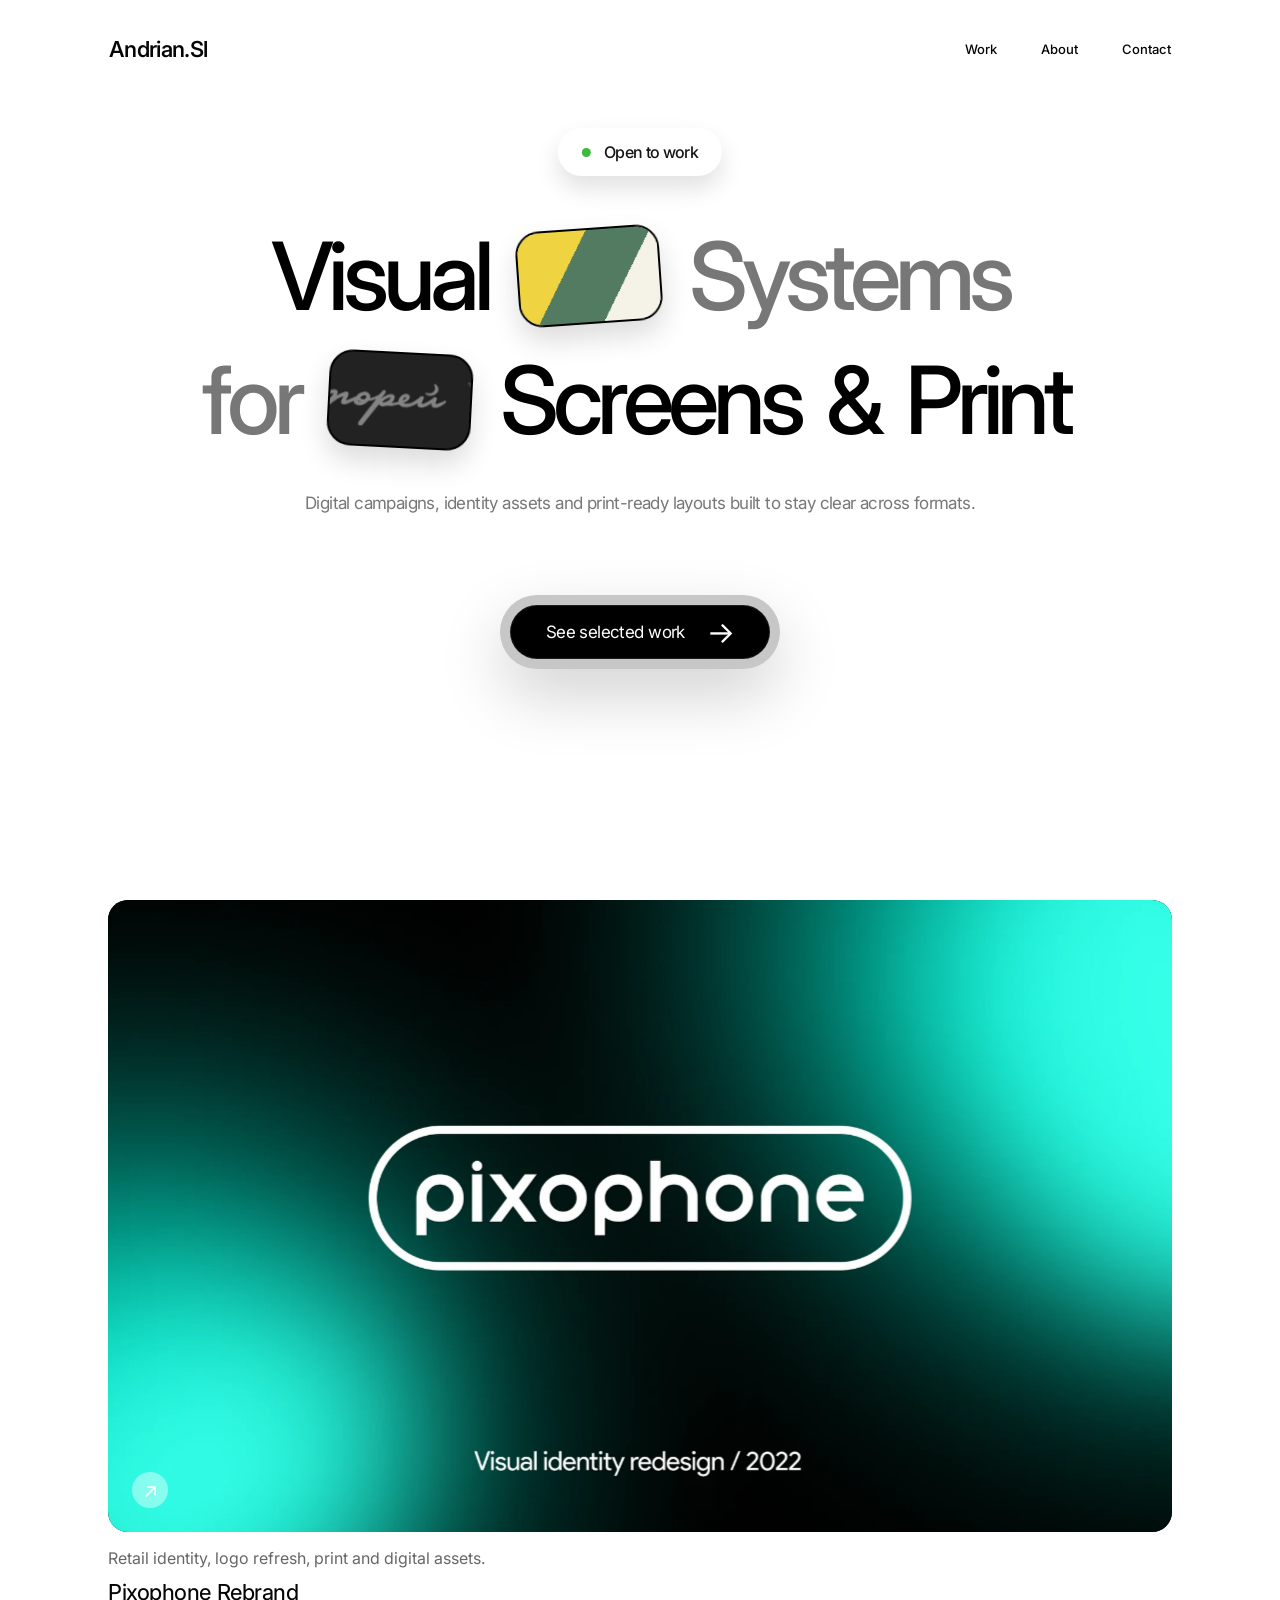
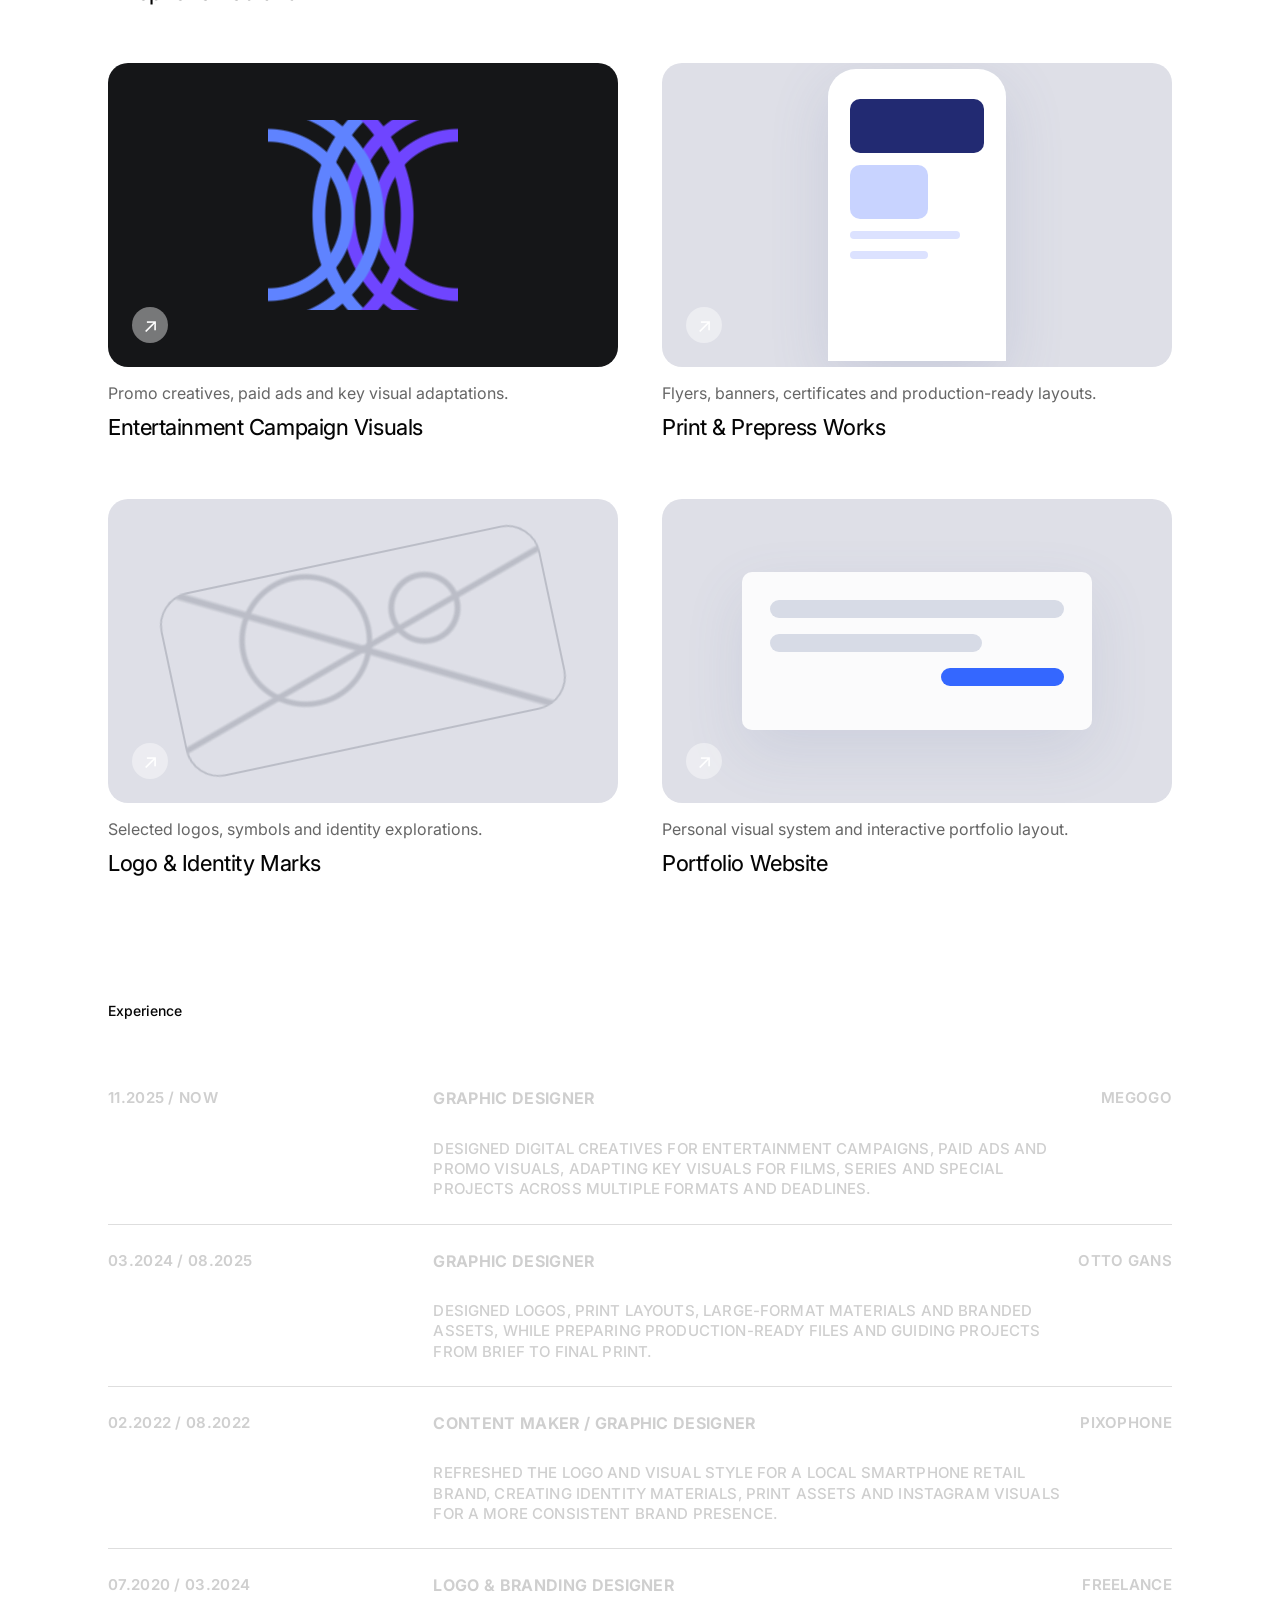
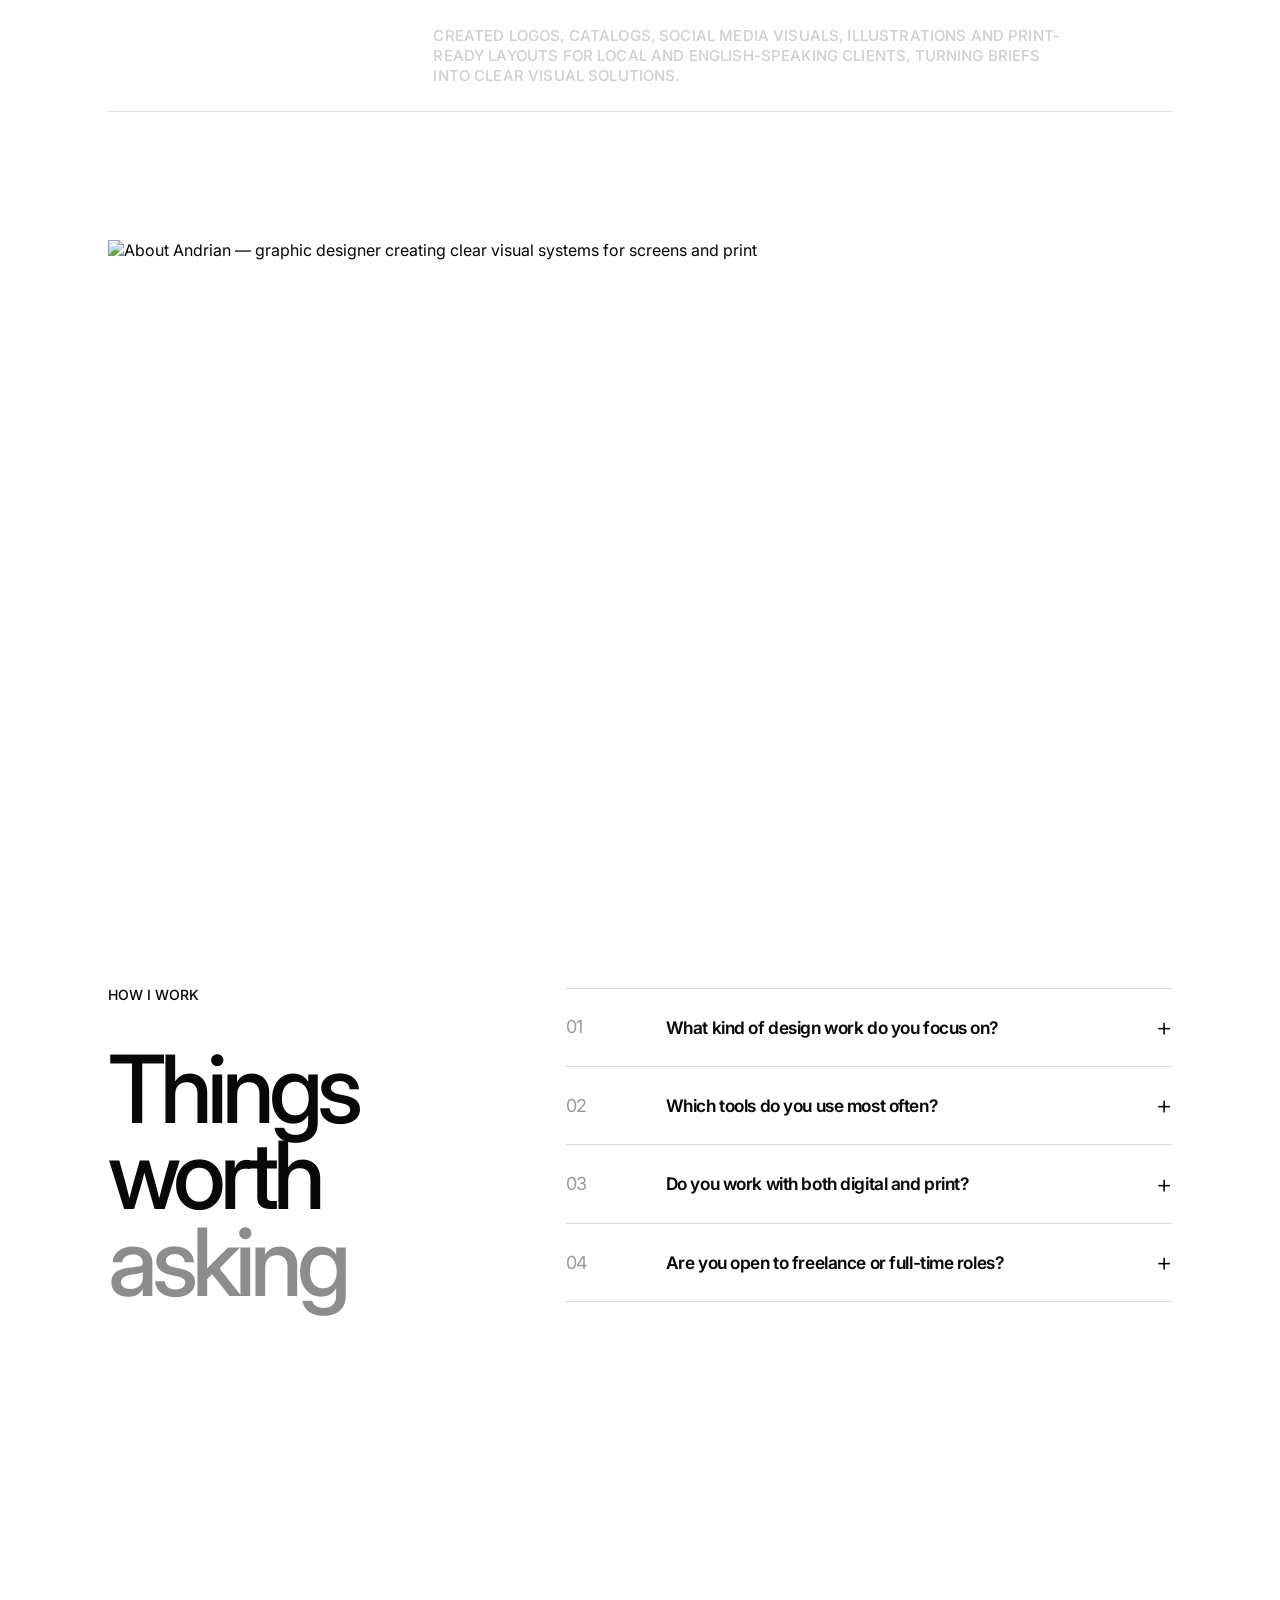
==== index.html @ cceb1bbb "Add assets and update portfolio sections" ====
<!doctype html>
<html lang="en">
  <head>
    <meta charset="UTF-8" />
    <meta name="viewport" content="width=device-width, initial-scale=1.0" />
    <title>andrian sl - graphic designer</title>
    <link rel="preconnect" href="https://fonts.googleapis.com" />
    <link rel="preconnect" href="https://fonts.gstatic.com" crossorigin />
    <link href="https://fonts.googleapis.com/css2?family=Inter:wght@400;500;600;700;800&display=swap" rel="stylesheet" />
    <link rel="stylesheet" href="styles.css" />
  </head>
  <body>
    <header class="toolbar" data-toolbar>
      <a class="toolbar-logo" href="#home">Andrian.Sl</a>
      <nav class="toolbar-nav" aria-label="Main navigation">
        <a href="#works">Work</a>
        <a href="#about">About</a>
        <a href="#contact">Contact</a>
      </nav>
    </header>

    <main>
      <section class="hanzo-hero" id="home" aria-label="Portfolio hero">
        <div class="hanzo-booking">
          <span></span>
          Open to work
        </div>

        <h1 class="hanzo-title" data-hero-title>
          <span class="hanzo-row hanzo-row--top">
            <span class="hanzo-word" data-split-text>Visual</span>
            <span class="hanzo-media hanzo-media--cards">
              <span class="hanzo-vertical-track" aria-hidden="true">
                <i></i><i></i><i></i><i></i>
              </span>
            </span>
            <span class="hanzo-word hanzo-word--muted" data-split-text>Systems</span>
          </span>
          <span class="hanzo-row hanzo-row--bottom">
            <span class="hanzo-word hanzo-word--muted" data-split-text>for</span>
            <span class="hanzo-media hanzo-media--mark">
              <span class="hanzo-horizontal-track hero-logo-strip" aria-hidden="true">
                <span class="hanzo-logo-slot"><img class="hero-logo" src="./assets/hero-logo-exclude.svg" alt="" /></span>
                <span class="hanzo-logo-slot"><img class="hero-logo" src="./assets/hero-logo-group-2.svg" alt="" /></span>
                <span class="hanzo-logo-slot"><img class="hero-logo" src="./assets/hero-logo-group.svg" alt="" /></span>
                <span class="hanzo-logo-slot"><img class="hero-logo" src="./assets/hero-logo-subtract.svg" alt="" /></span>
                <span class="hanzo-logo-slot"><img class="hero-logo" src="./assets/hero-logo-exclude.svg" alt="" /></span>
                <span class="hanzo-logo-slot"><img class="hero-logo" src="./assets/hero-logo-group-2.svg" alt="" /></span>
                <span class="hanzo-logo-slot"><img class="hero-logo" src="./assets/hero-logo-group.svg" alt="" /></span>
                <span class="hanzo-logo-slot"><img class="hero-logo" src="./assets/hero-logo-subtract.svg" alt="" /></span>
              </span>
            </span>
            <span class="hanzo-word" data-split-text>Screens &amp; Print</span>
          </span>
        </h1>

        <p class="hanzo-copy">
          Digital campaigns, identity assets and print-ready layouts built to stay clear across formats.
        </p>

        <a class="hanzo-cta" href="#works">
          See selected work
          <span>→</span>
        </a>
      </section>

      <section class="works page-shell" id="works" aria-label="Selected works">
        <article class="project project--featured reveal">
          <a class="project-media project-media--pixophone" href="pixophone.html" aria-label="Open Pixophone Rebrand project">
            <span class="project-arrow">↗</span>
            <img
              class="pixophone-cover pixophone-cover--base"
              src="./assets/pixophone/01.webp"
              alt="Pixophone visual identity cover"
            />
            <img
              class="pixophone-cover pixophone-cover--hover"
              src="./assets/pixophone/12.webp"
              alt="Pixophone signage mockup preview"
              aria-hidden="true"
            />
          </a>
          <p class="project-client">Retail identity, logo refresh, print and digital assets.</p>
          <h2>Pixophone Rebrand</h2>
        </article>

        <div class="project-grid">
          <article class="project reveal">
            <a class="project-media media-mark" href="#contact" aria-label="Open branding project">
              <span class="project-arrow">↗</span>
              <div class="wave-mark" aria-hidden="true"></div>
            </a>
            <p class="project-client">Promo creatives, paid ads and key visual adaptations.</p>
            <h2>Entertainment Campaign Visuals</h2>
          </article>

          <article class="project reveal">
            <a class="project-media media-mobile" href="#contact" aria-label="Open digital assets project">
              <span class="project-arrow">↗</span>
              <div class="phone-ui" aria-hidden="true">
                <span></span><span></span><span></span><span></span>
              </div>
            </a>
            <p class="project-client">Flyers, banners, certificates and production-ready layouts.</p>
            <h2>Print & Prepress Works</h2>
          </article>

          <article class="project reveal">
            <a class="project-media media-line" href="#contact" aria-label="Open infographic project">
              <span class="project-arrow">↗</span>
              <div class="line-art" aria-hidden="true"></div>
            </a>
            <p class="project-client">Selected logos, symbols and identity explorations.</p>
            <h2>Logo & Identity Marks</h2>
          </article>

          <article class="project reveal">
            <a class="project-media media-plugin" href="#contact" aria-label="Open presentation project">
              <span class="project-arrow">↗</span>
              <div class="window-ui" aria-hidden="true">
                <span></span><span></span><span></span>
              </div>
            </a>
            <p class="project-client">Personal visual system and interactive portfolio layout.</p>
            <h2>Portfolio Website</h2>
          </article>
        </div>
      </section>

      <section class="experience page-shell reveal" id="experience">
        <p class="section-label">Experience</p>
        <div class="experience-list">
          <article class="experience-item" data-experience-item>
            <p class="experience-period">11.2025 / Now</p>
            <h2>Graphic Designer</h2>
            <p class="experience-company">MEGOGO</p>
            <p class="experience-description">
              Designed digital creatives for entertainment campaigns, paid ads and promo visuals, adapting key visuals for films, series and special projects across multiple formats and deadlines.
            </p>
          </article>

          <article class="experience-item" data-experience-item>
            <p class="experience-period">03.2024 / 08.2025</p>
            <h2>Graphic Designer</h2>
            <p class="experience-company">Otto Gans</p>
            <p class="experience-description">
              Designed logos, print layouts, large-format materials and branded assets, while preparing production-ready files and guiding projects from brief to final print.
            </p>
          </article>

          <article class="experience-item" data-experience-item>
            <p class="experience-period">02.2022 / 08.2022</p>
            <h2>Content Maker / Graphic Designer</h2>
            <p class="experience-company">Pixophone</p>
            <p class="experience-description">
              Refreshed the logo and visual style for a local smartphone retail brand, creating identity materials, print assets and Instagram visuals for a more consistent brand presence.
            </p>
          </article>

          <article class="experience-item" data-experience-item>
            <p class="experience-period">07.2020 / 03.2024</p>
            <h2>Logo & Branding Designer</h2>
            <p class="experience-company">Freelance</p>
            <p class="experience-description">
              Created logos, catalogs, social media visuals, illustrations and print-ready layouts for local and English-speaking clients, turning briefs into clear visual solutions.
            </p>
          </article>
        </div>
      </section>

      <section class="about-exact about-reveal" id="about" aria-label="About Andrian">
        <div class="about-exact__frame">
          <img
            src="./assets/about-section.svg"
            data-about-animated-src="./assets/about-section-animated.svg"
            alt="About Andrian — graphic designer creating clear visual systems for screens and print"
            class="about-exact__svg"
          />

          <a
            class="about-exact__hotspot about-exact__hotspot--behance"
            href="https://www.behance.net/andriansl"
            aria-label="Open Andrian’s Behance"
            target="_blank"
            rel="noreferrer"
          ></a>

          <a
            class="about-exact__hotspot about-exact__hotspot--cv"
            href="./assets/andrian-sl-cv.docx"
            aria-label="Download Andrian’s CV"
            download
          ></a>
        </div>
      </section>

      <section class="how-i-work reveal" id="how-i-work" aria-label="How I work">
        <div class="how-i-work__inner">
          <div class="how-i-work__intro">
            <p class="how-i-work__label">HOW I WORK</p>
            <h2 class="how-i-work__title">
              <span>Things</span>
              <span>worth</span>
              <span class="is-muted">asking</span>
            </h2>
          </div>

          <div class="how-i-work__accordion">
            <article class="how-i-work__item" data-work-item>
              <button class="how-i-work__trigger" type="button" aria-expanded="false">
                <span class="how-i-work__number">01</span>
                <span class="how-i-work__question">What kind of design work do you focus on?</span>
                <span class="how-i-work__icon">+</span>
              </button>
              <div class="how-i-work__panel">
                <p>I focus on visual systems across campaign design, identity assets, layouts, presentations and production-ready materials.</p>
              </div>
            </article>

            <article class="how-i-work__item" data-work-item>
              <button class="how-i-work__trigger" type="button" aria-expanded="false">
                <span class="how-i-work__number">02</span>
                <span class="how-i-work__question">Which tools do you use most often?</span>
                <span class="how-i-work__icon">+</span>
              </button>
              <div class="how-i-work__panel">
                <p>My core tools are Illustrator, Photoshop, InDesign and Figma, with After Effects as a growing part of my workflow.</p>
              </div>
            </article>

            <article class="how-i-work__item" data-work-item>
              <button class="how-i-work__trigger" type="button" aria-expanded="false">
                <span class="how-i-work__number">03</span>
                <span class="how-i-work__question">Do you work with both digital and print?</span>
                <span class="how-i-work__icon">+</span>
              </button>
              <div class="how-i-work__panel">
                <p>Yes. I work across screen and print, creating assets that stay visually consistent while fitting the needs of each format.</p>
              </div>
            </article>

            <article class="how-i-work__item" data-work-item>
              <button class="how-i-work__trigger" type="button" aria-expanded="false">
                <span class="how-i-work__number">04</span>
                <span class="how-i-work__question">Are you open to freelance or full-time roles?</span>
                <span class="how-i-work__icon">+</span>
              </button>
              <div class="how-i-work__panel">
                <p>Yes — I’m open to selected freelance collaborations and thoughtful full-time design opportunities.</p>
              </div>
            </article>
          </div>
        </div>
      </section>

      <footer class="contact" id="contact">
        <div class="footer-shell reveal">
          <div>
            <p class="section-label">Contact</p>
            <h2>Let’s start creating together</h2>
            <a class="footer-button" href="mailto:hello@andriansl.design">Let’s talk ↗</a>
          </div>

          <nav class="footer-nav" aria-label="Footer navigation">
            <a href="#works">Work</a>
            <a href="#about">About</a>
            <a href="#contact">Contact</a>
          </nav>

          <nav class="footer-nav" aria-label="Social links">
            <a href="mailto:hello@andriansl.design">Email ↗</a>
            <a href="#works">Portfolio ↗</a>
            <a href="#contact">Freelance ↗</a>
          </nav>

          <p class="footer-note">2026 portfolio prototype for andrian sl</p>
        </div>
      </footer>
    </main>

    <script src="script.js"></script>
  </body>
</html>
---- styles.css ----
:root {
  --page: #ffffff;
  --ink: #050505;
  --muted: #8e8e8e;
  --line: #dedede;
  --surface: #dedfe7;
  --surface-2: #eff0f4;
  --black: #000000;
  --blue: #2457ff;
  --section-gap: 128px;
}

* {
  box-sizing: border-box;
}

html {
  scroll-behavior: smooth;
}

body {
  margin: 0;
  background: var(--page);
  color: var(--ink);
  font-family:
    Inter, ui-sans-serif, system-ui, -apple-system, BlinkMacSystemFont, "Segoe UI", sans-serif;
  font-optical-sizing: auto;
  letter-spacing: 0;
}

body::before {
  position: fixed;
  inset: -25vh -10vw auto;
  z-index: -1;
  height: 62vh;
  background: radial-gradient(circle at 50% 0%, rgba(0, 0, 0, 0.06), transparent 62%);
  opacity: 0;
  filter: blur(18px);
  content: "";
  animation: spotlightReveal 1100ms cubic-bezier(0.22, 1, 0.36, 1) forwards;
  pointer-events: none;
}

main > section {
  position: relative;
  z-index: 1;
}

main > section:not(.hanzo-hero) {
  background: var(--page);
  isolation: isolate;
}

main > section:not(.hanzo-hero)::before {
  position: absolute;
  inset: 0 calc(50% - 50vw);
  z-index: -1;
  background: var(--page);
  content: "";
}

a {
  color: inherit;
  text-decoration: none;
}

.page-shell {
  width: min(100% - 140px, 1064px);
  margin-inline: auto;
}

.toolbar {
  position: fixed;
  top: 29px;
  left: 50%;
  z-index: 50;
  display: grid;
  grid-template-columns: auto 1fr;
  align-items: center;
  gap: 48px;
  width: min(100% - 140px, 1064px);
  min-height: 40px;
  padding: 0;
  border: 1px solid rgba(0, 0, 0, 0);
  border-radius: 0;
  background: rgba(255, 255, 255, 0);
  box-shadow: none;
  backdrop-filter: blur(0) saturate(1);
  transform: translateX(-50%);
  opacity: 0;
  transition:
    opacity 760ms cubic-bezier(0.22, 1, 0.36, 1),
    transform 520ms cubic-bezier(0.22, 1, 0.36, 1),
    width 520ms cubic-bezier(0.22, 1, 0.36, 1),
    min-height 360ms cubic-bezier(0.22, 1, 0.36, 1),
    padding 360ms cubic-bezier(0.22, 1, 0.36, 1),
    gap 360ms cubic-bezier(0.22, 1, 0.36, 1),
    border-radius 360ms cubic-bezier(0.22, 1, 0.36, 1),
    background 360ms cubic-bezier(0.22, 1, 0.36, 1),
    border-color 360ms cubic-bezier(0.22, 1, 0.36, 1),
    box-shadow 360ms cubic-bezier(0.22, 1, 0.36, 1),
    backdrop-filter 360ms cubic-bezier(0.22, 1, 0.36, 1);
}

body.is-loaded .toolbar {
  opacity: 1;
}

.toolbar.is-compact {
  gap: 34px;
  width: min(680px, calc(100% - 44px));
  min-height: 48px;
  padding: 5px 12px 5px 24px;
  border-color: rgba(0, 0, 0, 0.09);
  border-radius: 999px;
  background: rgba(255, 255, 255, 0.86);
  box-shadow: none;
  backdrop-filter: blur(18px) saturate(1.18);
  transform: translateX(-50%);
}

.toolbar-logo {
  justify-self: start;
  font-size: 22px;
  font-weight: 560;
  letter-spacing: -0.03em;
  white-space: nowrap;
  transition: font-size 520ms cubic-bezier(0.22, 1, 0.36, 1);
}

.toolbar.is-compact .toolbar-logo {
  font-size: 17px;
}

.toolbar-nav {
  display: flex;
  gap: 44px;
  justify-self: end;
  transition: gap 420ms cubic-bezier(0.22, 1, 0.36, 1);
}

.toolbar.is-compact .toolbar-nav {
  gap: 6px;
}

.toolbar-nav a {
  display: grid;
  min-width: auto;
  min-height: 38px;
  place-items: center;
  border-radius: 999px;
  padding: 0;
  color: var(--ink);
  font-size: 13px;
  font-weight: 500;
  transition:
    background 220ms ease,
    color 220ms ease,
    min-width 520ms cubic-bezier(0.22, 1, 0.36, 1),
    padding 520ms cubic-bezier(0.22, 1, 0.36, 1),
    transform 220ms ease;
}

.toolbar.is-compact .toolbar-nav a {
  min-width: 72px;
  min-height: 36px;
  padding: 0 14px;
}

.toolbar-nav a:hover {
  color: var(--muted);
}

.toolbar.is-compact .toolbar-nav a:hover,
.toolbar.is-compact .toolbar-nav a.is-active {
  background: var(--black);
  color: #ffffff;
}

.section-label {
  margin: 0;
  color: var(--ink);
  font-size: 14px;
  font-weight: 500;
  line-height: 1;
}

.footer-button {
  display: inline-grid;
  min-height: 40px;
  align-items: center;
  border-radius: 999px;
  font-size: 13px;
  font-weight: 520;
}

.hanzo-hero {
  --capsule-w: clamp(144px, 7.5vw, 180px);
  --capsule-h: clamp(96px, 5.6vw, 116px);
  --mark-logo-slot: clamp(108px, 6.25vw, 130px);
  --mark-logo-gap: clamp(28px, 1.8vw, 38px);
  --mark-logo-h: clamp(46px, 2.9vw, 56px);
  --mark-loop-duration: 26000ms;

  position: relative;
  display: grid;
  min-height: 100vh;
  align-content: start;
  justify-items: center;
  overflow-x: clip;
  padding: clamp(228px, 18vh, 278px) 0 76px;
  background: #ffffff;
  text-align: center;
}

.hanzo-booking {
  position: absolute;
  top: 128px;
  left: 50%;
  display: inline-flex;
  min-height: 48px;
  align-items: center;
  gap: 13px;
  padding: 0 24px;
  border: 0;
  border-radius: 999px;
  background: transparent;
  box-shadow: 0 12px 24px rgba(0, 0, 0, 0.12);
  color: #141414;
  font-size: clamp(16px, 1.25vw, 24px);
  font-weight: 500;
  line-height: 1;
  letter-spacing: -0.04em;
  opacity: 0;
  transform: translate(-50%, 0) scale(0.96);
  transition:
    opacity 760ms cubic-bezier(0.22, 1, 0.36, 1),
    transform 760ms cubic-bezier(0.22, 1, 0.36, 1);
}

.hanzo-booking span {
  width: 9px;
  aspect-ratio: 1;
  border-radius: 50%;
  background: #3cba3c;
}

.hanzo-title {
  display: grid;
  gap: clamp(28px, 2.15vw, 42px);
  justify-items: stretch;
  width: min(calc(100% - 96px), 1508px);
  margin: 0;
  color: #000000;
  font-size: clamp(70px, 7.35vw, 105px);
  font-weight: 500;
  line-height: 0.92;
  letter-spacing: -0.064em;
  text-align: left;
}

.hanzo-row {
  display: grid;
  grid-template-columns: minmax(0, auto) var(--capsule-w) minmax(0, auto);
  align-items: center;
  justify-content: center;
  gap: clamp(28px, 2.15vw, 42px);
  white-space: nowrap;
}

.hanzo-row--top,
.hanzo-row--bottom {
  transform: none;
}

.hanzo-row--bottom {
  margin-left: clamp(-12px, -0.7vw, 0px);
}

.hanzo-row > .hanzo-word:first-child {
  justify-self: end;
}

.hanzo-row > .hanzo-word:last-child {
  justify-self: start;
}

.hanzo-word,
.hanzo-media {
  will-change: transform, opacity, filter;
}

.hanzo-word {
  display: block;
  overflow: visible;
}

.hanzo-word[data-split-text] {
  opacity: 0;
}

body.is-loaded .hanzo-word[data-split-text],
.hanzo-word:has(.hanzo-char) {
  opacity: 1;
}

.hanzo-word--muted {
  color: #777777;
  font-weight: 500;
}

.hanzo-media {
  position: relative;
  display: grid;
  width: var(--capsule-w);
  height: var(--capsule-h);
  overflow: hidden;
  place-items: center;
  border: 2px solid #000000;
  border-radius: clamp(24px, 1.7vw, 32px);
  background: #dedfe7;
  box-shadow: 0 14px 28px rgba(0, 0, 0, 0.14);
  opacity: 0;
  filter: none;
  will-change: transform, opacity;
}

.hanzo-media--cards {
  background: #dedfe7;
  transform: translateY(40px) rotate(-20deg) scale(0.9);
}

.hanzo-vertical-track {
  display: grid;
  width: 100%;
  transform: translateY(0);
  will-change: transform;
}

.hanzo-vertical-track i {
  display: block;
  width: var(--capsule-w);
  height: var(--capsule-h);
  background: linear-gradient(120deg, #f0d340 0 35%, #527b61 35% 68%, #f5f3e8 68% 100%);
}

.hanzo-vertical-track i:nth-child(2) {
  background: linear-gradient(120deg, #111111 0 42%, #7345ff 42% 70%, #f7f7f3 70% 100%);
}

.hanzo-vertical-track i:nth-child(3) {
  background: linear-gradient(120deg, #2457ff 0 34%, #f0f0ef 34% 63%, #171717 63% 100%);
}

.hanzo-vertical-track i:nth-child(4) {
  background: linear-gradient(120deg, #f0d340 0 35%, #527b61 35% 68%, #f5f3e8 68% 100%);
}

.hanzo-media--mark {
  background: #222222;
  transform: translateY(42px) rotate(18deg) scale(0.9);
}

.hanzo-horizontal-track {
  position: relative;
  display: flex;
  align-items: center;
  gap: var(--mark-logo-gap);
  width: max-content;
  transform: translateX(0);
  will-change: transform;
}

.hanzo-logo-slot {
  display: grid;
  flex: 0 0 var(--mark-logo-slot);
  width: var(--mark-logo-slot);
  height: var(--mark-logo-h);
  place-items: center;
}

.hero-logo {
  --hero-logo-max-w: 100%;
  --hero-logo-max-h: 100%;
  --hero-logo-x: 0px;
  --hero-logo-y: 0px;
  --hero-logo-scale: 1;
  --hero-logo-opacity: 0.24;
  --hero-logo-brightness: 0.68;

  display: block;
  width: auto;
  max-width: var(--hero-logo-max-w);
  height: auto;
  max-height: var(--hero-logo-max-h);
  object-fit: contain;
  opacity: var(--hero-logo-opacity);
  filter: brightness(var(--hero-logo-brightness));
  transform: translate(var(--hero-logo-x), var(--hero-logo-y)) scale(var(--hero-logo-scale));
  transition:
    opacity 160ms linear,
    filter 160ms linear;
  will-change: opacity, filter;
}

.hero-logo.is-active {
  --hero-logo-opacity: 0.58;
  --hero-logo-brightness: 0.86;
}

.hanzo-logo-slot:nth-child(4n+1) .hero-logo {
  --hero-logo-max-w: 112%;
  --hero-logo-y: 5px;
  --hero-logo-scale: 1.03;
}

.hanzo-logo-slot:nth-child(4n+2) .hero-logo {
  --hero-logo-max-w: 104%;
  --hero-logo-x: -3px;
  --hero-logo-y: -2px;
  --hero-logo-scale: 1.02;
}

.hanzo-logo-slot:nth-child(4n+3) .hero-logo {
  --hero-logo-max-w: 108%;
  --hero-logo-y: 0px;
  --hero-logo-scale: 1.02;
}

.hanzo-logo-slot:nth-child(4n) .hero-logo {
  --hero-logo-max-w: 96%;
  --hero-logo-y: -5px;
  --hero-logo-scale: 1.08;
}

.hanzo-copy {
  width: min(calc(100% - 96px), 1040px);
  max-width: none;
  margin: clamp(36px, 3.25vw, 54px) auto 0;
  color: #777777;
  font-size: clamp(17px, 1.25vw, 22px);
  line-height: 1.55;
  letter-spacing: -0.035em;
  text-align: center;
  white-space: nowrap;
  opacity: 0;
  transform: translateY(32px);
  transition:
    opacity 820ms cubic-bezier(0.22, 1, 0.36, 1) 1280ms,
    transform 820ms cubic-bezier(0.22, 1, 0.36, 1) 1280ms;
}

.hanzo-cta {
  display: inline-flex;
  min-height: 74px;
  align-items: center;
  gap: 22px;
  margin-top: clamp(58px, 6.2vw, 118px);
  padding: 0 36px;
  border: 10px solid rgba(255, 255, 255, 0.78);
  border-radius: 999px;
  background: #000000;
  color: #ffffff;
  box-shadow:
    0 26px 64px rgba(0, 0, 0, 0.18),
    inset 0 0 0 1px rgba(255, 255, 255, 0.12);
  font-size: clamp(17px, 1.2vw, 22px);
  letter-spacing: -0.035em;
  opacity: 0;
  transform: translateY(36px) scale(0.96);
  transition:
    opacity 880ms cubic-bezier(0.22, 1, 0.36, 1) 1450ms,
    transform 880ms cubic-bezier(0.22, 1, 0.36, 1) 1450ms,
    box-shadow 220ms ease;
}

.hanzo-cta span {
  font-size: 30px;
  transition: transform 220ms ease;
}

.hanzo-cta:hover span {
  transform: translateX(5px);
}

body.is-loaded .hanzo-booking {
  opacity: 1;
  transform: translate(-50%, 0) scale(1);
}

body.is-loaded .hanzo-media--cards {
  animation: capsuleRollCards 980ms cubic-bezier(0.22, 1, 0.36, 1) 610ms forwards;
}

body.is-loaded .hanzo-media--cards .hanzo-vertical-track {
  animation: hanzoCardsLoop 6600ms linear 1480ms infinite;
}

body.is-loaded .hanzo-media--mark {
  animation: capsuleRollMark 980ms cubic-bezier(0.22, 1, 0.36, 1) 790ms forwards;
}

body.is-loaded .hanzo-media--mark .hanzo-horizontal-track {
  animation: hanzoMarkLoop var(--mark-loop-duration) linear 1640ms infinite;
}

body.is-loaded .hanzo-copy,
body.is-loaded .hanzo-cta {
  opacity: 1;
  transform: translateY(0) scale(1);
}

.hanzo-char {
  display: inline-block;
  opacity: 0;
  filter: blur(12px);
  transform: translateY(24px);
  animation: letterResolve 980ms cubic-bezier(0.22, 1, 0.36, 1) forwards;
  animation-delay: var(--char-delay, 0ms);
  will-change: transform, opacity, filter;
}

.hanzo-space {
  display: inline-block;
  width: 0.28em;
}

@keyframes spotlightReveal {
  to {
    opacity: 1;
    filter: blur(0);
  }
}

@keyframes letterResolve {
  to {
    opacity: 1;
    filter: blur(0);
    transform: translateY(0);
  }
}

@keyframes capsuleRollCards {
  0% {
    opacity: 0;
    transform: translateY(40px) rotate(-20deg) scale(0.9);
  }
  64% {
    opacity: 1;
    transform: translateY(-4px) rotate(3deg) scale(1.015);
  }
  100% {
    opacity: 1;
    transform: translateY(0) rotate(-4deg) scale(1);
  }
}

@keyframes capsuleRollMark {
  0% {
    opacity: 0;
    transform: translateY(42px) rotate(18deg) scale(0.9);
  }
  64% {
    opacity: 1;
    transform: translateY(-4px) rotate(-3deg) scale(1.015);
  }
  100% {
    opacity: 1;
    transform: translateY(0) rotate(3deg) scale(1);
  }
}

@keyframes hanzoCardsLoop {
  0%,
  18% {
    transform: translateY(0);
  }

  18% {
    animation-timing-function: cubic-bezier(0.22, 1, 0.36, 1);
  }

  34%,
  52% {
    transform: translateY(calc(var(--capsule-h) * -1));
  }

  52% {
    animation-timing-function: cubic-bezier(0.22, 1, 0.36, 1);
  }

  68%,
  86% {
    transform: translateY(calc(var(--capsule-h) * -2));
  }

  86% {
    animation-timing-function: cubic-bezier(0.22, 1, 0.36, 1);
  }

  100% {
    transform: translateY(calc(var(--capsule-h) * -3));
  }
}

@keyframes hanzoMarkLoop {
  from {
    transform: translateX(0);
  }
  to {
    transform: translateX(calc((var(--mark-logo-slot) + var(--mark-logo-gap)) * -4));
  }
}

@media (prefers-reduced-motion: reduce) {
  *,
  *::before,
  *::after {
    animation-duration: 1ms !important;
    animation-delay: 0ms !important;
    transition-duration: 1ms !important;
    scroll-behavior: auto !important;
  }

  .hanzo-char,
  .hanzo-media,
  .hanzo-booking,
  .hanzo-copy,
  .hanzo-cta {
    opacity: 1 !important;
    filter: blur(0) !important;
    transform: none !important;
  }

  .hanzo-booking {
    transform: translate(-50%, 0) !important;
  }
}

.works {
  padding-bottom: var(--section-gap);
}

.project {
  display: grid;
  gap: 18px;
}

.project--featured {
  margin-bottom: 58px;
}

.project-media {
  position: relative;
  display: grid;
  min-height: 304px;
  overflow: hidden;
  place-items: center;
  border-radius: 20px;
  background: var(--surface);
  transform: translateZ(0);
}

.project--featured .project-media {
  min-height: 632px;
}

.project-arrow {
  position: absolute;
  left: 24px;
  bottom: 24px;
  z-index: 3;
  display: grid;
  width: 36px;
  aspect-ratio: 1;
  place-items: center;
  border-radius: 50%;
  background: rgba(255, 255, 255, 0.42);
  color: #ffffff;
  font-size: 20px;
  transition:
    background 220ms ease,
    color 220ms ease,
    transform 220ms ease;
}

.project-media:hover .project-arrow {
  background: #ffffff;
  color: var(--black);
  transform: translate(4px, -4px) rotate(45deg);
}

.project-media > div {
  transition:
    transform 520ms cubic-bezier(0.22, 1, 0.36, 1),
    opacity 520ms cubic-bezier(0.22, 1, 0.36, 1);
  will-change: transform;
}

.project-media:hover > div {
  transform: scale(1.035);
}

.project-client {
  margin: 0;
  color: #666666;
  font-size: 16px;
  line-height: 1;
}

.project h2 {
  margin: -5px 0 0;
  font-size: 22px;
  font-weight: 450;
  line-height: 1.2;
  letter-spacing: -0.02em;
}

.project-grid {
  display: grid;
  grid-template-columns: 1fr 1fr;
  gap: 58px 44px;
}

.brand-system-art {
  position: relative;
  display: grid;
  width: 672px;
  max-width: 68%;
  min-height: 428px;
  place-items: center;
  background: #161719;
  color: #ffffff;
  box-shadow: 0 40px 90px rgba(0, 0, 0, 0.15);
}

.project-media:hover .brand-system-art {
  transform: scale(1.035);
}

.brand-system-art span {
  position: absolute;
  border: 1px solid rgba(255, 255, 255, 0.14);
}

.brand-system-art span:nth-child(1) {
  inset: 38px;
}

.brand-system-art span:nth-child(2) {
  width: 78%;
  height: 1px;
}

.brand-system-art span:nth-child(3) {
  width: 1px;
  height: 78%;
}

.brand-system-art strong {
  font-size: clamp(32px, 5vw, 70px);
  letter-spacing: -0.06em;
}

.media-mark {
  background: #151618;
}

.wave-mark {
  width: 190px;
  height: 190px;
  background:
    radial-gradient(circle at 0 50%, transparent 34%, #5f83ff 35% 40%, transparent 41% 48%, #5f83ff 49% 54%, transparent 55% 62%, #6f45ff 63% 68%, transparent 69%),
    radial-gradient(circle at 100% 50%, transparent 34%, #6f45ff 35% 40%, transparent 41% 48%, #6f45ff 49% 54%, transparent 55% 62%, #5f83ff 63% 68%, transparent 69%);
}

.project-media:hover .line-art {
  transform: rotate(-12deg) scale(1.035);
}

.media-mobile,
.media-line,
.media-plugin {
  background: var(--surface);
}

.phone-ui {
  width: 178px;
  height: 292px;
  padding: 30px 22px;
  border-radius: 28px 28px 0 0;
  background: #ffffff;
  box-shadow: 0 18px 60px rgba(91, 104, 160, 0.16);
}

.phone-ui span {
  display: block;
  height: 54px;
  margin-bottom: 12px;
  border-radius: 10px;
  background: #222a72;
}

.phone-ui span:nth-child(2) {
  width: 58%;
  background: #c8d3ff;
}

.phone-ui span:nth-child(3) {
  width: 82%;
  height: 8px;
  background: #dce2ff;
}

.phone-ui span:nth-child(4) {
  width: 58%;
  height: 8px;
  background: #dce2ff;
}

.line-art {
  width: 76%;
  height: 62%;
  opacity: 0.42;
  background:
    linear-gradient(28deg, transparent 49%, #8a8f9b 50% 51%, transparent 52%),
    linear-gradient(-18deg, transparent 49%, #8a8f9b 50% 51%, transparent 52%),
    radial-gradient(circle at 36% 38%, transparent 22%, #8a8f9b 23% 24%, transparent 25%),
    radial-gradient(circle at 68% 34%, transparent 10%, #8a8f9b 11% 12%, transparent 13%);
  border: 2px solid #8a8f9b;
  border-radius: 34px;
  transform: rotate(-12deg);
}

.window-ui {
  width: 74%;
  max-width: 350px;
  padding: 28px;
  border-radius: 10px;
  background: rgba(255, 255, 255, 0.86);
  box-shadow: 0 22px 60px rgba(91, 104, 160, 0.12);
}

.window-ui span {
  display: block;
  height: 18px;
  margin-bottom: 16px;
  border-radius: 99px;
  background: #d7dbe6;
}

.window-ui span:nth-child(2) {
  width: 72%;
}

.window-ui span:nth-child(3) {
  width: 42%;
  margin-left: auto;
  background: #3467ff;
}

.experience {
  padding-bottom: var(--section-gap);
}

.experience-list {
  display: grid;
  margin-top: 44px;
}

.experience-item {
  display: grid;
  grid-template-columns: minmax(150px, 0.9fr) minmax(250px, 1.35fr) minmax(150px, 0.8fr);
  gap: 28px;
  padding: 26px 0 24px;
  border-top: 1px solid var(--line);
  color: #cfcfcf;
  transition: color 420ms cubic-bezier(0.22, 1, 0.36, 1);
}

.experience-item:first-child {
  border-top: 0;
}

.experience-item:last-child {
  border-bottom: 1px solid var(--line);
}

.experience-item.is-active {
  color: var(--ink);
}

.experience-period,
.experience-company,
.experience-description {
  margin: 0;
  font-size: 15px;
  font-weight: 620;
  line-height: 1.35;
  letter-spacing: 0.02em;
  text-transform: uppercase;
}

.experience-company {
  justify-self: end;
  text-align: right;
}

.experience-item h2 {
  margin: 0;
  font-size: 16px;
  font-weight: 680;
  line-height: 1.35;
  letter-spacing: 0.02em;
  text-transform: uppercase;
}

.experience-description {
  grid-column: 2 / -1;
  justify-self: start;
  width: min(100%, 642px);
  max-width: 642px;
  padding-top: 1px;
  font-weight: 500;
  letter-spacing: 0.01em;
  text-align: left;
}

.how-i-work {
  width: min(100% - 140px, 1064px);
  margin-inline: auto;
  padding: 0 0 var(--section-gap);
  background: #f8f7f4;
  color: #080808;
}

.how-i-work__inner {
  display: grid;
  grid-template-columns: 0.85fr 1.45fr;
  gap: clamp(72px, 8vw, 140px);
  align-items: start;
  width: 100%;
  margin-inline: auto;
}

.how-i-work__intro {
  grid-column: 1;
}

.how-i-work__accordion {
  grid-column: 2;
  border-top: 1px solid rgba(0, 0, 0, 0.16);
}

.how-i-work__label {
  margin: 0 0 44px;
  color: var(--ink);
  font-size: 14px;
  font-weight: 500;
  line-height: 1;
  letter-spacing: 0;
}

.how-i-work__title {
  display: grid;
  margin: 0;
  font-size: clamp(70px, 7.35vw, 105px);
  font-weight: 500;
  line-height: 0.92;
  letter-spacing: -0.064em;
}

.how-i-work__title .is-muted {
  color: #8d8d8d;
}

.how-i-work__item {
  border-bottom: 1px solid rgba(0, 0, 0, 0.14);
}

.how-i-work__trigger {
  display: grid;
  width: 100%;
  grid-template-columns: 72px minmax(0, 1fr) 34px;
  align-items: center;
  gap: 28px;
  padding: 28px 0;
  border: 0;
  background: transparent;
  color: inherit;
  text-align: left;
  cursor: pointer;
  font: inherit;
}

.how-i-work__number {
  color: #9a9a9a;
  font-size: clamp(18px, 1.35vw, 24px);
  font-weight: 400;
  line-height: 1;
  letter-spacing: -0.035em;
}

.how-i-work__question {
  max-width: 500px;
  font-size: clamp(17px, 1.35vw, 23px);
  font-weight: 620;
  line-height: 1.24;
  letter-spacing: -0.025em;
}

.how-i-work__icon {
  justify-self: end;
  color: #080808;
  font-size: clamp(26px, 1.8vw, 34px);
  font-weight: 300;
  line-height: 0.8;
}

.how-i-work__panel {
  display: grid;
  grid-template-rows: 0fr;
  opacity: 0;
  transition:
    grid-template-rows 360ms cubic-bezier(0.22, 1, 0.36, 1),
    opacity 260ms ease;
}

.how-i-work__panel > p {
  max-width: 640px;
  min-height: 0;
  margin: 0 0 0 calc(72px + 28px);
  overflow: hidden;
  color: #2e2e2e;
  font-size: clamp(15px, 1.1vw, 18px);
  line-height: 1.45;
  letter-spacing: -0.02em;
  transition: padding-bottom 360ms cubic-bezier(0.22, 1, 0.36, 1);
}

.how-i-work__item.is-open .how-i-work__panel {
  grid-template-rows: 1fr;
  opacity: 1;
}

.how-i-work__item.is-open .how-i-work__panel > p {
  padding-bottom: 34px;
}

.about-exact {
  position: relative;
  width: 100vw;
  margin-left: calc(50% - 50vw);
  padding: 0 0 var(--section-gap);
  overflow: visible;
  background: #ffffff;
}

.about-exact__frame {
  position: relative;
  width: min(100%, 1920px);
  margin-inline: auto;
  aspect-ratio: 1920 / 1080;
}

.about-exact__svg {
  display: block;
  width: 100%;
  height: 100%;
  object-fit: contain;
}

.about-exact__hotspot {
  position: absolute;
  display: block;
  border-radius: 999px;
  text-decoration: none;
  outline-offset: 4px;
}

.about-exact__hotspot--behance {
  left: 65.1%;
  top: 47%;
  width: 9.7%;
  height: 5.6%;
}

.about-exact__hotspot--cv {
  left: 76.1%;
  top: 47%;
  width: 11.9%;
  height: 5.6%;
}

@media (max-width: 760px) {
  .about-exact {
    overflow-x: auto;
    -webkit-overflow-scrolling: touch;
  }

  .about-exact__frame {
    min-width: 960px;
  }
}

.contact {
  position: sticky;
  bottom: 0;
  z-index: 0;
  min-height: 640px;
  background: var(--black);
  color: #ffffff;
}

.footer-shell {
  display: grid;
  grid-template-columns: 1fr 160px 160px;
  gap: 70px;
  width: min(100% - 140px, 1064px);
  min-height: 640px;
  margin-inline: auto;
  padding: 72px 0 50px;
}

.contact .section-label {
  color: #ffffff;
}

.contact h2 {
  max-width: 360px;
  margin: 58px 0 48px;
  font-size: clamp(48px, 6vw, 72px);
  font-weight: 430;
  line-height: 0.95;
  letter-spacing: -0.05em;
}

.footer-button {
  padding: 0 24px;
  background: #ffffff;
  color: var(--black);
}

.footer-nav {
  display: grid;
  align-content: start;
  gap: 16px;
  padding-top: 12px;
  font-size: 14px;
}

.footer-note {
  grid-column: 1 / -1;
  align-self: end;
  margin: 0;
  color: rgba(255, 255, 255, 0.55);
  font-size: 13px;
}

.reveal {
  opacity: 1;
  transform: none;
  filter: none;
  transition: none;
}

.reveal.is-visible {
  opacity: 1;
  transform: none;
  filter: none;
}

@media (max-width: 900px) {
  .page-shell,
  .footer-shell {
    width: min(100% - 44px, 1064px);
  }

  .toolbar {
    top: 18px;
    width: min(100% - 44px, 1064px);
    gap: 24px;
  }

  .toolbar.is-compact {
    width: min(680px, calc(100% - 44px));
    transform: translateX(-50%);
  }

  .hero {
    padding-top: 112px;
    padding-bottom: 104px;
  }

  .hero h1 {
    font-size: clamp(38px, 7vw, 58px);
  }

  .hanzo-hero {
    --capsule-w: 112px;
    --capsule-h: 78px;
    --mark-logo-slot: 88px;
    --mark-logo-gap: 22px;
    --mark-logo-h: 40px;
    --mark-loop-duration: 17200ms;

    padding: 196px 22px 72px;
  }

  .hanzo-title {
    width: min(calc(100% - 44px), 960px);
    gap: 24px;
    font-size: clamp(48px, 8.9vw, 82px);
    letter-spacing: -0.062em;
  }

  .hanzo-row {
    gap: 20px;
  }

  .hanzo-media {
    border-radius: 28px;
  }

  .project--featured .project-media {
    min-height: 450px;
  }

  .brand-system-art {
    max-width: 76%;
    min-height: 300px;
  }

  .experience,
  .footer-shell {
    grid-template-columns: 1fr;
    gap: 34px;
  }

  .how-i-work {
    width: min(100% - 44px, 1064px);
    padding: 0 0 var(--section-gap);
  }

  .how-i-work__inner {
    grid-template-columns: 1fr;
    gap: 64px;
    width: 100%;
  }

  .how-i-work__intro,
  .how-i-work__accordion {
    grid-column: 1;
    grid-row: auto;
  }

  .how-i-work__title {
    font-size: clamp(64px, 11vw, 94px);
  }

  .how-i-work__trigger {
    grid-template-columns: 64px minmax(0, 1fr) 34px;
    gap: 24px;
  }

  .how-i-work__panel > p {
    margin-left: calc(64px + 24px);
  }

  .experience-item {
    grid-template-columns: 1fr;
    gap: 8px;
    padding: 22px 0;
  }

  .experience-company {
    justify-self: start;
    text-align: left;
  }

  .experience-description {
    grid-column: 1;
    max-width: 100%;
  }
}

@media (max-width: 640px) {
  :root {
    --section-gap: 96px;
  }

  .page-shell,
  .footer-shell {
    width: min(100% - 28px, 1064px);
  }

  .toolbar {
    width: calc(100% - 28px);
    grid-template-columns: auto 1fr;
    gap: 12px;
  }

  .toolbar.is-compact {
    grid-template-columns: auto 1fr;
    width: calc(100% - 28px);
    min-height: 44px;
    padding: 4px 8px 4px 16px;
    transform: translateX(-50%);
  }

  .toolbar-logo {
    font-size: 15px;
  }

  .toolbar-nav {
    margin-left: auto;
    gap: 2px;
  }

  .toolbar-nav a {
    min-width: 52px;
    min-height: 34px;
    padding: 0 10px;
    font-size: 12px;
  }

  .hero {
    padding-top: 104px;
    padding-bottom: 76px;
    min-height: 610px;
  }

  .hero h1 {
    font-size: clamp(34px, 9.4vw, 48px);
    line-height: 1.08;
  }

  .hero-avatar {
    margin-top: 18px;
    margin-bottom: 34px;
  }

  .hanzo-hero {
    --capsule-w: 76px;
    --capsule-h: 54px;
    --mark-logo-slot: 66px;
    --mark-logo-gap: 14px;
    --mark-logo-h: 30px;
    --mark-loop-duration: 12500ms;

    min-height: 780px;
    padding: 140px 14px 64px;
  }

  .hanzo-booking {
    top: 56px;
    min-height: 42px;
    padding-inline: 18px;
    font-size: 15px;
  }

  .hanzo-title {
    width: min(100%, 540px);
    gap: 15px;
    margin-top: 38px;
    font-size: clamp(34px, 10.1vw, 50px);
    line-height: 0.94;
    letter-spacing: -0.058em;
  }

  .hanzo-row {
    gap: 9px;
  }

  .hanzo-row--bottom {
    margin-left: 0;
  }

  .hanzo-media {
    border-radius: 22px;
  }

  .hanzo-copy {
    width: min(calc(100% - 44px), 330px);
    max-width: 330px;
    margin-top: 32px;
    font-size: 16px;
    text-align: center;
    white-space: normal;
  }

  .hanzo-cta {
    min-height: 62px;
    margin-top: 34px;
    padding-inline: 26px;
    border-width: 8px;
    font-size: 16px;
  }

  .works {
    padding-bottom: var(--section-gap);
  }

  .project-grid {
    grid-template-columns: 1fr;
    gap: 46px;
  }

  .project-media,
  .project--featured .project-media {
    min-height: 330px;
    border-radius: 16px;
  }

  .brand-system-art {
    max-width: 78%;
    min-height: 210px;
  }

  .project-client {
    font-size: 14px;
  }

  .project h2 {
    font-size: 20px;
  }

  .experience {
    padding-bottom: var(--section-gap);
  }

  .how-i-work {
    width: calc(100% - 32px);
    padding: 0 0 var(--section-gap);
  }

  .how-i-work__inner {
    width: 100%;
    gap: 52px;
  }

  .how-i-work__intro,
  .how-i-work__accordion {
    grid-column: 1;
    grid-row: auto;
  }

  .how-i-work__label {
    margin-bottom: 30px;
    font-size: 14px;
  }

  .how-i-work__title {
    font-size: clamp(48px, 14vw, 68px);
    line-height: 0.92;
  }

  .how-i-work__trigger {
    grid-template-columns: 42px minmax(0, 1fr) 28px;
    gap: 16px;
    padding: 26px 0;
  }

  .how-i-work__number {
    font-size: 17px;
  }

  .how-i-work__question {
    font-size: clamp(17px, 5vw, 21px);
    line-height: 1.22;
  }

  .how-i-work__icon {
    font-size: 27px;
  }

  .how-i-work__panel > p {
    max-width: none;
    margin: 0 0 0 calc(42px + 16px);
    font-size: 15px;
  }

  .how-i-work__item.is-open .how-i-work__panel > p {
    padding-bottom: 30px;
  }

  .experience-item {
    gap: 7px;
    padding: 20px 0;
  }

  .experience-item h2 {
    font-size: 14px;
  }

  .experience-period,
  .experience-company,
  .experience-description {
    font-size: 13px;
  }

  .footer-shell {
    min-height: 620px;
    padding-top: 58px;
  }

}

/* Imported from v4 archive: Pixophone cover, animated About, and case page */
.about-exact {
  width: min(100% - 140px, 1064px);
  margin-left: auto;
  margin-right: auto;
  padding: 0 0 var(--section-gap);
  overflow: visible;
}

.about-exact__frame {
  width: 100%;
  aspect-ratio: 1064 / 620;
}

.about-exact__svg {
  width: 100%;
  height: 100%;
  object-fit: contain;
}

.about-exact__hotspot--behance {
  left: 70.88%;
  top: 50.25%;
  width: 10.24%;
  height: 5.84%;
}

.about-exact__hotspot--cv {
  left: 83.05%;
  top: 50.16%;
  width: 12.69%;
  height: 5.97%;
}

.about-reveal .about-exact__svg {
  opacity: 0;
  transform: translateY(30px) scale(0.985);
  filter: blur(12px);
  transition:
    opacity 820ms cubic-bezier(0.22, 1, 0.36, 1),
    transform 820ms cubic-bezier(0.22, 1, 0.36, 1),
    filter 820ms cubic-bezier(0.22, 1, 0.36, 1);
  will-change: opacity, transform, filter;
}

.about-reveal.is-visible .about-exact__svg {
  opacity: 1;
  transform: none;
  filter: blur(0);
}

.project-media--pixophone {
  isolation: isolate;
  background: #051b14;
}

.pixophone-cover {
  position: absolute;
  inset: 0;
  width: 100%;
  height: 100%;
  object-fit: cover;
  transition:
    opacity 520ms cubic-bezier(0.22, 1, 0.36, 1),
    transform 680ms cubic-bezier(0.22, 1, 0.36, 1),
    filter 680ms cubic-bezier(0.22, 1, 0.36, 1);
  will-change: opacity, transform, filter;
}

.pixophone-cover--base {
  opacity: 1;
  transform: scale(1.01);
}

.pixophone-cover--hover {
  display: none;
  opacity: 0;
}

.project-media--pixophone:hover .pixophone-cover--base {
  opacity: 1;
  transform: scale(1.085);
  filter: saturate(1.04) contrast(1.03);
}

.project-page {
  background: #ffffff;
}

.case-hero {
  padding: 156px 0 72px;
}

.case-back {
  display: inline-flex;
  margin-bottom: 64px;
  color: #6f6f6f;
  font-size: 14px;
  font-weight: 600;
  letter-spacing: -0.01em;
  transition: color 180ms ease;
}

.case-back:hover {
  color: #050505;
}

.case-kicker {
  margin: 0 0 18px;
  color: #9a9a9a;
  font-size: 13px;
  font-weight: 700;
  letter-spacing: 0.08em;
  text-transform: uppercase;
}

.case-hero__grid {
  display: grid;
  grid-template-columns: minmax(0, 0.95fr) minmax(320px, 0.7fr);
  gap: 80px;
  align-items: end;
}

.case-hero h1 {
  margin: 0;
  font-size: clamp(64px, 8vw, 118px);
  font-weight: 520;
  line-height: 0.9;
  letter-spacing: -0.075em;
}

.case-hero__grid p {
  max-width: 420px;
  margin: 0;
  color: #5f5f5f;
  font-size: 17px;
  line-height: 1.5;
  letter-spacing: -0.025em;
}

.case-gallery {
  display: grid;
  gap: 28px;
  width: min(100% - 140px, 1064px);
  margin-inline: auto;
  padding-bottom: 42px;
}

.case-gallery img,
.case-video {
  display: block;
  width: 100%;
  overflow: hidden;
  border-radius: 22px;
  background: #f2f2f2;
}

.case-gallery img {
  height: auto;
  box-shadow: 0 26px 80px rgba(0, 0, 0, 0.06);
}

.case-video {
  display: grid;
  aspect-ratio: 16 / 9;
  place-items: center;
  background: #f5f5f5;
  box-shadow: 0 26px 80px rgba(0, 0, 0, 0.06);
}

.case-video video {
  width: 100%;
  height: 100%;
  object-fit: cover;
}

.case-bottom {
  display: grid;
  grid-template-columns: 1fr auto;
  gap: 28px;
  align-items: start;
  padding: 24px 0 var(--section-gap);
}

.case-tags {
  display: flex;
  flex-wrap: wrap;
  gap: 10px;
}

.case-tags span {
  display: inline-flex;
  min-height: 34px;
  align-items: center;
  padding: 0 14px;
  border: 1px solid rgba(0, 0, 0, 0.12);
  border-radius: 999px;
  color: #333333;
  font-size: 13px;
  font-weight: 600;
  letter-spacing: -0.01em;
}

.case-next {
  white-space: nowrap;
  color: #050505;
  font-size: 14px;
  font-weight: 650;
  letter-spacing: -0.01em;
}

@media (max-width: 900px) {
  .about-exact,
  .case-gallery {
    width: min(100% - 44px, 1064px);
  }

  .about-exact__frame {
    min-width: 0;
  }

  .case-hero {
    padding-top: 132px;
  }

  .case-hero__grid {
    grid-template-columns: 1fr;
    gap: 28px;
  }

  .case-hero__grid p {
    max-width: 620px;
  }

  .case-bottom {
    grid-template-columns: 1fr;
  }
}

@media (max-width: 760px) {
  .about-exact {
    overflow: visible;
    -webkit-overflow-scrolling: auto;
  }

  .about-exact__frame {
    min-width: 0;
  }
}

@media (max-width: 640px) {
  .about-exact,
  .case-gallery {
    width: min(100% - 28px, 1064px);
  }

  .case-hero {
    padding: 118px 0 48px;
  }

  .case-back {
    margin-bottom: 44px;
  }

  .case-hero h1 {
    font-size: clamp(48px, 15vw, 74px);
  }

  .case-hero__grid p {
    font-size: 16px;
  }

  .case-gallery {
    gap: 16px;
  }

  .case-gallery img,
  .case-video {
    border-radius: 14px;
  }
}

@media (prefers-reduced-motion: reduce) {
  .about-reveal .about-exact__svg {
    opacity: 1 !important;
    transform: none !important;
    filter: none !important;
  }
}
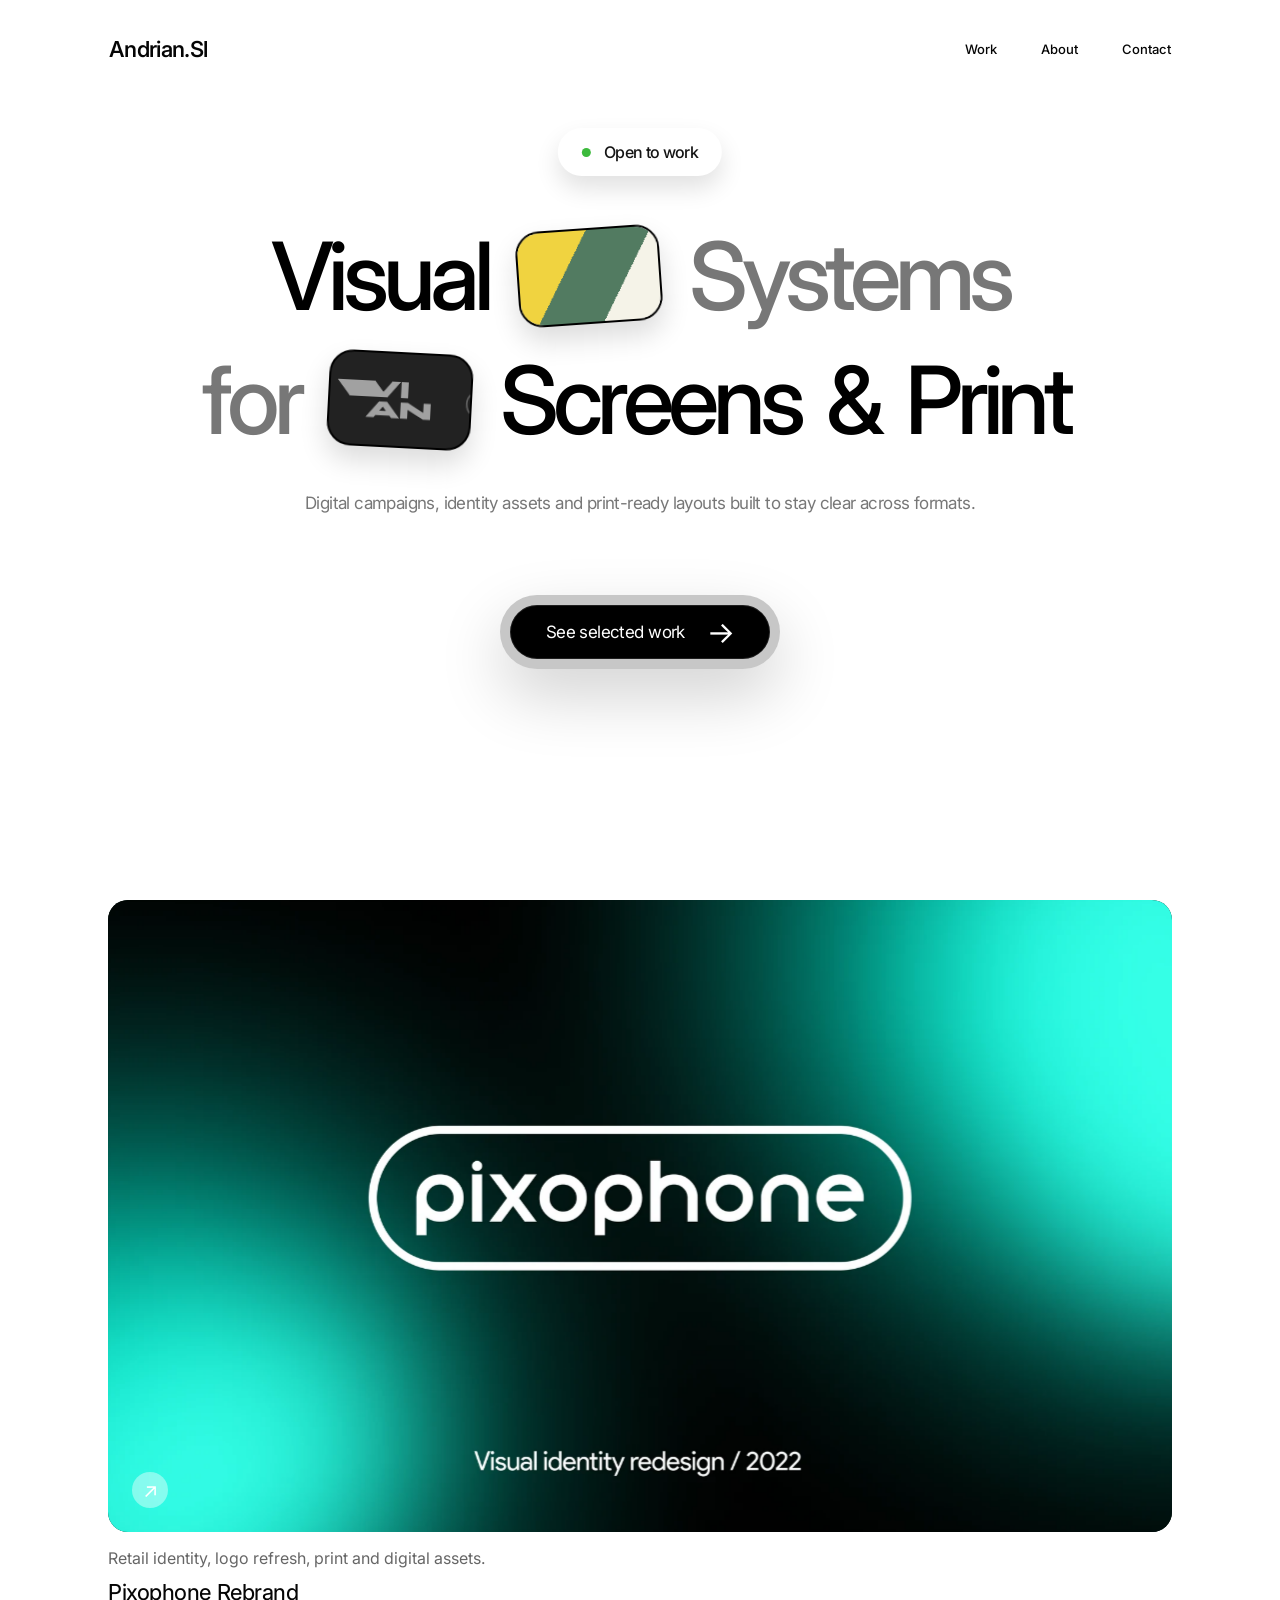
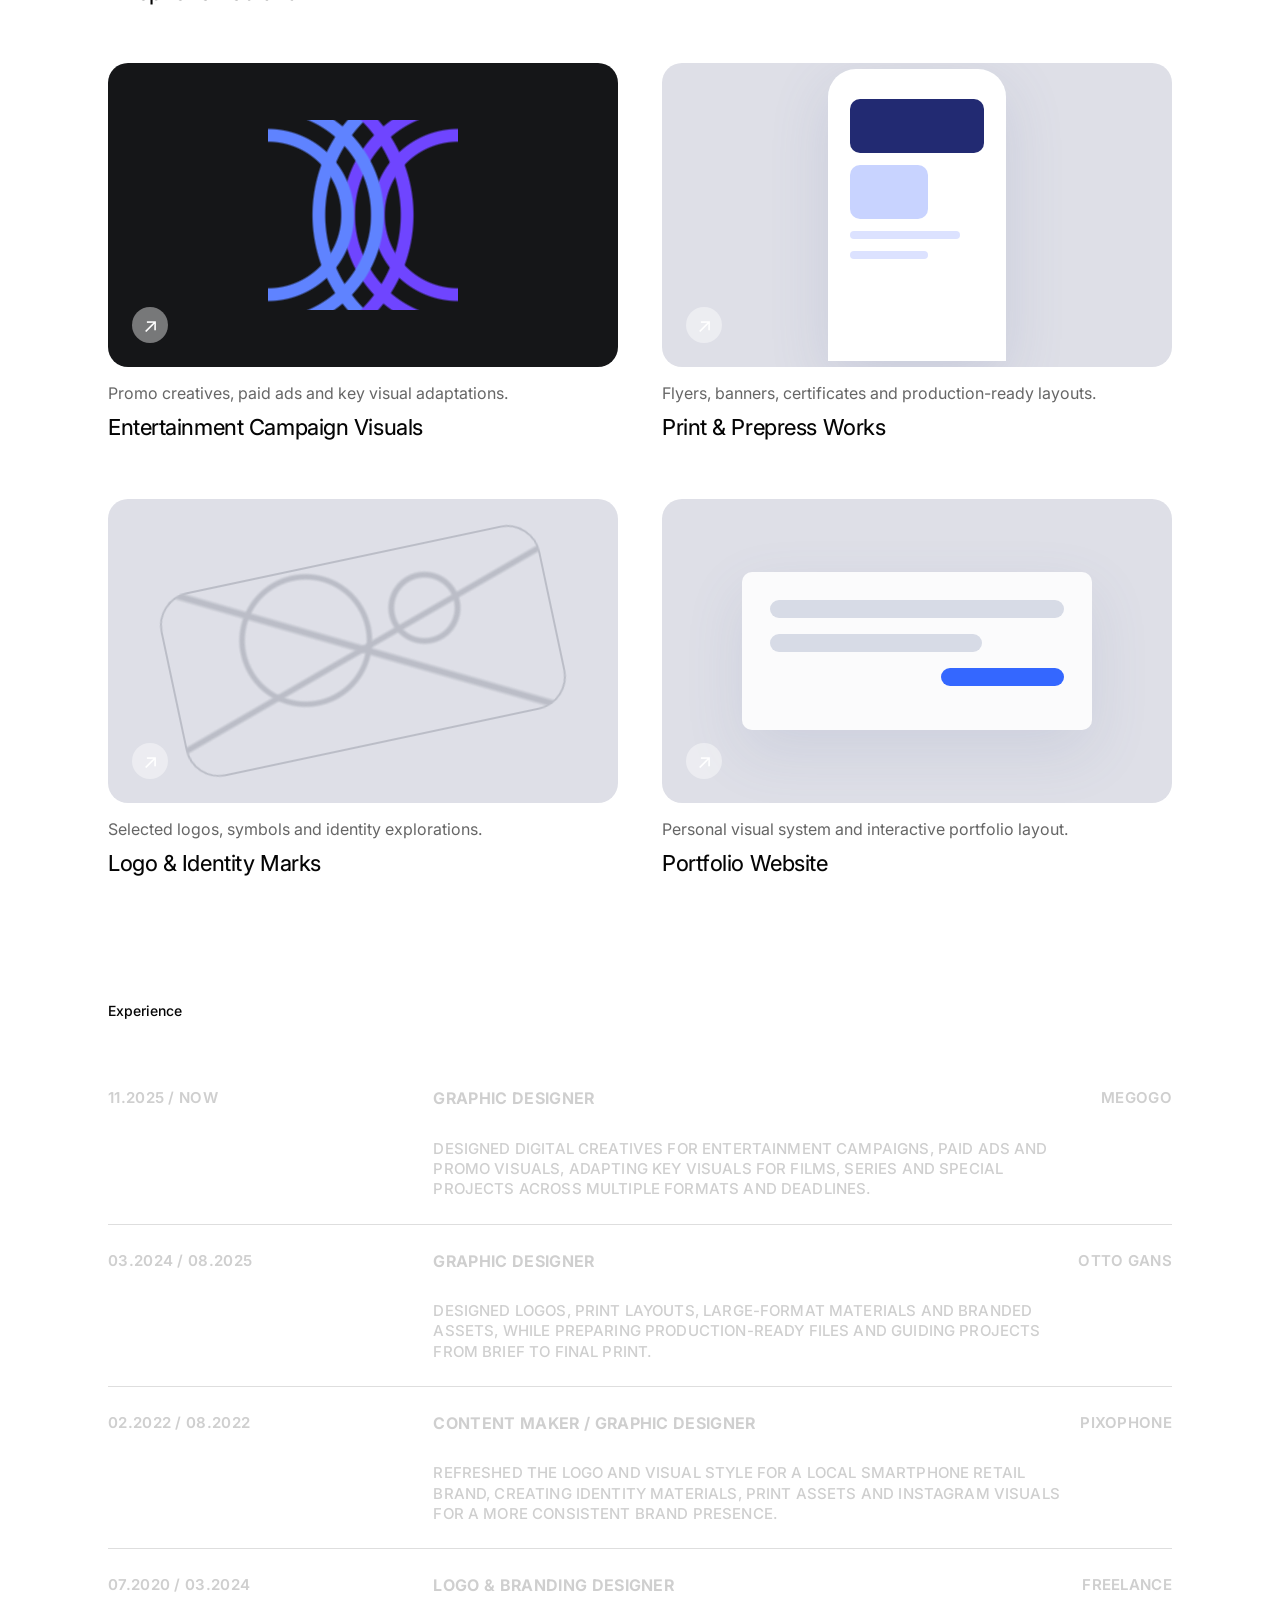
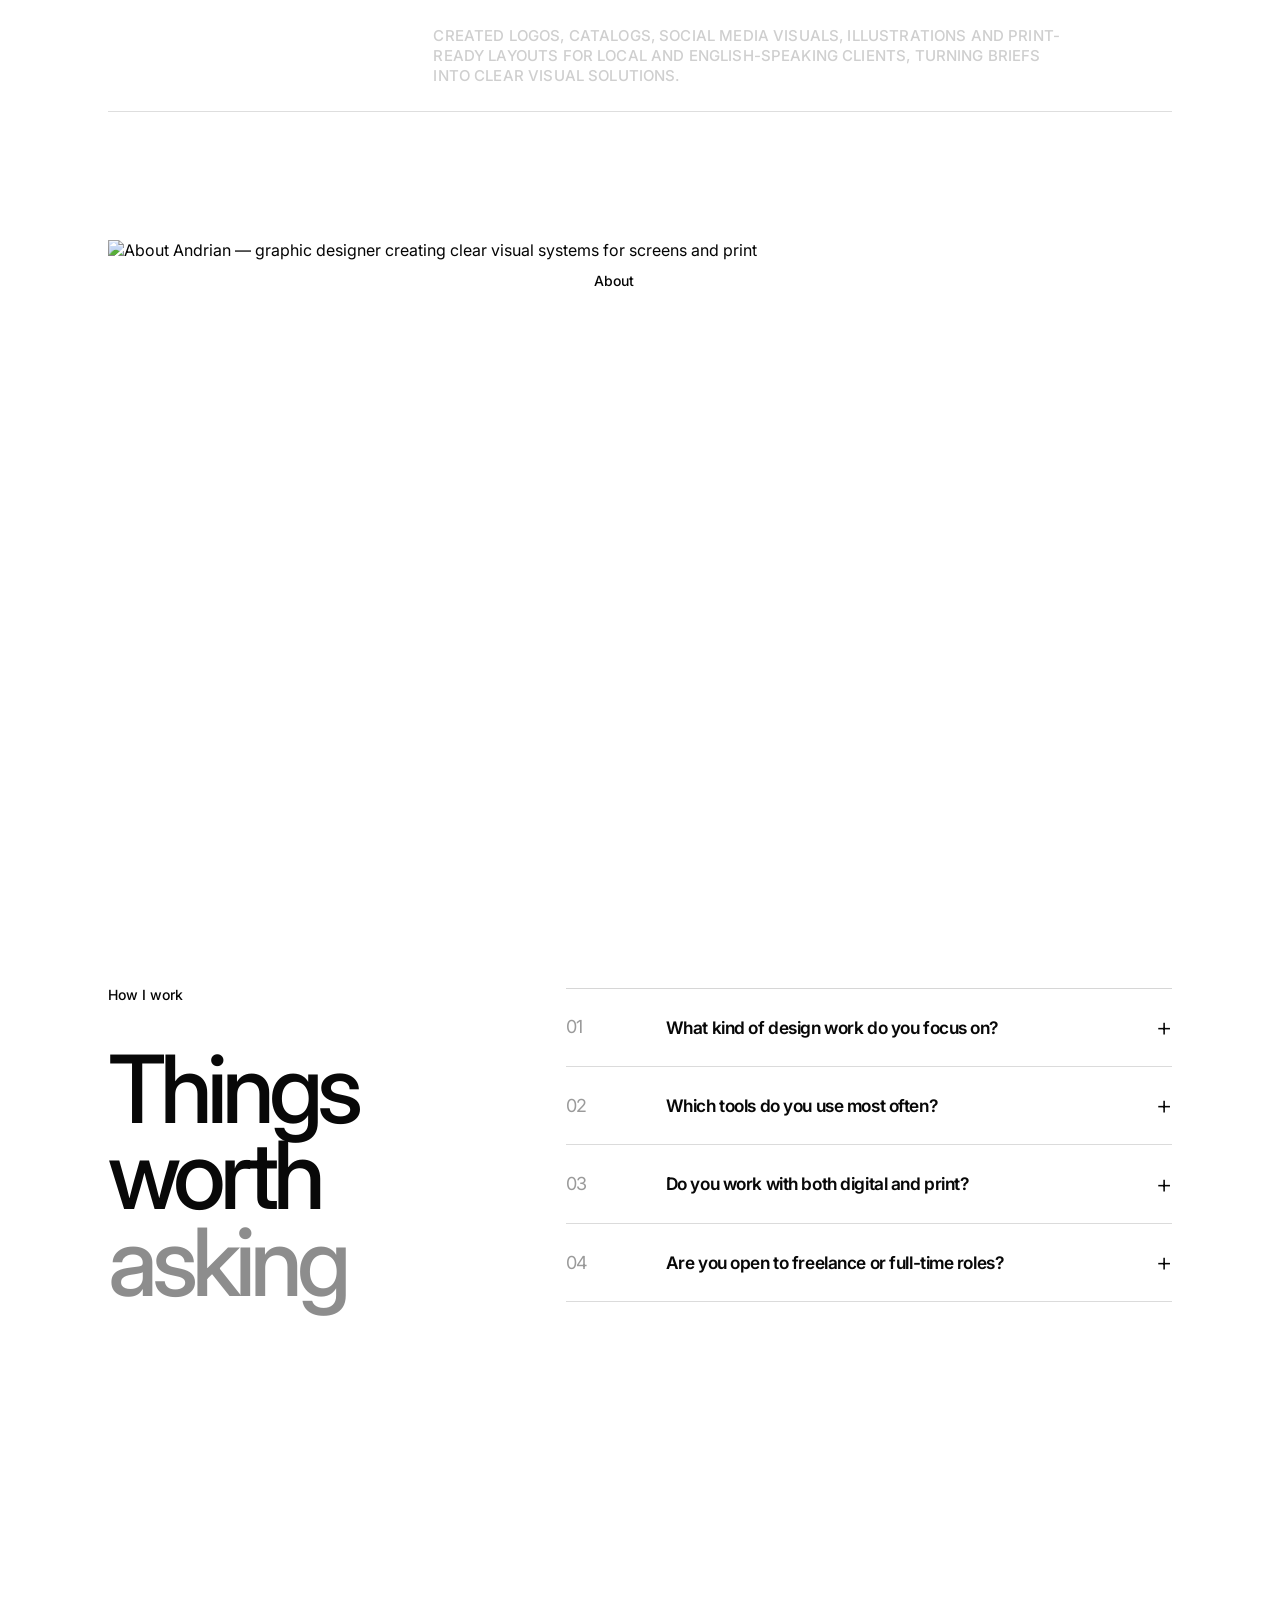
==== commit e84e5882: "Update hero logo animation and alignment" ====
--- a/index.html
+++ b/index.html
@@ -6,6 +6,7 @@
     <title>andrian sl - graphic designer</title>
     <link rel="preconnect" href="https://fonts.googleapis.com" />
     <link rel="preconnect" href="https://fonts.gstatic.com" crossorigin />
+    <link rel="preload" href="./assets/about-section-animated.svg" as="image" />
     <link href="https://fonts.googleapis.com/css2?family=Inter:wght@400;500;600;700;800&display=swap" rel="stylesheet" />
     <link rel="stylesheet" href="styles.css" />
   </head>
@@ -40,14 +41,14 @@
             <span class="hanzo-word hanzo-word--muted" data-split-text>for</span>
             <span class="hanzo-media hanzo-media--mark">
               <span class="hanzo-horizontal-track hero-logo-strip" aria-hidden="true">
-                <span class="hanzo-logo-slot"><img class="hero-logo" src="./assets/hero-logo-exclude.svg" alt="" /></span>
-                <span class="hanzo-logo-slot"><img class="hero-logo" src="./assets/hero-logo-group-2.svg" alt="" /></span>
-                <span class="hanzo-logo-slot"><img class="hero-logo" src="./assets/hero-logo-group.svg" alt="" /></span>
-                <span class="hanzo-logo-slot"><img class="hero-logo" src="./assets/hero-logo-subtract.svg" alt="" /></span>
-                <span class="hanzo-logo-slot"><img class="hero-logo" src="./assets/hero-logo-exclude.svg" alt="" /></span>
-                <span class="hanzo-logo-slot"><img class="hero-logo" src="./assets/hero-logo-group-2.svg" alt="" /></span>
-                <span class="hanzo-logo-slot"><img class="hero-logo" src="./assets/hero-logo-group.svg" alt="" /></span>
-                <span class="hanzo-logo-slot"><img class="hero-logo" src="./assets/hero-logo-subtract.svg" alt="" /></span>
+                <span class="hanzo-logo-slot hanzo-logo-slot--poray" data-logo="poray"><img class="hero-logo" src="./assets/hero-logo-exclude.svg" alt="" /></span>
+                <span class="hanzo-logo-slot hanzo-logo-slot--vyan" data-logo="vyan"><img class="hero-logo" src="./assets/hero-logo-group-2.svg" alt="" /></span>
+                <span class="hanzo-logo-slot hanzo-logo-slot--pixophone" data-logo="pixophone"><img class="hero-logo" src="./assets/hero-logo-group.svg" alt="" /></span>
+                <span class="hanzo-logo-slot hanzo-logo-slot--mark" data-logo="mark"><img class="hero-logo" src="./assets/hero-logo-subtract.svg" alt="" /></span>
+                <span class="hanzo-logo-slot hanzo-logo-slot--poray" data-logo="poray"><img class="hero-logo" src="./assets/hero-logo-exclude.svg" alt="" /></span>
+                <span class="hanzo-logo-slot hanzo-logo-slot--vyan" data-logo="vyan"><img class="hero-logo" src="./assets/hero-logo-group-2.svg" alt="" /></span>
+                <span class="hanzo-logo-slot hanzo-logo-slot--pixophone" data-logo="pixophone"><img class="hero-logo" src="./assets/hero-logo-group.svg" alt="" /></span>
+                <span class="hanzo-logo-slot hanzo-logo-slot--mark" data-logo="mark"><img class="hero-logo" src="./assets/hero-logo-subtract.svg" alt="" /></span>
               </span>
             </span>
             <span class="hanzo-word" data-split-text>Screens &amp; Print</span>
@@ -170,6 +171,7 @@
 
       <section class="about-exact about-reveal" id="about" aria-label="About Andrian">
         <div class="about-exact__frame">
+          <p class="section-label about-exact__label">About</p>
           <img
             src="./assets/about-section.svg"
             data-about-animated-src="./assets/about-section-animated.svg"
@@ -197,7 +199,7 @@
       <section class="how-i-work reveal" id="how-i-work" aria-label="How I work">
         <div class="how-i-work__inner">
           <div class="how-i-work__intro">
-            <p class="how-i-work__label">HOW I WORK</p>
+            <p class="section-label how-i-work__label">How I work</p>
             <h2 class="how-i-work__title">
               <span>Things</span>
               <span>worth</span>
--- a/styles.css
+++ b/styles.css
@@ -200,6 +200,7 @@
   --mark-logo-slot: clamp(108px, 6.25vw, 130px);
   --mark-logo-gap: clamp(28px, 1.8vw, 38px);
   --mark-logo-h: clamp(46px, 2.9vw, 56px);
+  --mark-logo-tighten: clamp(5px, 0.42vw, 8px);
   --mark-loop-duration: 26000ms;
 
   position: relative;
@@ -367,7 +368,7 @@
   align-items: center;
   gap: var(--mark-logo-gap);
   width: max-content;
-  transform: translateX(0);
+  transform: translate3d(calc((var(--mark-logo-slot) + var(--mark-logo-gap)) * -1), 0, 0);
   will-change: transform;
 }
 
@@ -377,6 +378,10 @@
   width: var(--mark-logo-slot);
   height: var(--mark-logo-h);
   place-items: center;
+}
+
+.hanzo-logo-slot--mark {
+  margin-inline: calc(var(--mark-logo-tighten) * -1);
 }
 
 .hero-logo {
@@ -385,8 +390,6 @@
   --hero-logo-x: 0px;
   --hero-logo-y: 0px;
   --hero-logo-scale: 1;
-  --hero-logo-opacity: 0.24;
-  --hero-logo-brightness: 0.68;
 
   display: block;
   width: auto;
@@ -394,43 +397,48 @@
   height: auto;
   max-height: var(--hero-logo-max-h);
   object-fit: contain;
-  opacity: var(--hero-logo-opacity);
-  filter: brightness(var(--hero-logo-brightness));
-  transform: translate(var(--hero-logo-x), var(--hero-logo-y)) scale(var(--hero-logo-scale));
-  transition:
-    opacity 160ms linear,
-    filter 160ms linear;
-  will-change: opacity, filter;
-}
-
-.hero-logo.is-active {
-  --hero-logo-opacity: 0.58;
-  --hero-logo-brightness: 0.86;
-}
-
-.hanzo-logo-slot:nth-child(4n+1) .hero-logo {
+  opacity: 0.28;
+  transform-origin: 50% 50%;
+  transform: translate3d(var(--hero-logo-x), var(--hero-logo-y), 0) scale(var(--hero-logo-scale));
+  transition: opacity 260ms ease;
+  backface-visibility: hidden;
+  contain: paint;
+  will-change: opacity, transform;
+}
+
+.hanzo-logo-slot.is-active .hero-logo {
+  opacity: 0.58;
+}
+
+.hanzo-logo-slot--poray .hero-logo {
+  --hero-logo-max-w: 108%;
+  --hero-logo-max-h: 88%;
+  --hero-logo-x: 0px;
+  --hero-logo-y: 2px;
+  --hero-logo-scale: 1;
+}
+
+.hanzo-logo-slot--vyan .hero-logo {
+  --hero-logo-max-w: 94%;
+  --hero-logo-max-h: 80%;
+  --hero-logo-x: 0px;
+  --hero-logo-y: 0px;
+  --hero-logo-scale: 1;
+}
+
+.hanzo-logo-slot--pixophone .hero-logo {
+  --hero-logo-max-w: 104%;
+  --hero-logo-max-h: 72%;
+  --hero-logo-y: 0px;
+  --hero-logo-scale: 1;
+}
+
+.hanzo-logo-slot--mark .hero-logo {
   --hero-logo-max-w: 112%;
-  --hero-logo-y: 5px;
-  --hero-logo-scale: 1.03;
-}
-
-.hanzo-logo-slot:nth-child(4n+2) .hero-logo {
-  --hero-logo-max-w: 104%;
-  --hero-logo-x: -3px;
-  --hero-logo-y: -2px;
-  --hero-logo-scale: 1.02;
-}
-
-.hanzo-logo-slot:nth-child(4n+3) .hero-logo {
-  --hero-logo-max-w: 108%;
-  --hero-logo-y: 0px;
-  --hero-logo-scale: 1.02;
-}
-
-.hanzo-logo-slot:nth-child(4n) .hero-logo {
-  --hero-logo-max-w: 96%;
+  --hero-logo-max-h: 90%;
+  --hero-logo-x: 0px;
   --hero-logo-y: -5px;
-  --hero-logo-scale: 1.08;
+  --hero-logo-scale: 1;
 }
 
 .hanzo-copy {
@@ -605,10 +613,10 @@
 
 @keyframes hanzoMarkLoop {
   from {
-    transform: translateX(0);
+    transform: translate3d(calc((var(--mark-logo-slot) + var(--mark-logo-gap)) * -1), 0, 0);
   }
   to {
-    transform: translateX(calc((var(--mark-logo-slot) + var(--mark-logo-gap)) * -4));
+    transform: translate3d(calc(((var(--mark-logo-slot) + var(--mark-logo-gap)) * -5) + (var(--mark-logo-tighten) * 2)), 0, 0);
   }
 }
 
@@ -954,11 +962,6 @@
 
 .how-i-work__label {
   margin: 0 0 44px;
-  color: var(--ink);
-  font-size: 14px;
-  font-weight: 500;
-  line-height: 1;
-  letter-spacing: 0;
 }
 
 .how-i-work__title {
@@ -1063,6 +1066,15 @@
   aspect-ratio: 1920 / 1080;
 }
 
+.about-exact__label {
+  position: absolute;
+  top: 5.5%;
+  left: 45.7%;
+  z-index: 2;
+  margin: 0;
+  pointer-events: none;
+}
+
 .about-exact__svg {
   display: block;
   width: 100%;
@@ -1187,15 +1199,6 @@
     transform: translateX(-50%);
   }
 
-  .hero {
-    padding-top: 112px;
-    padding-bottom: 104px;
-  }
-
-  .hero h1 {
-    font-size: clamp(38px, 7vw, 58px);
-  }
-
   .hanzo-hero {
     --capsule-w: 112px;
     --capsule-h: 78px;
@@ -1324,22 +1327,6 @@
     font-size: 12px;
   }
 
-  .hero {
-    padding-top: 104px;
-    padding-bottom: 76px;
-    min-height: 610px;
-  }
-
-  .hero h1 {
-    font-size: clamp(34px, 9.4vw, 48px);
-    line-height: 1.08;
-  }
-
-  .hero-avatar {
-    margin-top: 18px;
-    margin-bottom: 34px;
-  }
-
   .hanzo-hero {
     --capsule-w: 76px;
     --capsule-h: 54px;
@@ -1447,7 +1434,6 @@
 
   .how-i-work__label {
     margin-bottom: 30px;
-    font-size: 14px;
   }
 
   .how-i-work__title {
@@ -1540,9 +1526,10 @@
   height: 5.97%;
 }
 
+.about-reveal .about-exact__label,
 .about-reveal .about-exact__svg {
   opacity: 0;
-  transform: translateY(30px) scale(0.985);
+  transform: translateY(30px);
   filter: blur(12px);
   transition:
     opacity 820ms cubic-bezier(0.22, 1, 0.36, 1),
@@ -1551,6 +1538,7 @@
   will-change: opacity, transform, filter;
 }
 
+.about-reveal.is-visible .about-exact__label,
 .about-reveal.is-visible .about-exact__svg {
   opacity: 1;
   transform: none;
@@ -1789,6 +1777,7 @@
 }
 
 @media (prefers-reduced-motion: reduce) {
+  .about-reveal .about-exact__label,
   .about-reveal .about-exact__svg {
     opacity: 1 !important;
     transform: none !important;
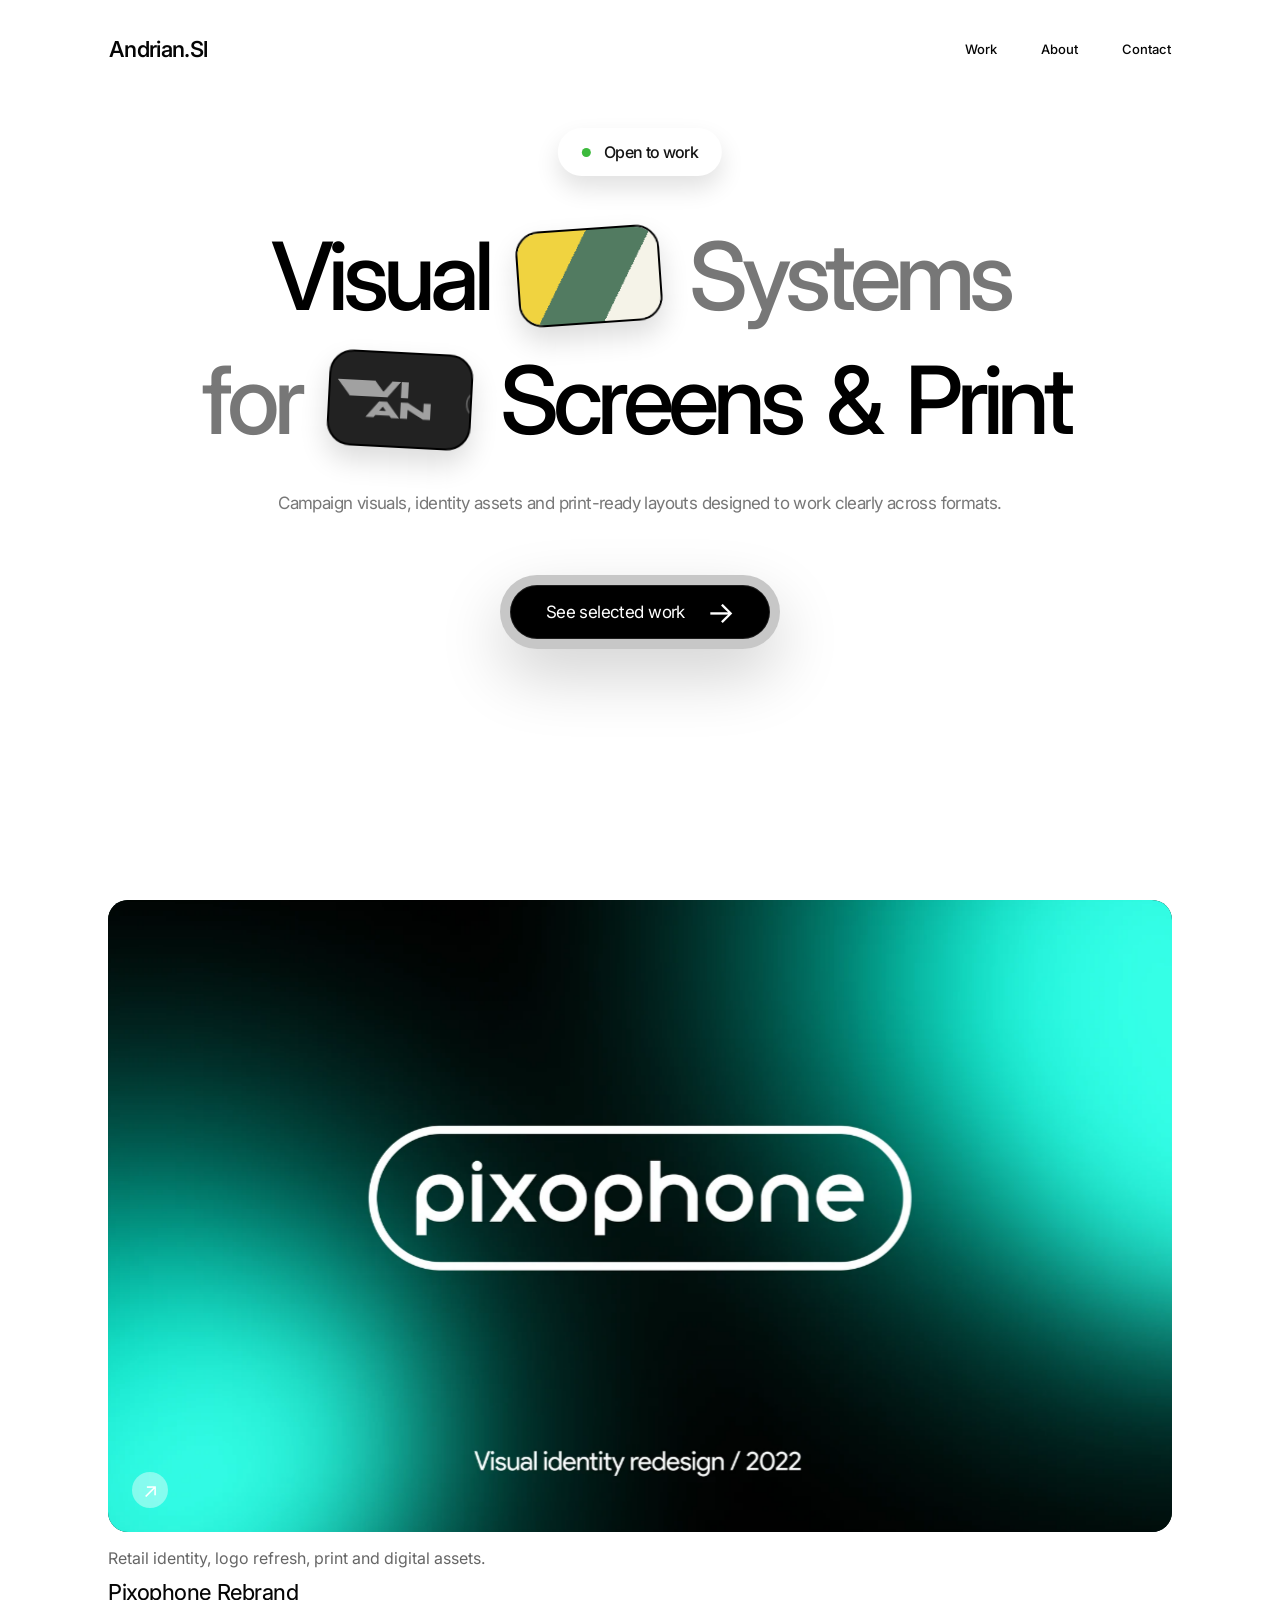
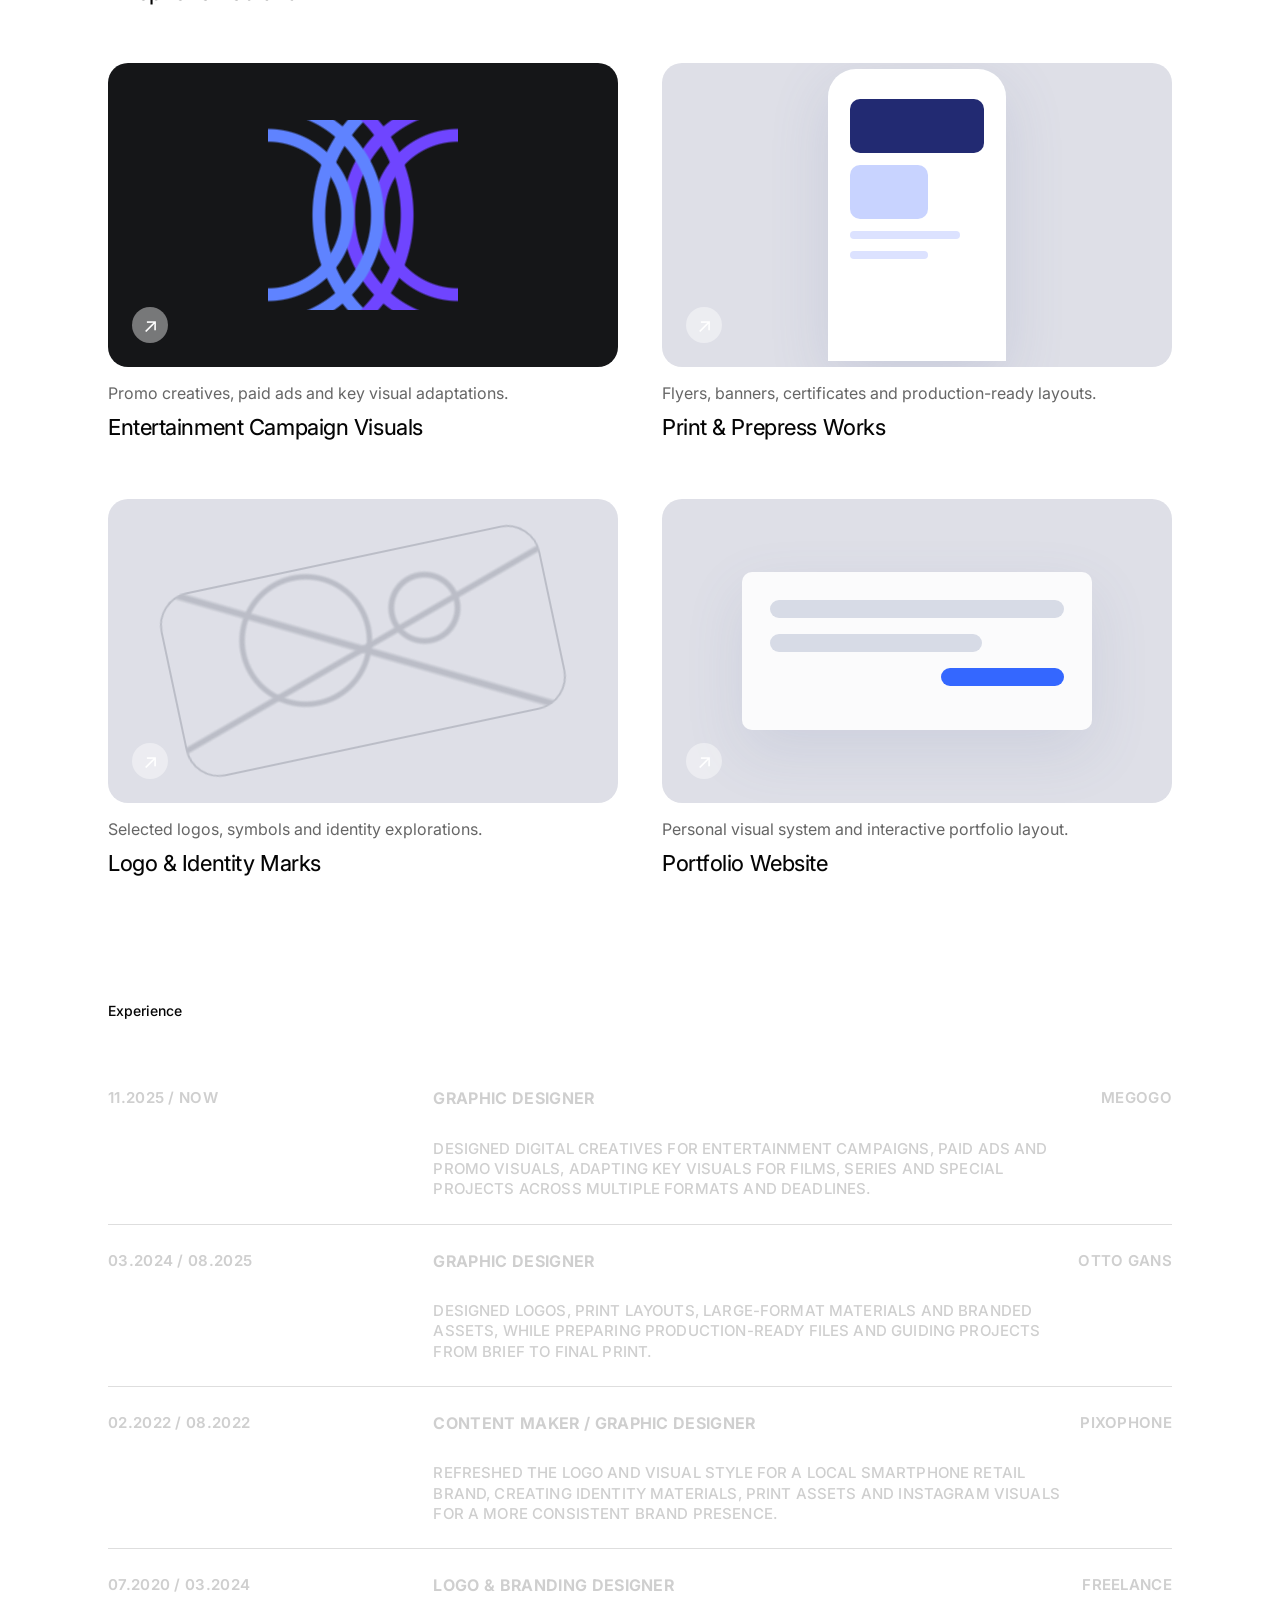
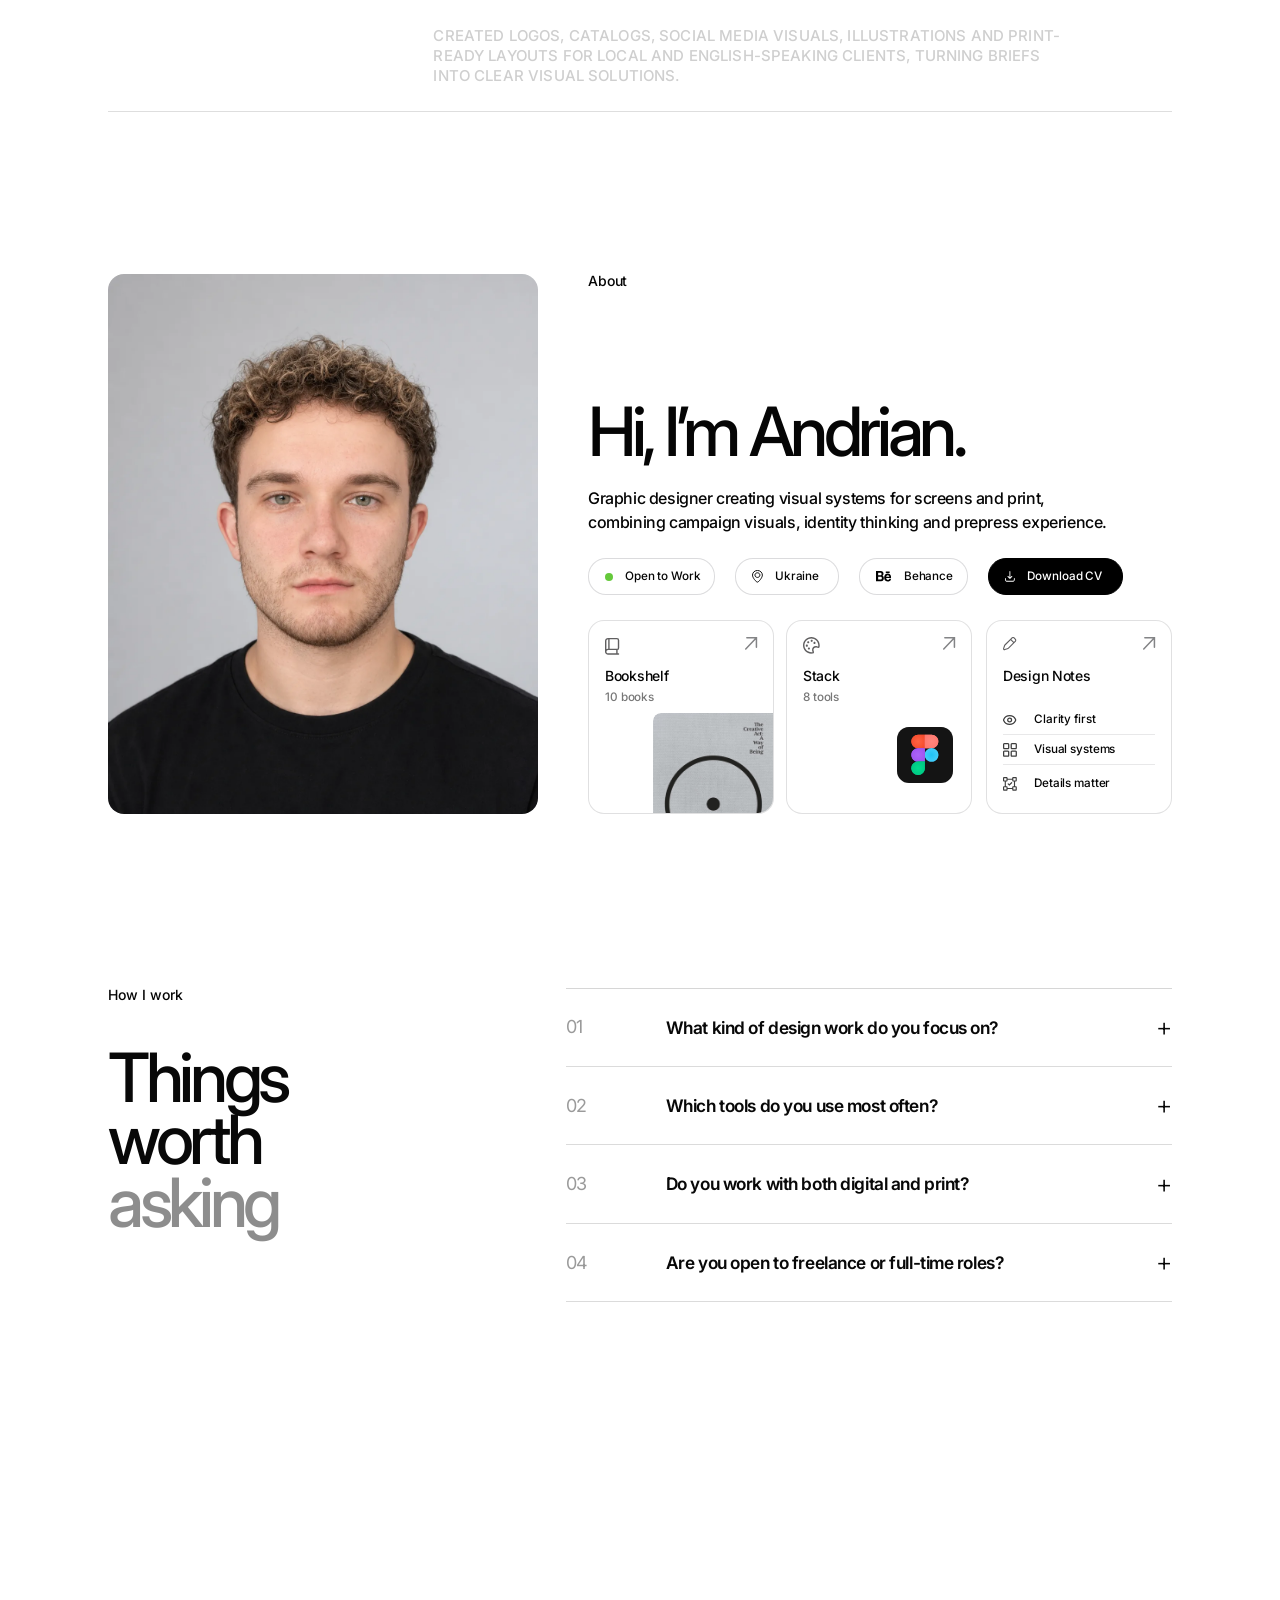
==== commit d8d3681f: "Update about section layout" ====
--- a/index.html
+++ b/index.html
@@ -4,9 +4,13 @@
     <meta charset="UTF-8" />
     <meta name="viewport" content="width=device-width, initial-scale=1.0" />
     <title>andrian sl - graphic designer</title>
+    <meta name="description" content="Portfolio of Andrian Sl, a graphic designer creating visual systems for screens and print." />
+    <meta property="og:title" content="Andrian Sl — Graphic Designer" />
+    <meta property="og:description" content="Portfolio of Andrian Sl, a graphic designer creating visual systems for screens and print." />
+    <meta property="og:type" content="website" />
+    <meta property="og:image" content="./assets/pixophone/01.webp" />
     <link rel="preconnect" href="https://fonts.googleapis.com" />
     <link rel="preconnect" href="https://fonts.gstatic.com" crossorigin />
-    <link rel="preload" href="./assets/about-section-animated.svg" as="image" />
     <link href="https://fonts.googleapis.com/css2?family=Inter:wght@400;500;600;700;800&display=swap" rel="stylesheet" />
     <link rel="stylesheet" href="styles.css" />
   </head>
@@ -27,7 +31,7 @@
           Open to work
         </div>
 
-        <h1 class="hanzo-title" data-hero-title>
+        <h1 class="hanzo-title" data-hero-title aria-label="Visual Systems for Screens and Print">
           <span class="hanzo-row hanzo-row--top">
             <span class="hanzo-word" data-split-text>Visual</span>
             <span class="hanzo-media hanzo-media--cards">
@@ -56,7 +60,7 @@
         </h1>
 
         <p class="hanzo-copy">
-          Digital campaigns, identity assets and print-ready layouts built to stay clear across formats.
+          Campaign visuals, identity assets and print-ready layouts designed to work clearly across formats.
         </p>
 
         <a class="hanzo-cta" href="#works">
@@ -73,12 +77,8 @@
               class="pixophone-cover pixophone-cover--base"
               src="./assets/pixophone/01.webp"
               alt="Pixophone visual identity cover"
-            />
-            <img
-              class="pixophone-cover pixophone-cover--hover"
-              src="./assets/pixophone/12.webp"
-              alt="Pixophone signage mockup preview"
-              aria-hidden="true"
+              loading="lazy"
+              decoding="async"
             />
           </a>
           <p class="project-client">Retail identity, logo refresh, print and digital assets.</p>
@@ -169,30 +169,77 @@
         </div>
       </section>
 
-      <section class="about-exact about-reveal" id="about" aria-label="About Andrian">
-        <div class="about-exact__frame">
-          <p class="section-label about-exact__label">About</p>
-          <img
-            src="./assets/about-section.svg"
-            data-about-animated-src="./assets/about-section-animated.svg"
-            alt="About Andrian — graphic designer creating clear visual systems for screens and print"
-            class="about-exact__svg"
-          />
-
-          <a
-            class="about-exact__hotspot about-exact__hotspot--behance"
-            href="https://www.behance.net/andriansl"
-            aria-label="Open Andrian’s Behance"
-            target="_blank"
-            rel="noreferrer"
-          ></a>
-
-          <a
-            class="about-exact__hotspot about-exact__hotspot--cv"
-            href="./assets/andrian-sl-cv.docx"
-            aria-label="Download Andrian’s CV"
-            download
-          ></a>
+      <section class="about-section about-reveal" id="about" aria-labelledby="about-title">
+        <div class="about-frame">
+          <figure class="about-photo" aria-label="Portrait of Andrian Sl">
+            <img src="./assets/about/about-photo.webp" alt="Portrait of Andrian Sl" loading="lazy" decoding="async" />
+          </figure>
+
+          <p class="section-label about-label">About</p>
+
+          <h2 class="about-title" id="about-title">Hi, I’m Andrian.</h2>
+
+          <p class="about-description">
+            Graphic designer creating visual systems for screens and print,<br />
+            combining campaign visuals, identity thinking and prepress experience.
+          </p>
+
+          <div class="about-pills" aria-label="About links and status">
+            <span class="about-pill about-pill--open">
+              <span class="pill-dot" aria-hidden="true"></span>
+              <span>Open to Work</span>
+            </span>
+            <span class="about-pill about-pill--ukraine">
+              <img class="pill-icon pill-icon--ukraine" src="./assets/about/Icon6.svg" alt="" />
+              Ukraine
+            </span>
+            <a class="about-pill about-pill--behance" href="https://www.behance.net/andriansl" target="_blank" rel="noreferrer">
+              <img class="pill-icon pill-icon--behance" src="./assets/about/Vector.svg" alt="" />
+              Behance
+            </a>
+            <a class="about-pill about-pill--cv" href="./assets/andrian-slabyi-cv-english-aligned.pdf" target="_blank" rel="noreferrer">
+              <img class="pill-icon pill-icon--download pill-icon--download-white" src="./assets/about/Icon7.svg" alt="" />
+              Download CV
+            </a>
+          </div>
+
+          <article class="about-card about-card--books">
+            <img class="card-icon card-icon--books" src="./assets/about/Icon.svg" alt="" />
+            <img class="card-arrow" src="./assets/about/Vector 46.svg" alt="" />
+            <h3 class="card-title">Bookshelf</h3>
+            <p class="card-small">10 books</p>
+            <div class="book-cover-crop" aria-hidden="true">
+              <img class="book-cover-image" src="./assets/about/book-cover.png" alt="" />
+            </div>
+          </article>
+
+          <article class="about-card about-card--stack">
+            <img class="card-icon card-icon--stack" src="./assets/about/Icon1.svg" alt="" />
+            <img class="card-arrow" src="./assets/about/Vector 46.svg" alt="" />
+            <h3 class="card-title">Stack</h3>
+            <p class="card-small">8 tools</p>
+            <img class="figma-icon" src="./assets/about/Colored.svg" alt="Figma" />
+          </article>
+
+          <article class="about-card about-card--notes">
+            <img class="card-icon card-icon--notes" src="./assets/about/Icon2.svg" alt="" />
+            <img class="card-arrow" src="./assets/about/Vector 46.svg" alt="" />
+            <h3 class="card-title">Design Notes</h3>
+            <ul class="tools-list">
+              <li>
+                <img src="./assets/about/Icon3.svg" alt="" />
+                <span class="tool-text">Clarity first</span>
+              </li>
+              <li>
+                <img src="./assets/about/visual-systems-icon.svg" alt="" />
+                <span class="tool-text">Visual systems</span>
+              </li>
+              <li>
+                <img src="./assets/about/Icon5.svg" alt="" />
+                <span class="tool-text">Details matter</span>
+              </li>
+            </ul>
+          </article>
         </div>
       </section>
 
@@ -260,7 +307,7 @@
           <div>
             <p class="section-label">Contact</p>
             <h2>Let’s start creating together</h2>
-            <a class="footer-button" href="mailto:hello@andriansl.design">Let’s talk ↗</a>
+            <a class="footer-button" href="mailto:sic-itur-ad-astra@ukr.net">Let’s talk ↗</a>
           </div>
 
           <nav class="footer-nav" aria-label="Footer navigation">
@@ -270,16 +317,16 @@
           </nav>
 
           <nav class="footer-nav" aria-label="Social links">
-            <a href="mailto:hello@andriansl.design">Email ↗</a>
-            <a href="#works">Portfolio ↗</a>
-            <a href="#contact">Freelance ↗</a>
+            <a href="mailto:sic-itur-ad-astra@ukr.net">Email ↗</a>
+            <a href="https://www.behance.net/andriansl" target="_blank" rel="noreferrer">Behance ↗</a>
+            <a href="./assets/andrian-slabyi-cv-english-aligned.pdf" target="_blank" rel="noreferrer">Download CV ↗</a>
           </nav>
 
-          <p class="footer-note">2026 portfolio prototype for andrian sl</p>
+          <p class="footer-note">© 2026 Andrian Sl — Visual Systems for Screens &amp; Print</p>
         </div>
       </footer>
     </main>
 
-    <script src="script.js"></script>
+    <script src="script.js" defer></script>
   </body>
 </html>
--- a/styles.css
+++ b/styles.css
@@ -463,7 +463,7 @@
   min-height: 74px;
   align-items: center;
   gap: 22px;
-  margin-top: clamp(58px, 6.2vw, 118px);
+  margin-top: calc(clamp(58px, 6.2vw, 118px) - 20px);
   padding: 0 36px;
   border: 10px solid rgba(255, 255, 255, 0.78);
   border-radius: 999px;
@@ -967,7 +967,7 @@
 .how-i-work__title {
   display: grid;
   margin: 0;
-  font-size: clamp(70px, 7.35vw, 105px);
+  font-size: 68px;
   font-weight: 500;
   line-height: 0.92;
   letter-spacing: -0.064em;
@@ -1258,7 +1258,7 @@
   }
 
   .how-i-work__title {
-    font-size: clamp(64px, 11vw, 94px);
+    font-size: clamp(44px, 11vw, 68px);
   }
 
   .how-i-work__trigger {
@@ -1378,7 +1378,7 @@
 
   .hanzo-cta {
     min-height: 62px;
-    margin-top: 34px;
+    margin-top: 14px;
     padding-inline: 26px;
     border-width: 8px;
     font-size: 16px;
@@ -1437,7 +1437,7 @@
   }
 
   .how-i-work__title {
-    font-size: clamp(48px, 14vw, 68px);
+    font-size: clamp(44px, 11vw, 68px);
     line-height: 0.92;
   }
 
@@ -1568,11 +1568,6 @@
   transform: scale(1.01);
 }
 
-.pixophone-cover--hover {
-  display: none;
-  opacity: 0;
-}
-
 .project-media--pixophone:hover .pixophone-cover--base {
   opacity: 1;
   transform: scale(1.085);
@@ -1784,3 +1779,464 @@
     filter: none !important;
   }
 }
+
+.about-section {
+  width: 100%;
+  padding: 0 0 var(--section-gap);
+  background: #ffffff;
+}
+
+.about-frame {
+  --frame-h: 620px;
+  --photo-x: 0px;
+  --photo-y: 34px;
+  --photo-w: 430px;
+  --photo-h: 540px;
+  --photo-bottom: calc(var(--photo-y) + var(--photo-h));
+  --content-x: 480px;
+  --card-h: 194px;
+  --card-y: calc(var(--photo-bottom) - var(--card-h));
+  --description-y: 246px;
+  --description-line: 24px;
+  --description-lines: 2;
+  --description-bottom: calc(var(--description-y) + (var(--description-line) * var(--description-lines)));
+  --button-h: 37px;
+  --button-y: calc((var(--description-bottom) + var(--card-y) - var(--button-h)) / 2);
+
+  position: relative;
+  width: min(calc(100% - 140px), 1064px);
+  height: var(--frame-h);
+  margin-inline: auto;
+}
+
+.about-photo {
+  position: absolute;
+  left: var(--photo-x);
+  top: var(--photo-y);
+  width: var(--photo-w);
+  height: var(--photo-h);
+  margin: 0;
+  overflow: hidden;
+  border-radius: 16px;
+  background: #d9d9d9;
+}
+
+.about-photo img {
+  display: block;
+  width: 100%;
+  height: 100%;
+  object-fit: cover;
+  object-position: center;
+}
+
+.about-label {
+  position: absolute;
+  top: var(--photo-y);
+  left: var(--content-x);
+  margin: 0;
+  color: var(--ink);
+  font-size: 14px;
+  font-weight: 500;
+  line-height: 1;
+  letter-spacing: -0.01em;
+}
+
+.about-title {
+  position: absolute;
+  top: 160px;
+  left: var(--content-x);
+  max-width: 560px;
+  margin: 0;
+  color: var(--ink);
+  font-size: 68px;
+  font-weight: 500;
+  line-height: 0.94;
+  letter-spacing: -0.065em;
+  white-space: nowrap;
+}
+
+.about-description {
+  position: absolute;
+  top: var(--description-y);
+  left: var(--content-x);
+  width: 560px;
+  margin: 0;
+  color: var(--ink);
+  font-size: 16px;
+  font-weight: 500;
+  line-height: var(--description-line);
+  letter-spacing: -0.025em;
+}
+
+.about-pills {
+  position: absolute;
+  top: var(--button-y);
+  left: var(--content-x);
+  display: flex;
+  align-items: center;
+  gap: 20px;
+}
+
+.about-pill {
+  display: inline-flex;
+  align-items: center;
+  justify-content: flex-start;
+  gap: 12px;
+  height: var(--button-h);
+  padding: 0 16px;
+  border: 1px solid rgba(0, 3, 15, 0.14);
+  border-radius: 18px;
+  background: rgba(255, 255, 255, 0.55);
+  color: var(--ink);
+  font-size: 11.7px;
+  font-weight: 500;
+  line-height: 1;
+  letter-spacing: -0.01em;
+  text-decoration: none;
+  white-space: nowrap;
+  backdrop-filter: blur(8px);
+}
+
+.about-pill--open {
+  width: 127.13px;
+}
+
+.about-pill--ukraine {
+  width: 103.63px;
+}
+
+.about-pill--behance {
+  width: 108.97px;
+}
+
+.about-pill--cv {
+  width: 135px;
+  border-color: var(--black);
+  background: var(--black);
+  color: #ffffff;
+}
+
+.pill-icon {
+  display: block;
+  flex: 0 0 auto;
+  object-fit: contain;
+}
+
+.pill-dot {
+  flex: 0 0 auto;
+  width: 8px;
+  height: 8px;
+  border-radius: 50%;
+  background: #65c93b;
+}
+
+.pill-icon--ukraine {
+  width: 10.79px;
+  height: 13.43px;
+}
+
+.pill-icon--behance {
+  width: 16.02px;
+  height: 10.53px;
+}
+
+.pill-icon--download {
+  width: 10.68px;
+  height: 10.64px;
+}
+
+.pill-icon--download-white {
+  filter: brightness(0) invert(1);
+}
+
+.about-card {
+  position: absolute;
+  width: 186px;
+  height: var(--card-h);
+  overflow: hidden;
+  border: 1px solid rgba(0, 3, 15, 0.12);
+  border-radius: 16px;
+  background: rgba(255, 255, 255, 0.56);
+}
+
+.about-card--books {
+  top: var(--card-y);
+  left: var(--content-x);
+}
+
+.about-card--stack {
+  top: var(--card-y);
+  left: 678px;
+}
+
+.about-card--notes {
+  top: var(--card-y);
+  left: 878px;
+}
+
+.card-icon {
+  position: absolute;
+  top: 16px;
+  left: 16px;
+  display: block;
+  object-fit: contain;
+}
+
+.card-icon--books {
+  width: 14.53px;
+  height: 18.09px;
+}
+
+.card-icon--stack {
+  width: 17px;
+  height: 17px;
+}
+
+.card-icon--notes {
+  width: 14px;
+  height: 14px;
+}
+
+.card-arrow {
+  position: absolute;
+  top: 16px;
+  right: 15px;
+  width: 13px;
+  height: 13px;
+  opacity: 0.72;
+}
+
+.card-title {
+  position: absolute;
+  top: 48px;
+  left: 16px;
+  margin: 0;
+  color: var(--ink);
+  font-size: 14px;
+  font-weight: 500;
+  line-height: 1;
+  letter-spacing: -0.02em;
+}
+
+.card-small {
+  position: absolute;
+  top: 69px;
+  left: 16px;
+  margin: 0;
+  color: #777777;
+  font-size: 11.7px;
+  font-weight: 500;
+  line-height: 1.2;
+  letter-spacing: -0.01em;
+}
+
+.book-cover-crop {
+  position: absolute;
+  right: 0;
+  bottom: 0;
+  width: 120px;
+  height: 100px;
+  overflow: hidden;
+  border-top-left-radius: 8px;
+}
+
+.book-cover-image {
+  display: block;
+  width: 120px;
+  height: auto;
+  object-fit: cover;
+  object-position: top;
+  border-top-left-radius: 8px;
+}
+
+.figma-icon {
+  position: absolute;
+  right: 18px;
+  bottom: 30px;
+  width: 56px;
+  height: 56px;
+}
+
+.tools-list {
+  position: absolute;
+  right: 16px;
+  bottom: 18px;
+  left: 16px;
+  display: grid;
+  gap: 8px;
+  margin: 0;
+  padding: 0;
+  list-style: none;
+}
+
+.tools-list li {
+  display: flex;
+  align-items: center;
+  gap: 17px;
+  min-height: 22px;
+  padding-bottom: 7px;
+  border-bottom: 1px solid rgba(0, 3, 15, 0.09);
+  color: var(--ink);
+  font-size: 11.7px;
+  font-weight: 500;
+  line-height: 1;
+  letter-spacing: -0.01em;
+}
+
+.tools-list li:last-child {
+  padding-bottom: 0;
+  border-bottom: 0;
+}
+
+.tools-list img {
+  flex: 0 0 auto;
+  width: 14px;
+  height: 14px;
+  object-fit: contain;
+  opacity: 0.76;
+}
+
+.tool-text {
+  display: inline-block;
+  flex: 1 1 auto;
+}
+
+.about-reveal .about-frame > * {
+  --about-delay: 0ms;
+
+  opacity: 0;
+  transform: translateY(30px);
+  filter: blur(12px);
+  transition:
+    opacity 820ms cubic-bezier(0.22, 1, 0.36, 1) var(--about-delay),
+    transform 820ms cubic-bezier(0.22, 1, 0.36, 1) var(--about-delay),
+    filter 820ms cubic-bezier(0.22, 1, 0.36, 1) var(--about-delay);
+  will-change: opacity, transform, filter;
+}
+
+.about-reveal .about-photo {
+  --about-delay: 0ms;
+
+  transform: translateY(24px) scale(0.985);
+}
+
+.about-reveal .about-label {
+  --about-delay: 120ms;
+}
+
+.about-reveal .about-title {
+  --about-delay: 180ms;
+}
+
+.about-reveal .about-description {
+  --about-delay: 260ms;
+}
+
+.about-reveal .about-pills {
+  --about-delay: 360ms;
+
+  transform: translateY(22px);
+}
+
+.about-reveal .about-card--books {
+  --about-delay: 470ms;
+}
+
+.about-reveal .about-card--stack {
+  --about-delay: 540ms;
+}
+
+.about-reveal .about-card--notes {
+  --about-delay: 610ms;
+}
+
+.about-reveal.is-visible .about-frame > * {
+  opacity: 1;
+  transform: none;
+  filter: blur(0);
+}
+
+@media (max-width: 900px) {
+  .about-section {
+    padding: 64px 0 80px;
+  }
+
+  .about-frame {
+    width: min(calc(100% - 44px), 1064px);
+    height: auto;
+    display: grid;
+    grid-template-columns: minmax(0, 1fr);
+    gap: 28px;
+  }
+
+  .about-frame > * {
+    position: static;
+    min-width: 0;
+    max-width: 100%;
+  }
+
+  .about-photo {
+    width: 100%;
+    height: auto;
+    aspect-ratio: 430 / 540;
+  }
+
+  .about-title {
+    font-size: clamp(44px, 11vw, 68px);
+    line-height: 0.95;
+    letter-spacing: -0.065em;
+    white-space: normal;
+  }
+
+  .about-description {
+    width: 100%;
+    max-width: 100%;
+  }
+
+  .about-pills {
+    width: 100%;
+    max-width: 100%;
+    flex-wrap: wrap;
+    gap: 12px;
+  }
+
+  .about-card {
+    position: relative;
+    left: auto;
+    top: auto;
+    width: 100%;
+    height: 194px;
+  }
+
+  .about-card--books,
+  .about-card--stack,
+  .about-card--notes {
+    left: auto;
+    top: auto;
+  }
+}
+
+@media (max-width: 640px) {
+  .about-frame {
+    width: min(calc(100% - 28px), 1064px);
+  }
+
+  .about-pills {
+    gap: 10px;
+  }
+
+  .about-pill {
+    width: auto;
+    min-width: 0;
+    padding-inline: 13px;
+  }
+}
+
+@media (prefers-reduced-motion: reduce) {
+  .about-reveal .about-frame > * {
+    opacity: 1;
+    transform: none;
+    filter: none;
+    transition: none;
+  }
+}
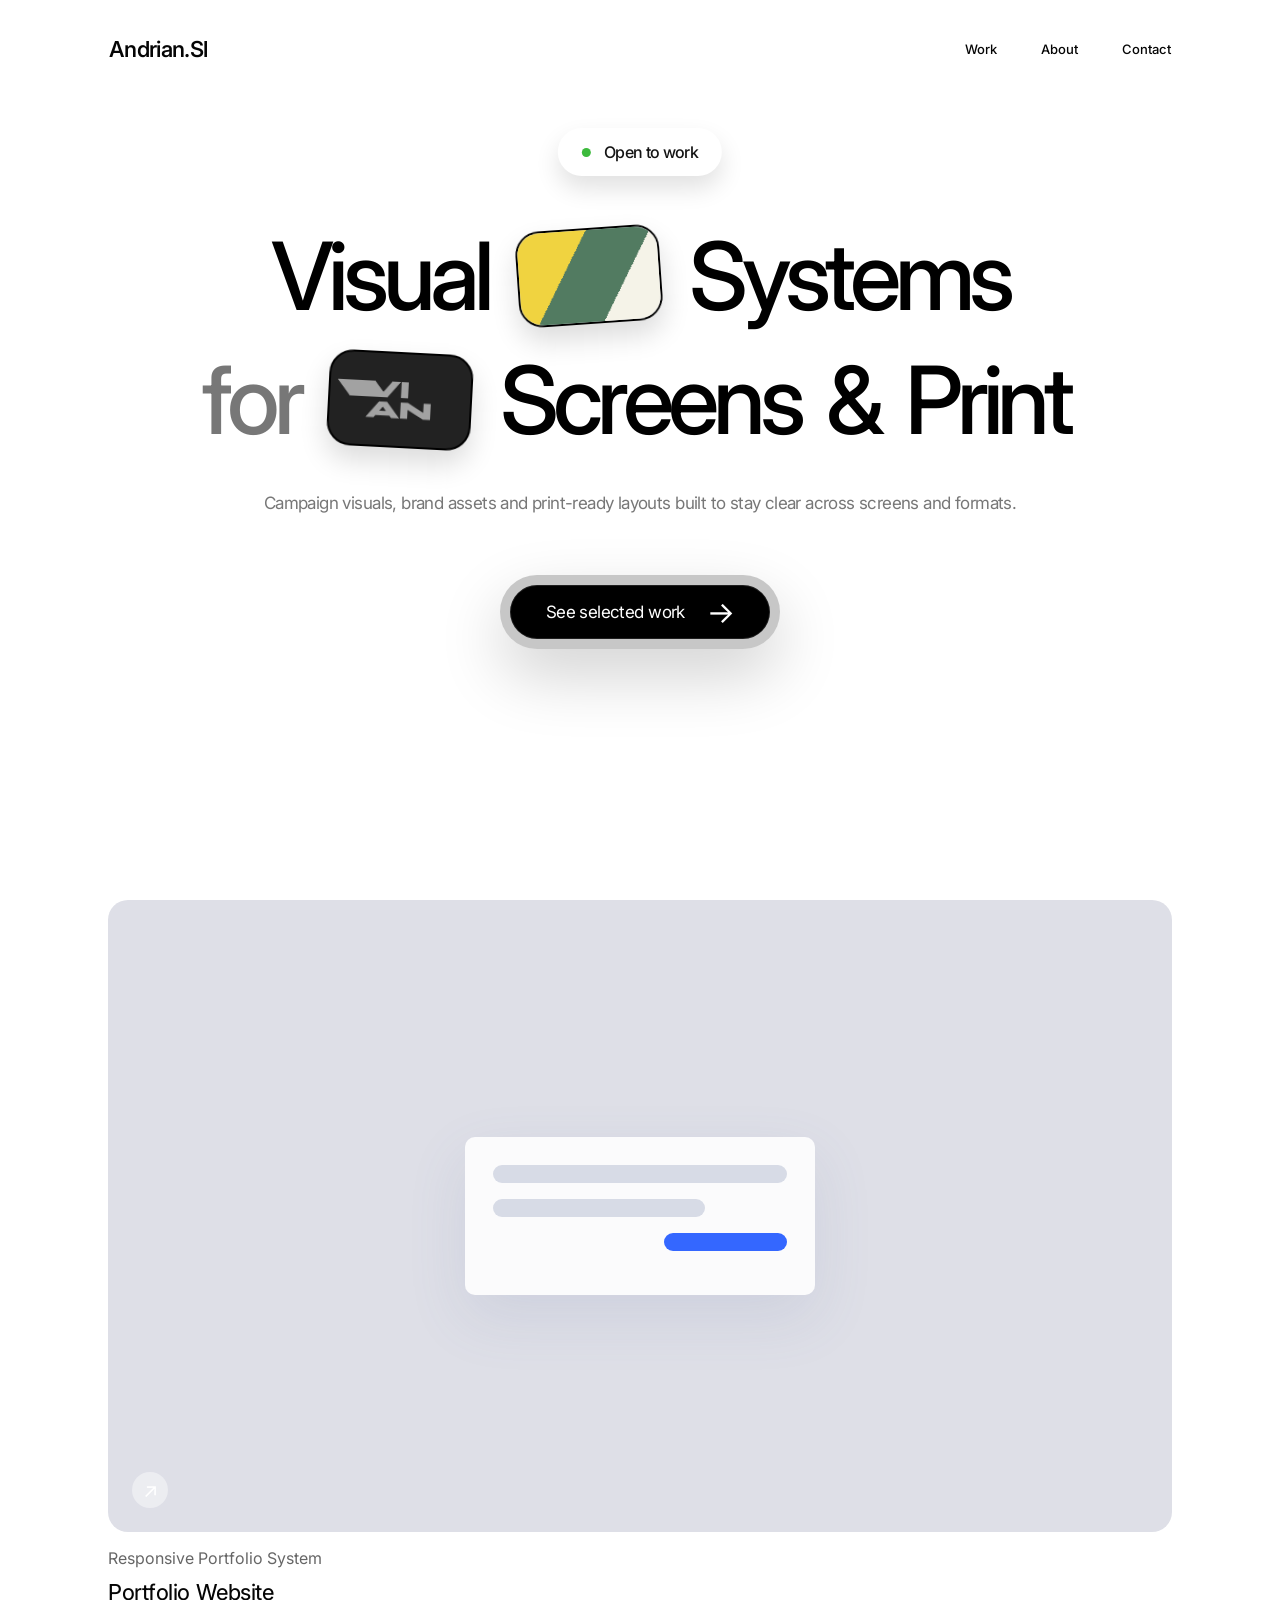
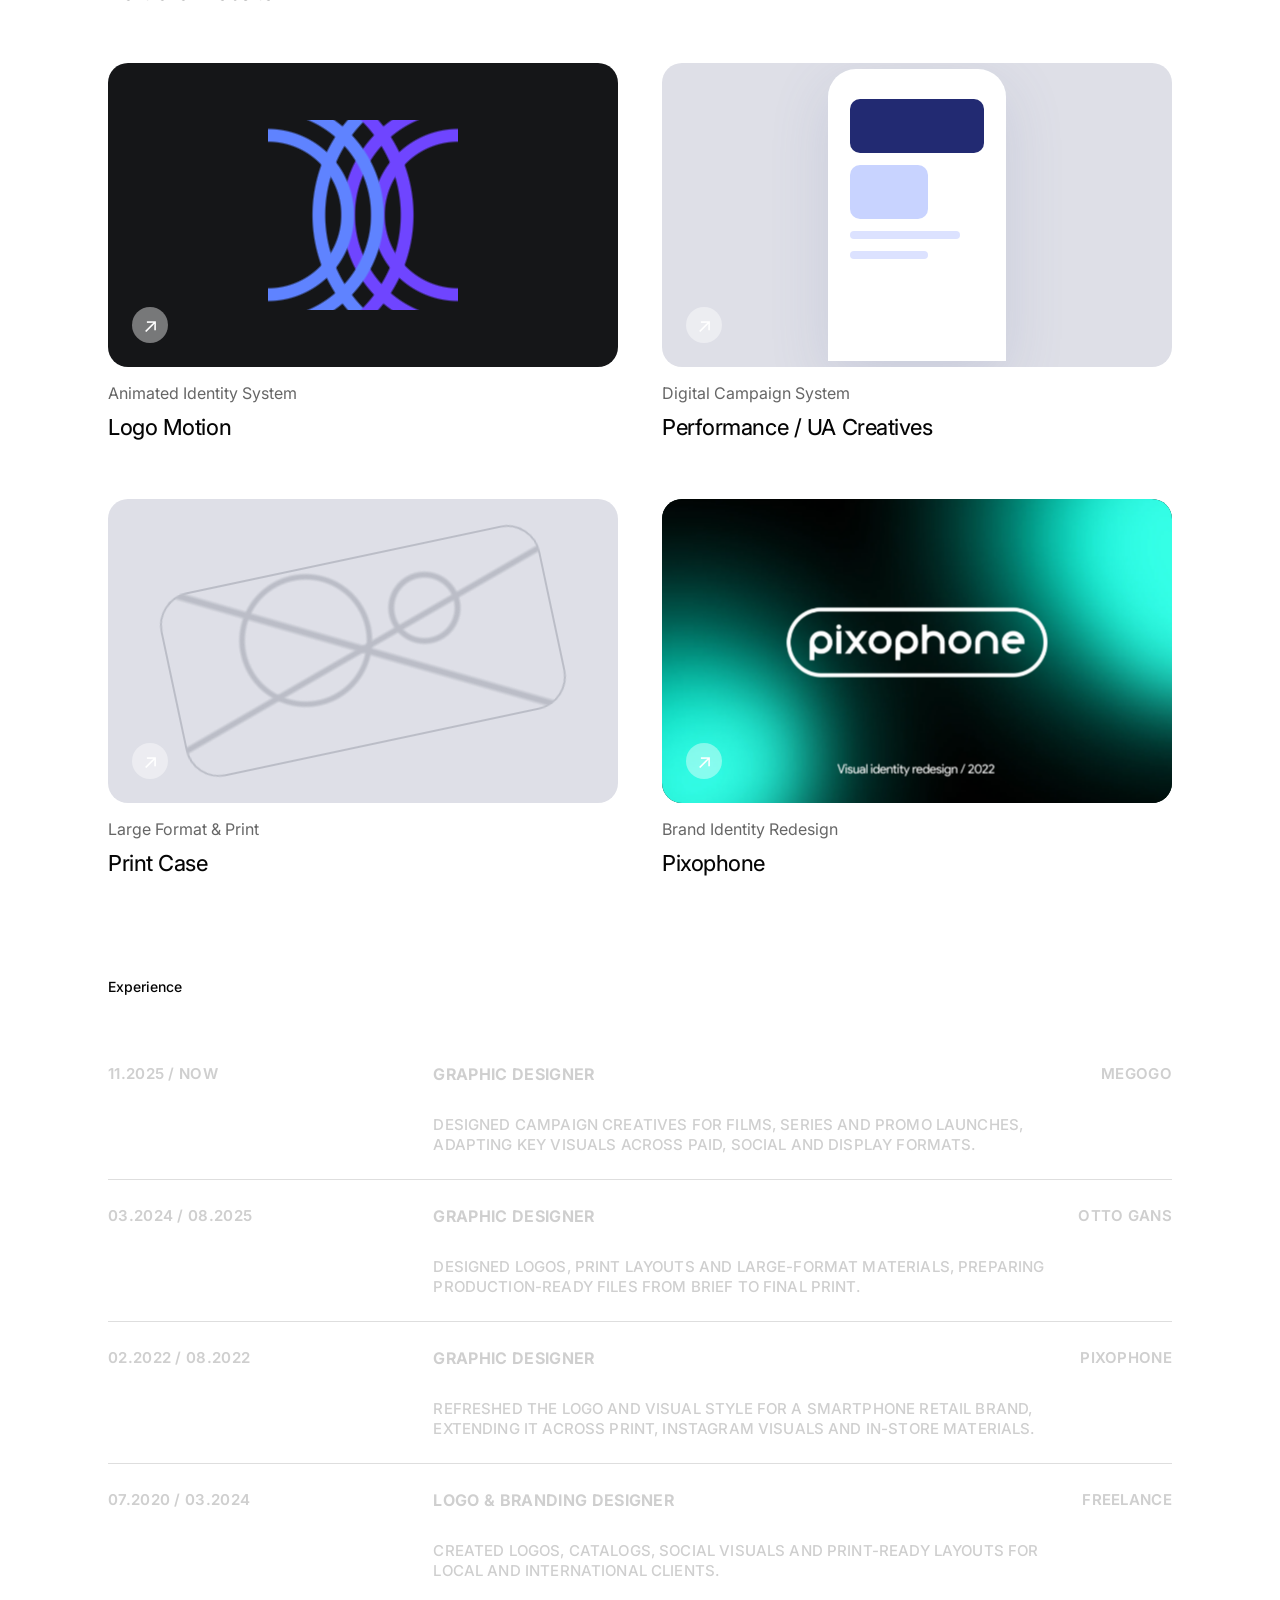
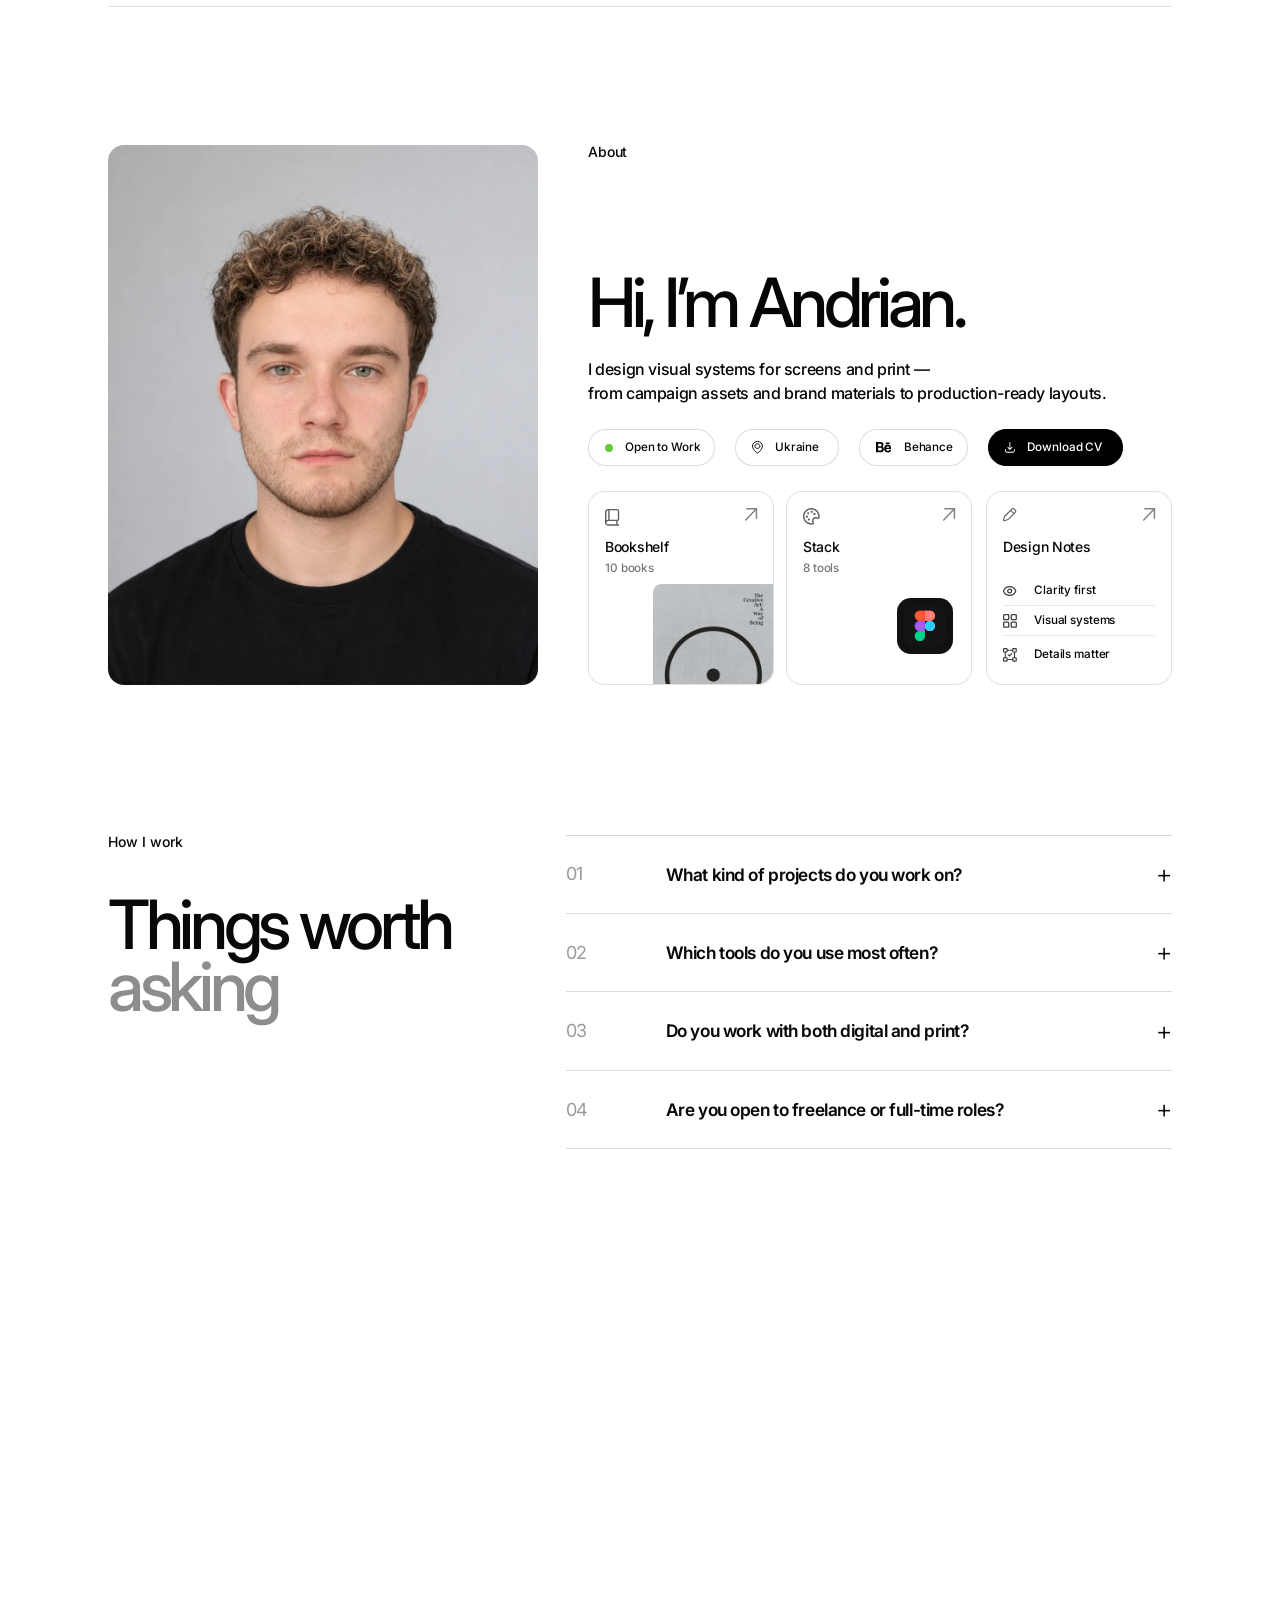
==== commit 48bce0cb: "Update portfolio content" ====
--- a/index.html
+++ b/index.html
@@ -39,7 +39,7 @@
                 <i></i><i></i><i></i><i></i>
               </span>
             </span>
-            <span class="hanzo-word hanzo-word--muted" data-split-text>Systems</span>
+            <span class="hanzo-word" data-split-text>Systems</span>
           </span>
           <span class="hanzo-row hanzo-row--bottom">
             <span class="hanzo-word hanzo-word--muted" data-split-text>for</span>
@@ -59,8 +59,41 @@
           </span>
         </h1>
 
+        <h1 class="hanzo-mobile-title" aria-label="Visual Systems for Screens and Print">
+          <span class="hanzo-mobile-line">
+            <span class="hanzo-word mobile-hero-word" data-split-text>Visual</span>
+            <span class="hanzo-mobile-rect hanzo-mobile-rect--cards" aria-hidden="true">
+              <span class="mobile-vertical-track">
+                <i></i><i></i><i></i><i></i>
+              </span>
+            </span>
+          </span>
+          <span class="hanzo-mobile-line">
+            <span class="hanzo-word mobile-hero-word" data-split-text>Systems</span>
+          </span>
+          <span class="hanzo-mobile-line hanzo-mobile-line--muted">
+            <span class="hanzo-word mobile-hero-word" data-split-text>for Screens</span>
+          </span>
+          <span class="hanzo-mobile-line hanzo-mobile-line--print">
+            <span class="hanzo-mobile-rect hanzo-mobile-rect--mark" aria-hidden="true">
+              <span class="mobile-horizontal-track">
+                <span class="mobile-logo-slot mobile-logo-slot--poray"><img class="hero-logo" src="./assets/hero-logo-exclude.svg" alt="" decoding="async" /></span>
+                <span class="mobile-logo-slot mobile-logo-slot--vyan"><img class="hero-logo" src="./assets/hero-logo-group-2.svg" alt="" decoding="async" /></span>
+                <span class="mobile-logo-slot mobile-logo-slot--pixophone"><img class="hero-logo" src="./assets/hero-logo-group.svg" alt="" decoding="async" /></span>
+                <span class="mobile-logo-slot mobile-logo-slot--mark"><img class="hero-logo" src="./assets/hero-logo-subtract.svg" alt="" decoding="async" /></span>
+                <span class="mobile-logo-slot mobile-logo-slot--poray"><img class="hero-logo" src="./assets/hero-logo-exclude.svg" alt="" decoding="async" /></span>
+                <span class="mobile-logo-slot mobile-logo-slot--vyan"><img class="hero-logo" src="./assets/hero-logo-group-2.svg" alt="" decoding="async" /></span>
+                <span class="mobile-logo-slot mobile-logo-slot--pixophone"><img class="hero-logo" src="./assets/hero-logo-group.svg" alt="" decoding="async" /></span>
+                <span class="mobile-logo-slot mobile-logo-slot--mark"><img class="hero-logo" src="./assets/hero-logo-subtract.svg" alt="" decoding="async" /></span>
+              </span>
+            </span>
+            <span class="hanzo-word mobile-hero-word" data-split-text>&amp; Print</span>
+          </span>
+        </h1>
+
         <p class="hanzo-copy">
-          Campaign visuals, identity assets and print-ready layouts designed to work clearly across formats.
+          <span class="hanzo-copy-desktop">Campaign visuals, brand assets and print-ready layouts built to stay clear across screens and formats.</span>
+          <span class="hanzo-copy-mobile">Campaign visuals and print-ready<br />layouts for screens and formats.</span>
         </p>
 
         <a class="hanzo-cta" href="#works">
@@ -71,59 +104,59 @@
 
       <section class="works page-shell" id="works" aria-label="Selected works">
         <article class="project project--featured reveal">
-          <a class="project-media project-media--pixophone" href="pixophone.html" aria-label="Open Pixophone Rebrand project">
+          <a class="project-media media-plugin" href="#contact" aria-label="Open Portfolio Website project">
             <span class="project-arrow">↗</span>
-            <img
-              class="pixophone-cover pixophone-cover--base"
-              src="./assets/pixophone/01.webp"
-              alt="Pixophone visual identity cover"
-              loading="lazy"
-              decoding="async"
-            />
+            <div class="window-ui" aria-hidden="true">
+              <span></span><span></span><span></span>
+            </div>
           </a>
-          <p class="project-client">Retail identity, logo refresh, print and digital assets.</p>
-          <h2>Pixophone Rebrand</h2>
+          <p class="project-client">Responsive Portfolio System</p>
+          <h2>Portfolio Website</h2>
         </article>
 
         <div class="project-grid">
           <article class="project reveal">
-            <a class="project-media media-mark" href="#contact" aria-label="Open branding project">
+            <a class="project-media media-mark" href="#contact" aria-label="Open Logo Motion project">
               <span class="project-arrow">↗</span>
               <div class="wave-mark" aria-hidden="true"></div>
             </a>
-            <p class="project-client">Promo creatives, paid ads and key visual adaptations.</p>
-            <h2>Entertainment Campaign Visuals</h2>
+            <p class="project-client">Animated Identity System</p>
+            <h2>Logo Motion</h2>
           </article>
 
           <article class="project reveal">
-            <a class="project-media media-mobile" href="#contact" aria-label="Open digital assets project">
+            <a class="project-media media-mobile" href="#contact" aria-label="Open Performance / UA Creatives project">
               <span class="project-arrow">↗</span>
               <div class="phone-ui" aria-hidden="true">
                 <span></span><span></span><span></span><span></span>
               </div>
             </a>
-            <p class="project-client">Flyers, banners, certificates and production-ready layouts.</p>
-            <h2>Print & Prepress Works</h2>
+            <p class="project-client">Digital Campaign System</p>
+            <h2>Performance / UA Creatives</h2>
           </article>
 
           <article class="project reveal">
-            <a class="project-media media-line" href="#contact" aria-label="Open infographic project">
+            <a class="project-media media-line" href="#contact" aria-label="Open Print Case project">
               <span class="project-arrow">↗</span>
               <div class="line-art" aria-hidden="true"></div>
             </a>
-            <p class="project-client">Selected logos, symbols and identity explorations.</p>
-            <h2>Logo & Identity Marks</h2>
+            <p class="project-client">Large Format &amp; Print</p>
+            <h2>Print Case</h2>
           </article>
 
           <article class="project reveal">
-            <a class="project-media media-plugin" href="#contact" aria-label="Open presentation project">
+            <a class="project-media project-media--pixophone" href="pixophone.html" aria-label="Open Pixophone project">
               <span class="project-arrow">↗</span>
-              <div class="window-ui" aria-hidden="true">
-                <span></span><span></span><span></span>
-              </div>
-            </a>
-            <p class="project-client">Personal visual system and interactive portfolio layout.</p>
-            <h2>Portfolio Website</h2>
+              <img
+                class="pixophone-cover pixophone-cover--base"
+                src="./assets/pixophone/01.webp"
+                alt="Pixophone visual identity cover"
+                loading="lazy"
+                decoding="async"
+              />
+            </a>
+            <p class="project-client">Brand Identity Redesign</p>
+            <h2>Pixophone</h2>
           </article>
         </div>
       </section>
@@ -136,7 +169,8 @@
             <h2>Graphic Designer</h2>
             <p class="experience-company">MEGOGO</p>
             <p class="experience-description">
-              Designed digital creatives for entertainment campaigns, paid ads and promo visuals, adapting key visuals for films, series and special projects across multiple formats and deadlines.
+              <span class="experience-description-desktop">Designed campaign creatives for films, series and promo launches, adapting key visuals across paid, social and display formats.</span>
+              <span class="experience-description-mobile">Campaign creatives for films, series and promo launches,<br />adapted across paid, social and display formats.</span>
             </p>
           </article>
 
@@ -145,16 +179,18 @@
             <h2>Graphic Designer</h2>
             <p class="experience-company">Otto Gans</p>
             <p class="experience-description">
-              Designed logos, print layouts, large-format materials and branded assets, while preparing production-ready files and guiding projects from brief to final print.
+              <span class="experience-description-desktop">Designed logos, print layouts and large-format materials, preparing production-ready files from brief to final print.</span>
+              <span class="experience-description-mobile">Designed logos, print layouts and large-format materials,<br />preparing production-ready files from brief to final print.</span>
             </p>
           </article>
 
           <article class="experience-item" data-experience-item>
             <p class="experience-period">02.2022 / 08.2022</p>
-            <h2>Content Maker / Graphic Designer</h2>
+            <h2>Graphic Designer</h2>
             <p class="experience-company">Pixophone</p>
             <p class="experience-description">
-              Refreshed the logo and visual style for a local smartphone retail brand, creating identity materials, print assets and Instagram visuals for a more consistent brand presence.
+              <span class="experience-description-desktop">Refreshed the logo and visual style for a smartphone retail brand, extending it across print, Instagram visuals and in-store materials.</span>
+              <span class="experience-description-mobile">Refreshed the logo and visual style for a retail brand,<br />extending it across print, Instagram and in-store materials.</span>
             </p>
           </article>
 
@@ -163,7 +199,8 @@
             <h2>Logo & Branding Designer</h2>
             <p class="experience-company">Freelance</p>
             <p class="experience-description">
-              Created logos, catalogs, social media visuals, illustrations and print-ready layouts for local and English-speaking clients, turning briefs into clear visual solutions.
+              <span class="experience-description-desktop">Created logos, catalogs, social visuals and print-ready layouts for local and international clients.</span>
+              <span class="experience-description-mobile">Created logos, catalogs, social visuals and print-ready<br />layouts for local and international clients.</span>
             </p>
           </article>
         </div>
@@ -180,8 +217,8 @@
           <h2 class="about-title" id="about-title">Hi, I’m Andrian.</h2>
 
           <p class="about-description">
-            Graphic designer creating visual systems for screens and print,<br />
-            combining campaign visuals, identity thinking and prepress experience.
+            <span class="about-description-desktop">I design visual systems for screens and print —<br />from campaign assets and brand materials to production-ready layouts.</span>
+            <span class="about-description-mobile">Campaign visuals and print-ready layouts<br />for screens and formats.</span>
           </p>
 
           <div class="about-pills" aria-label="About links and status">
@@ -203,43 +240,47 @@
             </a>
           </div>
 
-          <article class="about-card about-card--books">
-            <img class="card-icon card-icon--books" src="./assets/about/Icon.svg" alt="" />
-            <img class="card-arrow" src="./assets/about/Vector 46.svg" alt="" />
-            <h3 class="card-title">Bookshelf</h3>
-            <p class="card-small">10 books</p>
-            <div class="book-cover-crop" aria-hidden="true">
-              <img class="book-cover-image" src="./assets/about/book-cover.png" alt="" />
-            </div>
-          </article>
-
-          <article class="about-card about-card--stack">
-            <img class="card-icon card-icon--stack" src="./assets/about/Icon1.svg" alt="" />
-            <img class="card-arrow" src="./assets/about/Vector 46.svg" alt="" />
-            <h3 class="card-title">Stack</h3>
-            <p class="card-small">8 tools</p>
-            <img class="figma-icon" src="./assets/about/Colored.svg" alt="Figma" />
-          </article>
-
-          <article class="about-card about-card--notes">
-            <img class="card-icon card-icon--notes" src="./assets/about/Icon2.svg" alt="" />
-            <img class="card-arrow" src="./assets/about/Vector 46.svg" alt="" />
-            <h3 class="card-title">Design Notes</h3>
-            <ul class="tools-list">
-              <li>
-                <img src="./assets/about/Icon3.svg" alt="" />
-                <span class="tool-text">Clarity first</span>
-              </li>
-              <li>
-                <img src="./assets/about/visual-systems-icon.svg" alt="" />
-                <span class="tool-text">Visual systems</span>
-              </li>
-              <li>
-                <img src="./assets/about/Icon5.svg" alt="" />
-                <span class="tool-text">Details matter</span>
-              </li>
-            </ul>
-          </article>
+          <div class="about-cards-track" aria-label="Personal cards">
+            <article class="about-card about-card--books">
+              <img class="card-icon card-icon--books" src="./assets/about/Icon.svg" alt="" />
+              <img class="card-arrow" src="./assets/about/Vector 46.svg" alt="" />
+              <h3 class="card-title">Bookshelf</h3>
+              <p class="card-small">10 books</p>
+              <div class="book-cover-crop" aria-hidden="true">
+                <img class="book-cover-image" src="./assets/about/book-cover.png" alt="" />
+              </div>
+            </article>
+
+            <article class="about-card about-card--stack">
+              <img class="card-icon card-icon--stack" src="./assets/about/Icon1.svg" alt="" />
+              <img class="card-arrow" src="./assets/about/Vector 46.svg" alt="" />
+              <h3 class="card-title">Stack</h3>
+              <p class="card-small">8 tools</p>
+              <span class="figma-icon" aria-hidden="true">
+                <img src="./assets/about/Colored.svg" alt="" />
+              </span>
+            </article>
+
+            <article class="about-card about-card--notes">
+              <img class="card-icon card-icon--notes" src="./assets/about/Icon2.svg" alt="" />
+              <img class="card-arrow" src="./assets/about/Vector 46.svg" alt="" />
+              <h3 class="card-title">Design Notes</h3>
+              <ul class="tools-list">
+                <li>
+                  <img src="./assets/about/Icon3.svg" alt="" />
+                  <span class="tool-text">Clarity first</span>
+                </li>
+                <li>
+                  <img src="./assets/about/visual-systems-icon.svg" alt="" />
+                  <span class="tool-text">Visual systems</span>
+                </li>
+                <li>
+                  <img src="./assets/about/Icon5.svg" alt="" />
+                  <span class="tool-text">Details matter</span>
+                </li>
+              </ul>
+            </article>
+          </div>
         </div>
       </section>
 
@@ -248,8 +289,7 @@
           <div class="how-i-work__intro">
             <p class="section-label how-i-work__label">How I work</p>
             <h2 class="how-i-work__title">
-              <span>Things</span>
-              <span>worth</span>
+              <span>Things worth</span>
               <span class="is-muted">asking</span>
             </h2>
           </div>
@@ -258,11 +298,11 @@
             <article class="how-i-work__item" data-work-item>
               <button class="how-i-work__trigger" type="button" aria-expanded="false">
                 <span class="how-i-work__number">01</span>
-                <span class="how-i-work__question">What kind of design work do you focus on?</span>
+                <span class="how-i-work__question">What kind of projects do you work on?</span>
                 <span class="how-i-work__icon">+</span>
               </button>
               <div class="how-i-work__panel">
-                <p>I focus on visual systems across campaign design, identity assets, layouts, presentations and production-ready materials.</p>
+                <p>I focus on campaign design, brand assets, layouts, presentations and production-ready materials that stay consistent across formats.</p>
               </div>
             </article>
 
@@ -284,7 +324,7 @@
                 <span class="how-i-work__icon">+</span>
               </button>
               <div class="how-i-work__panel">
-                <p>Yes. I work across screen and print, creating assets that stay visually consistent while fitting the needs of each format.</p>
+                <p>Yes. I work across screens and print, creating assets that stay consistent while fitting the needs of each format.</p>
               </div>
             </article>
 
@@ -295,7 +335,7 @@
                 <span class="how-i-work__icon">+</span>
               </button>
               <div class="how-i-work__panel">
-                <p>Yes — I’m open to selected freelance collaborations and thoughtful full-time design opportunities.</p>
+                <p>Yes — I’m open to freelance projects and full-time roles where design quality and clear communication matter.</p>
               </div>
             </article>
           </div>
@@ -306,7 +346,7 @@
         <div class="footer-shell reveal">
           <div>
             <p class="section-label">Contact</p>
-            <h2>Let’s start creating together</h2>
+            <h2>Let’s talk about the next project</h2>
             <a class="footer-button" href="mailto:sic-itur-ad-astra@ukr.net">Let’s talk ↗</a>
           </div>
 
--- a/styles.css
+++ b/styles.css
@@ -458,6 +458,17 @@
     transform 820ms cubic-bezier(0.22, 1, 0.36, 1) 1280ms;
 }
 
+.hanzo-mobile-title,
+.hanzo-copy-mobile,
+.about-description-mobile {
+  display: none;
+}
+
+.hanzo-copy-desktop,
+.about-description-desktop {
+  display: inline;
+}
+
 .hanzo-cta {
   display: inline-flex;
   min-height: 74px;
@@ -1959,6 +1970,10 @@
   background: rgba(255, 255, 255, 0.56);
 }
 
+.about-cards-track {
+  display: contents;
+}
+
 .about-card--books {
   top: var(--card-y);
   left: var(--content-x);
@@ -2051,10 +2066,27 @@
 
 .figma-icon {
   position: absolute;
+  display: grid;
   right: 18px;
   bottom: 30px;
   width: 56px;
   height: 56px;
+  place-items: center;
+  overflow: hidden;
+  border-radius: 14px;
+  background: #111111;
+}
+
+.figma-icon img {
+  width: 42px;
+  height: 42px;
+  object-fit: contain;
+}
+
+.book-cover-crop,
+.figma-icon,
+.tools-list {
+  display: none;
 }
 
 .tools-list {
@@ -2101,7 +2133,8 @@
   flex: 1 1 auto;
 }
 
-.about-reveal .about-frame > * {
+.about-reveal .about-frame > *,
+.about-reveal .about-card {
   --about-delay: 0ms;
 
   opacity: 0;
@@ -2150,7 +2183,8 @@
   --about-delay: 610ms;
 }
 
-.about-reveal.is-visible .about-frame > * {
+.about-reveal.is-visible .about-frame > *,
+.about-reveal.is-visible .about-card {
   opacity: 1;
   transform: none;
   filter: blur(0);
@@ -2240,3 +2274,2037 @@
     transition: none;
   }
 }
+
+@media (max-width: 767px) {
+  :root {
+    --nav-scroll-offset: 36px;
+  }
+
+  .toolbar,
+  .toolbar.is-compact {
+    position: absolute;
+    top: calc(env(safe-area-inset-top, 0px) + 20px);
+    left: clamp(20px, 6.15vw, 28px);
+    right: clamp(20px, 6.15vw, 28px);
+    display: block;
+    width: auto;
+    min-height: auto;
+    margin: 0;
+    padding: 0;
+    border: 0;
+    border-radius: 0;
+    background: transparent;
+    box-shadow: none;
+    backdrop-filter: none;
+    transform: none;
+  }
+
+  .toolbar-logo,
+  .toolbar.is-compact .toolbar-logo {
+    display: inline-flex;
+    min-height: 36px;
+    align-items: center;
+    color: var(--ink);
+    font-size: 18px;
+    font-weight: 580;
+    letter-spacing: -0.035em;
+  }
+
+  .toolbar-nav,
+  .toolbar.is-compact .toolbar-nav {
+    display: none;
+  }
+
+  .toolbar,
+  .toolbar.is-compact {
+    text-align: right;
+  }
+
+  .hanzo-hero {
+    --mobile-hero-gutter: clamp(28px, 8vw, 40px);
+
+    min-height: 100svh;
+    align-content: center;
+    justify-items: stretch;
+    padding: calc(env(safe-area-inset-top, 0px) + 104px) max(var(--mobile-hero-gutter), env(safe-area-inset-right, 0px)) 96px
+      max(var(--mobile-hero-gutter), env(safe-area-inset-left, 0px));
+    text-align: left;
+  }
+
+  .hanzo-booking {
+    position: static;
+    left: auto;
+    top: auto;
+    width: fit-content;
+    min-height: 34px;
+    justify-self: center;
+    gap: 9px;
+    margin: 0 auto 24px;
+    padding: 0 18px;
+    background: transparent;
+    box-shadow: 0 12px 24px rgba(0, 0, 0, 0.12);
+    color: rgba(0, 0, 0, 0.62);
+    font-size: 14px;
+    letter-spacing: -0.025em;
+    text-align: center;
+    transform: translateY(8px) scale(0.98);
+  }
+
+  body.is-loaded .hanzo-booking {
+    transform: translateY(0) scale(1);
+  }
+
+  .hanzo-title {
+    display: none;
+  }
+
+  .hanzo-mobile-title {
+    display: grid;
+    width: min(100%, 390px);
+    margin: 0 auto;
+    gap: 0.035em;
+    color: #000000;
+    font-size: clamp(49px, 14.5vw, 68px);
+    font-weight: 500;
+    line-height: 0.91;
+    letter-spacing: -0.064em;
+  }
+
+  .hanzo-mobile-line {
+    display: flex;
+    min-width: 0;
+    align-items: center;
+    justify-content: flex-start;
+    gap: clamp(8px, 2.8vw, 13px);
+    white-space: nowrap;
+  }
+
+  .hanzo-mobile-line--muted {
+    color: #777777;
+  }
+
+  .hanzo-mobile-title .hanzo-word {
+    display: inline-block;
+    min-width: 0;
+    overflow: visible;
+  }
+
+  .hanzo-mobile-title .hanzo-space {
+    width: 0.25em;
+  }
+
+  .hanzo-mobile-rect {
+    --mobile-rect-w: clamp(76px, 22vw, 98px);
+    --mobile-rect-h: clamp(42px, 12vw, 54px);
+
+    position: relative;
+    display: inline-grid;
+    flex: 0 0 var(--mobile-rect-w);
+    width: var(--mobile-rect-w);
+    height: var(--mobile-rect-h);
+    overflow: hidden;
+    place-items: center;
+    border: 2px solid #000000;
+    border-radius: clamp(16px, 5vw, 22px);
+    background: #dedfe7;
+    box-shadow: 0 12px 28px rgba(0, 0, 0, 0.14);
+    opacity: 0;
+    will-change: transform, opacity;
+  }
+
+  .hanzo-mobile-rect--cards {
+    transform: translateY(18px) rotate(-13deg) scale(0.92);
+  }
+
+  .hanzo-mobile-rect--mark {
+    background: #222222;
+    transform: translateY(18px) rotate(10deg) scale(0.92);
+  }
+
+  .mobile-vertical-track {
+    display: grid;
+    width: 100%;
+    transform: translateY(0);
+    will-change: transform;
+  }
+
+  .mobile-vertical-track i {
+    display: block;
+    width: var(--mobile-rect-w);
+    height: var(--mobile-rect-h);
+    background: linear-gradient(120deg, #f0d340 0 35%, #527b61 35% 68%, #f5f3e8 68% 100%);
+  }
+
+  .mobile-vertical-track i:nth-child(2) {
+    background: linear-gradient(120deg, #111111 0 42%, #7345ff 42% 70%, #f7f7f3 70% 100%);
+  }
+
+  .mobile-vertical-track i:nth-child(3) {
+    background: linear-gradient(120deg, #2457ff 0 34%, #f0f0ef 34% 63%, #171717 63% 100%);
+  }
+
+  .mobile-horizontal-track {
+    display: flex;
+    align-items: center;
+    gap: 18px;
+    width: max-content;
+    transform: translate3d(0, 0, 0);
+    will-change: transform;
+  }
+
+  .mobile-logo-slot {
+    display: grid;
+    flex: 0 0 54px;
+    width: 54px;
+    height: 34px;
+    place-items: center;
+  }
+
+  .mobile-logo-slot .hero-logo {
+    display: block;
+    max-width: 46px;
+    max-height: 28px;
+    opacity: 0.52;
+  }
+
+  .mobile-logo-slot--poray .hero-logo {
+    max-width: 48px;
+    max-height: 28px;
+  }
+
+  .mobile-logo-slot--vyan .hero-logo,
+  .mobile-logo-slot--mark .hero-logo {
+    max-width: 40px;
+    max-height: 25px;
+  }
+
+  .mobile-logo-slot--pixophone .hero-logo {
+    max-width: 44px;
+    max-height: 24px;
+  }
+
+  body.is-loaded .hanzo-mobile-rect--cards {
+    animation: mobileCapsuleRollCards 820ms cubic-bezier(0.22, 1, 0.36, 1) 760ms forwards;
+  }
+
+  body.is-loaded .hanzo-mobile-rect--cards .mobile-vertical-track {
+    animation: mobileCardsLoop 5200ms linear 1420ms infinite;
+  }
+
+  body.is-loaded .hanzo-mobile-rect--mark {
+    animation: mobileCapsuleRollMark 820ms cubic-bezier(0.22, 1, 0.36, 1) 900ms forwards;
+  }
+
+  body.is-loaded .hanzo-mobile-rect--mark .mobile-horizontal-track {
+    animation: mobileMarkLoop 9000ms linear 1540ms infinite;
+  }
+
+  .hanzo-copy {
+    width: min(100%, 390px);
+    max-width: none;
+    margin: 28px auto 0;
+    font-size: clamp(15px, 4vw, 17px);
+    line-height: 1.36;
+    text-align: center;
+    white-space: normal;
+  }
+
+  .hanzo-copy-desktop {
+    display: none;
+  }
+
+  .hanzo-copy-mobile {
+    display: inline;
+  }
+
+  .hanzo-cta {
+    width: fit-content;
+    min-height: 58px;
+    justify-self: center;
+    margin: 22px auto 0;
+    padding-inline: 24px;
+    border-width: 7px;
+    font-size: 16px;
+  }
+
+  .hanzo-cta span {
+    font-size: 25px;
+  }
+
+  .experience {
+    width: min(calc(100% - 40px), 430px);
+    padding-top: 64px;
+    padding-bottom: 76px;
+    margin-inline: auto;
+  }
+
+  .experience .section-label {
+    margin: 0 0 14px;
+    font-size: 13px;
+    font-weight: 560;
+    text-transform: none;
+  }
+
+  .experience-list {
+    display: grid;
+    gap: 0;
+    margin-top: 0;
+  }
+
+  .experience-item,
+  .experience-item.is-active {
+    display: grid;
+    grid-template-columns: 1fr;
+    gap: 6px;
+    padding: 22px 0 24px;
+    border-top: 1px solid rgba(0, 3, 15, 0.12);
+    color: var(--ink);
+    opacity: 1;
+    transform: none;
+    transition: none;
+  }
+
+  .experience-item:last-child {
+    border-bottom: 1px solid rgba(0, 3, 15, 0.12);
+  }
+
+  .experience-period,
+  .experience-company,
+  .experience-description,
+  .experience-item h2 {
+    justify-self: stretch;
+    width: 100%;
+    max-width: none;
+    margin: 0;
+    padding: 0;
+    text-align: left;
+    text-transform: none;
+  }
+
+  .experience-period {
+    color: rgba(0, 3, 15, 0.48);
+    font-size: 13.5px;
+    font-weight: 560;
+    line-height: 1.25;
+  }
+
+  .experience-item h2 {
+    margin-top: 4px;
+    font-size: clamp(18px, 5.2vw, 21px);
+    font-weight: 650;
+    line-height: 1.12;
+    letter-spacing: -0.035em;
+  }
+
+  .experience-company {
+    color: rgba(0, 3, 15, 0.72);
+    font-size: 14.5px;
+    font-weight: 620;
+    line-height: 1.25;
+  }
+
+  .experience-description {
+    grid-column: auto;
+    margin-top: 6px;
+    max-width: 100%;
+    color: rgba(0, 3, 15, 0.68);
+    font-size: 16px;
+    font-weight: 560;
+    line-height: 1.45;
+    letter-spacing: -0.01em;
+  }
+
+  .about-section {
+    padding: clamp(72px, 18vw, 104px) 0 clamp(70px, 16vw, 96px);
+  }
+
+  .about-frame {
+    --mobile-about-width: min(calc(100% - 40px), 430px);
+
+    display: grid;
+    width: var(--mobile-about-width);
+    height: auto;
+    margin-inline: auto;
+    grid-template-columns: 1fr;
+    align-items: start;
+    justify-items: stretch;
+    gap: 0;
+  }
+
+  .about-frame > * {
+    max-width: 100%;
+  }
+
+  .about-photo,
+  .about-label,
+  .about-title,
+  .about-description,
+  .about-pills,
+  .about-cards-track,
+  .about-card {
+    position: relative;
+    inset: auto;
+  }
+
+  .about-label {
+    display: none;
+  }
+
+  .about-photo {
+    order: 1;
+    justify-self: center;
+    width: clamp(118px, 31vw, 148px);
+    height: auto;
+    aspect-ratio: 1;
+    margin: 0 0 clamp(52px, 12vw, 66px);
+    overflow: hidden;
+    border-radius: 999px;
+    background: #d7d7d7;
+  }
+
+  .about-photo img {
+    width: 100%;
+    height: 100%;
+    border-radius: inherit;
+    object-fit: cover;
+    object-position: center top;
+  }
+
+  .about-title {
+    order: 2;
+    width: 100%;
+    max-width: none;
+    margin: 0;
+    font-size: clamp(43px, 11.3vw, 58px);
+    font-weight: 560;
+    line-height: 0.98;
+    letter-spacing: -0.068em;
+    text-align: center;
+    white-space: nowrap;
+  }
+
+  .about-description {
+    order: 3;
+    width: min(100%, 430px);
+    max-width: none;
+    margin: clamp(20px, 4.8vw, 26px) auto 0;
+    color: #777777;
+    font-size: clamp(15px, 3.85vw, 16px);
+    font-weight: 500;
+    line-height: 1.38;
+    letter-spacing: -0.032em;
+    text-align: center;
+  }
+
+  .about-description-desktop {
+    display: none;
+  }
+
+  .about-description-mobile {
+    display: inline;
+  }
+
+  .about-description-mobile br {
+    display: block;
+  }
+
+  .about-pills {
+    order: 4;
+    display: grid;
+    grid-template-columns: minmax(0, 0.92fr) minmax(0, 1fr) minmax(0, 1.28fr);
+    gap: clamp(9px, 2.35vw, 12px);
+    width: 100%;
+    margin: clamp(28px, 6.2vw, 36px) 0 0;
+  }
+
+  .about-pill--open {
+    display: none;
+  }
+
+  .about-pill {
+    width: 100%;
+    min-width: 0;
+    height: clamp(43px, 10.8vw, 48px);
+    justify-content: center;
+    gap: clamp(6px, 1.7vw, 9px);
+    padding: 0 clamp(8px, 2.3vw, 13px);
+    overflow: hidden;
+    border-radius: 999px;
+    font-size: clamp(12.2px, 3.2vw, 14px);
+    text-overflow: ellipsis;
+  }
+
+  .about-cards-track {
+    order: 5;
+    display: grid;
+    grid-template-columns: repeat(3, minmax(0, 1fr));
+    gap: clamp(9px, 2.35vw, 12px);
+    width: 100%;
+    margin: clamp(38px, 8.2vw, 48px) 0 0;
+  }
+
+  .about-card {
+    width: 100%;
+    min-width: 0;
+    height: clamp(128px, 33vw, 152px);
+    min-height: 0;
+    padding: 0;
+    border-radius: clamp(14px, 3.8vw, 17px);
+  }
+
+  .about-card--books,
+  .about-card--stack,
+  .about-card--notes {
+    top: auto;
+    left: auto;
+  }
+
+  .about-card .card-icon,
+  .about-card .card-arrow,
+  .about-card .card-title,
+  .about-card .card-small,
+  .about-card .book-cover-crop,
+  .about-card .figma-icon,
+  .about-card .tools-list {
+    position: absolute;
+  }
+
+  .about-card .card-icon {
+    top: clamp(12px, 3vw, 15px);
+    left: clamp(12px, 3vw, 15px);
+    width: 16px;
+    height: 16px;
+    transform: none;
+  }
+
+  .about-card .card-arrow {
+    top: clamp(12px, 3vw, 15px);
+    right: clamp(12px, 3vw, 15px);
+    width: 13px;
+    height: 13px;
+  }
+
+  .about-card .card-title {
+    top: clamp(43px, 10.9vw, 52px);
+    right: clamp(12px, 3vw, 15px);
+    left: clamp(12px, 3vw, 15px);
+    font-size: clamp(13px, 3.45vw, 15px);
+  }
+
+  .about-card .card-small {
+    top: clamp(64px, 16vw, 76px);
+    left: clamp(12px, 3vw, 15px);
+    font-size: clamp(10.6px, 2.8vw, 12px);
+  }
+
+  .about-card .book-cover-crop {
+    right: 0;
+    bottom: 0;
+    width: 58%;
+    height: 48%;
+  }
+
+  .about-card .book-cover-image {
+    width: 100%;
+    height: auto;
+  }
+
+  .about-card .figma-icon {
+    right: clamp(14px, 3.3vw, 18px);
+    bottom: clamp(14px, 3.4vw, 18px);
+    width: clamp(34px, 8.8vw, 40px);
+    height: clamp(34px, 8.8vw, 40px);
+    border-radius: 9px;
+  }
+
+  .about-card .figma-icon img {
+    width: 100%;
+    height: 100%;
+  }
+
+  .about-card--notes .card-title {
+    top: clamp(40px, 10vw, 48px);
+    font-size: clamp(12px, 3.15vw, 14px);
+    line-height: 1.05;
+  }
+
+  .about-card .tools-list {
+    right: clamp(12px, 3vw, 15px);
+    bottom: clamp(8px, 2.2vw, 11px);
+    left: clamp(12px, 3vw, 15px);
+    gap: clamp(3px, 0.9vw, 5px);
+  }
+
+  .about-card .tools-list li {
+    min-height: 0;
+    gap: 5px;
+    padding-bottom: 5px;
+    font-size: clamp(7.8px, 2.12vw, 9.6px);
+    line-height: 1.05;
+  }
+
+  .about-card .tools-list img {
+    width: 10px;
+    height: 10px;
+  }
+}
+
+@media (max-width: 380px) {
+  .hanzo-mobile-title {
+    font-size: clamp(48px, 14.6vw, 60px);
+  }
+
+  .hanzo-mobile-rect {
+    --mobile-rect-w: 76px;
+    --mobile-rect-h: 43px;
+  }
+
+  .about-frame {
+    --mobile-about-width: min(calc(100% - 32px), 430px);
+  }
+
+  .about-title {
+    font-size: clamp(39px, 11vw, 47px);
+  }
+
+  .about-description {
+    font-size: 14.2px;
+  }
+
+  .about-pills,
+  .about-cards-track {
+    gap: 7px;
+  }
+
+  .about-pill {
+    height: 42px;
+    padding-inline: 5px;
+    font-size: 10.8px;
+  }
+
+  .about-card {
+    height: 108px;
+  }
+}
+
+@keyframes mobileCapsuleRollCards {
+  0% {
+    opacity: 0;
+    transform: translateY(18px) rotate(-13deg) scale(0.92);
+  }
+
+  68% {
+    opacity: 1;
+    transform: translateY(-3px) rotate(3deg) scale(1.02);
+  }
+
+  100% {
+    opacity: 1;
+    transform: translateY(0) rotate(-4deg) scale(1);
+  }
+}
+
+@keyframes mobileCapsuleRollMark {
+  0% {
+    opacity: 0;
+    transform: translateY(18px) rotate(10deg) scale(0.92);
+  }
+
+  68% {
+    opacity: 1;
+    transform: translateY(-3px) rotate(-3deg) scale(1.02);
+  }
+
+  100% {
+    opacity: 1;
+    transform: translateY(0) rotate(4deg) scale(1);
+  }
+}
+
+@keyframes mobileCardsLoop {
+  0%,
+  18% {
+    transform: translateY(0);
+  }
+
+  27%,
+  45% {
+    transform: translateY(calc(var(--mobile-rect-h) * -1));
+  }
+
+  54%,
+  72% {
+    transform: translateY(calc(var(--mobile-rect-h) * -2));
+  }
+
+  81%,
+  100% {
+    transform: translateY(calc(var(--mobile-rect-h) * -3));
+  }
+}
+
+@keyframes mobileMarkLoop {
+  from {
+    transform: translate3d(0, 0, 0);
+  }
+
+  to {
+    transform: translate3d(-288px, 0, 0);
+  }
+}
+
+@media (prefers-reduced-motion: reduce) {
+  .about-reveal .about-card {
+    opacity: 1 !important;
+    transform: none !important;
+    filter: none !important;
+    transition: none !important;
+  }
+
+  .hanzo-mobile-rect,
+  .mobile-vertical-track,
+  .mobile-horizontal-track {
+    animation: none !important;
+  }
+}
+
+/* Final zip sync: keep desktop/mobile behavior intentionally separated. */
+@media (min-width: 768px) {
+  .book-cover-crop {
+    display: block;
+  }
+
+  .figma-icon {
+    display: grid;
+  }
+
+  .tools-list {
+    display: grid;
+  }
+
+  .about-description-desktop {
+    display: inline;
+  }
+
+  .about-description-mobile {
+    display: none;
+  }
+}
+
+@media (max-width: 767px) {
+  :root {
+    --nav-scroll-offset: 36px;
+  }
+
+  .toolbar,
+  .toolbar.is-compact {
+    position: absolute;
+    top: calc(env(safe-area-inset-top, 0px) + 20px);
+    left: clamp(20px, 6.15vw, 28px);
+    right: clamp(20px, 6.15vw, 28px);
+    z-index: 20;
+    display: flex;
+    width: auto;
+    min-height: auto;
+    justify-content: flex-end;
+    margin: 0;
+    padding: 0;
+    border: 0;
+    border-radius: 0;
+    background: transparent;
+    box-shadow: none;
+    backdrop-filter: none;
+    transform: none;
+    text-align: right;
+  }
+
+  .toolbar-logo,
+  .toolbar.is-compact .toolbar-logo {
+    display: inline-flex;
+    width: auto;
+    min-height: 36px;
+    justify-content: flex-end;
+    margin-left: auto;
+    color: var(--ink);
+    font-size: 18px;
+    font-weight: 580;
+    letter-spacing: -0.035em;
+  }
+
+  .toolbar-nav,
+  .toolbar.is-compact .toolbar-nav {
+    display: none;
+  }
+
+  .hanzo-hero {
+    --mobile-hero-gutter: clamp(20px, 6.15vw, 28px);
+
+    min-height: 100svh;
+    align-content: center;
+    justify-items: stretch;
+    padding: calc(env(safe-area-inset-top, 0px) + 82px) max(var(--mobile-hero-gutter), env(safe-area-inset-right, 0px)) 76px
+      max(var(--mobile-hero-gutter), env(safe-area-inset-left, 0px));
+    text-align: left;
+  }
+
+  .hanzo-booking {
+    position: static;
+    left: auto;
+    top: auto;
+    width: fit-content;
+    min-height: 48px;
+    justify-self: center;
+    gap: 9px;
+    margin: 0 auto 24px;
+    padding: 0 22px;
+    border: 1px solid rgba(0, 0, 0, 0.045);
+    border-radius: 999px;
+    background: rgba(255, 255, 255, 0.88);
+    box-shadow: 0 18px 44px rgba(0, 0, 0, 0.12), 0 4px 14px rgba(0, 0, 0, 0.06);
+    color: rgba(0, 0, 0, 0.62);
+    font-size: 14px;
+    letter-spacing: -0.025em;
+    text-align: center;
+    backdrop-filter: blur(18px);
+    -webkit-backdrop-filter: blur(18px);
+    transform: translateY(8px) scale(0.98);
+  }
+
+  body.is-loaded .hanzo-booking {
+    opacity: 1;
+    transform: translateY(0) scale(1);
+  }
+
+  .hanzo-title {
+    display: none;
+  }
+
+  .hanzo-mobile-title {
+    display: grid;
+    width: fit-content;
+    max-width: 100%;
+    margin-right: auto;
+    margin-left: auto;
+    gap: 0.085em;
+    color: #000000;
+    font-size: clamp(50px, 15.2vw, 72px);
+    font-weight: 500;
+    line-height: 0.96;
+    letter-spacing: -0.052em;
+  }
+
+  .hanzo-mobile-line {
+    display: flex;
+    width: max-content;
+    max-width: 100%;
+    min-width: 0;
+    align-items: center;
+    justify-content: flex-start;
+    gap: clamp(10px, 3.2vw, 16px);
+    white-space: nowrap;
+  }
+
+  .hanzo-mobile-line--muted {
+    color: #777777;
+  }
+
+  .hanzo-mobile-line--print {
+    gap: clamp(9px, 2.4vw, 12px);
+  }
+
+  .hanzo-mobile-title .hanzo-word {
+    display: inline-block;
+    min-width: 0;
+    overflow: visible;
+  }
+
+  .hanzo-mobile-title .hanzo-space {
+    width: 0.25em;
+  }
+
+  .hanzo-mobile-rect {
+    --mobile-rect-w: clamp(78px, 24vw, 104px);
+    --mobile-rect-h: clamp(44px, 13vw, 56px);
+
+    position: relative;
+    display: inline-grid;
+    flex: 0 0 var(--mobile-rect-w);
+    width: var(--mobile-rect-w);
+    height: var(--mobile-rect-h);
+    overflow: hidden;
+    place-items: center;
+    border: 2px solid #000000;
+    border-radius: clamp(16px, 5vw, 22px);
+    background: #dedfe7;
+    box-shadow: 0 12px 28px rgba(0, 0, 0, 0.14);
+    opacity: 0;
+    will-change: transform, opacity;
+  }
+
+  .hanzo-mobile-rect--cards {
+    transform: translateY(18px) rotate(-13deg) scale(0.92);
+  }
+
+  .hanzo-mobile-rect--mark {
+    background: #222222;
+    transform: translateY(18px) rotate(10deg) scale(0.92);
+  }
+
+  .mobile-vertical-track {
+    display: grid;
+    width: 100%;
+    transform: translateY(0);
+    will-change: transform;
+  }
+
+  .mobile-horizontal-track {
+    display: flex;
+    width: max-content;
+    align-items: center;
+    gap: 10px;
+    transform: translate3d(0, 0, 0);
+    will-change: transform;
+  }
+
+  .mobile-logo-slot {
+    display: grid;
+    flex: 0 0 50px;
+    width: 50px;
+    height: 34px;
+    place-items: center;
+  }
+
+  .mobile-logo-slot .hero-logo {
+    display: block;
+    width: auto;
+    height: auto;
+    max-width: 44px;
+    max-height: 28px;
+    object-fit: contain;
+    opacity: 0.52;
+  }
+
+  .mobile-logo-slot--poray .hero-logo {
+    max-width: 46px;
+    max-height: 28px;
+  }
+
+  .mobile-logo-slot--vyan .hero-logo,
+  .mobile-logo-slot--mark .hero-logo {
+    max-width: 39px;
+    max-height: 25px;
+  }
+
+  .mobile-logo-slot--pixophone .hero-logo {
+    max-width: 42px;
+    max-height: 24px;
+  }
+
+  body.is-loaded .hanzo-mobile-rect--cards {
+    animation: mobileCapsuleRollCards 980ms cubic-bezier(0.22, 1, 0.36, 1) 560ms forwards;
+  }
+
+  body.is-loaded .hanzo-mobile-rect--cards .mobile-vertical-track {
+    animation: mobileCardsLoop 6200ms linear 1540ms infinite;
+  }
+
+  body.is-loaded .hanzo-mobile-rect--mark {
+    animation: mobileCapsuleRollMark 980ms cubic-bezier(0.22, 1, 0.36, 1) 1420ms forwards;
+  }
+
+  body.is-loaded .hanzo-mobile-rect--mark .mobile-horizontal-track {
+    animation: mobileMarkLoop 15000ms linear 2400ms infinite;
+  }
+
+  .hanzo-copy {
+    width: min(100%, 430px);
+    max-width: none;
+    margin: 32px auto 0;
+    color: #777777;
+    font-size: clamp(15px, 3.85vw, 16px);
+    line-height: 1.38;
+    letter-spacing: -0.032em;
+    text-align: center;
+    white-space: normal;
+  }
+
+  .hanzo-copy-desktop {
+    display: none;
+  }
+
+  .hanzo-copy-mobile {
+    display: inline;
+  }
+
+  .hanzo-cta {
+    width: fit-content;
+    min-height: 58px;
+    justify-self: center;
+    margin: 24px auto 0;
+    padding-inline: 24px;
+    border-width: 7px;
+    font-size: 16px;
+  }
+
+  .experience {
+    width: min(calc(100% - 40px), 430px);
+    margin-inline: auto;
+    padding-top: 64px;
+    padding-bottom: 76px;
+  }
+
+  .experience .section-label {
+    margin: 0 0 14px;
+    color: var(--ink);
+    font-size: 13px;
+    font-weight: 560;
+    text-transform: none;
+  }
+
+  .experience-list {
+    display: grid;
+    gap: 0;
+    margin-top: 0;
+    border-top: 1px solid rgba(0, 3, 15, 0.12);
+  }
+
+  .experience-item,
+  .experience-item.is-active {
+    display: grid;
+    grid-template-columns: 1fr;
+    gap: 6px;
+    padding: 22px 0 24px;
+    border-top: 0;
+    border-bottom: 1px solid rgba(0, 3, 15, 0.12);
+    color: var(--ink);
+    opacity: 1;
+    transform: none;
+    transition: none;
+  }
+
+  .experience-period,
+  .experience-company,
+  .experience-description,
+  .experience-item h2 {
+    justify-self: stretch;
+    width: 100%;
+    max-width: none;
+    margin: 0;
+    padding: 0;
+    text-align: left;
+    text-transform: none;
+  }
+
+  .experience-period {
+    color: rgba(0, 3, 15, 0.48);
+    font-size: 13.5px;
+    font-weight: 560;
+    line-height: 1.25;
+  }
+
+  .experience-item h2 {
+    margin-top: 4px;
+    color: #000000;
+    font-size: clamp(18px, 5.2vw, 21px);
+    font-weight: 650;
+    line-height: 1.12;
+    letter-spacing: -0.035em;
+  }
+
+  .experience-company {
+    color: rgba(0, 3, 15, 0.72);
+    font-size: 14.5px;
+    font-weight: 620;
+    line-height: 1.25;
+  }
+
+  .experience-description {
+    grid-column: auto;
+    margin-top: 6px;
+    color: rgba(0, 3, 15, 0.68);
+    font-size: 12px;
+    font-weight: 560;
+    line-height: 1.42;
+    letter-spacing: -0.012em;
+    text-align: left;
+    text-wrap: balance;
+  }
+
+  .about-section {
+    padding: clamp(72px, 18vw, 104px) 0 clamp(70px, 16vw, 96px);
+  }
+
+  .about-frame {
+    --mobile-about-width: min(calc(100% - 40px), 430px);
+
+    display: grid;
+    width: var(--mobile-about-width);
+    height: auto;
+    margin-inline: auto;
+    grid-template-columns: 1fr;
+    align-items: start;
+    justify-items: stretch;
+    gap: 0;
+  }
+
+  .about-frame > * {
+    max-width: 100%;
+  }
+
+  .about-photo,
+  .about-label,
+  .about-title,
+  .about-description,
+  .about-pills,
+  .about-cards-track,
+  .about-card {
+    position: relative;
+    inset: auto;
+  }
+
+  .about-label,
+  .about-pill--open {
+    display: none;
+  }
+
+  .about-photo {
+    order: 1;
+    justify-self: center;
+    width: clamp(118px, 31vw, 148px);
+    height: auto;
+    aspect-ratio: 1;
+    margin: 0 0 clamp(52px, 12vw, 66px);
+    overflow: hidden;
+    border-radius: 999px;
+    background: #d7d7d7;
+  }
+
+  .about-photo img {
+    display: block;
+    width: 100%;
+    height: 100%;
+    border-radius: inherit;
+    object-fit: cover;
+    object-position: center top;
+  }
+
+  .about-title {
+    order: 2;
+    width: 100%;
+    max-width: none;
+    margin: 0;
+    font-size: clamp(43px, 11.3vw, 58px);
+    font-weight: 560;
+    line-height: 0.98;
+    letter-spacing: -0.068em;
+    text-align: center;
+    white-space: nowrap;
+  }
+
+  .about-description {
+    order: 3;
+    width: min(100%, 430px);
+    max-width: none;
+    margin: clamp(20px, 4.8vw, 26px) auto 0;
+    color: #777777;
+    font-size: clamp(15px, 3.85vw, 16px);
+    font-weight: 500;
+    line-height: 1.38;
+    letter-spacing: -0.032em;
+    text-align: center;
+  }
+
+  .about-description-desktop {
+    display: none;
+  }
+
+  .about-description-mobile {
+    display: inline;
+  }
+
+  .about-description-mobile br {
+    display: block;
+  }
+
+  .about-pills {
+    order: 4;
+    display: grid;
+    grid-template-columns: minmax(0, 0.92fr) minmax(0, 1fr) minmax(0, 1.28fr);
+    gap: clamp(9px, 2.35vw, 12px);
+    width: 100%;
+    margin: clamp(28px, 6.2vw, 36px) 0 0;
+  }
+
+  .about-pill {
+    width: 100%;
+    min-width: 0;
+    height: clamp(43px, 10.8vw, 48px);
+    justify-content: center;
+    gap: clamp(6px, 1.7vw, 9px);
+    padding: 0 clamp(8px, 2.3vw, 13px);
+    overflow: hidden;
+    border-radius: 999px;
+    font-size: clamp(12.2px, 3.2vw, 14px);
+    text-overflow: ellipsis;
+  }
+
+  .about-cards-track {
+    order: 5;
+    display: grid;
+    grid-template-columns: repeat(3, minmax(0, 1fr));
+    gap: clamp(9px, 2.35vw, 12px);
+    width: 100%;
+    margin: clamp(38px, 8.2vw, 48px) 0 0;
+  }
+
+  .about-card {
+    width: 100%;
+    min-width: 0;
+    height: clamp(104px, 25vw, 124px);
+    min-height: 0;
+    padding: 0;
+    border-radius: clamp(14px, 3.8vw, 17px);
+  }
+
+  .about-card--books,
+  .about-card--stack,
+  .about-card--notes {
+    top: auto;
+    left: auto;
+  }
+
+  .about-card .card-icon,
+  .about-card .card-arrow,
+  .about-card .card-title,
+  .about-card .card-small {
+    position: absolute;
+  }
+
+  .about-card .card-icon {
+    top: clamp(12px, 3vw, 15px);
+    left: clamp(12px, 3vw, 15px);
+    width: 16px;
+    height: 16px;
+    transform: none;
+  }
+
+  .about-card .card-arrow {
+    top: clamp(12px, 3vw, 15px);
+    right: clamp(12px, 3vw, 15px);
+    width: 13px;
+    height: 13px;
+  }
+
+  .about-card .card-title {
+    top: clamp(43px, 10.9vw, 52px);
+    right: clamp(12px, 3vw, 15px);
+    left: clamp(12px, 3vw, 15px);
+    font-size: clamp(13px, 3.45vw, 15px);
+  }
+
+  .about-card .card-small {
+    top: clamp(64px, 16vw, 76px);
+    left: clamp(12px, 3vw, 15px);
+    font-size: clamp(10.6px, 2.8vw, 12px);
+  }
+
+  .about-card .book-cover-crop,
+  .about-card .figma-icon,
+  .about-card .tools-list {
+    display: none;
+  }
+
+  .how-i-work {
+    width: min(calc(100% - 40px), 430px);
+    margin-inline: auto;
+    padding: 0 0 var(--section-gap);
+    background: #ffffff;
+  }
+
+  .how-i-work__inner {
+    display: grid;
+    width: 100%;
+    grid-template-columns: 1fr;
+    gap: 64px;
+  }
+
+  .how-i-work__intro,
+  .how-i-work__accordion {
+    grid-column: 1;
+  }
+
+  .how-i-work__label {
+    margin-bottom: 34px;
+    color: var(--ink);
+    font-size: 15px;
+    font-weight: 560;
+  }
+
+  .how-i-work__title {
+    display: grid;
+    font-size: clamp(44px, 11vw, 68px);
+    font-weight: 560;
+    line-height: 0.92;
+    letter-spacing: -0.064em;
+  }
+
+  .how-i-work__trigger {
+    grid-template-columns: 64px minmax(0, 1fr) 34px;
+    gap: 24px;
+    padding: 32px 0;
+  }
+
+  .how-i-work__number {
+    font-size: 17px;
+  }
+
+  .how-i-work__question {
+    max-width: none;
+    color: #000000;
+    font-size: clamp(24px, 6.3vw, 34px);
+    font-weight: 650;
+    line-height: 1.08;
+    letter-spacing: -0.05em;
+  }
+
+  .how-i-work__icon {
+    font-size: 34px;
+    font-weight: 400;
+  }
+
+  .how-i-work__panel > p {
+    max-width: none;
+    margin-left: calc(64px + 24px);
+    font-size: 15px;
+  }
+}
+
+@media (max-width: 380px) {
+  .about-frame,
+  .experience,
+  .how-i-work {
+    width: min(calc(100% - 32px), 430px);
+  }
+
+  .hanzo-mobile-title {
+    font-size: clamp(48px, 14.6vw, 60px);
+  }
+
+  .hanzo-mobile-rect {
+    --mobile-rect-w: 76px;
+    --mobile-rect-h: 43px;
+  }
+
+  .about-card {
+    height: 100px;
+  }
+}
+
+@keyframes mobileMarkLoop {
+  from {
+    transform: translate3d(0, 0, 0);
+  }
+
+  to {
+    transform: translate3d(-240px, 0, 0);
+  }
+}
+
+@media (max-width: 767px) {
+  .how-i-work {
+    width: min(calc(100% - 32px), 430px) !important;
+    margin-inline: auto !important;
+  }
+
+  .how-i-work__inner {
+    gap: clamp(40px, 9vw, 52px) !important;
+  }
+
+  .how-i-work__trigger {
+    grid-template-columns: 34px minmax(0, 1fr) 26px !important;
+    gap: clamp(12px, 3vw, 16px) !important;
+    padding: 25px clamp(12px, 4vw, 18px) !important;
+  }
+
+  .how-i-work__number {
+    justify-self: start !important;
+    font-size: 15px !important;
+  }
+
+  .how-i-work__question {
+    width: min(100%, 280px) !important;
+    max-width: 280px !important;
+    justify-self: start !important;
+    font-size: clamp(18px, 4.85vw, 21px) !important;
+    line-height: 1.16 !important;
+    letter-spacing: -0.026em !important;
+    text-align: left !important;
+    text-wrap: pretty !important;
+  }
+
+  .how-i-work__icon {
+    justify-self: end !important;
+    font-size: 26px !important;
+  }
+
+  .how-i-work__panel > p {
+    margin-left: calc(34px + clamp(12px, 3vw, 16px) + clamp(12px, 4vw, 18px)) !important;
+    margin-right: clamp(12px, 4vw, 18px) !important;
+    font-size: 12px !important;
+    line-height: 1.42 !important;
+  }
+
+  .about-card {
+    height: clamp(104px, 25vw, 124px) !important;
+    min-height: 0 !important;
+  }
+
+  .about-card .book-cover-crop,
+  .about-card .figma-icon,
+  .about-card .tools-list {
+    display: none !important;
+  }
+
+  .about-card .card-title {
+    top: clamp(43px, 10.9vw, 52px) !important;
+  }
+
+  .about-card .card-small {
+    top: clamp(64px, 16vw, 76px) !important;
+  }
+
+  .mobile-horizontal-track {
+    gap: 8px !important;
+  }
+
+  .mobile-logo-slot {
+    flex-basis: 54px !important;
+    width: 54px !important;
+  }
+
+  .mobile-logo-slot--poray .hero-logo {
+    max-width: 58px !important;
+    max-height: 34px !important;
+  }
+
+  .mobile-logo-slot--vyan .hero-logo {
+    max-width: 44px !important;
+    max-height: 28px !important;
+  }
+
+  .mobile-logo-slot--pixophone .hero-logo {
+    max-width: 56px !important;
+    max-height: 32px !important;
+  }
+
+  .mobile-logo-slot--mark .hero-logo {
+    max-width: 39px !important;
+    max-height: 25px !important;
+  }
+}
+
+@media (max-width: 380px) {
+  .how-i-work__question {
+    max-width: 238px !important;
+  }
+}
+
+@keyframes mobileMarkLoop {
+  from {
+    transform: translate3d(0, 0, 0);
+  }
+
+  to {
+    transform: translate3d(-248px, 0, 0);
+  }
+}
+
+@media (max-width: 767px) {
+  .experience-description {
+    --mobile-experience-description-w: 368px;
+
+    justify-self: start !important;
+    width: min(100%, var(--mobile-experience-description-w)) !important;
+    max-width: var(--mobile-experience-description-w) !important;
+    font-weight: 500 !important;
+    text-wrap: normal !important;
+    overflow-wrap: normal !important;
+  }
+
+  .mobile-logo-slot--poray .hero-logo {
+    max-width: 62px !important;
+    max-height: 36px !important;
+  }
+
+  .mobile-logo-slot--pixophone .hero-logo {
+    max-width: 64px !important;
+    max-height: 36px !important;
+  }
+
+  .mobile-logo-slot--vyan .hero-logo {
+    max-width: 46px !important;
+    max-height: 29px !important;
+  }
+
+  .mobile-logo-slot {
+    flex-basis: 58px !important;
+    width: 58px !important;
+  }
+}
+
+@keyframes mobileMarkLoop {
+  from {
+    transform: translate3d(0, 0, 0);
+  }
+
+  to {
+    transform: translate3d(-264px, 0, 0);
+  }
+}
+
+:root {
+  --section-gap: clamp(104px, 8vw, 128px);
+}
+
+.hanzo-hero {
+  --mark-logo-gap: clamp(34px, 2.3vw, 46px);
+}
+
+.works,
+.experience,
+.about-section,
+.how-i-work {
+  padding-bottom: var(--section-gap) !important;
+}
+
+@media (max-width: 767px) {
+  :root {
+    --section-gap: 76px;
+  }
+
+  .works,
+  .experience,
+  .about-section,
+  .how-i-work {
+    padding-bottom: var(--section-gap) !important;
+  }
+
+  .mobile-horizontal-track {
+    gap: 12px !important;
+  }
+
+  .mobile-logo-slot {
+    flex: 0 0 auto !important;
+    height: 38px !important;
+    place-items: center !important;
+  }
+
+  .mobile-logo-slot--poray {
+    flex-basis: 70px !important;
+    width: 70px !important;
+  }
+
+  .mobile-logo-slot--vyan {
+    flex-basis: 54px !important;
+    width: 54px !important;
+  }
+
+  .mobile-logo-slot--pixophone {
+    flex-basis: 74px !important;
+    width: 74px !important;
+  }
+
+  .mobile-logo-slot--mark {
+    flex-basis: 46px !important;
+    width: 46px !important;
+  }
+
+  .mobile-logo-slot--poray .hero-logo {
+    max-width: 64px !important;
+    max-height: 37px !important;
+    --mobile-logo-y: 4px;
+  }
+
+  .mobile-logo-slot--pixophone .hero-logo {
+    max-width: 68px !important;
+    max-height: 38px !important;
+    --mobile-logo-y: 0px;
+  }
+
+  .mobile-logo-slot--vyan .hero-logo {
+    max-width: 48px !important;
+    max-height: 30px !important;
+    --mobile-logo-y: 1px;
+  }
+
+  .mobile-logo-slot--mark .hero-logo {
+    max-width: 40px !important;
+    max-height: 26px !important;
+    --mobile-logo-y: 0px;
+  }
+}
+
+@keyframes mobileMarkLoop {
+  from {
+    transform: translate3d(0, 0, 0);
+  }
+
+  to {
+    transform: translate3d(-292px, 0, 0);
+  }
+}
+
+@media (max-width: 767px) {
+  .experience-description {
+    width: 100% !important;
+    max-width: 100% !important;
+    white-space: normal !important;
+    text-wrap: normal !important;
+    overflow-wrap: normal !important;
+  }
+
+  .experience-description-desktop {
+    display: none !important;
+  }
+
+  .experience-description-mobile {
+    display: inline !important;
+  }
+
+  .mobile-logo-slot--poray .hero-logo {
+    --mobile-logo-y: 2px !important;
+  }
+
+  .about-card--notes .card-title {
+    right: auto !important;
+    width: min-content !important;
+    max-width: 64px !important;
+    line-height: 1.08 !important;
+    white-space: normal !important;
+  }
+}
+
+@media (min-width: 768px) {
+  .experience-description-desktop {
+    display: inline;
+  }
+
+  .experience-description-mobile {
+    display: none;
+  }
+}
+
+@media (max-width: 767px) {
+  .experience.is-mobile-animated .experience-item {
+    opacity: 0 !important;
+    filter: blur(14px) !important;
+    transform: translateY(26px) !important;
+    transition:
+      opacity 720ms cubic-bezier(0.22, 1, 0.36, 1),
+      filter 720ms cubic-bezier(0.22, 1, 0.36, 1),
+      transform 720ms cubic-bezier(0.22, 1, 0.36, 1) !important;
+    transition-delay: var(--experience-item-delay, 0ms) !important;
+    will-change: opacity, filter, transform;
+  }
+
+  .experience.is-mobile-animated .experience-item.is-experience-visible {
+    opacity: 1 !important;
+    filter: blur(0) !important;
+    transform: translateY(0) !important;
+  }
+
+  .experience-type-char {
+    display: inline-block;
+    opacity: 0;
+    transform: translateY(0.18em);
+  }
+
+  .experience-type-word {
+    display: inline-block;
+    white-space: nowrap;
+  }
+
+  .experience.is-mobile-animated .experience-item h2 {
+    opacity: 0;
+    filter: blur(10px);
+    transform: translateY(18px);
+    transition:
+      opacity 640ms cubic-bezier(0.22, 1, 0.36, 1),
+      filter 640ms cubic-bezier(0.22, 1, 0.36, 1),
+      transform 640ms cubic-bezier(0.22, 1, 0.36, 1);
+    transition-delay: calc(var(--experience-item-delay, 0ms) + 80ms);
+  }
+
+  .experience.is-mobile-animated .experience-item.is-experience-visible h2 {
+    opacity: 1;
+    filter: blur(0);
+    transform: translateY(0);
+  }
+
+  .experience.is-mobile-animated .experience-item.is-experience-visible .experience-type-char {
+    animation: experienceTypeIn 220ms steps(1, end) forwards;
+    animation-delay: calc(var(--experience-item-delay, 0ms) + var(--experience-char-delay, 0ms));
+  }
+}
+
+@keyframes experienceTypeIn {
+  to {
+    opacity: 1;
+    transform: translateY(0);
+  }
+}
+
+@media (prefers-reduced-motion: reduce) {
+  .experience.is-mobile-animated .experience-item,
+  .experience.is-mobile-animated .experience-item.is-experience-visible {
+    opacity: 1 !important;
+    filter: none !important;
+    transform: none !important;
+    transition: none !important;
+  }
+
+  .experience-type-char {
+    opacity: 1 !important;
+    transform: none !important;
+    animation: none !important;
+  }
+}
+
+@media (max-width: 767px) {
+  .experience-description {
+    width: 88.5% !important;
+    max-width: 88.5% !important;
+    white-space: normal !important;
+    text-wrap: normal !important;
+    overflow-wrap: normal !important;
+  }
+
+  .mobile-logo-slot--poray .hero-logo {
+    --mobile-logo-y: 2px;
+  }
+
+  .about-card--notes .card-title {
+    right: auto !important;
+    width: min-content !important;
+    max-width: 64px !important;
+    line-height: 1.08 !important;
+    white-space: normal !important;
+  }
+}
+
+:root {
+  --section-gap: clamp(104px, 8vw, 128px);
+}
+
+.works,
+.experience,
+.about-section,
+.how-i-work {
+  padding-bottom: var(--section-gap) !important;
+}
+
+@media (max-width: 767px) {
+  :root {
+    --section-gap: 76px;
+  }
+
+  .works,
+  .experience,
+  .about-section,
+  .how-i-work {
+    padding-bottom: var(--section-gap) !important;
+  }
+
+  .mobile-horizontal-track {
+    gap: 12px !important;
+  }
+
+  .mobile-logo-slot {
+    flex: 0 0 auto !important;
+    height: 38px !important;
+  }
+
+  .mobile-logo-slot--poray {
+    flex-basis: 70px !important;
+    width: 70px !important;
+  }
+
+  .mobile-logo-slot--vyan {
+    flex-basis: 54px !important;
+    width: 54px !important;
+  }
+
+  .mobile-logo-slot--pixophone {
+    flex-basis: 74px !important;
+    width: 74px !important;
+  }
+
+  .mobile-logo-slot--mark {
+    flex-basis: 46px !important;
+    width: 46px !important;
+  }
+
+  .mobile-logo-slot--poray .hero-logo {
+    max-width: 64px !important;
+    max-height: 37px !important;
+    --mobile-logo-y: 4px;
+  }
+
+  .mobile-logo-slot--pixophone .hero-logo {
+    max-width: 68px !important;
+    max-height: 38px !important;
+    --mobile-logo-y: 0px;
+  }
+
+  .mobile-logo-slot--vyan .hero-logo {
+    max-width: 48px !important;
+    max-height: 30px !important;
+    --mobile-logo-y: 1px;
+  }
+
+  .mobile-logo-slot--mark .hero-logo {
+    max-width: 40px !important;
+    max-height: 26px !important;
+    --mobile-logo-y: 0px;
+  }
+}
+
+@keyframes mobileMarkLoop {
+  from {
+    transform: translate3d(0, 0, 0);
+  }
+
+  to {
+    transform: translate3d(-292px, 0, 0);
+  }
+}
+
+@media (max-width: 767px) {
+  .experience,
+  .about-section,
+  .how-i-work {
+    padding-top: 0 !important;
+  }
+
+  .hanzo-copy {
+    width: min(100%, 430px) !important;
+    max-width: 430px !important;
+    font-size: clamp(15px, 3.75vw, 16px) !important;
+  }
+
+  .experience-description {
+    --mobile-experience-description-w: 420px;
+
+    display: block !important;
+    justify-self: start !important;
+    width: min(100%, var(--mobile-experience-description-w)) !important;
+    max-width: var(--mobile-experience-description-w) !important;
+    font-weight: 500 !important;
+    text-wrap: normal !important;
+    overflow-wrap: normal !important;
+    overflow: visible !important;
+    -webkit-line-clamp: unset !important;
+    -webkit-box-orient: initial !important;
+  }
+
+  .mobile-horizontal-track {
+    gap: 12px !important;
+  }
+
+  .mobile-logo-slot {
+    flex: 0 0 auto !important;
+    height: 38px !important;
+    place-items: center !important;
+  }
+
+  .mobile-logo-slot--poray {
+    flex-basis: 70px !important;
+    width: 70px !important;
+  }
+
+  .mobile-logo-slot--vyan {
+    flex-basis: 54px !important;
+    width: 54px !important;
+  }
+
+  .mobile-logo-slot--pixophone {
+    flex-basis: 74px !important;
+    width: 74px !important;
+  }
+
+  .mobile-logo-slot--mark {
+    flex-basis: 46px !important;
+    width: 46px !important;
+  }
+
+  .mobile-logo-slot .hero-logo {
+    transform-origin: 50% 50% !important;
+    transform: translate3d(var(--mobile-logo-x, 0), var(--mobile-logo-y, 0), 0) scale(var(--mobile-logo-scale, 1)) !important;
+  }
+
+  .mobile-logo-slot--poray .hero-logo {
+    max-width: 64px !important;
+    max-height: 37px !important;
+    --mobile-logo-y: 4px;
+  }
+
+  .mobile-logo-slot--pixophone .hero-logo {
+    max-width: 68px !important;
+    max-height: 38px !important;
+    --mobile-logo-y: 0px;
+  }
+
+  .mobile-logo-slot--vyan .hero-logo {
+    max-width: 48px !important;
+    max-height: 30px !important;
+    --mobile-logo-y: 1px;
+  }
+
+  .mobile-logo-slot--mark .hero-logo {
+    max-width: 40px !important;
+    max-height: 26px !important;
+    --mobile-logo-y: 0px;
+  }
+}
+
+@keyframes mobileMarkLoop {
+  from {
+    transform: translate3d(0, 0, 0);
+  }
+
+  to {
+    transform: translate3d(-292px, 0, 0);
+  }
+}
+
+@media (max-width: 767px) {
+  .experience-description {
+    width: 100% !important;
+    max-width: 100% !important;
+    white-space: normal !important;
+    text-wrap: normal !important;
+    overflow-wrap: normal !important;
+  }
+
+  .experience-description-desktop {
+    display: none !important;
+  }
+
+  .experience-description-mobile {
+    display: inline !important;
+  }
+
+  .mobile-logo-slot--poray .hero-logo {
+    --mobile-logo-y: 2px !important;
+  }
+
+  .about-card--notes .card-title {
+    right: auto !important;
+    width: min-content !important;
+    max-width: 64px !important;
+    line-height: 1.08 !important;
+    white-space: normal !important;
+  }
+}
+
+@media (min-width: 768px) {
+  .experience-description-desktop {
+    display: inline;
+  }
+
+  .experience-description-mobile {
+    display: none;
+  }
+}
+
+@media (max-width: 767px) {
+  .experience.is-mobile-animated .experience-item {
+    opacity: 0 !important;
+    filter: blur(14px) !important;
+    transform: translateY(26px) !important;
+    transition:
+      opacity 720ms cubic-bezier(0.22, 1, 0.36, 1),
+      filter 720ms cubic-bezier(0.22, 1, 0.36, 1),
+      transform 720ms cubic-bezier(0.22, 1, 0.36, 1) !important;
+    transition-delay: var(--experience-item-delay, 0ms) !important;
+    will-change: opacity, filter, transform;
+  }
+
+  .experience.is-mobile-animated .experience-item.is-experience-visible {
+    opacity: 1 !important;
+    filter: blur(0) !important;
+    transform: translateY(0) !important;
+  }
+
+  .experience-type-char {
+    display: inline-block;
+    opacity: 0;
+    transform: translateY(0.18em);
+  }
+
+  .experience-type-space {
+    display: inline;
+  }
+
+  .experience.is-mobile-animated .experience-item.is-experience-visible .experience-type-char {
+    animation: experienceTypeIn 220ms steps(1, end) forwards;
+    animation-delay: calc(var(--experience-item-delay, 0ms) + var(--experience-char-delay, 0ms));
+  }
+}
+
+@keyframes experienceTypeIn {
+  to {
+    opacity: 1;
+    transform: translateY(0);
+  }
+}
+
+@media (prefers-reduced-motion: reduce) {
+  .experience.is-mobile-animated .experience-item,
+  .experience.is-mobile-animated .experience-item.is-experience-visible {
+    opacity: 1 !important;
+    filter: none !important;
+    transform: none !important;
+    transition: none !important;
+  }
+
+  .experience-type-char {
+    opacity: 1 !important;
+    transform: none !important;
+    animation: none !important;
+  }
+}
+
+@media (max-width: 767px) {
+  .experience-type-word {
+    display: inline-block !important;
+    white-space: nowrap !important;
+  }
+
+  .experience.is-mobile-animated .experience-item h2 {
+    opacity: 0;
+    filter: blur(10px);
+    transform: translateY(18px);
+    transition:
+      opacity 640ms cubic-bezier(0.22, 1, 0.36, 1),
+      filter 640ms cubic-bezier(0.22, 1, 0.36, 1),
+      transform 640ms cubic-bezier(0.22, 1, 0.36, 1);
+    transition-delay: calc(var(--experience-item-delay, 0ms) + 80ms);
+  }
+
+  .experience.is-mobile-animated .experience-item.is-experience-visible h2 {
+    opacity: 1;
+    filter: blur(0);
+    transform: translateY(0);
+  }
+}
+
+@media (prefers-reduced-motion: reduce) {
+  .experience.is-mobile-animated .experience-item h2,
+  .experience.is-mobile-animated .experience-item.is-experience-visible h2 {
+    opacity: 1 !important;
+    filter: none !important;
+    transform: none !important;
+    transition: none !important;
+  }
+}
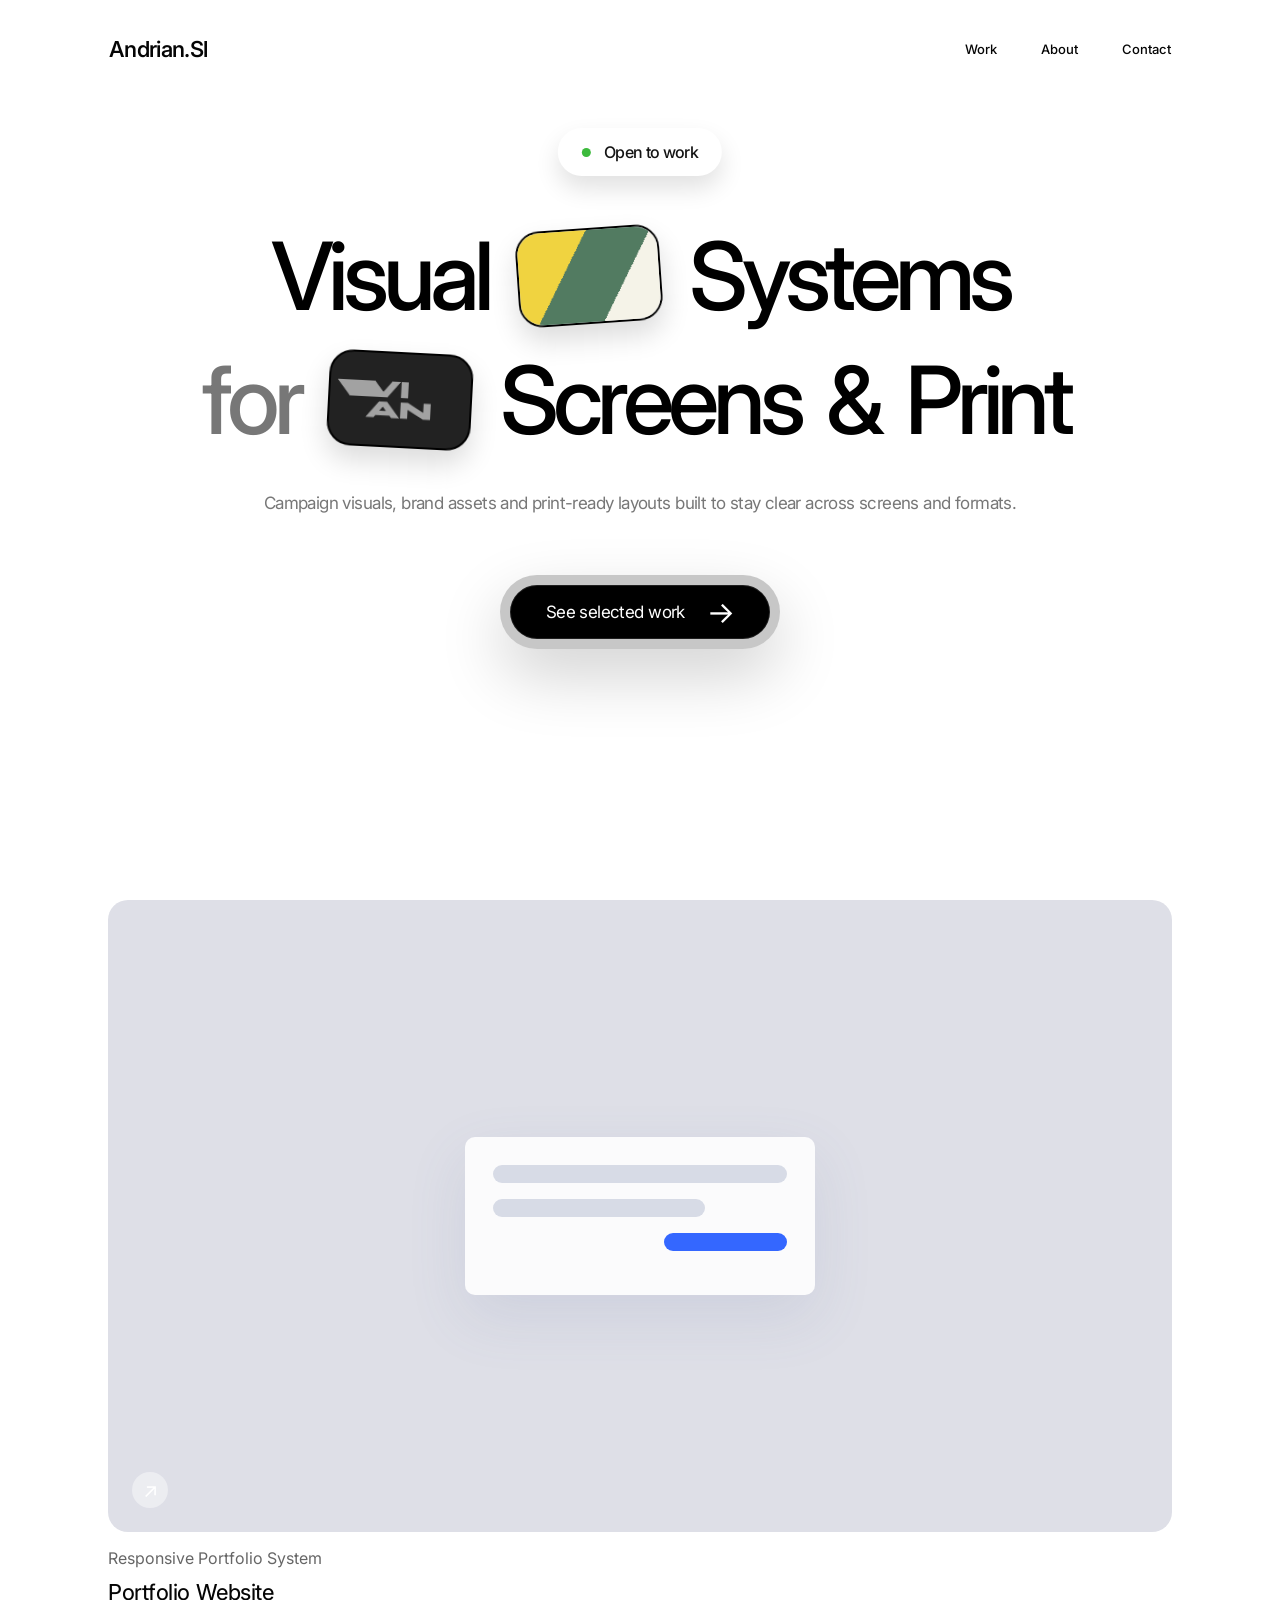
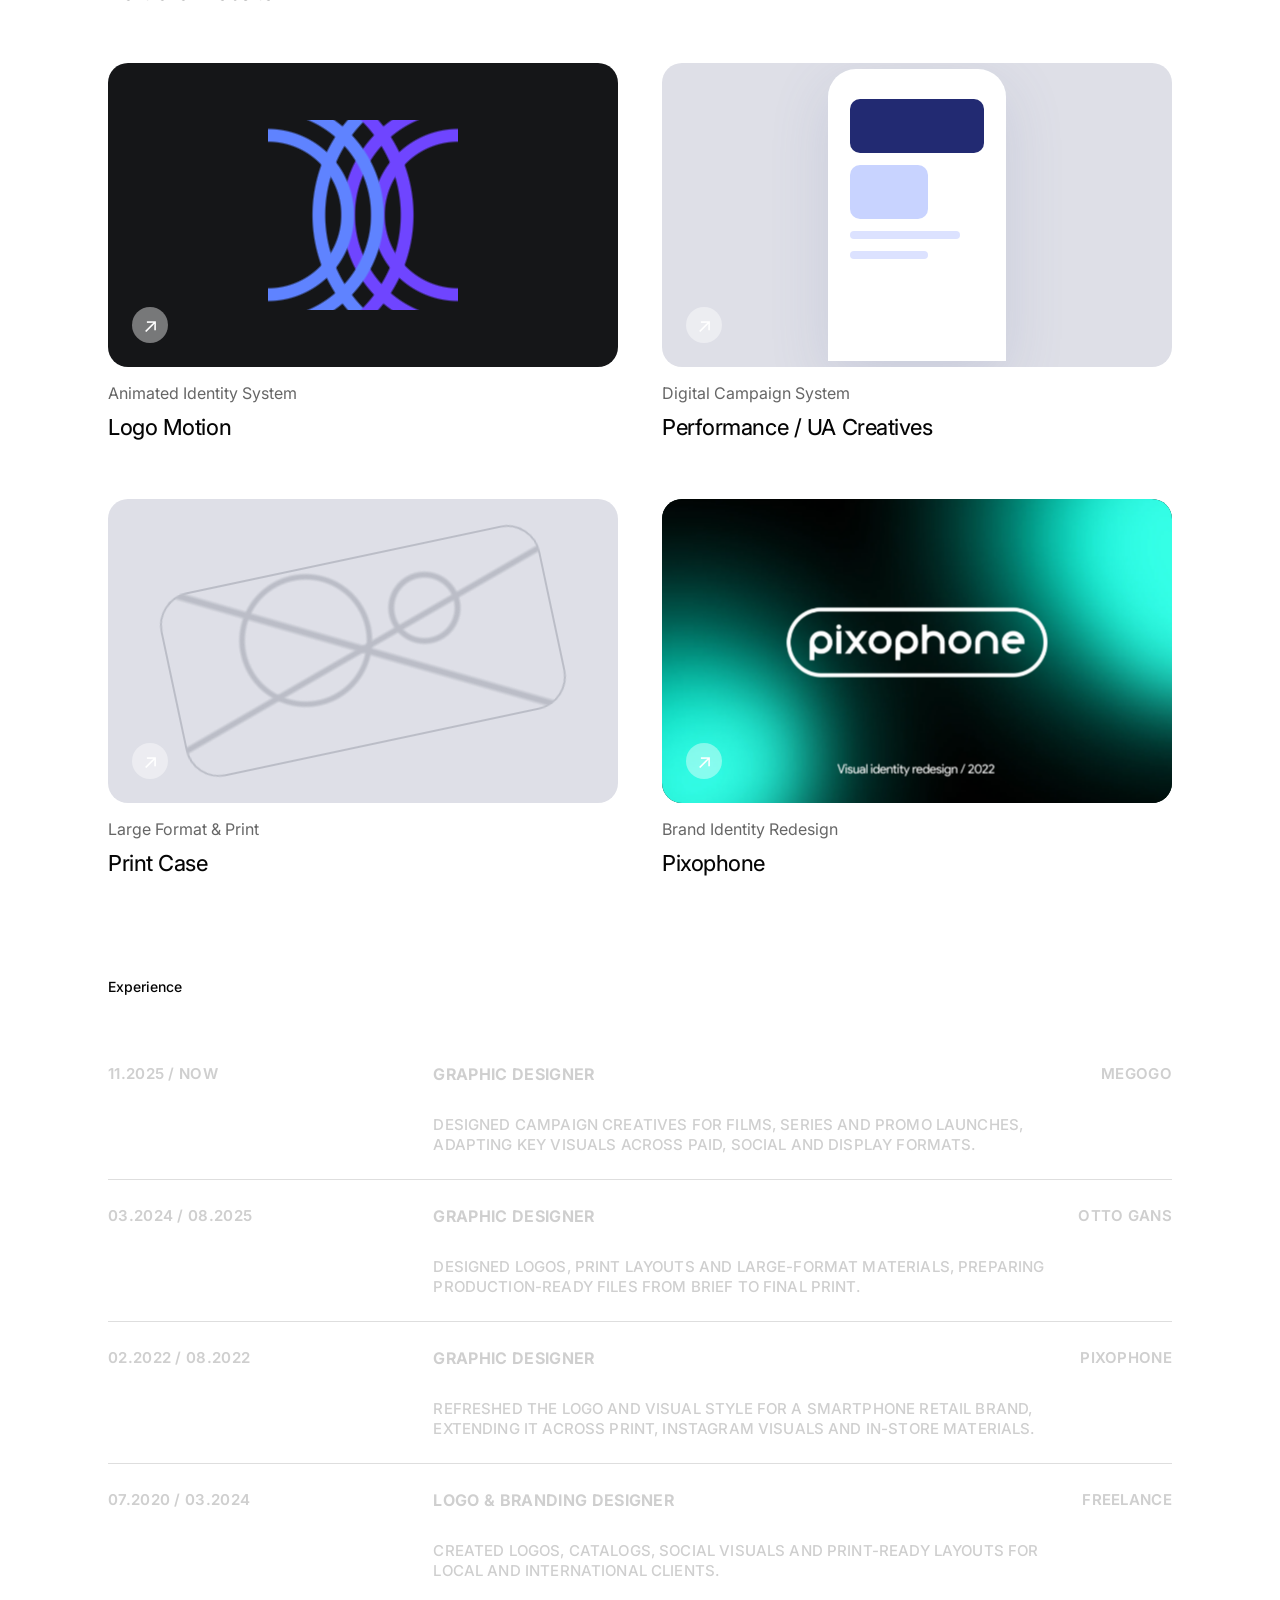
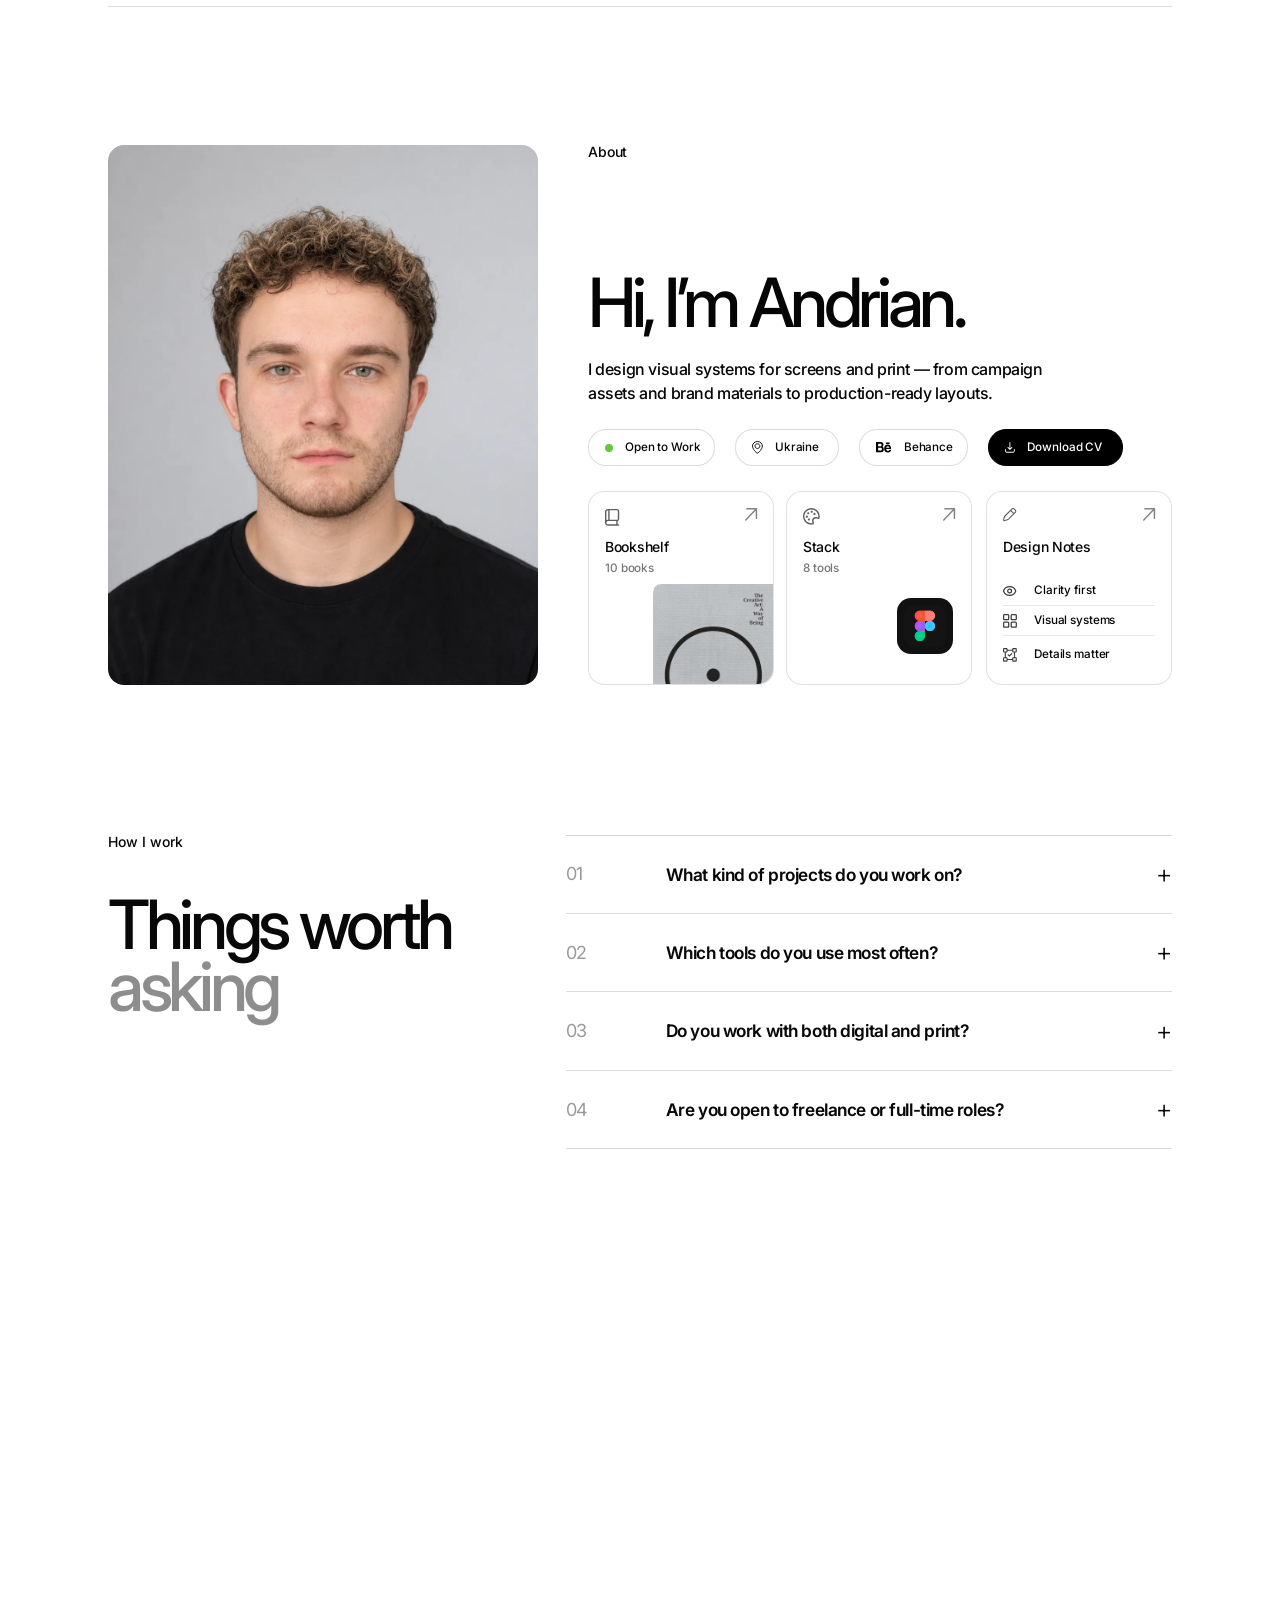
==== commit 19bf0f39: "Update portfolio content" ====
--- a/index.html
+++ b/index.html
@@ -217,7 +217,7 @@
           <h2 class="about-title" id="about-title">Hi, I’m Andrian.</h2>
 
           <p class="about-description">
-            <span class="about-description-desktop">I design visual systems for screens and print —<br />from campaign assets and brand materials to production-ready layouts.</span>
+            <span class="about-description-desktop">I design visual systems for screens and print — from campaign<br />assets and brand materials to production-ready layouts.</span>
             <span class="about-description-mobile">Campaign visuals and print-ready layouts<br />for screens and formats.</span>
           </p>
 
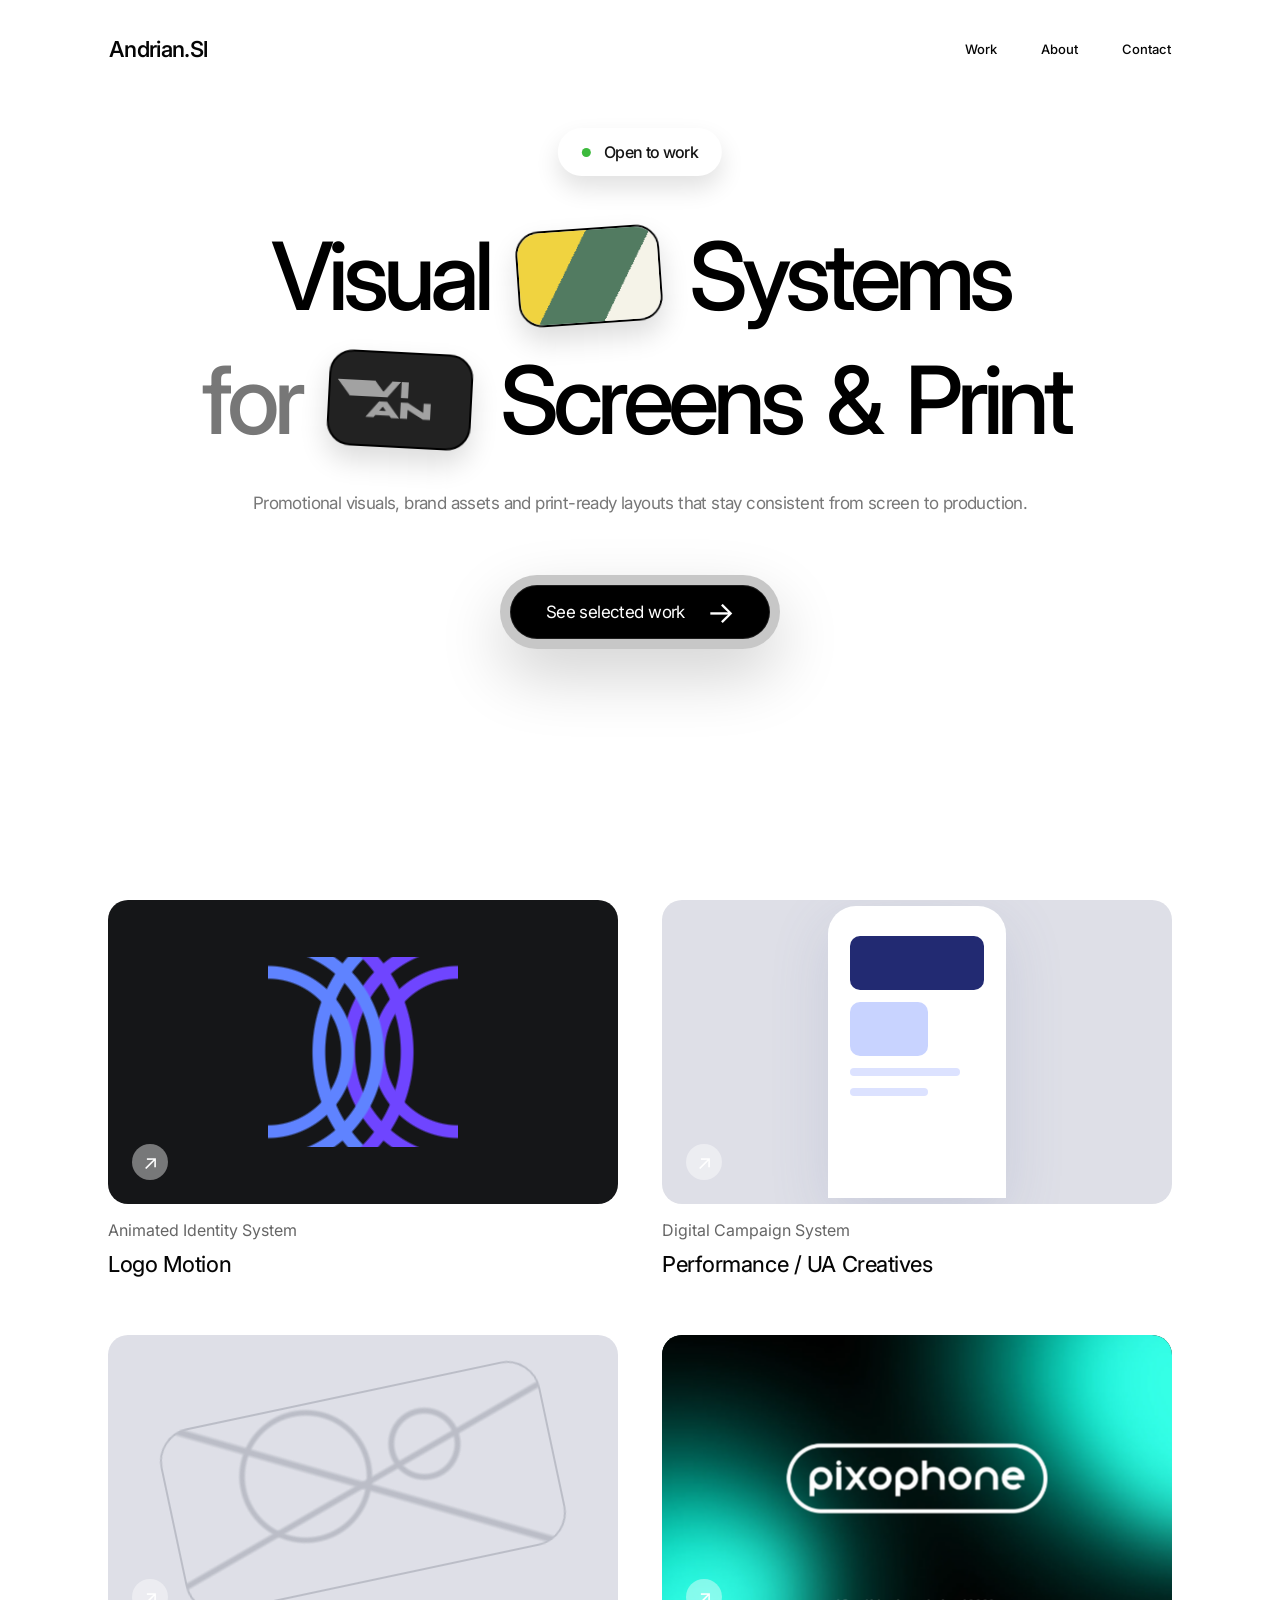
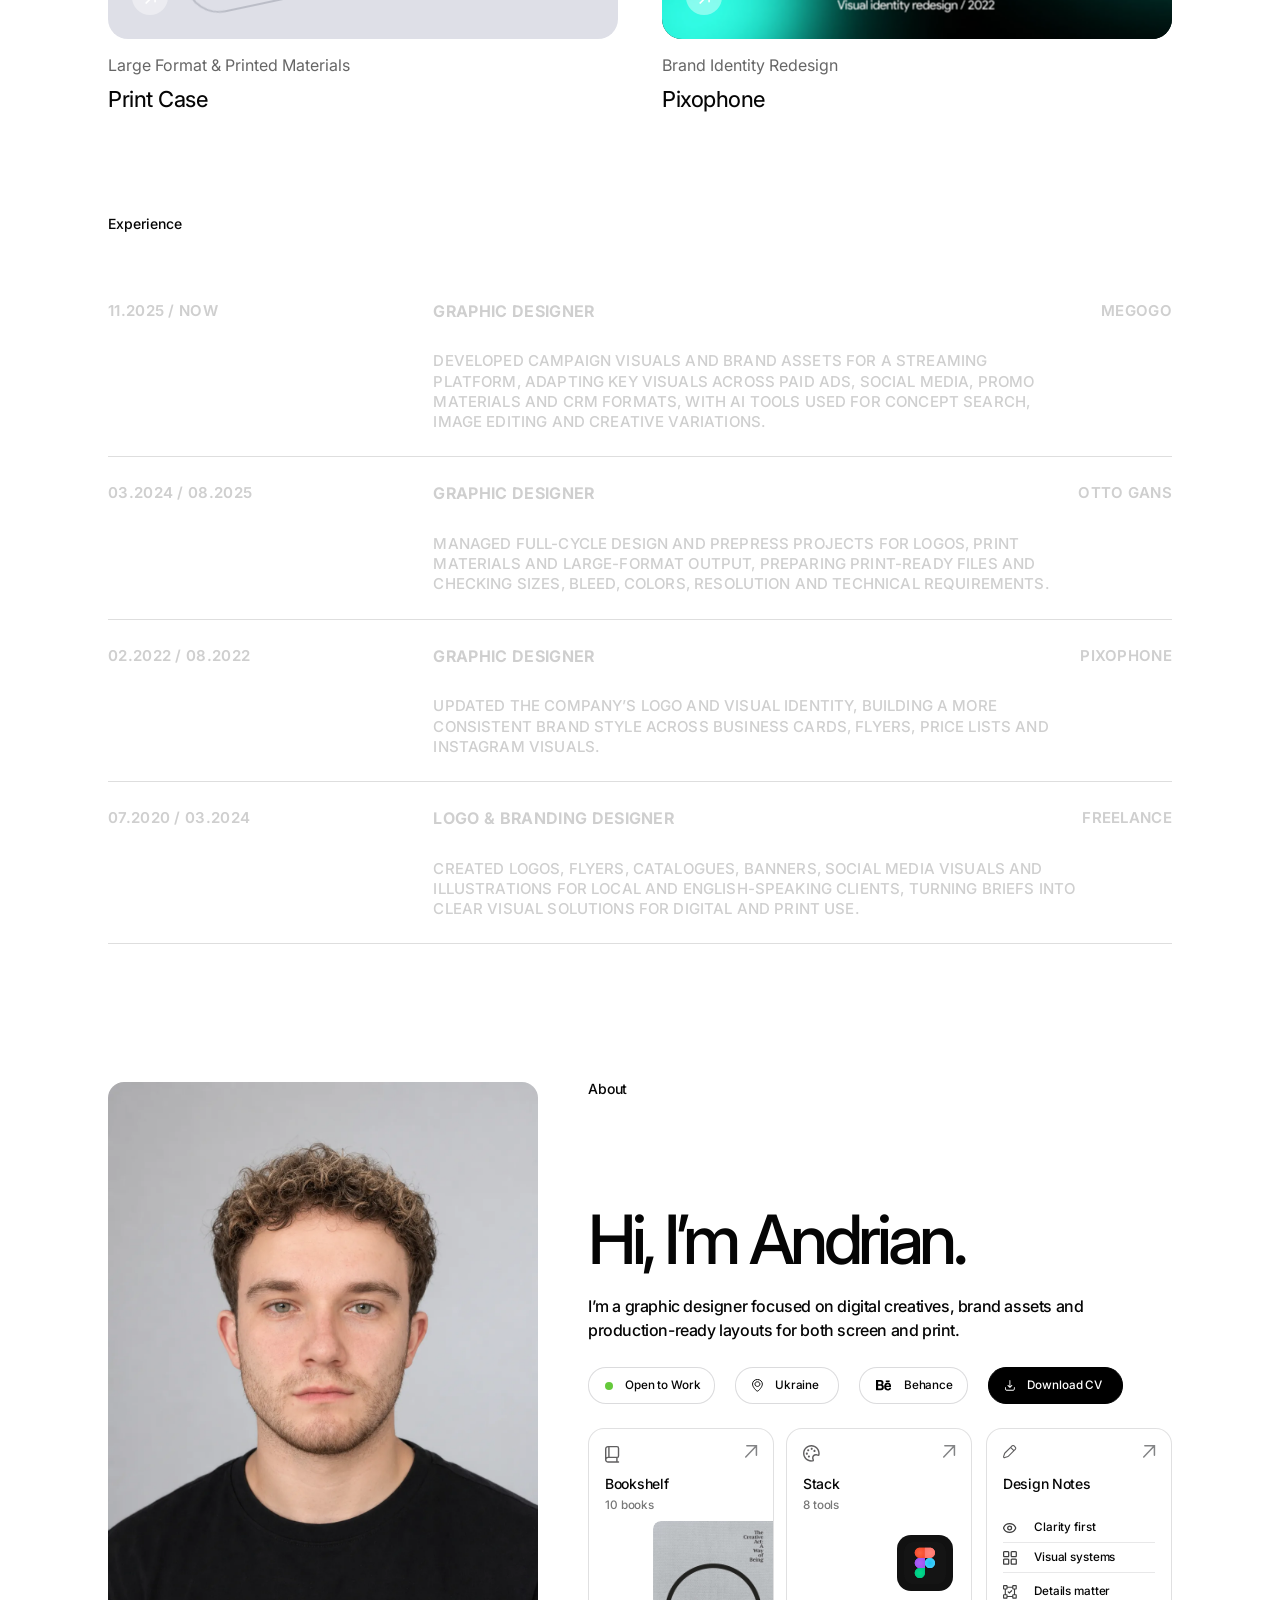
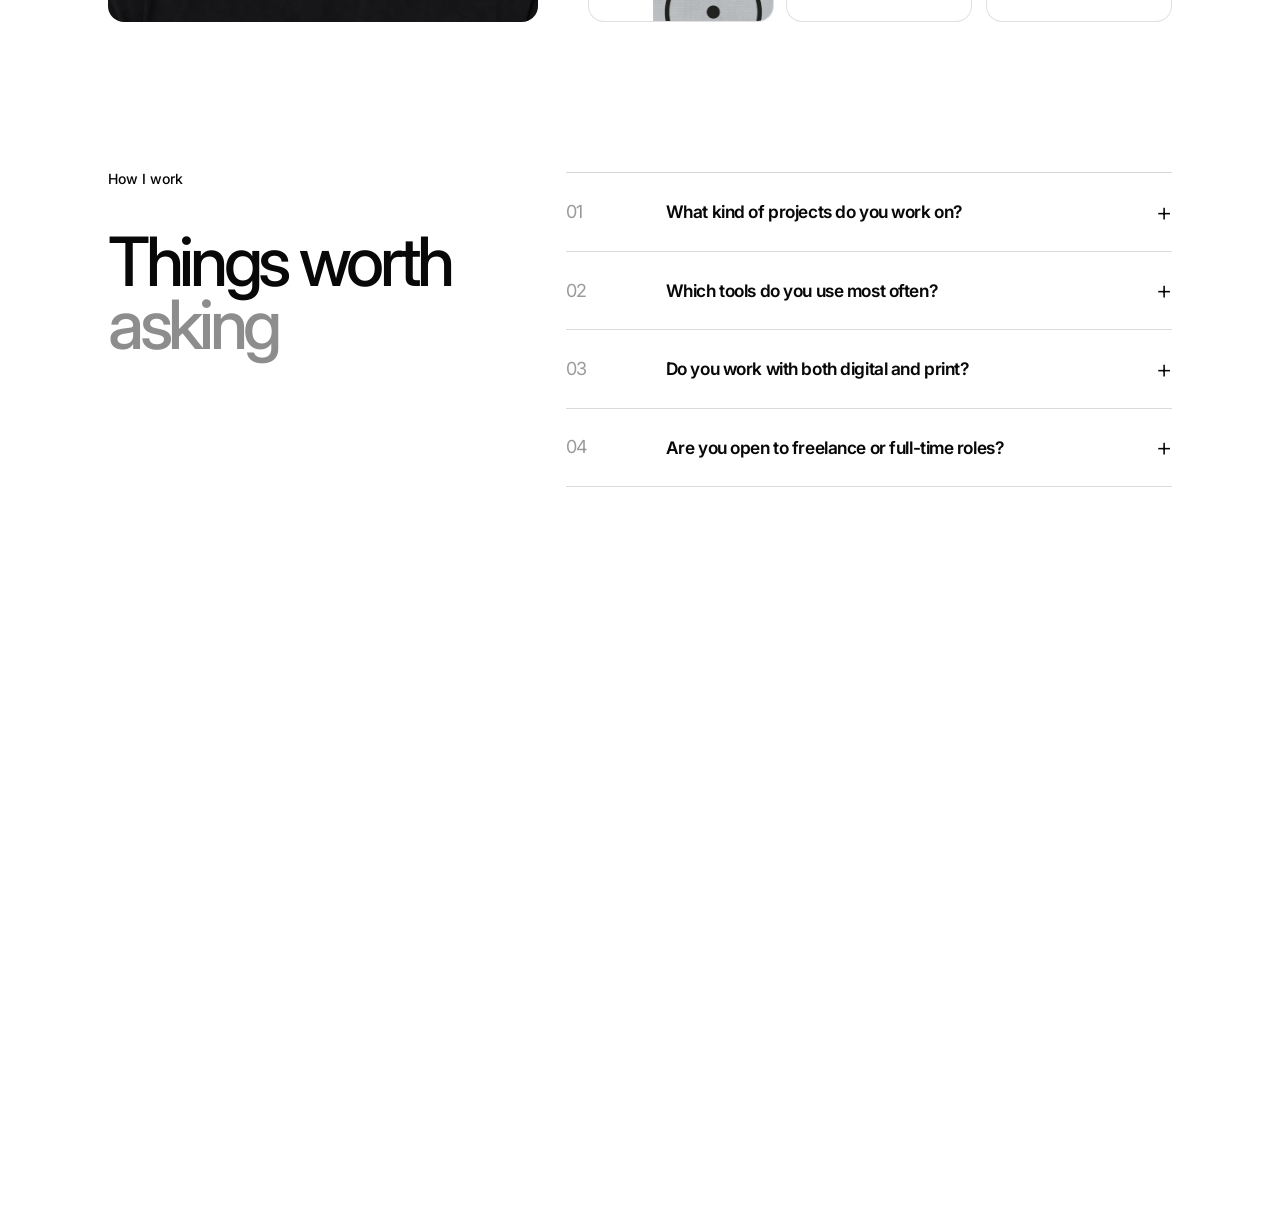
==== commit bbb3703a: "Update portfolio content" ====
--- a/index.html
+++ b/index.html
@@ -92,8 +92,8 @@
         </h1>
 
         <p class="hanzo-copy">
-          <span class="hanzo-copy-desktop">Campaign visuals, brand assets and print-ready layouts built to stay clear across screens and formats.</span>
-          <span class="hanzo-copy-mobile">Campaign visuals and print-ready<br />layouts for screens and formats.</span>
+          <span class="hanzo-copy-desktop">Promotional visuals, brand assets and print-ready layouts that stay consistent from screen to production.</span>
+          <span class="hanzo-copy-mobile">Promotional visuals and print-ready layouts — from screen to production.</span>
         </p>
 
         <a class="hanzo-cta" href="#works">
@@ -103,17 +103,6 @@
       </section>
 
       <section class="works page-shell" id="works" aria-label="Selected works">
-        <article class="project project--featured reveal">
-          <a class="project-media media-plugin" href="#contact" aria-label="Open Portfolio Website project">
-            <span class="project-arrow">↗</span>
-            <div class="window-ui" aria-hidden="true">
-              <span></span><span></span><span></span>
-            </div>
-          </a>
-          <p class="project-client">Responsive Portfolio System</p>
-          <h2>Portfolio Website</h2>
-        </article>
-
         <div class="project-grid">
           <article class="project reveal">
             <a class="project-media media-mark" href="#contact" aria-label="Open Logo Motion project">
@@ -140,7 +129,7 @@
               <span class="project-arrow">↗</span>
               <div class="line-art" aria-hidden="true"></div>
             </a>
-            <p class="project-client">Large Format &amp; Print</p>
+            <p class="project-client">Large Format &amp; Printed Materials</p>
             <h2>Print Case</h2>
           </article>
 
@@ -169,8 +158,8 @@
             <h2>Graphic Designer</h2>
             <p class="experience-company">MEGOGO</p>
             <p class="experience-description">
-              <span class="experience-description-desktop">Designed campaign creatives for films, series and promo launches, adapting key visuals across paid, social and display formats.</span>
-              <span class="experience-description-mobile">Campaign creatives for films, series and promo launches,<br />adapted across paid, social and display formats.</span>
+              <span class="experience-description-desktop">Developed campaign visuals and brand assets for a streaming platform, adapting key visuals across paid ads, social media, promo materials and CRM formats, with AI tools used for concept search, image editing and creative variations.</span>
+              <span class="experience-description-mobile">Developed campaign visuals for a streaming platform across paid, social, promo and CRM formats.</span>
             </p>
           </article>
 
@@ -179,8 +168,8 @@
             <h2>Graphic Designer</h2>
             <p class="experience-company">Otto Gans</p>
             <p class="experience-description">
-              <span class="experience-description-desktop">Designed logos, print layouts and large-format materials, preparing production-ready files from brief to final print.</span>
-              <span class="experience-description-mobile">Designed logos, print layouts and large-format materials,<br />preparing production-ready files from brief to final print.</span>
+              <span class="experience-description-desktop">Managed full-cycle design and prepress projects for logos, print materials and large-format output, preparing print-ready files and checking sizes, bleed, colors, resolution and technical requirements.</span>
+              <span class="experience-description-mobile">Managed design and prepress for print and large-format output, from brief to print-ready files.</span>
             </p>
           </article>
 
@@ -189,8 +178,8 @@
             <h2>Graphic Designer</h2>
             <p class="experience-company">Pixophone</p>
             <p class="experience-description">
-              <span class="experience-description-desktop">Refreshed the logo and visual style for a smartphone retail brand, extending it across print, Instagram visuals and in-store materials.</span>
-              <span class="experience-description-mobile">Refreshed the logo and visual style for a retail brand,<br />extending it across print, Instagram and in-store materials.</span>
+              <span class="experience-description-desktop">Updated the company’s logo and visual identity, building a more consistent brand style across business cards, flyers, price lists and Instagram visuals.</span>
+              <span class="experience-description-mobile">Updated the logo and visual identity across print materials, price lists and Instagram visuals.</span>
             </p>
           </article>
 
@@ -199,8 +188,8 @@
             <h2>Logo & Branding Designer</h2>
             <p class="experience-company">Freelance</p>
             <p class="experience-description">
-              <span class="experience-description-desktop">Created logos, catalogs, social visuals and print-ready layouts for local and international clients.</span>
-              <span class="experience-description-mobile">Created logos, catalogs, social visuals and print-ready<br />layouts for local and international clients.</span>
+              <span class="experience-description-desktop">Created logos, flyers, catalogues, banners, social media visuals and illustrations for local and English-speaking clients, turning briefs into clear visual solutions for digital and print use.</span>
+              <span class="experience-description-mobile">Created logos, catalogues, social visuals and print-ready layouts for local and English-speaking clients.</span>
             </p>
           </article>
         </div>
@@ -217,8 +206,8 @@
           <h2 class="about-title" id="about-title">Hi, I’m Andrian.</h2>
 
           <p class="about-description">
-            <span class="about-description-desktop">I design visual systems for screens and print — from campaign<br />assets and brand materials to production-ready layouts.</span>
-            <span class="about-description-mobile">Campaign visuals and print-ready layouts<br />for screens and formats.</span>
+            <span class="about-description-desktop">I’m a graphic designer focused on digital creatives, brand assets and production-ready layouts for both screen and print.</span>
+            <span class="about-description-mobile">Graphic designer working across digital creatives, brand assets and print-ready layouts.</span>
           </p>
 
           <div class="about-pills" aria-label="About links and status">
--- a/styles.css
+++ b/styles.css
@@ -4308,3 +4308,135 @@
     transition: none !important;
   }
 }
+
+@media (max-width: 767px) {
+  .hanzo-mobile-rect {
+    --mobile-rect-w: clamp(74px, 22vw, 96px) !important;
+    --mobile-rect-h: clamp(48px, 14vw, 62px) !important;
+
+    border-radius: clamp(12px, 3.4vw, 16px) !important;
+  }
+
+  .mobile-logo-slot {
+    height: 42px !important;
+  }
+
+  .experience.is-mobile-animated .experience-description-mobile {
+    display: inline-block !important;
+    opacity: 0;
+    filter: blur(8px);
+    transform: translateY(10px);
+    clip-path: inset(0 100% 0 0);
+    transition:
+      opacity 260ms linear,
+      filter 540ms cubic-bezier(0.22, 1, 0.36, 1),
+      transform 540ms cubic-bezier(0.22, 1, 0.36, 1),
+      clip-path 980ms steps(34, end);
+    transition-delay: calc(var(--experience-item-delay, 0ms) + 300ms);
+    will-change: opacity, filter, transform, clip-path;
+  }
+
+  .experience.is-mobile-animated .experience-item.is-experience-visible .experience-description-mobile {
+    opacity: 1;
+    filter: blur(0);
+    transform: translateY(0);
+    clip-path: inset(0 0 0 0);
+  }
+
+  .experience-type-word,
+  .experience-type-char {
+    display: inline !important;
+    opacity: 1 !important;
+    transform: none !important;
+    animation: none !important;
+    white-space: normal !important;
+  }
+}
+
+@media (prefers-reduced-motion: reduce) {
+  .experience.is-mobile-animated .experience-description-mobile,
+  .experience.is-mobile-animated .experience-item.is-experience-visible .experience-description-mobile {
+    opacity: 1 !important;
+    filter: none !important;
+    transform: none !important;
+    clip-path: inset(0 0 0 0) !important;
+    transition: none !important;
+  }
+}
+
+@media (max-width: 767px) {
+  .experience.is-mobile-animated .experience-description-mobile,
+  .experience.is-mobile-animated .experience-item.is-experience-visible .experience-description-mobile {
+    display: inline !important;
+    opacity: 1 !important;
+    filter: none !important;
+    transform: none !important;
+    clip-path: none !important;
+    transition: none !important;
+  }
+
+  .experience-type-word {
+    display: inline-block !important;
+    opacity: 0 !important;
+    filter: blur(8px);
+    transform: translateY(0.62em);
+    white-space: nowrap !important;
+    will-change: opacity, filter, transform;
+  }
+
+  .experience.is-mobile-animated .experience-item.is-experience-visible .experience-type-word {
+    animation: experienceWordReveal 520ms cubic-bezier(0.22, 1, 0.36, 1) forwards;
+    animation-delay: calc(var(--experience-item-delay, 0ms) + var(--experience-word-delay, 0ms));
+  }
+}
+
+@keyframes experienceWordReveal {
+  to {
+    opacity: 1;
+    filter: blur(0);
+    transform: translateY(0);
+  }
+}
+
+@media (prefers-reduced-motion: reduce) {
+  .experience-type-word {
+    opacity: 1 !important;
+    filter: none !important;
+    transform: none !important;
+    animation: none !important;
+  }
+}
+
+@media (max-width: 767px) {
+  .experience-type-word {
+    display: inline-block !important;
+    opacity: 0 !important;
+    filter: blur(8px) !important;
+    transform: translateY(0.62em) !important;
+    white-space: nowrap !important;
+    transition:
+      opacity 420ms cubic-bezier(0.22, 1, 0.36, 1),
+      filter 520ms cubic-bezier(0.22, 1, 0.36, 1),
+      transform 520ms cubic-bezier(0.22, 1, 0.36, 1) !important;
+    transition-delay: calc(var(--experience-item-delay, 0ms) + var(--experience-word-delay, 0ms)) !important;
+    animation: none !important;
+  }
+
+  .experience.is-mobile-animated .experience-item.is-experience-visible .experience-type-word {
+    opacity: 1 !important;
+    filter: blur(0) !important;
+    transform: translateY(0) !important;
+    animation: none !important;
+  }
+}
+
+@media (prefers-reduced-motion: reduce) {
+  .experience-type-word,
+  .experience.is-mobile-animated .experience-item.is-experience-visible .experience-type-word {
+    opacity: 1 !important;
+    filter: none !important;
+    transform: none !important;
+    transition: none !important;
+    animation: none !important;
+  }
+}
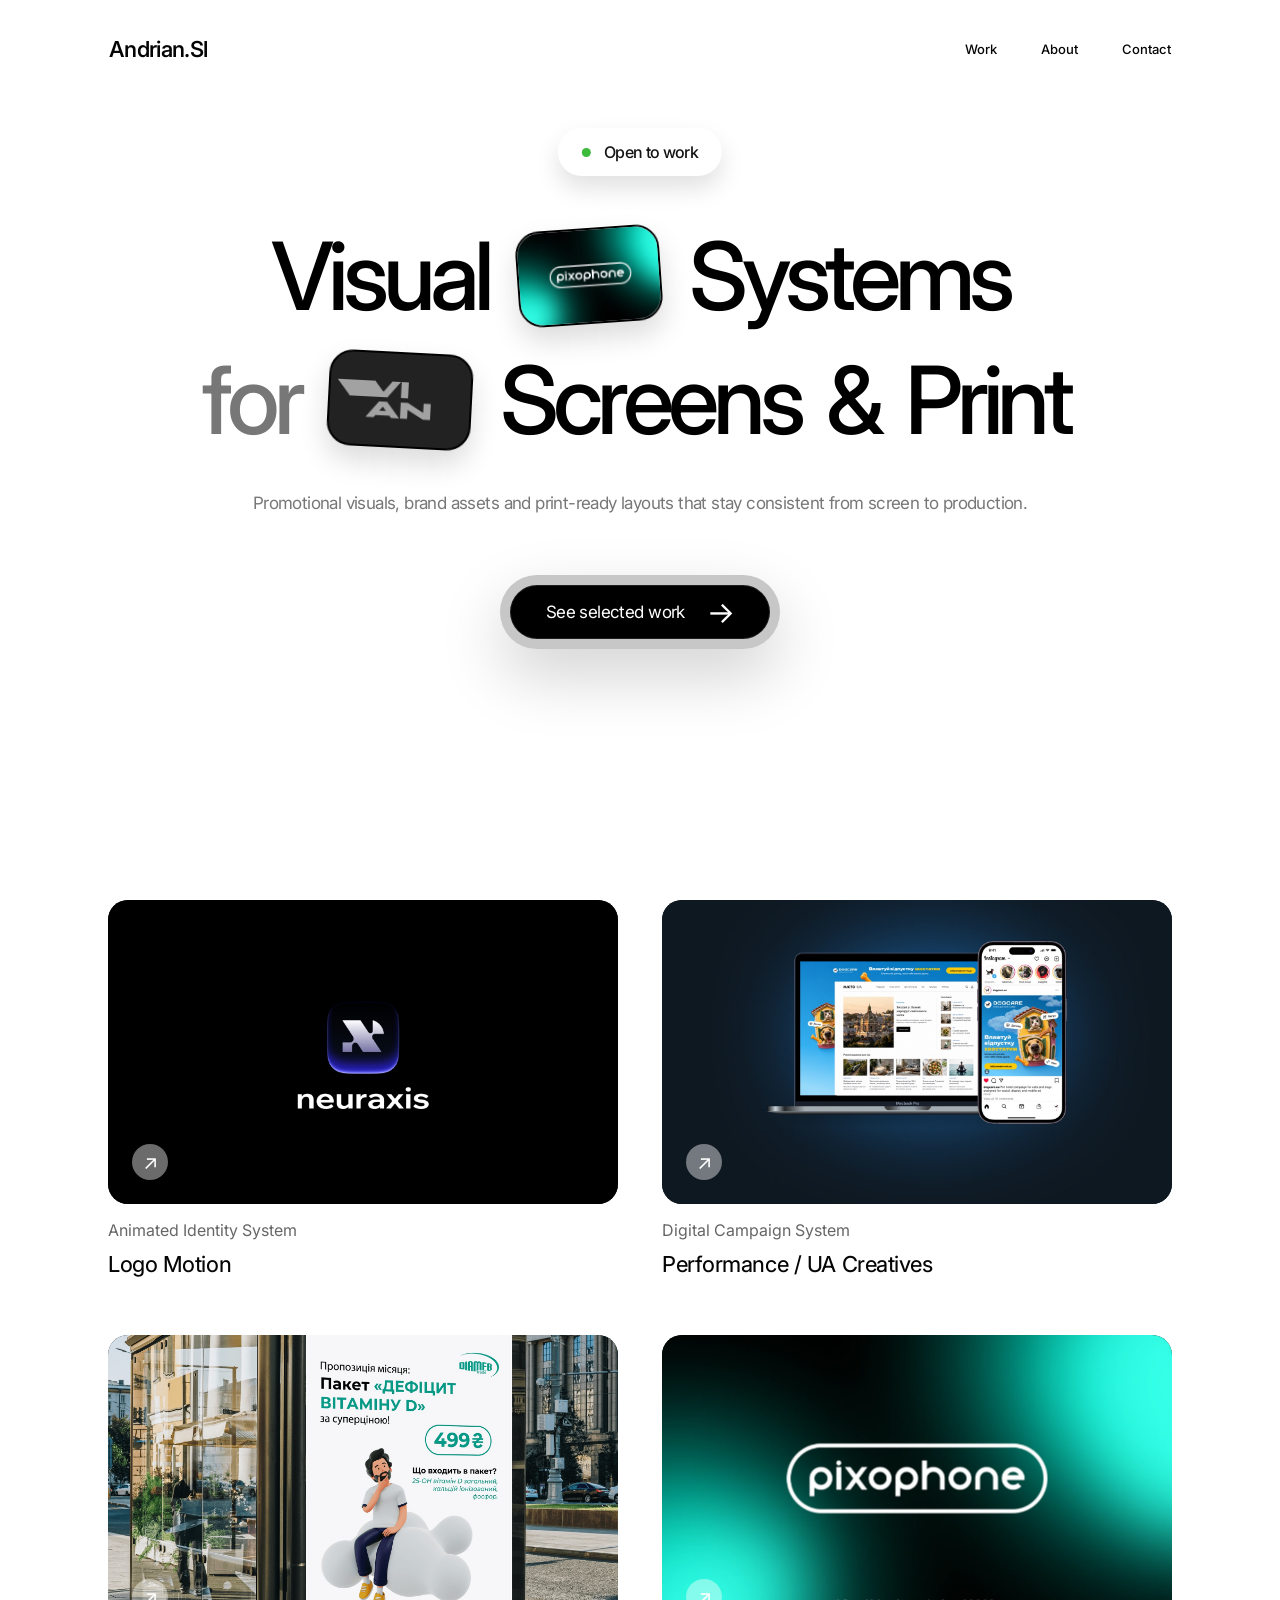
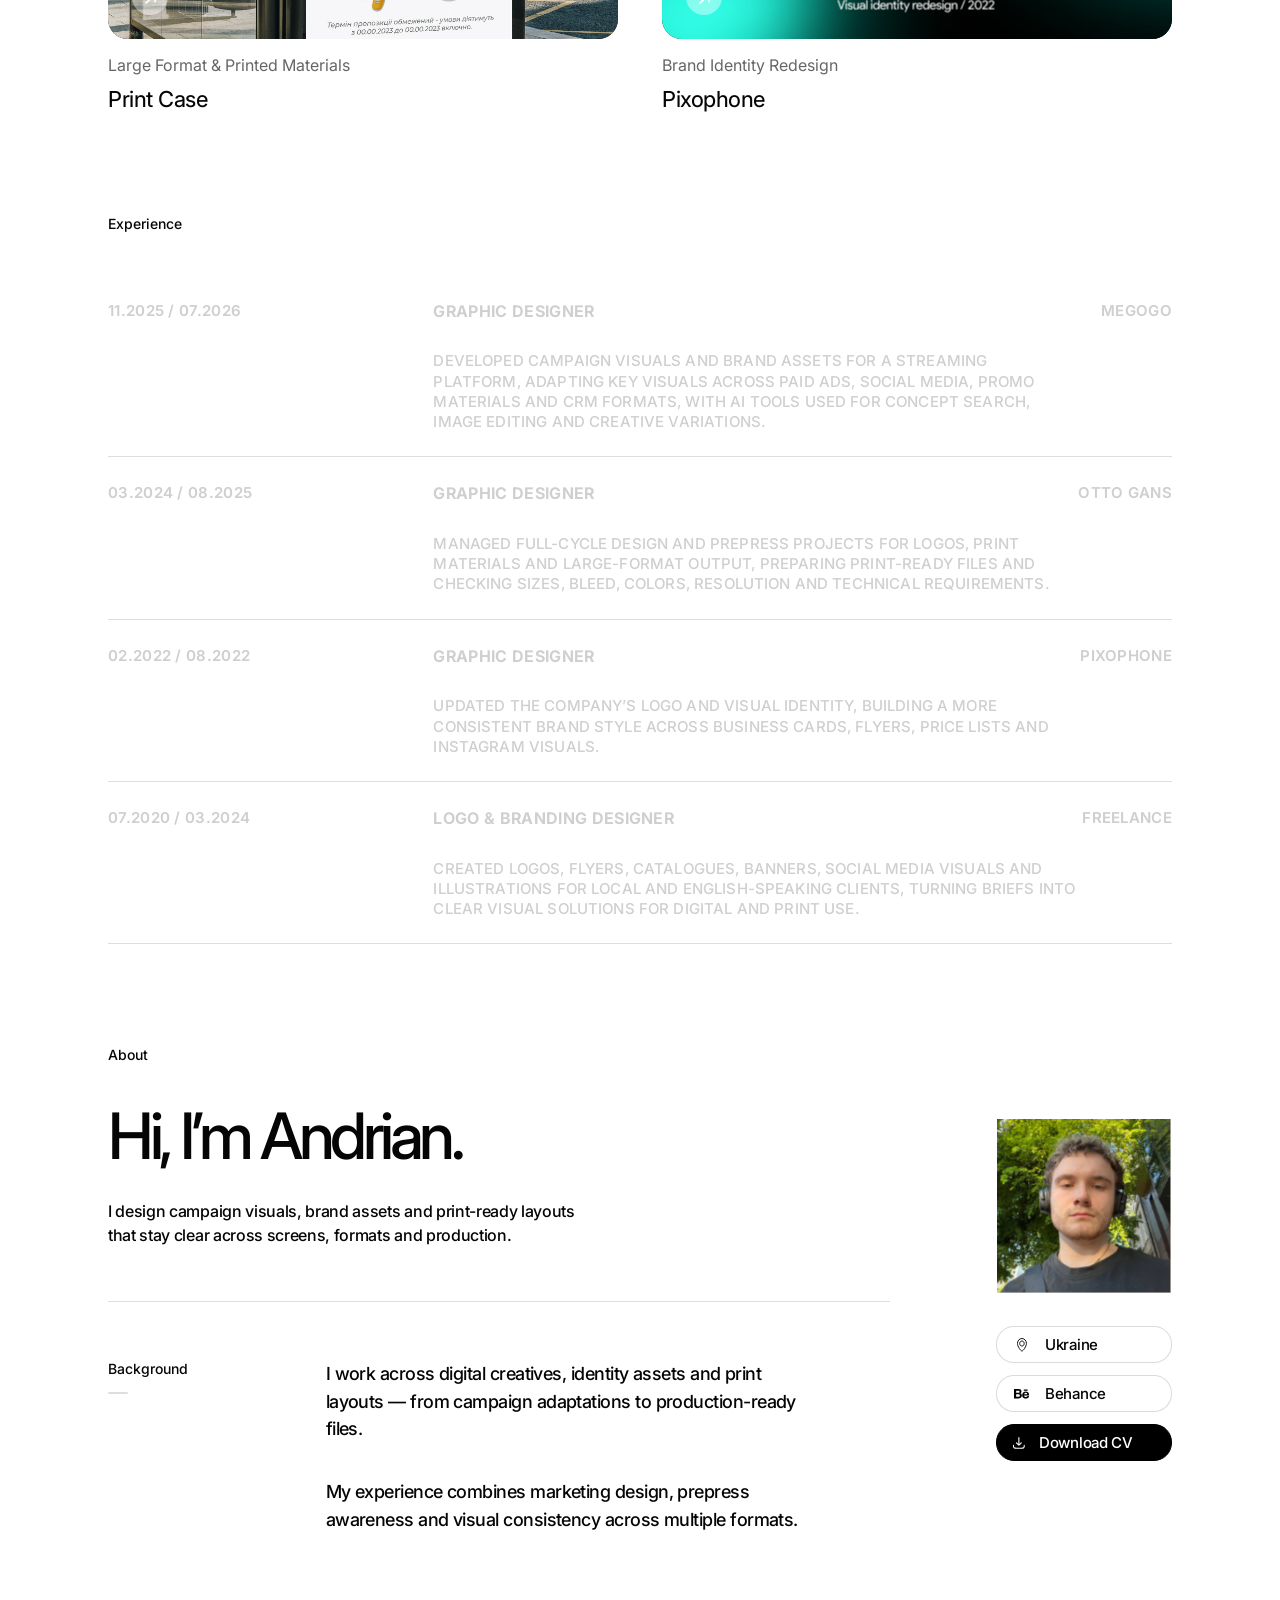
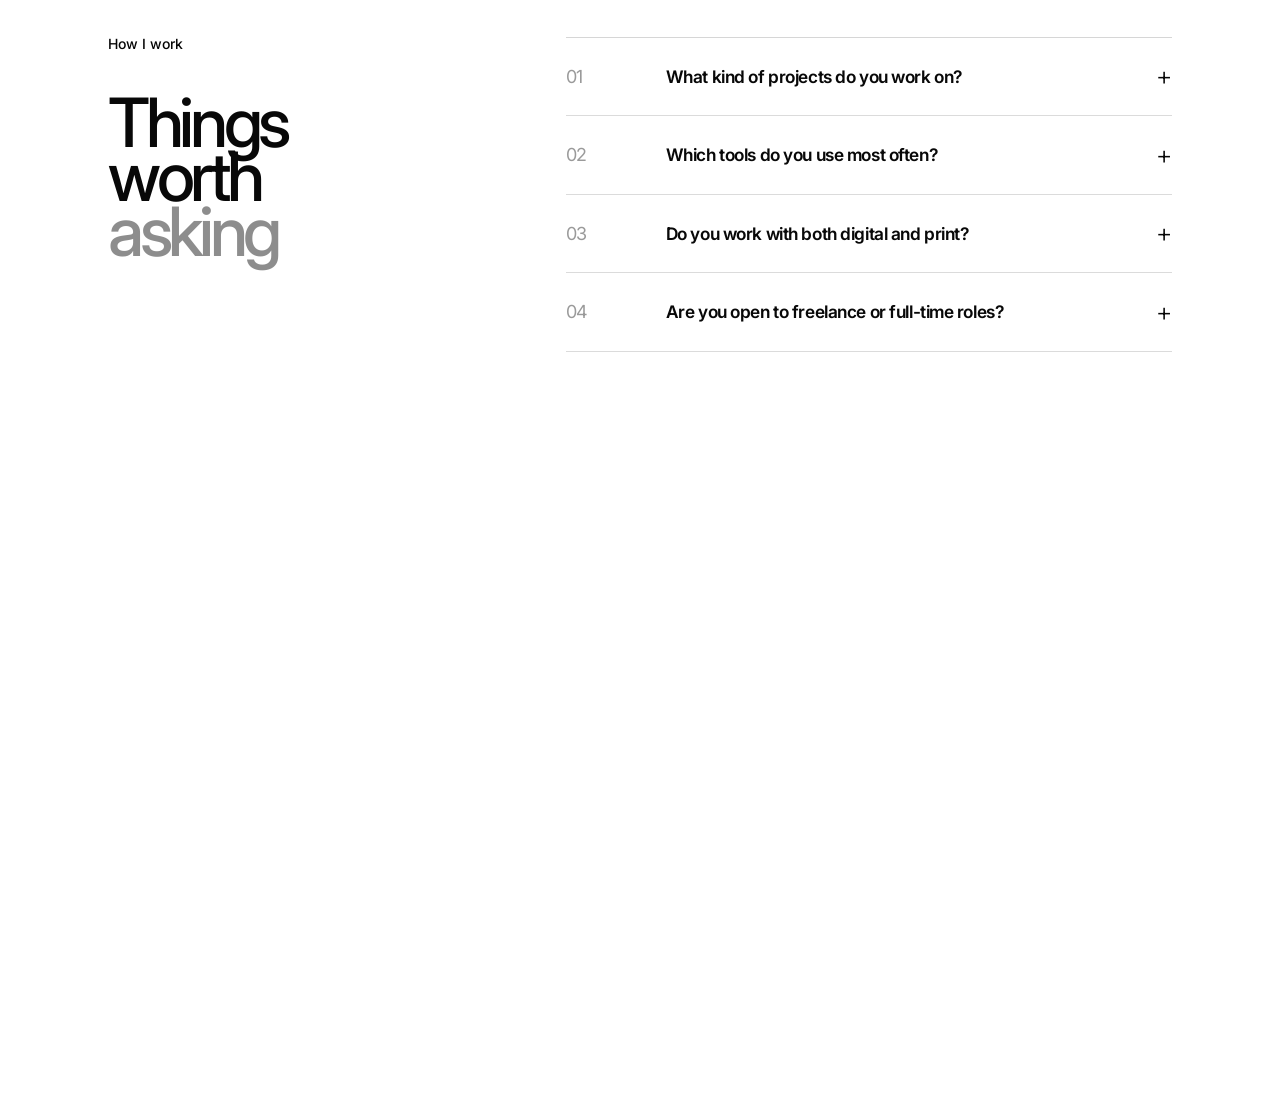
==== commit 6eea9042: "Update about section photo" ====
--- a/index.html
+++ b/index.html
@@ -36,7 +36,11 @@
             <span class="hanzo-word" data-split-text>Visual</span>
             <span class="hanzo-media hanzo-media--cards">
               <span class="hanzo-vertical-track" aria-hidden="true">
-                <i></i><i></i><i></i><i></i>
+                <img src="./assets/hero-work/pixophone.jpg" alt="" decoding="async" />
+                <img src="./assets/hero-work/performance.jpg" alt="" decoding="async" />
+                <img src="./assets/hero-work/print.jpg" alt="" decoding="async" />
+                <img src="./assets/hero-work/logo-motion.jpg" alt="" decoding="async" />
+                <img src="./assets/hero-work/pixophone.jpg" alt="" decoding="async" />
               </span>
             </span>
             <span class="hanzo-word" data-split-text>Systems</span>
@@ -64,7 +68,11 @@
             <span class="hanzo-word mobile-hero-word" data-split-text>Visual</span>
             <span class="hanzo-mobile-rect hanzo-mobile-rect--cards" aria-hidden="true">
               <span class="mobile-vertical-track">
-                <i></i><i></i><i></i><i></i>
+                <img src="./assets/hero-work/pixophone.jpg" alt="" decoding="async" />
+                <img src="./assets/hero-work/performance.jpg" alt="" decoding="async" />
+                <img src="./assets/hero-work/print.jpg" alt="" decoding="async" />
+                <img src="./assets/hero-work/logo-motion.jpg" alt="" decoding="async" />
+                <img src="./assets/hero-work/pixophone.jpg" alt="" decoding="async" />
               </span>
             </span>
           </span>
@@ -105,29 +113,45 @@
       <section class="works page-shell" id="works" aria-label="Selected works">
         <div class="project-grid">
           <article class="project reveal">
-            <a class="project-media media-mark" href="#contact" aria-label="Open Logo Motion project">
+            <a class="project-media project-media--cover" href="logo-motion.html" aria-label="Open Logo Motion project">
               <span class="project-arrow">↗</span>
-              <div class="wave-mark" aria-hidden="true"></div>
+              <img
+                class="project-cover project-cover--logo-motion"
+                src="./assets/logo-motion/cover.jpg"
+                alt="Logo Motion cover"
+                loading="lazy"
+                decoding="async"
+              />
             </a>
             <p class="project-client">Animated Identity System</p>
             <h2>Logo Motion</h2>
           </article>
 
           <article class="project reveal">
-            <a class="project-media media-mobile" href="#contact" aria-label="Open Performance / UA Creatives project">
+            <a class="project-media project-media--cover" href="performance.html" aria-label="Open Performance / UA Creatives project">
               <span class="project-arrow">↗</span>
-              <div class="phone-ui" aria-hidden="true">
-                <span></span><span></span><span></span><span></span>
-              </div>
+              <img
+                class="project-cover project-cover--performance"
+                src="./assets/performance/cover.jpg"
+                alt="Performance ad system cover"
+                loading="lazy"
+                decoding="async"
+              />
             </a>
             <p class="project-client">Digital Campaign System</p>
             <h2>Performance / UA Creatives</h2>
           </article>
 
           <article class="project reveal">
-            <a class="project-media media-line" href="#contact" aria-label="Open Print Case project">
+            <a class="project-media project-media--cover" href="print-case.html" aria-label="Open Print Case project">
               <span class="project-arrow">↗</span>
-              <div class="line-art" aria-hidden="true"></div>
+              <img
+                class="project-cover project-cover--print"
+                src="./assets/print/cover.jpg"
+                alt="Print case cover"
+                loading="lazy"
+                decoding="async"
+              />
             </a>
             <p class="project-client">Large Format &amp; Printed Materials</p>
             <h2>Print Case</h2>
@@ -154,7 +178,7 @@
         <p class="section-label">Experience</p>
         <div class="experience-list">
           <article class="experience-item" data-experience-item>
-            <p class="experience-period">11.2025 / Now</p>
+            <p class="experience-period">11.2025 / 07.2026</p>
             <h2>Graphic Designer</h2>
             <p class="experience-company">MEGOGO</p>
             <p class="experience-description">
@@ -196,80 +220,57 @@
       </section>
 
       <section class="about-section about-reveal" id="about" aria-labelledby="about-title">
-        <div class="about-frame">
-          <figure class="about-photo" aria-label="Portrait of Andrian Sl">
-            <img src="./assets/about/about-photo.webp" alt="Portrait of Andrian Sl" loading="lazy" decoding="async" />
-          </figure>
-
-          <p class="section-label about-label">About</p>
-
-          <h2 class="about-title" id="about-title">Hi, I’m Andrian.</h2>
-
-          <p class="about-description">
-            <span class="about-description-desktop">I’m a graphic designer focused on digital creatives, brand assets and production-ready layouts for both screen and print.</span>
-            <span class="about-description-mobile">Graphic designer working across digital creatives, brand assets and print-ready layouts.</span>
-          </p>
-
-          <div class="about-pills" aria-label="About links and status">
-            <span class="about-pill about-pill--open">
-              <span class="pill-dot" aria-hidden="true"></span>
-              <span>Open to Work</span>
-            </span>
-            <span class="about-pill about-pill--ukraine">
-              <img class="pill-icon pill-icon--ukraine" src="./assets/about/Icon6.svg" alt="" />
-              Ukraine
-            </span>
-            <a class="about-pill about-pill--behance" href="https://www.behance.net/andriansl" target="_blank" rel="noreferrer">
-              <img class="pill-icon pill-icon--behance" src="./assets/about/Vector.svg" alt="" />
-              Behance
-            </a>
-            <a class="about-pill about-pill--cv" href="./assets/andrian-slabyi-cv-english-aligned.pdf" target="_blank" rel="noreferrer">
-              <img class="pill-icon pill-icon--download pill-icon--download-white" src="./assets/about/Icon7.svg" alt="" />
-              Download CV
-            </a>
+        <div class="about-reference">
+          <div class="about-reference__main" data-about-reveal>
+            <p class="section-label about-reference__eyebrow">About</p>
+            <h2 class="about-title proximity-title" id="about-title" data-proximity-text>Hi, I’m Andrian.</h2>
+            <p class="about-reference__lead">
+              I design campaign visuals, brand assets and print-ready layouts<br />
+              that stay clear across screens, formats and production.
+            </p>
+
+            <div class="about-reference__main-divider" aria-hidden="true"></div>
+
+            <div class="about-reference__background">
+              <div class="about-reference__background-label">
+                <span>Background</span>
+                <span class="about-reference__background-line" aria-hidden="true"></span>
+              </div>
+              <div class="about-reference__background-copy">
+                <p>I work across digital creatives, identity assets and print layouts — from campaign adaptations to production-ready files.</p>
+                <p>My experience combines marketing design, prepress awareness and visual consistency across multiple formats.</p>
+                
+              </div>
+            </div>
           </div>
 
-          <div class="about-cards-track" aria-label="Personal cards">
-            <article class="about-card about-card--books">
-              <img class="card-icon card-icon--books" src="./assets/about/Icon.svg" alt="" />
-              <img class="card-arrow" src="./assets/about/Vector 46.svg" alt="" />
-              <h3 class="card-title">Bookshelf</h3>
-              <p class="card-small">10 books</p>
-              <div class="book-cover-crop" aria-hidden="true">
-                <img class="book-cover-image" src="./assets/about/book-cover.png" alt="" />
-              </div>
-            </article>
-
-            <article class="about-card about-card--stack">
-              <img class="card-icon card-icon--stack" src="./assets/about/Icon1.svg" alt="" />
-              <img class="card-arrow" src="./assets/about/Vector 46.svg" alt="" />
-              <h3 class="card-title">Stack</h3>
-              <p class="card-small">8 tools</p>
-              <span class="figma-icon" aria-hidden="true">
-                <img src="./assets/about/Colored.svg" alt="" />
-              </span>
-            </article>
-
-            <article class="about-card about-card--notes">
-              <img class="card-icon card-icon--notes" src="./assets/about/Icon2.svg" alt="" />
-              <img class="card-arrow" src="./assets/about/Vector 46.svg" alt="" />
-              <h3 class="card-title">Design Notes</h3>
-              <ul class="tools-list">
-                <li>
-                  <img src="./assets/about/Icon3.svg" alt="" />
-                  <span class="tool-text">Clarity first</span>
+          <aside class="about-reference__aside" aria-label="Profile details" data-about-reveal>
+            <figure class="about-photo" aria-label="Portrait of Andrian Sl">
+              <img src="./assets/about/about-photo-user.jpg" alt="Portrait of Andrian Sl" loading="lazy" decoding="async" />
+            </figure>
+
+            <div class="about-reference__links" aria-label="About links and status">
+              <ul class="about-reference__links-list">
+                <li class="about-reference__link-row about-reference__link-row--location">
+                  <span class="about-reference__icon-slot" aria-hidden="true">
+                    <img class="about-reference__asset-icon about-reference__asset-icon--location" src="./assets/about/Icon6.svg" alt="" />
+                  </span>
+                  <span>Ukraine</span>
                 </li>
-                <li>
-                  <img src="./assets/about/visual-systems-icon.svg" alt="" />
-                  <span class="tool-text">Visual systems</span>
-                </li>
-                <li>
-                  <img src="./assets/about/Icon5.svg" alt="" />
-                  <span class="tool-text">Details matter</span>
+                <li class="about-reference__link-row about-reference__link-row--behance">
+                  <span class="about-reference__icon-slot" aria-hidden="true">
+                    <img class="about-reference__asset-icon about-reference__asset-icon--behance" src="./assets/about/Vector.svg" alt="" />
+                  </span>
+                  <a href="https://www.behance.net/andriansl" target="_blank" rel="noreferrer">Behance</a>
                 </li>
               </ul>
-            </article>
-          </div>
+
+              <a class="about-reference__cv-button" href="./assets/andrian-slabyi-cv-english-aligned.pdf" target="_blank" rel="noreferrer">
+                <img class="about-reference__asset-icon about-reference__asset-icon--download" src="./assets/about/Icon7.svg" alt="" />
+                <span>Download CV</span>
+              </a>
+            </div>
+          </aside>
         </div>
       </section>
 
@@ -277,8 +278,9 @@
         <div class="how-i-work__inner">
           <div class="how-i-work__intro">
             <p class="section-label how-i-work__label">How I work</p>
-            <h2 class="how-i-work__title">
-              <span>Things worth</span>
+            <h2 class="how-i-work__title proximity-title" data-proximity-text>
+              <span>Things</span>
+              <span>worth</span>
               <span class="is-muted">asking</span>
             </h2>
           </div>
@@ -333,19 +335,14 @@
 
       <footer class="contact" id="contact">
         <div class="footer-shell reveal">
-          <div>
+          <div class="contact-copy">
             <p class="section-label">Contact</p>
-            <h2>Let’s talk about the next project</h2>
+            <h2 class="contact-title proximity-title" data-proximity-text><span class="contact-title__line">Let’s talk</span><span class="contact-title__line">about the</span><span class="contact-title__line contact-title__line--final">next project</span></h2>
             <a class="footer-button" href="mailto:sic-itur-ad-astra@ukr.net">Let’s talk ↗</a>
           </div>
 
-          <nav class="footer-nav" aria-label="Footer navigation">
-            <a href="#works">Work</a>
-            <a href="#about">About</a>
-            <a href="#contact">Contact</a>
-          </nav>
-
-          <nav class="footer-nav" aria-label="Social links">
+
+          <nav class="footer-nav footer-nav--social" aria-label="Social links">
             <a href="mailto:sic-itur-ad-astra@ukr.net">Email ↗</a>
             <a href="https://www.behance.net/andriansl" target="_blank" rel="noreferrer">Behance ↗</a>
             <a href="./assets/andrian-slabyi-cv-english-aligned.pdf" target="_blank" rel="noreferrer">Download CV ↗</a>
--- a/styles.css
+++ b/styles.css
@@ -345,6 +345,36 @@
   background: linear-gradient(120deg, #f0d340 0 35%, #527b61 35% 68%, #f5f3e8 68% 100%);
 }
 
+.hanzo-vertical-track img {
+  display: block;
+  width: var(--capsule-w);
+  height: calc(var(--capsule-h) + 8px);
+  margin-block: -4px;
+  object-fit: cover;
+  object-position: 44% center;
+  transform-origin: center center;
+}
+
+.hanzo-vertical-track img[src*="pixophone"] {
+  object-position: 62% center;
+  transform: scale(1.08);
+}
+
+.hanzo-vertical-track img[src*="performance"] {
+  object-position: 66% center;
+  transform: scale(1.1);
+}
+
+.hanzo-vertical-track img[src*="print"] {
+  object-position: 60% center;
+  transform: scale(1.08);
+}
+
+.hanzo-vertical-track img[src*="logo-motion"] {
+  object-position: center center;
+  transform: scale(1.18);
+}
+
 .hanzo-vertical-track i:nth-child(2) {
   background: linear-gradient(120deg, #111111 0 42%, #7345ff 42% 70%, #f7f7f3 70% 100%);
 }
@@ -354,6 +384,10 @@
 }
 
 .hanzo-vertical-track i:nth-child(4) {
+  background: linear-gradient(120deg, #111111 0 42%, #7345ff 42% 70%, #f7f7f3 70% 100%);
+}
+
+.hanzo-vertical-track i:nth-child(5) {
   background: linear-gradient(120deg, #f0d340 0 35%, #527b61 35% 68%, #f5f3e8 68% 100%);
 }
 
@@ -512,7 +546,7 @@
 }
 
 body.is-loaded .hanzo-media--cards .hanzo-vertical-track {
-  animation: hanzoCardsLoop 6600ms linear 1480ms infinite;
+  animation: hanzoCardsLoop 9400ms linear 1480ms infinite;
 }
 
 body.is-loaded .hanzo-media--mark {
@@ -534,9 +568,11 @@
   opacity: 0;
   filter: blur(12px);
   transform: translateY(24px);
+  font-variation-settings: "wght" var(--proximity-wght, 500), "opsz" var(--proximity-opsz, 96);
   animation: letterResolve 980ms cubic-bezier(0.22, 1, 0.36, 1) forwards;
   animation-delay: var(--char-delay, 0ms);
-  will-change: transform, opacity, filter;
+  transition: font-variation-settings 180ms ease-out;
+  will-change: transform, opacity, filter, font-variation-settings;
 }
 
 .hanzo-space {
@@ -591,34 +627,44 @@
 
 @keyframes hanzoCardsLoop {
   0%,
-  18% {
+  15% {
     transform: translateY(0);
   }
 
-  18% {
+  15% {
     animation-timing-function: cubic-bezier(0.22, 1, 0.36, 1);
   }
 
-  34%,
-  52% {
+  24%,
+  39% {
     transform: translateY(calc(var(--capsule-h) * -1));
   }
 
-  52% {
+  39% {
     animation-timing-function: cubic-bezier(0.22, 1, 0.36, 1);
   }
 
-  68%,
-  86% {
+  48%,
+  63% {
     transform: translateY(calc(var(--capsule-h) * -2));
   }
 
-  86% {
+  63% {
     animation-timing-function: cubic-bezier(0.22, 1, 0.36, 1);
   }
 
+  72%,
+  87% {
+    transform: translateY(calc(var(--capsule-h) * -3));
+  }
+
+  87% {
+    animation-timing-function: cubic-bezier(0.22, 1, 0.36, 1);
+  }
+
+  96%,
   100% {
-    transform: translateY(calc(var(--capsule-h) * -3));
+    transform: translateY(calc(var(--capsule-h) * -4));
   }
 }
 
@@ -718,6 +764,39 @@
 
 .project-media:hover > div {
   transform: scale(1.035);
+}
+
+.project-media--cover {
+  background: #101820;
+}
+
+.project-cover {
+  position: absolute;
+  inset: 0;
+  display: block;
+  width: 100%;
+  height: 100%;
+  object-fit: cover;
+  transition:
+    transform 520ms cubic-bezier(0.22, 1, 0.36, 1),
+    filter 520ms cubic-bezier(0.22, 1, 0.36, 1);
+}
+
+.project-media--cover:hover .project-cover {
+  transform: scale(1.04);
+  filter: saturate(1.04) contrast(1.03);
+}
+
+.project-cover--performance {
+  transform: scale(1.14);
+}
+
+.project-media--cover:hover .project-cover--performance {
+  transform: scale(1.18);
+}
+
+.project-cover--print {
+  object-fit: cover;
 }
 
 .project-client {
@@ -2435,6 +2514,27 @@
     background: linear-gradient(120deg, #f0d340 0 35%, #527b61 35% 68%, #f5f3e8 68% 100%);
   }
 
+  .mobile-vertical-track img {
+    display: block;
+    width: var(--mobile-rect-w);
+    height: calc(var(--mobile-rect-h) + 6px);
+    margin-block: -3px;
+    object-fit: cover;
+    object-position: center center;
+  }
+
+  .mobile-vertical-track img[src*="pixophone"] {
+    object-position: 58% center;
+  }
+
+  .mobile-vertical-track img[src*="performance"] {
+    object-position: 62% center;
+  }
+
+  .mobile-vertical-track img[src*="logo-motion"] {
+    transform: scale(1.12);
+  }
+
   .mobile-vertical-track i:nth-child(2) {
     background: linear-gradient(120deg, #111111 0 42%, #7345ff 42% 70%, #f7f7f3 70% 100%);
   }
@@ -2923,23 +3023,44 @@
 
 @keyframes mobileCardsLoop {
   0%,
-  18% {
+  15% {
     transform: translateY(0);
   }
 
-  27%,
-  45% {
+  15% {
+    animation-timing-function: cubic-bezier(0.22, 1, 0.36, 1);
+  }
+
+  24%,
+  39% {
     transform: translateY(calc(var(--mobile-rect-h) * -1));
   }
 
-  54%,
-  72% {
+  39% {
+    animation-timing-function: cubic-bezier(0.22, 1, 0.36, 1);
+  }
+
+  48%,
+  63% {
     transform: translateY(calc(var(--mobile-rect-h) * -2));
   }
 
-  81%,
+  63% {
+    animation-timing-function: cubic-bezier(0.22, 1, 0.36, 1);
+  }
+
+  72%,
+  87% {
+    transform: translateY(calc(var(--mobile-rect-h) * -3));
+  }
+
+  87% {
+    animation-timing-function: cubic-bezier(0.22, 1, 0.36, 1);
+  }
+
+  96%,
   100% {
-    transform: translateY(calc(var(--mobile-rect-h) * -3));
+    transform: translateY(calc(var(--mobile-rect-h) * -4));
   }
 }
 
@@ -4440,3 +4561,2100 @@
     animation: none !important;
   }
 }
+
+.hanzo-vertical-track {
+  display: flex !important;
+  flex-direction: column !important;
+  gap: 0 !important;
+  line-height: 0 !important;
+}
+
+.hanzo-vertical-track img {
+  flex: 0 0 var(--capsule-h) !important;
+  width: var(--capsule-w) !important;
+  height: var(--capsule-h) !important;
+  display: block !important;
+  margin: 0 !important;
+  object-fit: cover !important;
+  object-position: 50% 50% !important;
+  transform: none !important;
+  transform-origin: center center !important;
+}
+
+.hanzo-vertical-track img[src*="pixophone"] {
+  object-position: 52% 50% !important;
+}
+
+.hanzo-vertical-track img[src*="performance"] {
+  object-position: 50% 50% !important;
+}
+
+.hanzo-vertical-track img[src*="print"] {
+  object-position: 50% 50% !important;
+}
+
+.hanzo-vertical-track img[src*="logo-motion"] {
+  object-position: 50% 50% !important;
+  transform: none !important;
+  transform-origin: center center !important;
+}
+
+@media (max-width: 767px) {
+  .mobile-vertical-track {
+    display: flex !important;
+    flex-direction: column !important;
+    gap: 0 !important;
+    line-height: 0 !important;
+  }
+
+  .mobile-vertical-track img {
+    flex: 0 0 var(--mobile-rect-h) !important;
+    width: var(--mobile-rect-w) !important;
+    height: var(--mobile-rect-h) !important;
+    display: block !important;
+    margin: 0 !important;
+    object-fit: cover !important;
+    object-position: 50% 50% !important;
+    transform: none !important;
+    transform-origin: center center !important;
+  }
+
+  .mobile-vertical-track img[src*="pixophone"] {
+    object-position: 52% 50% !important;
+  }
+
+  .mobile-vertical-track img[src*="performance"] {
+    object-position: 50% 50% !important;
+  }
+
+  .mobile-vertical-track img[src*="print"] {
+    object-position: 50% 50% !important;
+  }
+
+  .mobile-vertical-track img[src*="logo-motion"] {
+    object-position: 50% 50% !important;
+    transform: none !important;
+    transform-origin: center center !important;
+  }
+}
+
+body.is-loaded .hanzo-media--cards .hanzo-vertical-track {
+  animation-duration: 9400ms !important;
+}
+
+@media (max-width: 767px) {
+  body.is-loaded .hanzo-mobile-rect--cards .mobile-vertical-track {
+    animation-duration: 8800ms !important;
+  }
+}
+
+/* === Ghostwriter fix: stabilized proximity headings + reference-based About layout === */
+.proximity-title {
+  text-wrap: balance;
+}
+
+.hanzo-word-unit {
+  display: inline-flex;
+  white-space: nowrap;
+}
+
+.proximity-title .hanzo-space {
+  display: inline;
+  white-space: pre-wrap;
+}
+
+.how-i-work__title > span,
+.contact-title__line {
+  display: block;
+  white-space: nowrap;
+}
+
+.contact-title {
+  display: grid;
+  gap: 0;
+}
+
+.about-section {
+  padding: 0 0 clamp(104px, 9vw, 136px);
+}
+
+.about-reference {
+  width: min(calc(100% - 140px), 1220px);
+  margin-inline: auto;
+}
+
+.about-reference__hero {
+  display: grid;
+  grid-template-columns: minmax(0, 1fr) 244px;
+  gap: clamp(68px, 7vw, 132px);
+  align-items: start;
+}
+
+.about-reference__headline {
+  padding-top: clamp(18px, 2vw, 28px);
+}
+
+.about-reference__eyebrow {
+  margin: 0 0 clamp(42px, 3vw, 56px);
+  color: var(--blue);
+  font-size: 14px;
+  font-weight: 700;
+  line-height: 1;
+  letter-spacing: 0.02em;
+  text-transform: uppercase;
+}
+
+.about-title {
+  position: static;
+  max-width: 720px;
+  margin: 0;
+  font-size: clamp(56px, 5.15vw, 88px);
+  font-weight: 500;
+  line-height: 0.94;
+  letter-spacing: -0.072em;
+  white-space: normal;
+}
+
+.about-reference__lead {
+  max-width: 720px;
+  margin: clamp(34px, 3vw, 44px) 0 0;
+  color: #0c0c0c;
+  font-size: clamp(18px, 1.22vw, 21px);
+  font-weight: 500;
+  line-height: 1.42;
+  letter-spacing: -0.03em;
+}
+
+.about-reference__aside {
+  display: grid;
+  justify-items: start;
+  align-content: start;
+  gap: 0;
+  padding-top: clamp(30px, 4vw, 48px);
+}
+
+.about-photo {
+  position: static;
+  width: 154px;
+  height: 154px;
+  margin: 0;
+  overflow: hidden;
+  border-radius: 0;
+  background: #ddd7cf;
+}
+
+.about-photo img {
+  display: block;
+  width: 100%;
+  height: 100%;
+  object-fit: cover;
+  object-position: center 24%;
+}
+
+.about-reference__meta {
+  display: grid;
+  gap: 20px;
+  width: 100%;
+  margin-top: 52px;
+}
+
+.about-reference__meta-row {
+  display: inline-flex;
+  align-items: center;
+  gap: 16px;
+  margin: 0;
+  color: #121212;
+  font-size: 15px;
+  font-weight: 500;
+  line-height: 1.35;
+  letter-spacing: -0.018em;
+}
+
+.about-reference__meta-icon,
+.about-reference__focus-icon {
+  display: inline-flex;
+  flex: 0 0 auto;
+  width: 22px;
+  height: 22px;
+  color: #101010;
+}
+
+.about-reference__meta-icon svg,
+.about-reference__focus-icon svg {
+  width: 100%;
+  height: 100%;
+}
+
+.about-reference__divider {
+  width: 100%;
+  height: 1px;
+  margin: 32px 0 36px;
+  background: rgba(10, 10, 10, 0.16);
+}
+
+.about-reference__focus-title {
+  margin: 0 0 18px;
+  color: #111111;
+  font-size: 14px;
+  font-weight: 700;
+  line-height: 1;
+  letter-spacing: 0.11em;
+  text-transform: uppercase;
+}
+
+.about-reference__focus-list {
+  display: grid;
+  gap: 18px;
+  margin: 0;
+  padding: 0;
+  list-style: none;
+}
+
+.about-reference__focus-list li {
+  display: grid;
+  grid-template-columns: 22px minmax(0, 1fr);
+  align-items: center;
+  gap: 16px;
+  color: #101010;
+  font-size: 15px;
+  font-weight: 500;
+  line-height: 1.35;
+  letter-spacing: -0.02em;
+}
+
+.about-reference__background {
+  display: grid;
+  grid-template-columns: 172px minmax(0, 1fr);
+  gap: clamp(52px, 7vw, 116px);
+  align-items: start;
+  margin-top: clamp(94px, 8vw, 126px);
+}
+
+.about-reference__background-label {
+  display: grid;
+  justify-items: start;
+  gap: 18px;
+  padding-top: 2px;
+  color: #111111;
+  font-size: 14px;
+  font-weight: 700;
+  line-height: 1;
+  letter-spacing: 0.09em;
+  text-transform: uppercase;
+}
+
+.about-reference__background-line {
+  width: 20px;
+  height: 2px;
+  border-radius: 999px;
+  background: var(--blue);
+}
+
+.about-reference__background-copy {
+  max-width: 780px;
+}
+
+.about-reference__background-copy p {
+  margin: 0;
+  color: #0e0e0e;
+  font-size: clamp(24px, 1.85vw, 32px);
+  font-weight: 500;
+  line-height: 1.35;
+  letter-spacing: -0.043em;
+}
+
+.about-reference__background-copy p + p {
+  margin-top: 38px;
+}
+
+.about-reveal .about-reference [data-about-reveal],
+.about-reveal .about-reference .about-reference__background {
+  opacity: 0;
+  transform: translateY(22px);
+  filter: blur(10px);
+  transition:
+    opacity 820ms cubic-bezier(0.22, 1, 0.36, 1),
+    transform 820ms cubic-bezier(0.22, 1, 0.36, 1),
+    filter 820ms cubic-bezier(0.22, 1, 0.36, 1);
+}
+
+.about-reveal .about-reference__headline {
+  transition-delay: 120ms;
+}
+
+.about-reveal .about-reference__aside {
+  transition-delay: 240ms;
+}
+
+.about-reveal .about-reference__background {
+  transition-delay: 360ms;
+}
+
+.about-reveal.is-visible .about-reference [data-about-reveal],
+.about-reveal.is-visible .about-reference .about-reference__background {
+  opacity: 1;
+  transform: none;
+  filter: none;
+}
+
+.contact h2 {
+  max-width: 520px;
+  margin: 58px 0 48px;
+  font-size: clamp(48px, 5.5vw, 72px);
+  font-weight: 430;
+  line-height: 0.95;
+  letter-spacing: -0.05em;
+}
+
+@media (max-width: 1180px) {
+  .about-reference {
+    width: min(calc(100% - 88px), 1220px);
+  }
+
+  .about-reference__hero {
+    grid-template-columns: minmax(0, 1fr) 220px;
+    gap: 56px;
+  }
+
+  .about-reference__background {
+    grid-template-columns: 150px minmax(0, 1fr);
+    gap: 52px;
+  }
+
+  .about-reference__background-copy p {
+    font-size: clamp(21px, 2.4vw, 28px);
+  }
+}
+
+@media (max-width: 900px) {
+  .about-section {
+    padding: 0 0 88px;
+  }
+
+  .about-reference {
+    width: min(calc(100% - 44px), 760px);
+  }
+
+  .about-reference__hero {
+    grid-template-columns: 1fr;
+    gap: 42px;
+  }
+
+  .about-reference__headline,
+  .about-reference__aside {
+    padding-top: 0;
+  }
+
+  .about-reference__aside {
+    grid-template-columns: 154px minmax(0, 1fr);
+    gap: 0 28px;
+    align-items: start;
+  }
+
+  .about-reference__meta {
+    margin-top: 0;
+  }
+
+  .about-reference__divider {
+    grid-column: 1 / -1;
+    margin: 28px 0 30px;
+  }
+
+  .about-reference__focus {
+    grid-column: 1 / -1;
+  }
+
+  .about-reference__background {
+    grid-template-columns: 1fr;
+    gap: 28px;
+    margin-top: 64px;
+  }
+
+  .about-reference__background-copy p + p {
+    margin-top: 28px;
+  }
+
+  .how-i-work__title > span,
+  .contact-title__line {
+    white-space: normal;
+  }
+}
+
+@media (max-width: 640px) {
+  .about-reference {
+    width: min(calc(100% - 32px), 560px);
+  }
+
+  .about-reference__eyebrow {
+    margin-bottom: 32px;
+    font-size: 13px;
+  }
+
+  .about-title {
+    font-size: clamp(44px, 13vw, 62px);
+    line-height: 0.96;
+  }
+
+  .about-reference__lead {
+    margin-top: 22px;
+    font-size: 16px;
+    line-height: 1.48;
+  }
+
+  .about-reference__aside {
+    grid-template-columns: 1fr;
+    gap: 24px;
+  }
+
+  .about-photo {
+    width: 140px;
+    height: 140px;
+  }
+
+  .about-reference__meta {
+    gap: 16px;
+  }
+
+  .about-reference__meta-row,
+  .about-reference__focus-list li {
+    font-size: 14px;
+  }
+
+  .about-reference__divider {
+    margin: 4px 0 24px;
+  }
+
+  .about-reference__focus-list {
+    gap: 16px;
+  }
+
+  .about-reference__background {
+    margin-top: 52px;
+    gap: 22px;
+  }
+
+  .about-reference__background-label {
+    gap: 14px;
+    font-size: 13px;
+  }
+
+  .about-reference__background-copy p {
+    font-size: 17px;
+    line-height: 1.5;
+  }
+
+  .about-reference__background-copy p + p {
+    margin-top: 20px;
+  }
+
+  .contact h2 {
+    max-width: 100%;
+    margin: 42px 0 36px;
+    font-size: clamp(40px, 12vw, 56px);
+  }
+}
+
+@media (prefers-reduced-motion: reduce) {
+  .about-reveal .about-reference [data-about-reveal],
+  .about-reveal .about-reference .about-reference__background {
+    opacity: 1;
+    transform: none;
+    filter: none;
+    transition: none;
+  }
+}
+
+.proximity-title,
+.how-i-work__question,
+.contact-title {
+  overflow-wrap: normal;
+  word-break: normal;
+}
+
+/* === Ghostwriter refinement v2 === */
+.about-reference {
+  width: min(100% - 140px, 1064px);
+}
+
+.about-reference__hero {
+  grid-template-columns: minmax(0, 1fr) 190px;
+  gap: clamp(56px, 6vw, 110px);
+}
+
+.about-reference__headline {
+  padding-top: 0;
+}
+
+.about-reference__eyebrow {
+  margin: 0 0 44px;
+}
+
+.about-title {
+  max-width: 640px;
+  font-size: clamp(56px, 5vw, 82px);
+}
+
+.about-reference__lead {
+  max-width: 670px;
+  margin-top: 34px;
+  font-size: clamp(17px, 1.15vw, 20px);
+  line-height: 1.46;
+}
+
+.about-reference__aside {
+  padding-top: 8px;
+}
+
+.about-photo {
+  width: 152px;
+  height: 152px;
+}
+
+.about-reference__meta {
+  margin-top: 34px;
+  gap: 0;
+}
+
+.about-reference__meta-row {
+  gap: 14px;
+  min-height: 52px;
+  border-bottom: 1px solid rgba(11, 11, 11, 0.12);
+  font-size: 15px;
+}
+
+.about-reference__divider {
+  display: none;
+}
+
+.about-reference__focus {
+  width: 100%;
+  margin-top: 80px;
+}
+
+.about-reference__focus-title {
+  margin: 0;
+  font-size: 14px;
+  letter-spacing: 0.13em;
+}
+
+.about-reference__focus-accent {
+  display: block;
+  width: 22px;
+  height: 2px;
+  margin: 16px 0 6px;
+  border-radius: 999px;
+  background: var(--blue);
+}
+
+.about-reference__focus-list {
+  gap: 0;
+}
+
+.about-reference__focus-list li {
+  grid-template-columns: 1fr;
+  gap: 0;
+  min-height: 48px;
+  padding: 14px 0;
+  border-bottom: 1px solid rgba(11, 11, 11, 0.12);
+  font-size: 15px;
+  font-weight: 500;
+}
+
+.about-reference__focus-list li:last-child {
+  border-bottom: 0;
+}
+
+.about-reference__focus-icon {
+  display: none;
+}
+
+.about-reference__hero-divider {
+  width: 100%;
+  height: 1px;
+  margin: 56px 0 64px;
+  background: rgba(11, 11, 11, 0.12);
+}
+
+.about-reference__background {
+  grid-template-columns: 148px minmax(0, 1fr);
+  gap: clamp(46px, 5.2vw, 90px);
+  margin-top: 0;
+}
+
+.about-reference__background-label {
+  gap: 18px;
+  padding-top: 2px;
+  color: #172144;
+  font-size: 14px;
+  letter-spacing: 0.13em;
+}
+
+.about-reference__background-copy {
+  max-width: 620px;
+}
+
+.about-reference__background-copy p {
+  font-size: clamp(18px, 1.7vw, 24px);
+  line-height: 1.45;
+  letter-spacing: -0.035em;
+}
+
+.about-reference__background-copy p + p {
+  margin-top: 34px;
+}
+
+.how-i-work__title {
+  display: flex;
+  flex-direction: column;
+  gap: 0;
+  align-items: flex-start;
+  line-height: 0.92;
+}
+
+.how-i-work__title > span {
+  display: block;
+  margin: 0;
+  line-height: inherit;
+}
+
+.contact-title {
+  display: flex;
+  flex-direction: column;
+  gap: 0;
+  max-width: 360px;
+}
+
+.contact h2 {
+  max-width: 360px;
+  margin: 58px 0 48px;
+}
+
+.contact-title__line {
+  display: block;
+  margin: 0;
+  line-height: inherit;
+  white-space: nowrap;
+}
+
+@media (max-width: 900px) {
+  .about-reference {
+    width: min(calc(100% - 44px), 1064px);
+  }
+
+  .about-reference__hero {
+    grid-template-columns: 1fr;
+    gap: 36px;
+  }
+
+  .about-reference__aside {
+    grid-template-columns: 152px minmax(0, 1fr);
+    gap: 0 24px;
+    padding-top: 0;
+  }
+
+  .about-reference__focus {
+    grid-column: 1 / -1;
+    margin-top: 34px;
+  }
+
+  .about-reference__hero-divider {
+    margin: 44px 0 48px;
+  }
+
+  .about-reference__background {
+    grid-template-columns: 1fr;
+    gap: 24px;
+  }
+
+  .contact-title,
+  .contact h2 {
+    max-width: 100%;
+  }
+}
+
+@media (max-width: 640px) {
+  .about-reference {
+    width: min(calc(100% - 32px), 1064px);
+  }
+
+  .about-reference__eyebrow {
+    margin-bottom: 28px;
+  }
+
+  .about-reference__lead {
+    margin-top: 22px;
+    font-size: 16px;
+  }
+
+  .about-reference__aside {
+    grid-template-columns: 1fr;
+    gap: 18px;
+  }
+
+  .about-reference__meta-row {
+    min-height: 48px;
+    font-size: 14px;
+  }
+
+  .about-reference__focus {
+    margin-top: 24px;
+  }
+
+  .about-reference__focus-list li {
+    min-height: 44px;
+    padding: 12px 0;
+    font-size: 14px;
+  }
+
+  .about-reference__hero-divider {
+    margin: 36px 0 40px;
+  }
+
+  .about-reference__background-copy {
+    max-width: 100%;
+  }
+
+  .about-reference__background-copy p {
+    font-size: 17px;
+    line-height: 1.5;
+  }
+
+  .contact-title__line {
+    white-space: normal;
+  }
+}
+
+/* === Ghostwriter refinement v3 === */
+#about.about-section {
+  padding: 0 0 var(--section-gap);
+}
+
+#about .about-reference {
+  display: grid;
+  grid-template-columns: minmax(0, 1fr) 264px;
+  gap: clamp(56px, 7vw, 112px);
+  width: min(100% - 140px, 1064px);
+  margin-inline: auto;
+}
+
+#about .about-reference__main,
+#about .about-reference__aside {
+  min-width: 0;
+}
+
+#about .about-reference__main {
+  display: block;
+}
+
+#about .about-reference__eyebrow {
+  margin: 0 0 44px;
+  color: var(--blue);
+}
+
+#about .about-title {
+  max-width: 640px;
+  margin: 0;
+  font-size: clamp(56px, 5vw, 82px);
+  font-weight: 500;
+  line-height: 0.94;
+  letter-spacing: -0.07em;
+}
+
+#about .about-reference__lead {
+  max-width: 680px;
+  margin: 32px 0 0;
+  color: var(--ink);
+  font-size: 16px;
+  font-weight: 500;
+  line-height: 1.52;
+  letter-spacing: -0.02em;
+}
+
+#about .about-reference__main-divider {
+  width: 100%;
+  height: 1px;
+  margin: 54px 0 58px;
+  background: rgba(0, 0, 0, 0.13);
+}
+
+#about .about-reference__background {
+  display: grid;
+  grid-template-columns: 160px minmax(0, 1fr);
+  gap: clamp(36px, 4.5vw, 72px);
+  margin-top: 0;
+}
+
+#about .about-reference__background-label {
+  display: grid;
+  justify-items: start;
+  gap: 16px;
+  padding-top: 2px;
+  color: var(--ink);
+  font-size: 14px;
+  font-weight: 500;
+  line-height: 1;
+  letter-spacing: 0.04em;
+}
+
+#about .about-reference__background-line {
+  width: 20px;
+  height: 2px;
+  border-radius: 999px;
+  background: var(--blue);
+}
+
+#about .about-reference__background-copy {
+  max-width: 610px;
+}
+
+#about .about-reference__background-copy p {
+  margin: 0;
+  color: var(--ink);
+  font-size: 18px;
+  font-weight: 500;
+  line-height: 1.52;
+  letter-spacing: -0.03em;
+}
+
+#about .about-reference__background-copy p + p {
+  margin-top: 36px;
+}
+
+#about .about-reference__aside {
+  display: grid;
+  align-content: start;
+  gap: 0;
+  padding-top: 46px;
+}
+
+#about .about-photo {
+  width: 176px;
+  height: 176px;
+  margin: 0 auto 36px 0;
+  border-radius: 0;
+}
+
+#about .about-reference__meta {
+  margin-top: 0;
+}
+
+#about .about-reference__meta-row {
+  display: inline-flex;
+  align-items: center;
+  gap: 14px;
+  min-height: 54px;
+  margin: 0;
+  border-bottom: 1px solid rgba(0, 0, 0, 0.13);
+  font-size: 15px;
+  font-weight: 500;
+  line-height: 1.35;
+  letter-spacing: -0.02em;
+}
+
+#about .about-reference__focus {
+  margin-top: 108px;
+}
+
+#about .about-reference__focus-title {
+  margin: 0;
+  color: var(--ink);
+  font-size: 14px;
+  font-weight: 600;
+  line-height: 1;
+  letter-spacing: 0.12em;
+}
+
+#about .about-reference__focus-accent {
+  display: block;
+  width: 22px;
+  height: 2px;
+  margin: 16px 0 10px;
+  border-radius: 999px;
+  background: var(--blue);
+}
+
+#about .about-reference__focus-list {
+  display: grid;
+  gap: 0;
+  margin: 0;
+  padding: 0;
+  list-style: none;
+}
+
+#about .about-reference__focus-list li {
+  display: block;
+  min-height: 56px;
+  padding: 16px 0;
+  border-bottom: 1px solid rgba(0, 0, 0, 0.13);
+  color: var(--ink);
+  font-size: 15px;
+  font-weight: 500;
+  line-height: 1.35;
+  letter-spacing: -0.02em;
+}
+
+#about .about-reference__focus-list li:last-child {
+  border-bottom: 0;
+}
+
+#about.about-reveal .about-reference [data-about-reveal] {
+  opacity: 0;
+  transform: translateY(22px);
+  filter: blur(10px);
+  transition:
+    opacity 820ms cubic-bezier(0.22, 1, 0.36, 1),
+    transform 820ms cubic-bezier(0.22, 1, 0.36, 1),
+    filter 820ms cubic-bezier(0.22, 1, 0.36, 1);
+}
+
+#about.about-reveal .about-reference__main {
+  transition-delay: 120ms;
+}
+
+#about.about-reveal .about-reference__aside {
+  transition-delay: 240ms;
+}
+
+#about.about-reveal.is-visible .about-reference [data-about-reveal] {
+  opacity: 1;
+  transform: none;
+  filter: none;
+}
+
+#how-i-work .how-i-work__title {
+  display: flex;
+  flex-direction: column;
+  align-items: flex-start;
+  gap: 0;
+  margin: 0;
+}
+
+#how-i-work .how-i-work__title > span {
+  display: block;
+  margin: 0;
+  line-height: 0.92;
+  white-space: nowrap;
+}
+
+#how-i-work .how-i-work__title > span + span {
+  margin-top: -0.06em;
+}
+
+#how-i-work .how-i-work__title .is-muted {
+  color: #8d8d8d;
+}
+
+#contact.contact {
+  min-height: 640px;
+}
+
+#contact .footer-shell {
+  display: grid;
+  grid-template-columns: minmax(0, 1fr) 180px;
+  gap: 70px;
+  width: min(100% - 140px, 1064px);
+  min-height: 640px;
+  margin-inline: auto;
+  padding: 72px 0 50px;
+}
+
+#contact .contact-copy {
+  max-width: 520px;
+}
+
+#contact .section-label {
+  margin: 0;
+  color: #ffffff;
+  font-size: 14px;
+  font-weight: 500;
+  line-height: 1;
+}
+
+#contact .contact-title {
+  display: flex;
+  flex-direction: column;
+  align-items: flex-start;
+  gap: 0;
+  max-width: 520px;
+  margin: 58px 0 48px;
+  font-size: clamp(56px, 5.6vw, 72px);
+  font-weight: 430;
+  line-height: 0.95;
+  letter-spacing: -0.05em;
+}
+
+#contact .contact-title__line {
+  display: block;
+  margin: 0;
+  line-height: inherit;
+  white-space: nowrap;
+}
+
+#contact .contact-title__line--final {
+  white-space: nowrap;
+}
+
+#contact .footer-nav--social {
+  display: grid;
+  align-content: start;
+  gap: 18px;
+  padding-top: 16px;
+  font-size: 14px;
+}
+
+#contact .footer-note {
+  grid-column: 1 / -1;
+  align-self: end;
+  margin: 0;
+}
+
+@media (max-width: 900px) {
+  #about .about-reference {
+    grid-template-columns: 1fr;
+    width: min(calc(100% - 44px), 1064px);
+    gap: 44px;
+  }
+
+  #about .about-reference__aside {
+    padding-top: 0;
+  }
+
+  #about .about-reference__focus {
+    margin-top: 40px;
+  }
+
+  #about .about-reference__background {
+    grid-template-columns: 1fr;
+    gap: 24px;
+  }
+
+  #how-i-work .how-i-work__title > span {
+    white-space: normal;
+  }
+
+  #contact .footer-shell {
+    grid-template-columns: 1fr;
+    width: min(calc(100% - 44px), 1064px);
+    gap: 40px;
+  }
+
+  #contact .contact-copy,
+  #contact .contact-title {
+    max-width: 100%;
+  }
+}
+
+@media (max-width: 640px) {
+  #about .about-reference {
+    width: min(calc(100% - 32px), 1064px);
+  }
+
+  #about .about-reference__eyebrow {
+    margin-bottom: 28px;
+  }
+
+  #about .about-title {
+    font-size: clamp(44px, 13vw, 62px);
+  }
+
+  #about .about-reference__lead {
+    font-size: 16px;
+  }
+
+  #about .about-reference__main-divider {
+    margin: 36px 0 40px;
+  }
+
+  #about .about-reference__background-copy p {
+    font-size: 17px;
+    line-height: 1.5;
+  }
+
+  #about .about-reference__background-copy p + p {
+    margin-top: 20px;
+  }
+
+  #about .about-photo {
+    width: 150px;
+    height: 150px;
+    margin-bottom: 28px;
+  }
+
+  #about .about-reference__focus {
+    margin-top: 28px;
+  }
+
+  #contact .footer-shell {
+    width: min(calc(100% - 32px), 1064px);
+  }
+
+  #contact .contact-title {
+    margin: 42px 0 36px;
+    font-size: clamp(42px, 12vw, 56px);
+  }
+
+  #contact .contact-title__line {
+    white-space: normal;
+  }
+}
+
+/* === Ghostwriter refinement v4 === */
+#about .about-reference__eyebrow {
+  margin: 0 0 44px;
+  color: var(--ink);
+  font-size: 14px;
+  font-weight: 500;
+  line-height: 1;
+  letter-spacing: 0;
+  text-transform: none;
+}
+
+#about .about-reference__aside {
+  gap: 0;
+}
+
+#about .about-reference__meta-row:last-child {
+  border-bottom: 1px solid rgba(0, 0, 0, 0.13);
+}
+
+#about .about-reference__links {
+  margin-top: 108px;
+}
+
+#about .about-reference__links-list {
+  display: grid;
+  gap: 0;
+  margin: 0;
+  padding: 0;
+  list-style: none;
+}
+
+#about .about-reference__link-row {
+  display: inline-flex;
+  align-items: center;
+  gap: 14px;
+  min-height: 54px;
+  padding: 0;
+  border-bottom: 1px solid rgba(0, 0, 0, 0.13);
+  color: var(--ink);
+  font-size: 15px;
+  font-weight: 500;
+  line-height: 1.35;
+  letter-spacing: -0.02em;
+}
+
+#about .about-reference__link-row a {
+  color: inherit;
+  text-decoration: none;
+}
+
+#about .about-reference__link-icon--dot {
+  width: 10px;
+  height: 10px;
+  border-radius: 50%;
+  background: #65c93b;
+}
+
+#about .about-reference__asset-icon {
+  display: block;
+  flex: 0 0 auto;
+  object-fit: contain;
+}
+
+#about .about-reference__asset-icon--location {
+  width: 10.79px;
+  height: 13.43px;
+}
+
+#about .about-reference__asset-icon--behance {
+  width: 16.02px;
+  height: 10.53px;
+}
+
+#about .about-reference__asset-icon--download {
+  width: 10.68px;
+  height: 10.64px;
+  filter: brightness(0) invert(1);
+}
+
+#about .about-reference__cv-button {
+  display: inline-flex;
+  align-items: center;
+  gap: 12px;
+  min-height: 37px;
+  margin-top: 22px;
+  padding: 0 16px;
+  border-radius: 18px;
+  background: var(--black);
+  color: #ffffff;
+  font-size: 11.7px;
+  font-weight: 500;
+  line-height: 1;
+  letter-spacing: -0.01em;
+  text-decoration: none;
+  white-space: nowrap;
+}
+
+#about .about-reference__focus,
+#about .about-reference__focus-title,
+#about .about-reference__focus-accent,
+#about .about-reference__focus-list {
+  display: none !important;
+}
+
+@media (max-width: 900px) {
+  #about .about-reference__links {
+    margin-top: 40px;
+  }
+}
+
+@media (max-width: 640px) {
+  #about .about-reference__links {
+    margin-top: 28px;
+  }
+
+  #about .about-reference__link-row {
+    min-height: 48px;
+    font-size: 14px;
+  }
+}
+
+/* === Ghostwriter refinement v5 === */
+#about .about-reference__lead br {
+  display: block;
+}
+
+#about .about-reference__links {
+  width: 100%;
+  margin-top: 34px;
+}
+
+#about .about-reference__links-list {
+  width: 100%;
+}
+
+#about .about-reference__link-row {
+  display: grid;
+  grid-template-columns: 18px minmax(0, 1fr);
+  align-items: center;
+  gap: 14px;
+  min-height: 54px;
+  width: 100%;
+  padding: 0;
+  border-bottom: 1px solid rgba(0, 0, 0, 0.13);
+}
+
+#about .about-reference__icon-slot {
+  display: inline-flex;
+  align-items: center;
+  justify-content: center;
+  width: 18px;
+  height: 18px;
+}
+
+#about .about-reference__link-icon--dot {
+  width: 10px;
+  height: 10px;
+}
+
+#about .about-reference__asset-icon--location {
+  width: 10.79px;
+  height: 13.43px;
+}
+
+#about .about-reference__asset-icon--behance {
+  width: 16.02px;
+  height: 10.53px;
+}
+
+#about .about-reference__asset-icon--download {
+  width: 10.68px;
+  height: 10.64px;
+}
+
+#about .about-reference__link-row span,
+#about .about-reference__link-row a {
+  align-self: center;
+}
+
+#about .about-reference__meta,
+#about .about-reference__meta-row,
+#about .about-reference__meta-icon {
+  display: none !important;
+}
+
+#about .about-reference__cv-button {
+  margin-top: 22px;
+}
+
+@media (max-width: 640px) {
+  #about .about-reference__links {
+    margin-top: 24px;
+  }
+
+  #about .about-reference__link-row {
+    min-height: 48px;
+  }
+}
+
+/* === Ghostwriter refinement v6 === */
+#about .about-photo {
+  justify-self: end;
+  margin: 0 0 36px auto;
+}
+
+#about .about-reference__links-list {
+  gap: 12px;
+}
+
+#about .about-reference__link-row {
+  min-height: 37px;
+  padding: 0 16px;
+  border: 1px solid rgba(0, 3, 15, 0.14);
+  border-radius: 18px;
+  background: rgba(255, 255, 255, 0.55);
+  backdrop-filter: blur(8px);
+}
+
+#about .about-reference__link-row + .about-reference__link-row {
+  margin-top: 0;
+}
+
+#about .about-reference__link-row:last-child {
+  border-bottom: 1px solid rgba(0, 3, 15, 0.14);
+}
+
+#about .about-reference__links-list li {
+  list-style: none;
+}
+
+#about .about-reference__link-row a,
+#about .about-reference__link-row span {
+  white-space: nowrap;
+}
+
+@media (max-width: 640px) {
+  #about .about-photo {
+    justify-self: start;
+    margin: 0 0 28px 0;
+  }
+
+  #about .about-reference__links-list {
+    gap: 10px;
+  }
+
+  #about .about-reference__link-row {
+    min-height: 43px;
+    padding: 0 14px;
+  }
+}
+
+/* === Ghostwriter refinement v7 === */
+#about .about-reference__aside {
+  justify-items: end;
+}
+
+#about .about-reference__links {
+  width: 176px;
+  margin-top: 34px;
+  margin-left: auto;
+}
+
+#about .about-reference__links-list,
+#about .about-reference__cv-button {
+  width: 176px;
+}
+
+#about .about-reference__link-row {
+  width: 176px;
+  justify-content: flex-start;
+}
+
+#about .about-reference__cv-button {
+  display: inline-flex;
+  align-items: center;
+  justify-content: flex-start;
+  gap: 14px;
+  min-height: 37px;
+  padding: 0 16px;
+  border-radius: 18px;
+  font-size: 15px;
+  font-weight: 500;
+  line-height: 1;
+  letter-spacing: -0.02em;
+}
+
+#about .about-reference__asset-icon--download {
+  width: 12px;
+  height: 12px;
+}
+
+#about .about-reference__link-row,
+#about .about-reference__cv-button {
+  box-sizing: border-box;
+}
+
+@media (max-width: 900px) {
+  #about .about-reference__aside {
+    justify-items: start;
+  }
+
+  #about .about-reference__links {
+    width: 176px;
+    margin-left: 0;
+  }
+
+  #about .about-reference__links-list,
+  #about .about-reference__cv-button,
+  #about .about-reference__link-row {
+    width: 176px;
+  }
+}
+
+@media (max-width: 640px) {
+  #about .about-reference__links,
+  #about .about-reference__links-list,
+  #about .about-reference__cv-button,
+  #about .about-reference__link-row {
+    width: 172px;
+  }
+
+  #about .about-reference__cv-button {
+    min-height: 43px;
+    font-size: 14px;
+  }
+}
+
+/* === Ghostwriter refinement v8 === */
+#about .about-reference {
+  --about-aside-width: 176px;
+}
+
+#about .about-reference__main-divider {
+  width: calc(100% + 300px);
+  max-width: calc(100% + 300px);
+  margin: 54px 0 58px;
+  background: rgba(0, 0, 0, 0.13);
+}
+
+#about .about-reference__background-label {
+  gap: 16px;
+  color: var(--ink);
+  font-size: 14px;
+  font-weight: 500;
+  line-height: 1;
+  letter-spacing: 0;
+  text-transform: none;
+}
+
+#about .about-reference__background-line {
+  width: 20px;
+  height: 2px;
+  background: rgba(0, 0, 0, 0.13);
+}
+
+#about .about-photo {
+  width: var(--about-aside-width);
+  height: 176px;
+  justify-self: end;
+  margin: 0 0 22px auto;
+}
+
+#about .about-photo img {
+  object-fit: cover;
+  object-position: center 22%;
+}
+
+#about .about-reference__links {
+  width: var(--about-aside-width);
+  margin-top: 0;
+  margin-left: auto;
+}
+
+#about .about-reference__links-list {
+  width: var(--about-aside-width);
+  gap: 12px;
+}
+
+#about .about-reference__links-list,
+#about .about-reference__cv-button {
+  width: var(--about-aside-width);
+}
+
+#about .about-reference__link-row,
+#about .about-reference__cv-button {
+  min-height: 37px;
+  width: var(--about-aside-width);
+  padding: 0 16px;
+  border-radius: 18px;
+  box-sizing: border-box;
+}
+
+#about .about-reference__link-row {
+  display: grid;
+  grid-template-columns: 18px minmax(0, 1fr);
+  align-items: center;
+  gap: 14px;
+  justify-content: flex-start;
+  border: 1px solid rgba(0, 3, 15, 0.14);
+  background: rgba(255, 255, 255, 0.55);
+  backdrop-filter: blur(8px);
+}
+
+#about .about-reference__icon-slot {
+  width: 18px;
+  height: 18px;
+}
+
+#about .about-reference__link-row span,
+#about .about-reference__link-row a {
+  font-size: 15px;
+  font-weight: 500;
+  line-height: 1;
+  letter-spacing: -0.02em;
+}
+
+#about .about-reference__asset-icon--location {
+  width: 10.79px;
+  height: 13.43px;
+}
+
+#about .about-reference__asset-icon--behance {
+  width: 16.02px;
+  height: 10.53px;
+}
+
+#about .about-reference__cv-button {
+  display: inline-flex;
+  align-items: center;
+  justify-content: flex-start;
+  gap: 14px;
+  margin-top: 12px;
+  border: 1px solid var(--black);
+  background: var(--black);
+  color: #ffffff;
+  font-size: 15px;
+  font-weight: 500;
+  line-height: 1;
+  letter-spacing: -0.02em;
+}
+
+#about .about-reference__asset-icon--download {
+  width: 12px;
+  height: 12px;
+  filter: brightness(0) invert(1);
+}
+
+@media (max-width: 900px) {
+  #about .about-reference__main-divider {
+    width: 100%;
+    max-width: 100%;
+  }
+
+  #about .about-reference__links,
+  #about .about-reference__links-list,
+  #about .about-reference__link-row,
+  #about .about-reference__cv-button {
+    width: var(--about-aside-width);
+  }
+}
+
+@media (max-width: 640px) {
+  #about .about-reference {
+    --about-aside-width: 172px;
+  }
+
+  #about .about-photo {
+    height: 172px;
+    justify-self: start;
+    margin: 0 0 22px 0;
+  }
+
+  #about .about-reference__links,
+  #about .about-reference__links-list,
+  #about .about-reference__link-row,
+  #about .about-reference__cv-button {
+    width: var(--about-aside-width);
+  }
+
+  #about .about-reference__link-row,
+  #about .about-reference__cv-button {
+    min-height: 43px;
+  }
+
+  #about .about-reference__link-row span,
+  #about .about-reference__link-row a,
+  #about .about-reference__cv-button {
+    font-size: 14px;
+  }
+}
+
+/* === Ghostwriter refinement v9 === */
+#about .about-reference__main-divider {
+  width: calc(100% + 72px);
+  max-width: calc(100% + 72px);
+}
+
+#about .about-reference__background-label {
+  color: var(--ink);
+  font-size: 14px;
+  font-weight: 500;
+  line-height: 1;
+  letter-spacing: 0;
+  text-transform: none;
+}
+
+#about .about-reference__background-label > span:first-child {
+  display: inline-block;
+  color: var(--ink);
+  font-size: 14px;
+  font-weight: 500;
+  line-height: 1;
+  letter-spacing: 0;
+  text-transform: none;
+}
+
+#about .about-reference__background-line {
+  background: rgba(0, 0, 0, 0.13);
+}
+
+#about .about-photo {
+  margin: 0 0 34px auto;
+}
+
+#about .about-reference__links {
+  margin-top: 0;
+}
+
+@media (max-width: 900px) {
+  #about .about-reference__main-divider {
+    width: 100%;
+    max-width: 100%;
+  }
+}
+
+@media (max-width: 640px) {
+  #about .about-photo {
+    margin: 0 0 28px 0;
+  }
+}
+
+/* === Ghostwriter refinement v10 === */
+#about .about-photo {
+  margin: 0 0 20px auto;
+}
+
+#about .about-reference__links-list {
+  gap: 10px;
+}
+
+#about .about-reference__cv-button {
+  margin-top: 10px;
+}
+
+@media (max-width: 640px) {
+  #about .about-photo {
+    margin: 0 0 20px 0;
+  }
+
+  #about .about-reference__links-list {
+    gap: 10px;
+  }
+
+  #about .about-reference__cv-button {
+    margin-top: 10px;
+  }
+}
+
+/* === Ghostwriter refinement v11 === */
+#about .about-reference__aside {
+  row-gap: 20px;
+}
+
+#about .about-photo {
+  margin: 0 0 0 auto;
+}
+
+#about .about-reference__links {
+  margin-top: 0;
+}
+
+@media (max-width: 640px) {
+  #about .about-reference__aside {
+    row-gap: 20px;
+  }
+
+  #about .about-photo {
+    margin: 0;
+  }
+}
+
+/* === Ghostwriter refinement v12 === */
+#about .about-reference__aside {
+  row-gap: 20px;
+}
+
+#about .about-photo {
+  margin: 0 0 0 auto;
+}
+
+#about .about-reference__links-list {
+  gap: 20px;
+}
+
+#about .about-reference__cv-button {
+  margin-top: 20px;
+}
+
+@media (max-width: 640px) {
+  #about .about-reference__aside {
+    row-gap: 20px;
+  }
+
+  #about .about-photo {
+    margin: 0;
+  }
+
+  #about .about-reference__links-list {
+    gap: 20px;
+  }
+
+  #about .about-reference__cv-button {
+    margin-top: 20px;
+  }
+}
+
+/* === Ghostwriter refinement v13 === */
+#about .about-reference__aside {
+  row-gap: 0;
+}
+
+#about .about-photo {
+  width: 188px;
+  height: 188px;
+  margin: 0 0 0 auto;
+}
+
+#about .about-photo img {
+  object-fit: cover;
+  object-position: center 28%;
+}
+
+#about .about-reference__links {
+  width: 188px;
+  margin-top: 32px;
+  margin-left: auto;
+}
+
+#about .about-reference__links-list,
+#about .about-reference__cv-button,
+#about .about-reference__link-row {
+  width: 188px;
+}
+
+#about .about-reference__links-list {
+  gap: 20px;
+}
+
+#about .about-reference__cv-button {
+  margin-top: 20px;
+}
+
+@media (max-width: 900px) {
+  #about .about-photo {
+    margin: 0;
+  }
+
+  #about .about-reference__links {
+    margin-top: 32px;
+    margin-left: 0;
+  }
+}
+
+@media (max-width: 640px) {
+  #about .about-photo {
+    width: 180px;
+    height: 180px;
+    margin: 0;
+  }
+
+  #about .about-photo img {
+    object-position: center 26%;
+  }
+
+  #about .about-reference__links,
+  #about .about-reference__links-list,
+  #about .about-reference__cv-button,
+  #about .about-reference__link-row {
+    width: 180px;
+  }
+
+  #about .about-reference__links {
+    margin-top: 28px;
+  }
+
+  #about .about-reference__links-list {
+    gap: 16px;
+  }
+
+  #about .about-reference__cv-button {
+    margin-top: 16px;
+  }
+}
+
+/* === Ghostwriter refinement v14 === */
+#about .about-photo {
+  width: 176px;
+  height: 176px;
+  margin: 0 0 0 auto;
+}
+
+#about .about-photo img {
+  width: 100%;
+  height: 100%;
+  object-fit: cover;
+  object-position: center 24%;
+  transform: scale(1.12);
+  transform-origin: center 28%;
+}
+
+#about .about-reference__links {
+  width: 176px;
+  margin-top: 32px;
+  margin-left: auto;
+}
+
+#about .about-reference__links-list,
+#about .about-reference__cv-button,
+#about .about-reference__link-row {
+  width: 176px;
+}
+
+#about .about-reference__links-list {
+  gap: 12px;
+}
+
+#about .about-reference__cv-button {
+  margin-top: 12px;
+}
+
+@media (max-width: 900px) {
+  #about .about-photo {
+    margin: 0;
+  }
+
+  #about .about-reference__links {
+    margin-top: 32px;
+    margin-left: 0;
+  }
+}
+
+@media (max-width: 640px) {
+  #about .about-photo {
+    width: 176px;
+    height: 176px;
+    margin: 0;
+  }
+
+  #about .about-photo img {
+    object-position: center 24%;
+    transform: scale(1.1);
+    transform-origin: center 28%;
+  }
+
+  #about .about-reference__links,
+  #about .about-reference__links-list,
+  #about .about-reference__cv-button,
+  #about .about-reference__link-row {
+    width: 176px;
+  }
+
+  #about .about-reference__links {
+    margin-top: 28px;
+  }
+
+  #about .about-reference__links-list {
+    gap: 10px;
+  }
+
+  #about .about-reference__cv-button {
+    margin-top: 10px;
+  }
+}
+
+/* === Ghostwriter refinement v15 === */
+#about .about-photo img {
+  object-fit: cover;
+  object-position: center 20%;
+  transform: scale(1.12);
+  transform-origin: center 22%;
+}
+
+#about .about-reference__links {
+  margin-top: 40px;
+}
+
+@media (max-width: 900px) {
+  #about .about-reference__links {
+    margin-top: 40px;
+  }
+}
+
+@media (max-width: 640px) {
+  #about .about-photo img {
+    object-position: center 20%;
+    transform: scale(1.1);
+    transform-origin: center 22%;
+  }
+
+  #about .about-reference__links {
+    margin-top: 36px;
+  }
+}
+
+/* === Ghostwriter refinement v16 === */
+#about .about-photo img {
+  object-fit: cover;
+  object-position: center 14%;
+  transform: scale(1.12);
+  transform-origin: center 16%;
+}
+
+#about .about-reference__links {
+  margin-top: 56px;
+}
+
+@media (max-width: 900px) {
+  #about .about-reference__links {
+    margin-top: 56px;
+  }
+}
+
+@media (max-width: 640px) {
+  #about .about-photo img {
+    object-position: center 14%;
+    transform: scale(1.1);
+    transform-origin: center 16%;
+  }
+
+  #about .about-reference__links {
+    margin-top: 48px;
+  }
+}
+
+/* === Ghostwriter refinement v18: inverse photo crop only === */
+#about .about-photo {
+  width: 176px;
+  height: 176px;
+  overflow: hidden;
+}
+
+#about .about-photo img {
+  width: 100%;
+  height: 100%;
+  object-fit: cover;
+  object-position: center center;
+  transform: translateY(24px) scale(1.12);
+  transform-origin: center center;
+}
+
+@media (max-width: 640px) {
+  #about .about-photo {
+    width: 176px;
+    height: 176px;
+  }
+
+  #about .about-photo img {
+    object-position: center center;
+    transform: translateY(22px) scale(1.1);
+    transform-origin: center center;
+  }
+}
+
+/* === Ghostwriter refinement v19: correct photo crop only === */
+#about .about-photo {
+  width: 176px;
+  height: 176px;
+  overflow: hidden;
+}
+
+#about .about-photo img {
+  width: 100%;
+  height: 100%;
+  object-fit: cover;
+  object-position: center center;
+  transform: translateY(-24px) scale(1.12);
+  transform-origin: center center;
+}
+
+@media (max-width: 640px) {
+  #about .about-photo {
+    width: 176px;
+    height: 176px;
+  }
+
+  #about .about-photo img {
+    object-position: center center;
+    transform: translateY(-22px) scale(1.1);
+    transform-origin: center center;
+  }
+}
+
+
+/* === Ghostwriter refinement v21: use full-width photo, vertically centered, no zoom === */
+#about .about-photo {
+  width: 176px;
+  height: 176px;
+  overflow: hidden;
+}
+
+#about .about-photo img {
+  display: block;
+  width: 100%;
+  height: auto;
+  max-width: none;
+  object-fit: initial;
+  object-position: initial;
+  transform: translateY(-18px);
+  transform-origin: center top;
+}
+
+@media (max-width: 640px) {
+  #about .about-photo {
+    width: 176px;
+    height: 176px;
+  }
+
+  #about .about-photo img {
+    width: 100%;
+    height: auto;
+    max-width: none;
+    object-fit: initial;
+    object-position: initial;
+    transform: translateY(-18px);
+    transform-origin: center top;
+  }
+}
+
+/* === Ghostwriter refinement v22: lift face by additional 10px === */
+#about .about-photo img {
+  transform: translateY(-28px);
+}
+
+@media (max-width: 640px) {
+  #about .about-photo img {
+    transform: translateY(-28px);
+  }
+}
+
+
+/* === Ghostwriter refinement v23: lift face by additional 10px === */
+#about .about-photo img {
+  transform: translateY(-38px);
+}
+
+@media (max-width: 640px) {
+  #about .about-photo img {
+    transform: translateY(-38px);
+  }
+}
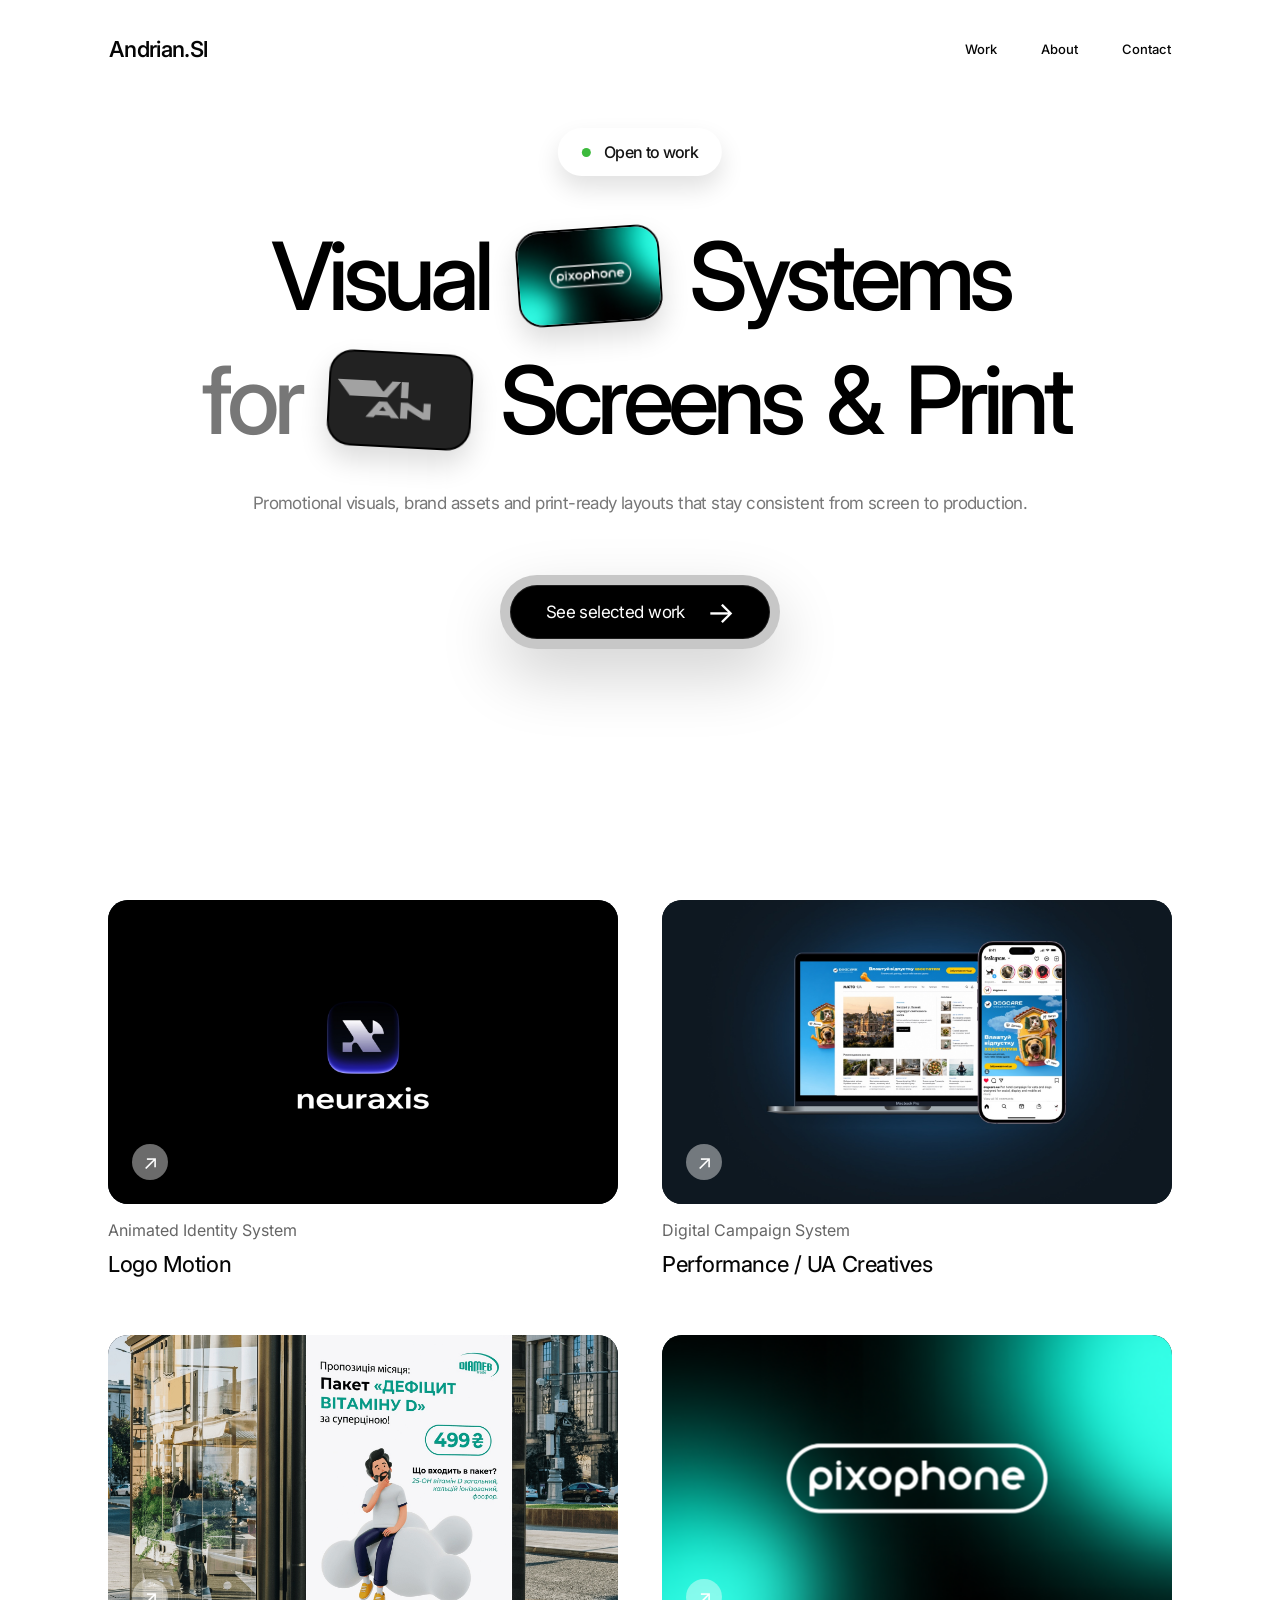
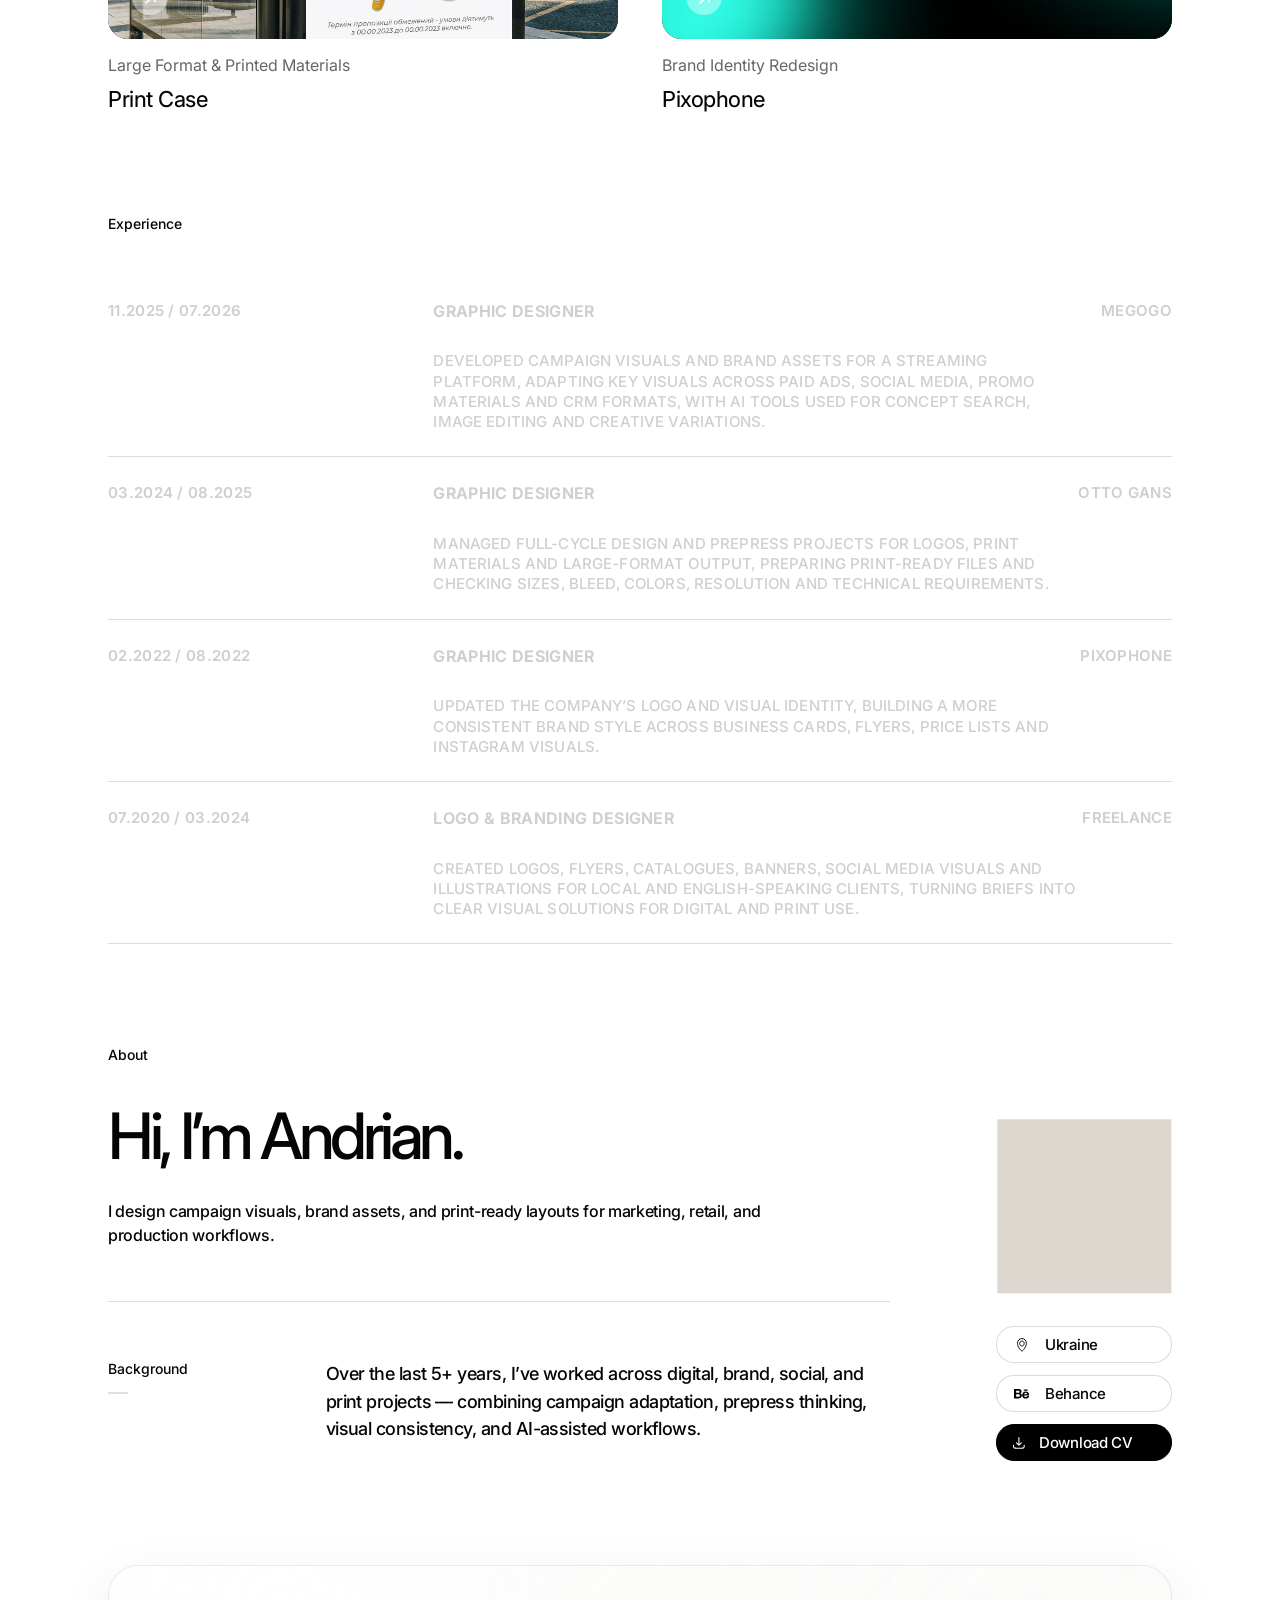
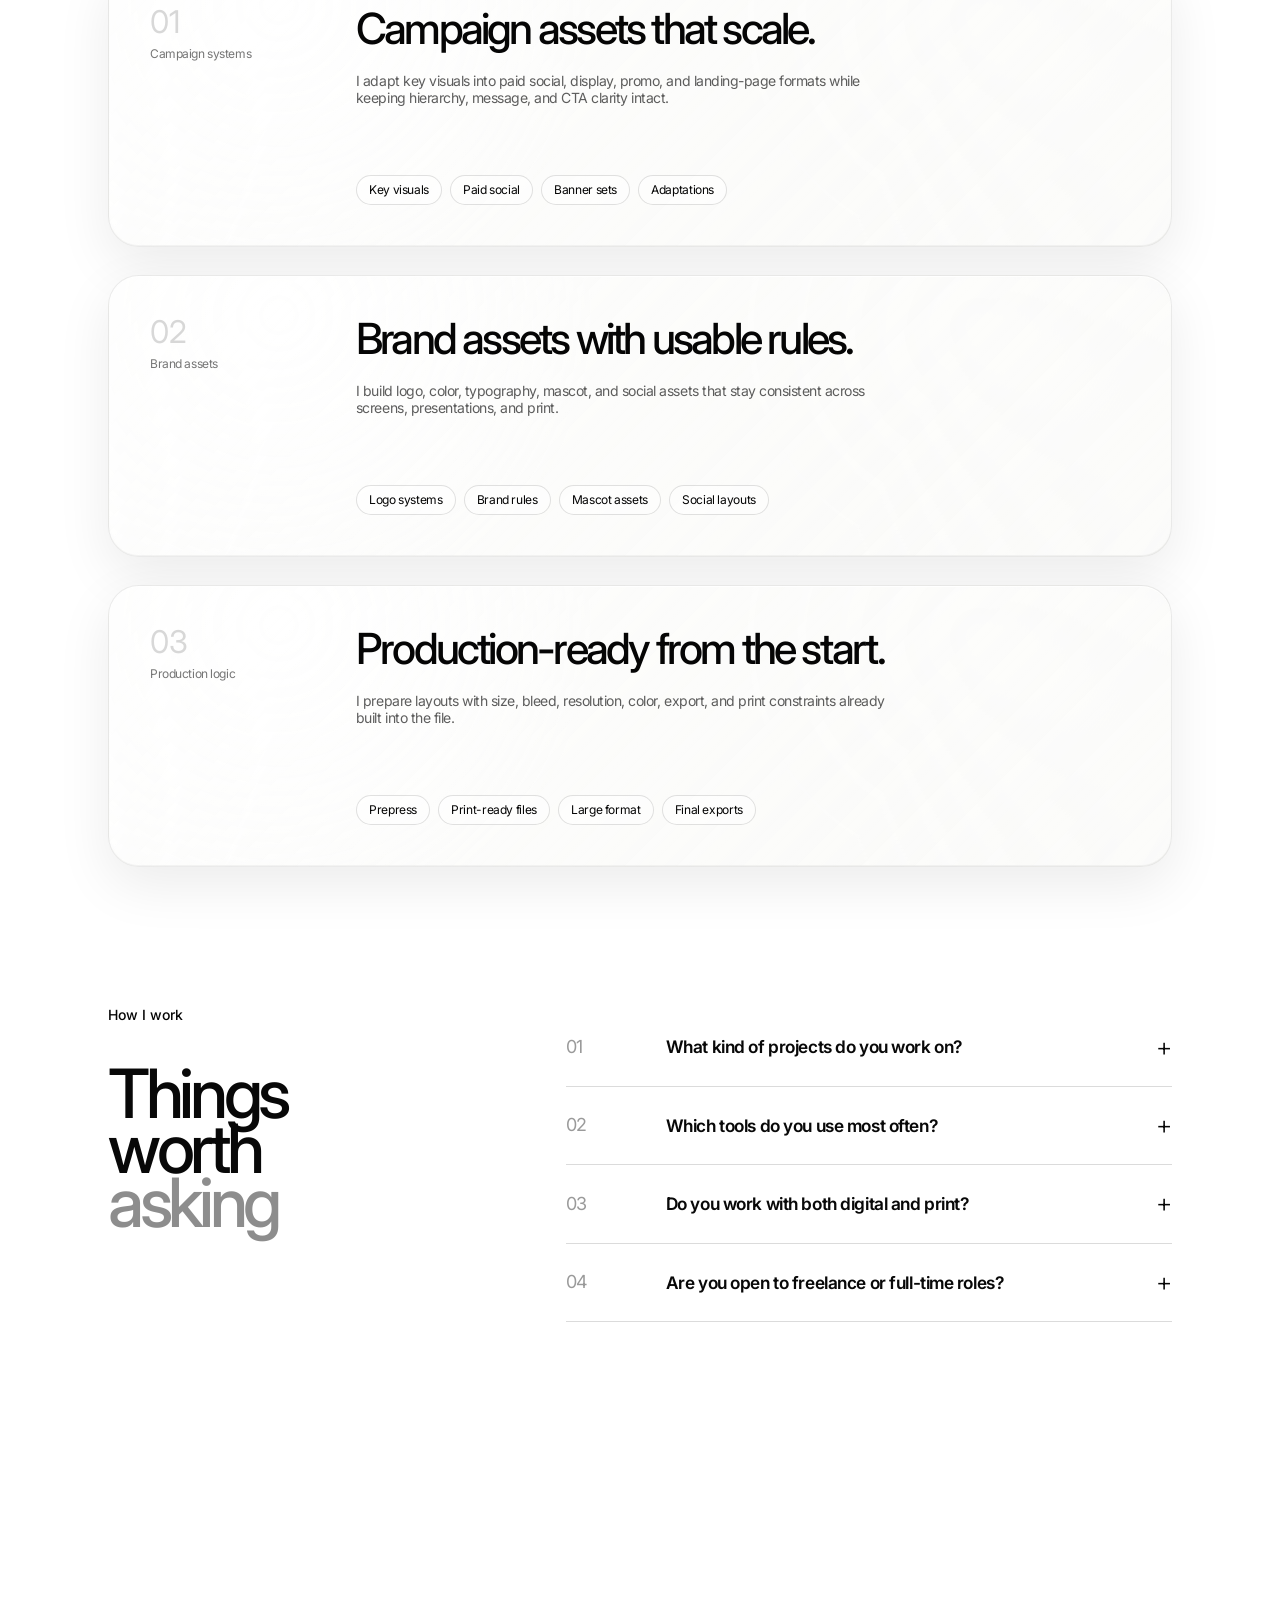
==== commit 3917af37: "Update mobile about and cards section" ====
--- a/index.html
+++ b/index.html
@@ -162,8 +162,8 @@
               <span class="project-arrow">↗</span>
               <img
                 class="pixophone-cover pixophone-cover--base"
-                src="./assets/pixophone/01.webp"
-                alt="Pixophone visual identity cover"
+                src="./assets/pixophone/cover-clean.png"
+                alt="Pixophone logo cover"
                 loading="lazy"
                 decoding="async"
               />
@@ -225,8 +225,8 @@
             <p class="section-label about-reference__eyebrow">About</p>
             <h2 class="about-title proximity-title" id="about-title" data-proximity-text>Hi, I’m Andrian.</h2>
             <p class="about-reference__lead">
-              I design campaign visuals, brand assets and print-ready layouts<br />
-              that stay clear across screens, formats and production.
+              <span class="about-reference__lead-desktop">I design campaign visuals, brand assets, and print-ready layouts for marketing, retail, and production workflows.</span>
+              <span class="about-reference__lead-mobile">I design campaign visuals, brand assets, and print-ready layouts for marketing, retail, and production workflows, combining campaign adaptation, prepress thinking, visual consistency, and AI-assisted workflows.</span>
             </p>
 
             <div class="about-reference__main-divider" aria-hidden="true"></div>
@@ -237,9 +237,7 @@
                 <span class="about-reference__background-line" aria-hidden="true"></span>
               </div>
               <div class="about-reference__background-copy">
-                <p>I work across digital creatives, identity assets and print layouts — from campaign adaptations to production-ready files.</p>
-                <p>My experience combines marketing design, prepress awareness and visual consistency across multiple formats.</p>
-                
+                <p>Over the last 5+ years, I’ve worked across digital, brand, social, and print projects — combining campaign adaptation, prepress thinking, visual consistency, and AI-assisted workflows.</p>
               </div>
             </div>
           </div>
@@ -274,6 +272,62 @@
         </div>
       </section>
 
+
+      <section class="design-stack reveal" id="design-stack" aria-label="Design systems stack" data-design-stack>
+<div class="design-stack__cards" aria-label="Connected design areas">
+          <article class="design-stack-card design-stack-card--campaign">
+            <div class="design-stack-card__meta">
+              <span>01</span>
+              <span>Campaign systems</span>
+            </div>
+            <div class="design-stack-card__content">
+              <h3>Campaign assets that scale.</h3>
+              <p>I adapt key visuals into paid social, display, promo, and landing-page formats while keeping hierarchy, message, and CTA clarity intact.</p>
+            </div>
+            <ul class="design-stack-card__tags" aria-label="Campaign formats">
+              <li>Key visuals</li>
+              <li>Paid social</li>
+              <li>Banner sets</li>
+              <li>Adaptations</li>
+            </ul>
+          </article>
+
+          <article class="design-stack-card design-stack-card--brand">
+            <div class="design-stack-card__meta">
+              <span>02</span>
+              <span>Brand assets</span>
+            </div>
+            <div class="design-stack-card__content">
+              <h3>Brand assets with usable rules.</h3>
+              <p>I build logo, color, typography, mascot, and social assets that stay consistent across screens, presentations, and print.</p>
+            </div>
+            <ul class="design-stack-card__tags" aria-label="Brand asset types">
+              <li>Logo systems</li>
+              <li>Brand rules</li>
+              <li>Mascot assets</li>
+              <li>Social layouts</li>
+            </ul>
+          </article>
+
+          <article class="design-stack-card design-stack-card--production">
+            <div class="design-stack-card__meta">
+              <span>03</span>
+              <span>Production logic</span>
+            </div>
+            <div class="design-stack-card__content">
+              <h3>Production-ready from the start.</h3>
+              <p>I prepare layouts with size, bleed, resolution, color, export, and print constraints already built into the file.</p>
+            </div>
+            <ul class="design-stack-card__tags" aria-label="Production requirements">
+              <li>Prepress</li>
+              <li>Print-ready files</li>
+              <li>Large format</li>
+              <li>Final exports</li>
+            </ul>
+          </article>
+        </div>
+      </section>
+
       <section class="how-i-work reveal" id="how-i-work" aria-label="How I work">
         <div class="how-i-work__inner">
           <div class="how-i-work__intro">
--- a/styles.css
+++ b/styles.css
@@ -6542,66 +6542,8 @@
   }
 }
 
-/* === Ghostwriter refinement v18: inverse photo crop only === */
-#about .about-photo {
-  width: 176px;
-  height: 176px;
-  overflow: hidden;
-}
-
-#about .about-photo img {
-  width: 100%;
-  height: 100%;
-  object-fit: cover;
-  object-position: center center;
-  transform: translateY(24px) scale(1.12);
-  transform-origin: center center;
-}
-
-@media (max-width: 640px) {
-  #about .about-photo {
-    width: 176px;
-    height: 176px;
-  }
-
-  #about .about-photo img {
-    object-position: center center;
-    transform: translateY(22px) scale(1.1);
-    transform-origin: center center;
-  }
-}
-
-/* === Ghostwriter refinement v19: correct photo crop only === */
-#about .about-photo {
-  width: 176px;
-  height: 176px;
-  overflow: hidden;
-}
-
-#about .about-photo img {
-  width: 100%;
-  height: 100%;
-  object-fit: cover;
-  object-position: center center;
-  transform: translateY(-24px) scale(1.12);
-  transform-origin: center center;
-}
-
-@media (max-width: 640px) {
-  #about .about-photo {
-    width: 176px;
-    height: 176px;
-  }
-
-  #about .about-photo img {
-    object-position: center center;
-    transform: translateY(-22px) scale(1.1);
-    transform-origin: center center;
-  }
-}
-
-
-/* === Ghostwriter refinement v21: use full-width photo, vertically centered, no zoom === */
+
+/* === Ghostwriter refinement final: about photo crop === */
 #about .about-photo {
   width: 176px;
   height: 176px;
@@ -6615,7 +6557,7 @@
   max-width: none;
   object-fit: initial;
   object-position: initial;
-  transform: translateY(-18px);
+  transform: translateY(-38px);
   transform-origin: center top;
 }
 
@@ -6631,30 +6573,2164 @@
     max-width: none;
     object-fit: initial;
     object-position: initial;
-    transform: translateY(-18px);
+    transform: translateY(-38px);
     transform-origin: center top;
   }
 }
 
-/* === Ghostwriter refinement v22: lift face by additional 10px === */
-#about .about-photo img {
-  transform: translateY(-28px);
-}
-
-@media (max-width: 640px) {
+/* === Design stack cards: clean vanilla scroll stack === */
+.design-stack {
+  max-width: var(--page-width);
+  margin: 0 auto;
+  padding: clamp(84px, 9vw, 136px) 0 clamp(96px, 10vw, 156px);
+  border-top: 1px solid rgba(10, 10, 10, 0.12);
+  border-bottom: 1px solid rgba(10, 10, 10, 0.12);
+}
+
+.design-stack__intro {
+  display: grid;
+  grid-template-columns: minmax(160px, 0.34fr) minmax(0, 0.66fr);
+  gap: clamp(40px, 6vw, 96px);
+  margin-bottom: clamp(54px, 6vw, 92px);
+}
+
+.design-stack__label {
+  align-self: start;
+  margin: 0;
+}
+
+.design-stack__title {
+  max-width: 980px;
+  margin: 0;
+  font-size: clamp(54px, 7.2vw, 118px);
+  line-height: 0.9;
+  letter-spacing: -0.075em;
+  font-weight: 500;
+}
+
+.design-stack__title-line {
+  display: block;
+  white-space: normal;
+}
+
+.design-stack__title-line.is-muted {
+  color: #9a9a9a;
+}
+
+.design-stack__cards {
+  position: relative;
+  display: grid;
+  gap: clamp(34px, 5vw, 72px);
+}
+
+.design-stack-card {
+  --stack-scale: 1;
+  --stack-y: 0px;
+  --stack-blur: 0px;
+  position: sticky;
+  top: clamp(86px, 12vh, 124px);
+  z-index: 1;
+  min-height: clamp(310px, 31vw, 420px);
+  display: grid;
+  grid-template-columns: minmax(150px, 0.26fr) minmax(0, 1fr);
+  grid-template-rows: 1fr auto;
+  column-gap: clamp(32px, 5vw, 78px);
+  row-gap: clamp(30px, 4vw, 52px);
+  padding: clamp(30px, 4.2vw, 64px);
+  border: 1px solid rgba(10, 10, 10, 0.12);
+  border-radius: clamp(28px, 3.4vw, 46px);
+  background: #f6f5f1;
+  box-shadow: 0 24px 64px rgba(0, 0, 0, 0.08);
+  transform: translate3d(0, var(--stack-y), 0) scale(var(--stack-scale));
+  transform-origin: top center;
+  filter: blur(var(--stack-blur));
+  will-change: transform, filter;
+  overflow: hidden;
+}
+
+.design-stack-card:nth-child(1) { z-index: 1; }
+.design-stack-card:nth-child(2) { z-index: 2; }
+.design-stack-card:nth-child(3) { z-index: 3; }
+
+.design-stack-card::before {
+  content: "";
+  position: absolute;
+  inset: 0;
+  pointer-events: none;
+  background:
+    radial-gradient(circle at 78% 16%, rgba(10, 10, 10, 0.075), transparent 30%),
+    linear-gradient(135deg, rgba(255, 255, 255, 0.7), transparent 48%);
+}
+
+.design-stack-card > * {
+  position: relative;
+  z-index: 1;
+}
+
+.design-stack-card--campaign { background: #f4f2ec; }
+.design-stack-card--brand { background: #eef2fb; }
+.design-stack-card--production { background: #f1efe8; }
+
+.design-stack-card__meta {
+  display: flex;
+  flex-direction: column;
+  gap: 14px;
+  font-size: clamp(14px, 1.05vw, 18px);
+  line-height: 1;
+  letter-spacing: -0.04em;
+  color: rgba(10, 10, 10, 0.58);
+}
+
+.design-stack-card__meta span:first-child {
+  font-size: clamp(34px, 3.8vw, 66px);
+  color: rgba(10, 10, 10, 0.18);
+}
+
+.design-stack-card__content {
+  min-width: 0;
+  max-width: 780px;
+}
+
+.design-stack-card__content h3 {
+  margin: 0;
+  max-width: 780px;
+  font-size: clamp(38px, 5vw, 84px);
+  line-height: 0.96;
+  letter-spacing: -0.075em;
+  font-weight: 500;
+  overflow-wrap: normal;
+  word-break: normal;
+}
+
+.design-stack-card__content p {
+  max-width: 620px;
+  margin: clamp(22px, 2.6vw, 34px) 0 0;
+  font-size: clamp(17px, 1.45vw, 23px);
+  line-height: 1.22;
+  letter-spacing: -0.045em;
+  color: rgba(10, 10, 10, 0.68);
+}
+
+.design-stack-card__tags {
+  grid-column: 2;
+  display: flex;
+  flex-wrap: wrap;
+  gap: 10px;
+  margin: 0;
+  padding: 0;
+  list-style: none;
+}
+
+.design-stack-card__tags li {
+  display: inline-flex;
+  align-items: center;
+  min-height: 36px;
+  padding: 0 16px;
+  border: 1px solid rgba(10, 10, 10, 0.16);
+  border-radius: 999px;
+  font-size: 14px;
+  line-height: 1;
+  letter-spacing: -0.035em;
+  background: rgba(255, 255, 255, 0.56);
+}
+
+@media (max-width: 767px) {
+  .design-stack {
+    padding: 64px 0 72px;
+  }
+
+  .design-stack__intro {
+    display: block;
+    margin-bottom: 36px;
+  }
+
+  .design-stack__label {
+    margin-bottom: 28px;
+  }
+
+  .design-stack__title {
+    font-size: clamp(42px, 13vw, 64px);
+    line-height: 0.95;
+  }
+
+  .design-stack__cards {
+    gap: 22px;
+  }
+
+  .design-stack-card {
+    position: relative;
+    top: auto;
+    min-height: 0;
+    display: block;
+    padding: 28px;
+    border-radius: 28px;
+    transform: none !important;
+    filter: none !important;
+  }
+
+  .design-stack-card__meta {
+    flex-direction: row;
+    justify-content: space-between;
+    margin-bottom: 42px;
+  }
+
+  .design-stack-card__meta span:first-child {
+    font-size: 28px;
+  }
+
+  .design-stack-card__content h3 {
+    font-size: clamp(34px, 10vw, 52px);
+    line-height: 0.98;
+  }
+
+  .design-stack-card__content p {
+    font-size: 17px;
+  }
+
+  .design-stack-card__tags {
+    margin-top: 28px;
+    grid-column: auto;
+  }
+}
+
+
+
+/* === Design stack v3: cards only, page-width, liquid glass spotlight === */
+.design-stack {
+  width: min(100% - 140px, 1064px);
+  max-width: none;
+  margin-inline: auto;
+  padding: clamp(48px, 5.4vw, 84px) 0 clamp(92px, 9vw, 142px);
+  border-top: 0;
+  border-bottom: 0;
+  background: transparent;
+}
+
+.design-stack::before,
+.design-stack::after,
+.design-stack__intro,
+.design-stack__label,
+.design-stack__title {
+  display: none !important;
+}
+
+.design-stack__cards {
+  width: 100%;
+  display: grid;
+  gap: clamp(28px, 4vw, 56px);
+}
+
+.design-stack-card {
+  --stack-scale: 1;
+  --stack-y: 0px;
+  --stack-blur: 0px;
+  --mouse-x: 50%;
+  --mouse-y: 50%;
+  --spotlight-opacity: 0;
+  position: sticky;
+  top: clamp(86px, 12vh, 124px);
+  z-index: 1;
+  width: 100%;
+  min-height: clamp(260px, 27vw, 360px);
+  display: grid;
+  grid-template-columns: minmax(122px, 0.23fr) minmax(0, 1fr);
+  grid-template-rows: 1fr auto;
+  column-gap: clamp(28px, 4.5vw, 64px);
+  row-gap: clamp(24px, 3vw, 40px);
+  padding: clamp(28px, 3.7vw, 52px);
+  border: 1px solid rgba(255, 255, 255, 0.58);
+  border-radius: clamp(26px, 3vw, 42px);
+  background:
+    linear-gradient(135deg, rgba(255, 255, 255, 0.72), rgba(255, 255, 255, 0.36)),
+    radial-gradient(circle at 12% 12%, rgba(255, 255, 255, 0.92), transparent 34%),
+    rgba(245, 245, 242, 0.62);
+  backdrop-filter: blur(26px) saturate(156%);
+  -webkit-backdrop-filter: blur(26px) saturate(156%);
+  box-shadow:
+    0 24px 72px rgba(0, 0, 0, 0.10),
+    inset 0 1px 0 rgba(255, 255, 255, 0.92),
+    inset 0 -1px 0 rgba(10, 10, 10, 0.045);
+  transform: translate3d(0, var(--stack-y), 0) scale(var(--stack-scale));
+  transform-origin: top center;
+  filter: blur(var(--stack-blur));
+  will-change: transform, filter;
+  overflow: hidden;
+  transition:
+    border-color 220ms ease,
+    box-shadow 220ms ease,
+    background 220ms ease;
+}
+
+.design-stack-card:nth-child(1) { z-index: 1; }
+.design-stack-card:nth-child(2) { z-index: 2; }
+.design-stack-card:nth-child(3) { z-index: 3; }
+
+.design-stack-card--campaign {
+  background:
+    radial-gradient(circle at 15% 12%, rgba(255, 255, 255, 0.95), transparent 34%),
+    linear-gradient(135deg, rgba(255, 255, 255, 0.72), rgba(244, 242, 236, 0.44)),
+    rgba(244, 242, 236, 0.62);
+}
+
+.design-stack-card--brand {
+  background:
+    radial-gradient(circle at 15% 12%, rgba(255, 255, 255, 0.95), transparent 34%),
+    linear-gradient(135deg, rgba(255, 255, 255, 0.72), rgba(232, 238, 255, 0.46)),
+    rgba(238, 242, 251, 0.62);
+}
+
+.design-stack-card--production {
+  background:
+    radial-gradient(circle at 15% 12%, rgba(255, 255, 255, 0.95), transparent 34%),
+    linear-gradient(135deg, rgba(255, 255, 255, 0.72), rgba(241, 239, 232, 0.46)),
+    rgba(241, 239, 232, 0.62);
+}
+
+.design-stack-card::before {
+  content: "";
+  position: absolute;
+  inset: 0;
+  z-index: 0;
+  pointer-events: none;
+  background:
+    radial-gradient(circle at var(--mouse-x) var(--mouse-y), rgba(255, 255, 255, 0.92), transparent 34%),
+    radial-gradient(circle at var(--mouse-x) var(--mouse-y), rgba(36, 87, 255, 0.16), transparent 54%);
+  opacity: var(--spotlight-opacity);
+  transition: opacity 260ms ease;
+}
+
+.design-stack-card::after {
+  content: "";
+  position: absolute;
+  inset: 1px;
+  z-index: 0;
+  pointer-events: none;
+  border-radius: inherit;
+  background:
+    linear-gradient(120deg, rgba(255,255,255,0.54), transparent 26%, transparent 72%, rgba(255,255,255,0.34)),
+    radial-gradient(circle at 80% 18%, rgba(255, 255, 255, 0.36), transparent 28%);
+  mix-blend-mode: screen;
+  opacity: 0.62;
+}
+
+.design-stack-card:hover,
+.design-stack-card:focus-within {
+  --spotlight-opacity: 1;
+  border-color: rgba(255, 255, 255, 0.86);
+  box-shadow:
+    0 30px 88px rgba(0, 0, 0, 0.13),
+    0 0 0 1px rgba(36, 87, 255, 0.08),
+    inset 0 1px 0 rgba(255, 255, 255, 0.96),
+    inset 0 -1px 0 rgba(10, 10, 10, 0.045);
+}
+
+.design-stack-card > * {
+  position: relative;
+  z-index: 1;
+}
+
+.design-stack-card__meta {
+  gap: 12px;
+  font-size: clamp(13px, 0.95vw, 16px);
+  letter-spacing: -0.035em;
+  color: rgba(10, 10, 10, 0.56);
+}
+
+.design-stack-card__meta span:first-child {
+  font-size: clamp(28px, 3vw, 52px);
+  color: rgba(10, 10, 10, 0.17);
+}
+
+.design-stack-card__content {
+  max-width: 720px;
+}
+
+.design-stack-card__content h3 {
+  max-width: 720px;
+  font-size: clamp(32px, 4.35vw, 68px);
+  line-height: 0.98;
+  letter-spacing: -0.07em;
+}
+
+.design-stack-card__content p {
+  max-width: 570px;
+  margin-top: clamp(18px, 2vw, 28px);
+  font-size: clamp(16px, 1.22vw, 20px);
+  line-height: 1.26;
+  letter-spacing: -0.04em;
+}
+
+.design-stack-card__tags {
+  gap: 8px;
+}
+
+.design-stack-card__tags li {
+  min-height: 32px;
+  padding: 0 14px;
+  border-color: rgba(10, 10, 10, 0.13);
+  background: rgba(255, 255, 255, 0.46);
+  font-size: 13px;
+}
+
+@media (max-width: 767px) {
+  .design-stack {
+    width: min(100% - 32px, 430px);
+    padding: 48px 0 72px;
+  }
+
+  .design-stack__cards {
+    gap: 18px;
+  }
+
+  .design-stack-card {
+    position: relative;
+    top: auto;
+    min-height: 0;
+    display: block;
+    padding: 28px;
+    border-radius: 28px;
+    transform: none !important;
+    filter: none !important;
+  }
+
+  .design-stack-card__meta {
+    flex-direction: row;
+    justify-content: space-between;
+    margin-bottom: 34px;
+  }
+
+  .design-stack-card__content h3 {
+    font-size: clamp(32px, 9.6vw, 48px);
+  }
+
+  .design-stack-card__content p {
+    font-size: 16px;
+  }
+
+  .design-stack-card__tags {
+    margin-top: 24px;
+  }
+}
+
+
+/* === Design stack v4: clean page-width glass cards, no intro, safe release === */
+.design-stack {
+  position: relative !important;
+  z-index: 1 !important;
+  width: 100% !important;
+  max-width: none !important;
+  margin: 0 !important;
+  padding: clamp(28px, 4vw, 56px) 0 clamp(180px, 24vh, 280px) !important;
+  border-top: 0 !important;
+  border-bottom: 0 !important;
+  background: #ffffff !important;
+  overflow: visible !important;
+  isolation: isolate;
+}
+
+.design-stack::before,
+.design-stack::after,
+.design-stack__intro,
+.design-stack__label,
+.design-stack__title {
+  display: none !important;
+  content: none !important;
+}
+
+.design-stack__cards {
+  width: min(100% - 140px, 1064px) !important;
+  margin-inline: auto !important;
+  display: grid !important;
+  gap: clamp(22px, 3vw, 42px) !important;
+  background: transparent !important;
+}
+
+.design-stack-card {
+  --stack-scale: 1;
+  --stack-y: 0px;
+  --stack-blur: 0px;
+  --mouse-x: 50%;
+  --mouse-y: 50%;
+  --spotlight-opacity: 0;
+  position: sticky !important;
+  top: clamp(88px, 13vh, 120px) !important;
+  z-index: 1;
+  width: 100% !important;
+  min-height: clamp(238px, 22vw, 318px) !important;
+  display: grid !important;
+  grid-template-columns: minmax(108px, 0.2fr) minmax(0, 1fr) !important;
+  grid-template-rows: 1fr auto !important;
+  column-gap: clamp(26px, 4vw, 56px) !important;
+  row-gap: clamp(18px, 2.6vw, 32px) !important;
+  padding: clamp(26px, 3.2vw, 44px) !important;
+  border: 1px solid rgba(10, 10, 10, 0.08) !important;
+  border-radius: clamp(24px, 2.4vw, 34px) !important;
+  background:
+    linear-gradient(135deg, rgba(255, 255, 255, 0.74), rgba(255, 255, 255, 0.38)),
+    radial-gradient(circle at 15% 12%, rgba(255, 255, 255, 0.94), transparent 34%),
+    rgba(247, 247, 243, 0.78) !important;
+  backdrop-filter: blur(24px) saturate(145%) !important;
+  -webkit-backdrop-filter: blur(24px) saturate(145%) !important;
+  box-shadow:
+    0 18px 54px rgba(0, 0, 0, 0.08),
+    inset 0 1px 0 rgba(255, 255, 255, 0.92),
+    inset 0 -1px 0 rgba(10, 10, 10, 0.04) !important;
+  transform: translate3d(0, var(--stack-y), 0) scale(var(--stack-scale)) !important;
+  transform-origin: top center !important;
+  filter: blur(var(--stack-blur)) !important;
+  overflow: hidden !important;
+  will-change: transform, filter;
+}
+
+.design-stack-card:nth-child(1) { z-index: 1 !important; }
+.design-stack-card:nth-child(2) { z-index: 2 !important; }
+.design-stack-card:nth-child(3) { z-index: 3 !important; }
+
+.design-stack-card--campaign,
+.design-stack-card--brand,
+.design-stack-card--production {
+  background:
+    linear-gradient(135deg, rgba(255, 255, 255, 0.78), rgba(255, 255, 255, 0.38)),
+    radial-gradient(circle at 16% 14%, rgba(255, 255, 255, 0.96), transparent 34%),
+    rgba(247, 247, 243, 0.78) !important;
+}
+
+.design-stack-card::before {
+  content: "" !important;
+  position: absolute !important;
+  inset: 0 !important;
+  z-index: 0 !important;
+  pointer-events: none !important;
+  background:
+    radial-gradient(circle at var(--mouse-x) var(--mouse-y), rgba(255, 255, 255, 0.92), transparent 32%),
+    radial-gradient(circle at var(--mouse-x) var(--mouse-y), rgba(36, 87, 255, 0.14), transparent 52%) !important;
+  opacity: var(--spotlight-opacity) !important;
+  transition: opacity 260ms ease !important;
+}
+
+.design-stack-card::after {
+  content: "" !important;
+  position: absolute !important;
+  inset: 1px !important;
+  z-index: 0 !important;
+  pointer-events: none !important;
+  border-radius: inherit !important;
+  background:
+    linear-gradient(120deg, rgba(255,255,255,0.54), transparent 25%, transparent 73%, rgba(255,255,255,0.3)),
+    radial-gradient(circle at 82% 18%, rgba(255, 255, 255, 0.32), transparent 28%) !important;
+  mix-blend-mode: screen !important;
+  opacity: 0.58 !important;
+}
+
+.design-stack-card:hover,
+.design-stack-card:focus-within {
+  --spotlight-opacity: 1;
+  border-color: rgba(36, 87, 255, 0.16) !important;
+  box-shadow:
+    0 24px 72px rgba(0, 0, 0, 0.10),
+    0 0 0 1px rgba(36, 87, 255, 0.08),
+    inset 0 1px 0 rgba(255, 255, 255, 0.96),
+    inset 0 -1px 0 rgba(10, 10, 10, 0.035) !important;
+}
+
+.design-stack-card > * {
+  position: relative !important;
+  z-index: 1 !important;
+}
+
+.design-stack-card__meta {
+  display: flex !important;
+  flex-direction: column !important;
+  gap: 10px !important;
+  font-size: clamp(12px, 0.85vw, 15px) !important;
+  line-height: 1 !important;
+  letter-spacing: -0.035em !important;
+  color: rgba(10, 10, 10, 0.56) !important;
+}
+
+.design-stack-card__meta span:first-child {
+  font-size: clamp(26px, 2.45vw, 42px) !important;
+  color: rgba(10, 10, 10, 0.16) !important;
+}
+
+.design-stack-card__content {
+  min-width: 0 !important;
+  max-width: 680px !important;
+}
+
+.design-stack-card__content h3 {
+  max-width: 680px !important;
+  margin: 0 !important;
+  font-size: clamp(30px, 3.35vw, 54px) !important;
+  line-height: 1 !important;
+  letter-spacing: -0.065em !important;
+  font-weight: 500 !important;
+  overflow-wrap: normal !important;
+  word-break: normal !important;
+}
+
+.design-stack-card__content p {
+  max-width: 540px !important;
+  margin: clamp(14px, 1.7vw, 22px) 0 0 !important;
+  font-size: clamp(14px, 1vw, 17px) !important;
+  line-height: 1.28 !important;
+  letter-spacing: -0.035em !important;
+  color: rgba(10, 10, 10, 0.66) !important;
+}
+
+.design-stack-card__tags {
+  grid-column: 2 !important;
+  display: flex !important;
+  flex-wrap: wrap !important;
+  gap: 8px !important;
+  margin: 0 !important;
+  padding: 0 !important;
+  list-style: none !important;
+}
+
+.design-stack-card__tags li {
+  min-height: 30px !important;
+  padding: 0 12px !important;
+  border: 1px solid rgba(10, 10, 10, 0.12) !important;
+  border-radius: 999px !important;
+  background: rgba(255, 255, 255, 0.48) !important;
+  font-size: 12px !important;
+  line-height: 1 !important;
+  letter-spacing: -0.03em !important;
+}
+
+.how-i-work {
+  position: relative !important;
+  z-index: 2 !important;
+  background: #f8f7f4 !important;
+  border-top: 0 !important;
+  margin-top: 0 !important;
+}
+
+.how-i-work__accordion {
+  border-top: 0 !important;
+}
+
+@media (max-width: 767px) {
+  .design-stack {
+    padding: 38px 0 64px !important;
+  }
+
+  .design-stack__cards {
+    width: min(100% - 32px, 430px) !important;
+    gap: 18px !important;
+  }
+
+  .design-stack-card {
+    position: relative !important;
+    top: auto !important;
+    min-height: 0 !important;
+    display: block !important;
+    padding: 26px !important;
+    border-radius: 26px !important;
+    transform: none !important;
+    filter: none !important;
+  }
+
+  .design-stack-card__meta {
+    flex-direction: row !important;
+    justify-content: space-between !important;
+    margin-bottom: 30px !important;
+  }
+
+  .design-stack-card__content h3 {
+    font-size: clamp(31px, 8.8vw, 44px) !important;
+  }
+
+  .design-stack-card__content p {
+    font-size: 15px !important;
+  }
+
+  .design-stack-card__tags {
+    grid-column: auto !important;
+    margin-top: 22px !important;
+  }
+}
+
+/* === Design stack v5: visible layered cards === */
+.design-stack-card {
+  top: var(--stack-top, clamp(88px, 13vh, 120px)) !important;
+}
+
+.design-stack-card:nth-child(1) {
+  --stack-top: clamp(86px, 12vh, 114px) !important;
+  z-index: 1 !important;
+}
+
+.design-stack-card:nth-child(2) {
+  --stack-top: clamp(122px, 15vh, 150px) !important;
+  z-index: 2 !important;
+}
+
+.design-stack-card:nth-child(3) {
+  --stack-top: clamp(158px, 18vh, 186px) !important;
+  z-index: 3 !important;
+}
+
+.design-stack__cards {
+  padding-bottom: clamp(140px, 18vh, 220px) !important;
+}
+
+@media (max-width: 767px) {
+  .design-stack-card,
+  .design-stack-card:nth-child(1),
+  .design-stack-card:nth-child(2),
+  .design-stack-card:nth-child(3) {
+    --stack-top: auto !important;
+  }
+
+  .design-stack__cards {
+    padding-bottom: 0 !important;
+  }
+}
+
+/* === Design stack v6: continuous smooth layer scaling === */
+.design-stack-card {
+  transition:
+    box-shadow 240ms ease,
+    border-color 240ms ease,
+    background 240ms ease !important;
+}
+
+@media (prefers-reduced-motion: reduce) {
+  .design-stack-card {
+    transition: none !important;
+  }
+}
+
+/* === Design stack v7: centered stack and earlier release === */
+.design-stack {
+  padding: clamp(40px, 6vh, 72px) 0 clamp(90px, 12vh, 150px) !important;
+  background: #ffffff !important;
+}
+
+.design-stack__cards {
+  width: min(100% - 140px, 1064px) !important;
+  gap: clamp(18px, 2.2vw, 30px) !important;
+  padding-bottom: clamp(46px, 7vh, 82px) !important;
+}
+
+.design-stack-card:nth-child(1) {
+  --stack-top: clamp(190px, 30vh, 280px) !important;
+}
+
+.design-stack-card:nth-child(2) {
+  --stack-top: clamp(226px, 34vh, 316px) !important;
+}
+
+.design-stack-card:nth-child(3) {
+  --stack-top: clamp(262px, 38vh, 352px) !important;
+}
+
+.how-i-work {
+  margin-top: 0 !important;
+  padding-top: clamp(76px, 9vw, 124px) !important;
+}
+
+@media (max-height: 760px) and (min-width: 768px) {
+  .design-stack-card:nth-child(1) {
+    --stack-top: 150px !important;
+  }
+
+  .design-stack-card:nth-child(2) {
+    --stack-top: 182px !important;
+  }
+
+  .design-stack-card:nth-child(3) {
+    --stack-top: 214px !important;
+  }
+}
+
+@media (max-width: 767px) {
+  .design-stack {
+    padding: 38px 0 64px !important;
+  }
+
+  .design-stack__cards {
+    padding-bottom: 0 !important;
+  }
+}
+
+/* === Design stack v8: slightly higher and freeze-on-stack === */
+.design-stack__cards {
+  padding-bottom: clamp(28px, 4.2vh, 52px) !important;
+}
+
+.design-stack-card:nth-child(1) {
+  --stack-top: clamp(160px, 24vh, 236px) !important;
+}
+
+.design-stack-card:nth-child(2) {
+  --stack-top: clamp(196px, 28vh, 272px) !important;
+}
+
+.design-stack-card:nth-child(3) {
+  --stack-top: clamp(232px, 32vh, 308px) !important;
+}
+
+.design-stack.is-stack-frozen .design-stack-card {
+  transition: transform 0.24s ease, filter 0.24s ease, box-shadow 0.24s ease !important;
+}
+
+@media (max-height: 760px) and (min-width: 768px) {
+  .design-stack-card:nth-child(1) {
+    --stack-top: 132px !important;
+  }
+
+  .design-stack-card:nth-child(2) {
+    --stack-top: 164px !important;
+  }
+
+  .design-stack-card:nth-child(3) {
+    --stack-top: 196px !important;
+  }
+}
+
+
+/* === Design stack v9: freeze before text overlap === */
+.design-stack.is-stack-frozen .design-stack-card {
+  transition: transform 0.18s ease, filter 0.18s ease, box-shadow 0.24s ease !important;
+}
+
+/* === Design stack v11: release whole stack at final overlap === */
+.design-stack.is-stack-released .design-stack__cards {
+  position: relative !important;
+}
+
+.design-stack.is-stack-released .design-stack-card {
+  position: absolute !important;
+  top: var(--frozen-top) !important;
+  left: 0 !important;
+  right: 0 !important;
+}
+/* === Text review v13: About background width === */
+#about .about-reference__background-copy {
+  width: calc(100% + 72px) !important;
+  max-width: calc(100% + 72px) !important;
+}
+
+#about .about-reference__background-copy p {
+  max-width: 100% !important;
+}
+
+@media (max-width: 900px) {
+  #about .about-reference__background-copy {
+    width: 100% !important;
+    max-width: 100% !important;
+  }
+}
+
+/* === Mobile About + horizontal value cards v15 === */
+@media (max-width: 767px) {
+  #about.about-section {
+    padding-top: clamp(54px, 14vw, 82px) !important;
+    padding-bottom: clamp(48px, 13vw, 76px) !important;
+  }
+
+  #about .about-reference {
+    width: min(100% - 40px, 430px) !important;
+    display: flex !important;
+    flex-direction: column !important;
+    gap: 0 !important;
+    padding: 0 !important;
+  }
+
+  #about .about-reference__aside {
+    order: 1 !important;
+    width: 100% !important;
+    display: flex !important;
+    flex-direction: column !important;
+    align-items: center !important;
+    margin: 0 0 clamp(42px, 12vw, 58px) !important;
+  }
+
+  #about .about-photo {
+    width: clamp(104px, 29vw, 128px) !important;
+    height: clamp(104px, 29vw, 128px) !important;
+    aspect-ratio: 1 / 1 !important;
+    margin: 0 auto 18px !important;
+    border-radius: 999px !important;
+    overflow: hidden !important;
+    border: 1px solid rgba(10, 10, 10, 0.1) !important;
+    background: #f5f4f1 !important;
+    box-shadow: 0 18px 44px rgba(0, 0, 0, 0.08) !important;
+  }
+
   #about .about-photo img {
-    transform: translateY(-28px);
-  }
-}
-
-
-/* === Ghostwriter refinement v23: lift face by additional 10px === */
-#about .about-photo img {
-  transform: translateY(-38px);
-}
-
-@media (max-width: 640px) {
+    width: 100% !important;
+    height: 100% !important;
+    object-fit: cover !important;
+    object-position: 50% 38% !important;
+    transform: none !important;
+  }
+
+  #about .about-reference__links {
+    width: min(100%, 340px) !important;
+    display: grid !important;
+    grid-template-columns: repeat(2, minmax(0, 1fr)) !important;
+    gap: 10px !important;
+    margin: 0 auto !important;
+  }
+
+  #about .about-reference__links-list {
+    display: contents !important;
+    margin: 0 !important;
+    padding: 0 !important;
+  }
+
+  #about .about-reference__link-row,
+  #about .about-reference__cv-button {
+    width: 100% !important;
+    min-width: 0 !important;
+    height: 46px !important;
+    min-height: 46px !important;
+    display: inline-flex !important;
+    align-items: center !important;
+    justify-content: center !important;
+    gap: 9px !important;
+    padding: 0 14px !important;
+    border-radius: 999px !important;
+    font-size: 14px !important;
+    line-height: 1 !important;
+    font-weight: 500 !important;
+    letter-spacing: -0.03em !important;
+  }
+
+  #about .about-reference__link-row {
+    border: 1px solid rgba(10, 10, 10, 0.14) !important;
+    background: rgba(255, 255, 255, 0.72) !important;
+  }
+
+  #about .about-reference__cv-button {
+    grid-column: 1 / -1 !important;
+    margin: 0 !important;
+    background: #050505 !important;
+    color: #fff !important;
+  }
+
+  #about .about-reference__icon-slot,
+  #about .about-reference__asset-icon {
+    width: 17px !important;
+    height: 17px !important;
+    flex: 0 0 17px !important;
+  }
+
+  #about .about-reference__main {
+    order: 2 !important;
+    width: 100% !important;
+    display: block !important;
+    text-align: left !important;
+  }
+
+  #about .about-reference__eyebrow {
+    margin: 0 0 clamp(34px, 10vw, 48px) !important;
+    font-size: 15px !important;
+    line-height: 1 !important;
+    font-weight: 500 !important;
+    letter-spacing: -0.035em !important;
+    color: var(--ink) !important;
+  }
+
+  #about .about-title {
+    max-width: 100% !important;
+    margin: 0 0 28px !important;
+    font-size: clamp(52px, 15vw, 68px) !important;
+    line-height: 0.94 !important;
+    letter-spacing: -0.075em !important;
+    font-weight: 500 !important;
+  }
+
+  #about .about-reference__lead {
+    max-width: 100% !important;
+    margin: 0 !important;
+    font-size: clamp(23px, 6.5vw, 30px) !important;
+    line-height: 1.16 !important;
+    letter-spacing: -0.055em !important;
+    font-weight: 500 !important;
+  }
+
+  #about .about-reference__lead br {
+    display: none !important;
+  }
+
+  #about .about-reference__main-divider {
+    width: 100% !important;
+    max-width: 100% !important;
+    margin: clamp(52px, 14vw, 72px) 0 clamp(34px, 9vw, 48px) !important;
+  }
+
+  #about .about-reference__background {
+    width: 100% !important;
+    margin: 0 !important;
+  }
+
+  #about .about-reference__background-label {
+    display: flex !important;
+    align-items: center !important;
+    gap: 14px !important;
+    margin: 0 0 30px !important;
+  }
+
+  #about .about-reference__background-label > span:first-child {
+    font-size: 15px !important;
+    line-height: 1 !important;
+    font-weight: 500 !important;
+    letter-spacing: -0.035em !important;
+  }
+
+  #about .about-reference__background-line {
+    flex: 1 1 auto !important;
+    width: auto !important;
+    max-width: none !important;
+    height: 1px !important;
+  }
+
+  #about .about-reference__background-copy {
+    width: 100% !important;
+    max-width: 100% !important;
+  }
+
+  #about .about-reference__background-copy p {
+    max-width: 100% !important;
+    margin: 0 !important;
+    font-size: clamp(16px, 4.45vw, 18px) !important;
+    line-height: 1.42 !important;
+    letter-spacing: -0.035em !important;
+    font-weight: 400 !important;
+    color: rgba(10, 10, 10, 0.72) !important;
+  }
+
+  #about .about-reference__background-copy p + p {
+    margin-top: 18px !important;
+  }
+
+  .design-stack {
+    padding: clamp(44px, 12vw, 68px) 0 clamp(64px, 16vw, 92px) !important;
+    overflow: hidden !important;
+    background: #fff !important;
+  }
+
+  .design-stack__cards {
+    width: 100% !important;
+    max-width: none !important;
+    display: flex !important;
+    gap: 14px !important;
+    margin: 0 !important;
+    padding: 0 20px 18px !important;
+    overflow-x: auto !important;
+    overflow-y: hidden !important;
+    scroll-snap-type: x mandatory !important;
+    scroll-padding-left: 20px !important;
+    -webkit-overflow-scrolling: touch !important;
+    scrollbar-width: none !important;
+  }
+
+  .design-stack__cards::-webkit-scrollbar {
+    display: none !important;
+  }
+
+  .design-stack-card,
+  .design-stack-card:nth-child(1),
+  .design-stack-card:nth-child(2),
+  .design-stack-card:nth-child(3) {
+    flex: 0 0 min(82vw, 340px) !important;
+    width: min(82vw, 340px) !important;
+    min-height: clamp(470px, 126vw, 560px) !important;
+    position: relative !important;
+    top: auto !important;
+    display: flex !important;
+    flex-direction: column !important;
+    justify-content: flex-start !important;
+    padding: clamp(24px, 6.6vw, 30px) !important;
+    border-radius: 30px !important;
+    transform: none !important;
+    filter: none !important;
+    scroll-snap-align: start !important;
+    scroll-snap-stop: always !important;
+  }
+
+  .design-stack-card__meta {
+    display: flex !important;
+    flex-direction: row !important;
+    align-items: flex-start !important;
+    justify-content: space-between !important;
+    gap: 18px !important;
+    margin: 0 0 clamp(54px, 15vw, 72px) !important;
+    font-size: 14px !important;
+    line-height: 1.05 !important;
+    font-weight: 500 !important;
+    letter-spacing: -0.035em !important;
+  }
+
+  .design-stack-card__meta span:first-child {
+    font-size: clamp(34px, 10vw, 44px) !important;
+    line-height: 0.9 !important;
+    letter-spacing: -0.055em !important;
+  }
+
+  .design-stack-card__content {
+    max-width: 100% !important;
+  }
+
+  .design-stack-card__content h3 {
+    max-width: 100% !important;
+    font-size: clamp(38px, 11vw, 50px) !important;
+    line-height: 0.96 !important;
+    letter-spacing: -0.07em !important;
+    font-weight: 500 !important;
+  }
+
+  .design-stack-card__content p {
+    max-width: 100% !important;
+    margin-top: 20px !important;
+    font-size: clamp(16px, 4.55vw, 18px) !important;
+    line-height: 1.28 !important;
+    letter-spacing: -0.04em !important;
+    font-weight: 400 !important;
+    color: rgba(10, 10, 10, 0.66) !important;
+  }
+
+  .design-stack-card__tags {
+    width: 100% !important;
+    display: grid !important;
+    grid-template-columns: repeat(2, minmax(0, 1fr)) !important;
+    gap: 8px !important;
+    margin: auto 0 0 !important;
+    padding: 0 !important;
+  }
+
+  .design-stack-card__tags li {
+    min-height: 38px !important;
+    display: inline-flex !important;
+    align-items: center !important;
+    justify-content: center !important;
+    padding: 0 10px !important;
+    font-size: 14px !important;
+    line-height: 1 !important;
+    letter-spacing: -0.035em !important;
+    white-space: nowrap !important;
+  }
+}
+
+/* === Mobile About + carousel cleanup v16 === */
+@media (max-width: 767px) {
+  #about.about-section {
+    padding-top: clamp(42px, 11vw, 64px) !important;
+    padding-bottom: clamp(36px, 10vw, 58px) !important;
+    overflow: visible !important;
+  }
+
+  #about .about-reference {
+    width: min(100% - 40px, 430px) !important;
+    display: flex !important;
+    flex-direction: column !important;
+    align-items: stretch !important;
+    gap: 0 !important;
+    padding: 0 !important;
+    overflow: visible !important;
+  }
+
+  #about .about-reference__main {
+    display: contents !important;
+  }
+
+  #about .about-reference__eyebrow {
+    order: 1 !important;
+    width: 100% !important;
+    margin: 0 0 clamp(34px, 9vw, 44px) !important;
+    font-size: 15px !important;
+    line-height: 1 !important;
+    font-weight: 500 !important;
+    letter-spacing: -0.035em !important;
+    text-align: left !important;
+  }
+
+  #about .about-reference__aside {
+    order: 2 !important;
+    width: 100% !important;
+    display: flex !important;
+    flex-direction: column !important;
+    align-items: center !important;
+    margin: 0 0 clamp(34px, 9vw, 44px) !important;
+    overflow: visible !important;
+  }
+
+  #about .about-photo {
+    width: clamp(92px, 25vw, 112px) !important;
+    height: clamp(92px, 25vw, 112px) !important;
+    aspect-ratio: 1 / 1 !important;
+    order: 1 !important;
+    margin: 0 auto 18px !important;
+    border-radius: 999px !important;
+    overflow: hidden !important;
+    border: 1px solid rgba(10, 10, 10, 0.1) !important;
+    box-shadow: 0 18px 44px rgba(0, 0, 0, 0.08) !important;
+  }
+
   #about .about-photo img {
-    transform: translateY(-38px);
-  }
-}
+    width: 100% !important;
+    height: 100% !important;
+    object-fit: cover !important;
+    object-position: 50% 38% !important;
+    transform: none !important;
+  }
+
+  #about .about-reference__links {
+    order: 2 !important;
+    width: min(100%, 360px) !important;
+    display: grid !important;
+    grid-template-columns: repeat(3, minmax(0, 1fr)) !important;
+    gap: 8px !important;
+    margin: 0 auto !important;
+    padding: 8px 0 16px !important;
+    overflow: visible !important;
+  }
+
+  #about .about-reference__links-list {
+    display: contents !important;
+    margin: 0 !important;
+    padding: 0 !important;
+  }
+
+  #about .about-reference__link-row,
+  #about .about-reference__cv-button {
+    width: 100% !important;
+    min-width: 0 !important;
+    height: 42px !important;
+    min-height: 42px !important;
+    display: inline-flex !important;
+    align-items: center !important;
+    justify-content: center !important;
+    gap: 7px !important;
+    padding: 0 10px !important;
+    border-radius: 999px !important;
+    font-size: 13px !important;
+    line-height: 1 !important;
+    font-weight: 500 !important;
+    letter-spacing: -0.03em !important;
+    overflow: visible !important;
+  }
+
+  #about .about-reference__link-row {
+    border: 1px solid rgba(10, 10, 10, 0.14) !important;
+    background: rgba(255, 255, 255, 0.78) !important;
+    box-shadow: 0 10px 28px rgba(0, 0, 0, 0.035) !important;
+  }
+
+  #about .about-reference__cv-button {
+    grid-column: auto !important;
+    margin: 0 !important;
+    background: #050505 !important;
+    color: #fff !important;
+    box-shadow: 0 14px 30px rgba(0, 0, 0, 0.16) !important;
+  }
+
+  #about .about-reference__icon-slot,
+  #about .about-reference__asset-icon {
+    width: 15px !important;
+    height: 15px !important;
+    flex: 0 0 15px !important;
+  }
+
+  #about .about-title {
+    order: 3 !important;
+    width: 100% !important;
+    max-width: 100% !important;
+    margin: 0 0 18px !important;
+    font-size: clamp(34px, 9.2vw, 42px) !important;
+    line-height: 1 !important;
+    letter-spacing: -0.06em !important;
+    font-weight: 500 !important;
+    text-align: left !important;
+    white-space: nowrap !important;
+  }
+
+  #about .about-reference__lead {
+    order: 4 !important;
+    width: 100% !important;
+    max-width: 100% !important;
+    margin: 0 !important;
+    font-size: clamp(17px, 4.7vw, 20px) !important;
+    line-height: 1.32 !important;
+    letter-spacing: -0.04em !important;
+    font-weight: 400 !important;
+    color: rgba(10, 10, 10, 0.72) !important;
+    text-align: left !important;
+  }
+
+  #about .about-reference__lead br {
+    display: none !important;
+  }
+
+  #about .about-reference__main-divider,
+  #about .about-reference__background-label {
+    display: none !important;
+  }
+
+  #about .about-reference__background {
+    order: 5 !important;
+    width: 100% !important;
+    margin: 16px 0 0 !important;
+  }
+
+  #about .about-reference__background-copy {
+    width: 100% !important;
+    max-width: 100% !important;
+  }
+
+  #about .about-reference__background-copy p {
+    max-width: 100% !important;
+    margin: 0 !important;
+    font-size: clamp(17px, 4.7vw, 20px) !important;
+    line-height: 1.32 !important;
+    letter-spacing: -0.04em !important;
+    font-weight: 400 !important;
+    color: rgba(10, 10, 10, 0.72) !important;
+    text-align: left !important;
+  }
+
+  .design-stack {
+    padding: clamp(32px, 9vw, 48px) 0 clamp(56px, 15vw, 84px) !important;
+    overflow: visible !important;
+    background: #fff !important;
+  }
+
+  .design-stack__cards {
+    width: 100% !important;
+    max-width: none !important;
+    display: flex !important;
+    gap: 16px !important;
+    margin: 0 !important;
+    padding: 0 64px 28px 20px !important;
+    overflow-x: auto !important;
+    overflow-y: visible !important;
+    scroll-snap-type: x mandatory !important;
+    scroll-padding-left: 20px !important;
+    -webkit-overflow-scrolling: touch !important;
+    scrollbar-width: none !important;
+  }
+
+  .design-stack__cards::-webkit-scrollbar {
+    display: none !important;
+  }
+
+  .design-stack-card,
+  .design-stack-card:nth-child(1),
+  .design-stack-card:nth-child(2),
+  .design-stack-card:nth-child(3) {
+    flex: 0 0 min(76vw, 318px) !important;
+    width: min(76vw, 318px) !important;
+    min-height: clamp(390px, 104vw, 470px) !important;
+    position: relative !important;
+    top: auto !important;
+    display: flex !important;
+    flex-direction: column !important;
+    justify-content: flex-start !important;
+    padding: clamp(22px, 6vw, 28px) !important;
+    border-radius: 28px !important;
+    transform: none !important;
+    filter: none !important;
+    scroll-snap-align: start !important;
+    scroll-snap-stop: always !important;
+    box-shadow: 0 18px 52px rgba(0, 0, 0, 0.08), inset 0 1px 0 rgba(255, 255, 255, 0.9) !important;
+  }
+
+  .design-stack-card__meta {
+    display: flex !important;
+    flex-direction: row !important;
+    align-items: flex-start !important;
+    justify-content: space-between !important;
+    gap: 16px !important;
+    margin: 0 0 clamp(38px, 11vw, 54px) !important;
+    font-size: 13px !important;
+    line-height: 1.05 !important;
+    font-weight: 500 !important;
+    letter-spacing: -0.035em !important;
+  }
+
+  .design-stack-card__meta span:first-child {
+    font-size: clamp(30px, 8.8vw, 40px) !important;
+    line-height: 0.9 !important;
+    letter-spacing: -0.055em !important;
+  }
+
+  .design-stack-card__content h3 {
+    max-width: 100% !important;
+    font-size: clamp(31px, 8.9vw, 42px) !important;
+    line-height: 0.98 !important;
+    letter-spacing: -0.065em !important;
+    font-weight: 500 !important;
+  }
+
+  .design-stack-card__content p {
+    max-width: 100% !important;
+    margin-top: 16px !important;
+    font-size: clamp(15px, 4.2vw, 17px) !important;
+    line-height: 1.28 !important;
+    letter-spacing: -0.035em !important;
+    font-weight: 400 !important;
+    color: rgba(10, 10, 10, 0.66) !important;
+  }
+
+  .design-stack-card__tags {
+    width: 100% !important;
+    display: grid !important;
+    grid-template-columns: repeat(2, minmax(0, 1fr)) !important;
+    gap: 8px !important;
+    margin: auto 0 0 !important;
+    padding: 0 !important;
+  }
+
+  .design-stack-card__tags li {
+    min-height: 34px !important;
+    display: inline-flex !important;
+    align-items: center !important;
+    justify-content: center !important;
+    padding: 0 9px !important;
+    font-size: 13px !important;
+    line-height: 1 !important;
+    letter-spacing: -0.035em !important;
+    white-space: nowrap !important;
+  }
+}
+
+/* === Mobile about v17: 2+1 buttons and How-I-work typography match === */
+@media (max-width: 767px) {
+  #about .about-reference {
+    padding-top: clamp(34px, 9vw, 46px) !important;
+    padding-bottom: clamp(48px, 13vw, 68px) !important;
+  }
+
+  #about .about-reference__eyebrow {
+    margin-bottom: clamp(28px, 7vw, 36px) !important;
+  }
+
+  #about .about-reference__aside {
+    margin-bottom: clamp(24px, 6vw, 32px) !important;
+  }
+
+  #about .about-reference__links {
+    width: min(100%, 352px) !important;
+    grid-template-columns: repeat(2, minmax(0, 1fr)) !important;
+    gap: 10px !important;
+    padding: 10px 10px 18px !important;
+    overflow: visible !important;
+  }
+
+  #about .about-reference__link-row,
+  #about .about-reference__cv-button {
+    height: 46px !important;
+    min-height: 46px !important;
+    font-size: 14px !important;
+    box-shadow: 0 12px 30px rgba(0, 0, 0, 0.055) !important;
+  }
+
+  #about .about-reference__cv-button {
+    grid-column: 1 / -1 !important;
+    width: 100% !important;
+    box-shadow: 0 16px 36px rgba(0, 0, 0, 0.18) !important;
+  }
+
+  #about .about-title {
+    margin: 0 0 12px !important;
+    font-size: clamp(18px, 4.85vw, 21px) !important;
+    line-height: 1.16 !important;
+    letter-spacing: -0.026em !important;
+    font-weight: 650 !important;
+    text-align: left !important;
+    white-space: nowrap !important;
+  }
+
+  #about .about-reference__lead,
+  #about .about-reference__background-copy p {
+    margin: 0 !important;
+    font-size: 12px !important;
+    line-height: 1.42 !important;
+    letter-spacing: -0.012em !important;
+    font-weight: 400 !important;
+    color: rgba(10, 10, 10, 0.58) !important;
+    text-align: left !important;
+  }
+
+  #about .about-reference__background {
+    margin-top: 12px !important;
+  }
+
+  #about .about-reference__main-divider,
+  #about .about-reference__background-label {
+    display: none !important;
+  }
+
+  .design-stack__cards {
+    padding-left: 20px !important;
+    padding-right: 92px !important;
+    gap: 14px !important;
+  }
+
+  .design-stack-card,
+  .design-stack-card:nth-child(1),
+  .design-stack-card:nth-child(2),
+  .design-stack-card:nth-child(3) {
+    flex-basis: min(78vw, 326px) !important;
+    width: min(78vw, 326px) !important;
+  }
+
+  #how-i-work .how-i-work__title {
+    display: block !important;
+    font-size: clamp(44px, 11vw, 62px) !important;
+    line-height: 0.92 !important;
+    letter-spacing: -0.064em !important;
+  }
+
+  #how-i-work .how-i-work__title > span {
+    display: inline !important;
+    white-space: nowrap !important;
+    line-height: inherit !important;
+  }
+
+  #how-i-work .how-i-work__title > span + span {
+    margin-top: 0 !important;
+  }
+
+  #how-i-work .how-i-work__title > span:nth-child(2)::after {
+    content: "\A" !important;
+    white-space: pre !important;
+  }
+
+  #how-i-work .how-i-work__title .is-muted {
+    display: inline !important;
+  }
+}
+
+/* === Mobile v18: carousel spacing, avatar size, About title matches Experience role === */
+@media (max-width: 767px) {
+  #about.about-section {
+    padding-top: clamp(28px, 7vw, 44px) !important;
+  }
+
+  #about .about-reference {
+    padding-top: clamp(18px, 5vw, 28px) !important;
+  }
+
+  #about .about-reference__eyebrow {
+    margin-bottom: clamp(18px, 5vw, 26px) !important;
+  }
+
+  #about .about-reference__aside {
+    margin-bottom: clamp(22px, 6vw, 30px) !important;
+  }
+
+  #about .about-photo {
+    width: clamp(112px, 31vw, 136px) !important;
+    height: clamp(112px, 31vw, 136px) !important;
+    margin-bottom: 16px !important;
+  }
+
+  #about .about-title {
+    margin: 0 0 8px !important;
+    color: #000000 !important;
+    font-size: clamp(18px, 5.2vw, 21px) !important;
+    font-weight: 650 !important;
+    line-height: 1.12 !important;
+    letter-spacing: -0.035em !important;
+    text-transform: none !important;
+    text-align: left !important;
+    white-space: nowrap !important;
+  }
+
+  .design-stack {
+    overflow: visible !important;
+    padding-top: clamp(26px, 7vw, 42px) !important;
+  }
+
+  .design-stack__cards {
+    box-sizing: border-box !important;
+    width: 100% !important;
+    max-width: none !important;
+    margin: 0 !important;
+    padding: 28px 84px 58px 42px !important;
+    gap: 16px !important;
+    overflow-x: auto !important;
+    overflow-y: hidden !important;
+    scroll-padding-left: 42px !important;
+    scroll-snap-type: x mandatory !important;
+    -webkit-overflow-scrolling: touch !important;
+    scrollbar-width: none !important;
+  }
+
+  .design-stack__cards::-webkit-scrollbar {
+    display: none !important;
+  }
+
+  .design-stack-card,
+  .design-stack-card:nth-child(1),
+  .design-stack-card:nth-child(2),
+  .design-stack-card:nth-child(3) {
+    flex: 0 0 min(76vw, 318px) !important;
+    width: min(76vw, 318px) !important;
+    scroll-snap-align: start !important;
+    box-shadow:
+      0 24px 58px rgba(0, 0, 0, 0.10),
+      inset 0 1px 0 rgba(255, 255, 255, 0.9) !important;
+  }
+}
+
+/* === Mobile v19: avatar gap, Experience-matched About title, centered carousel === */
+@media (max-width: 767px) {
+  #about .about-reference__aside {
+    margin-top: -8px !important;
+    margin-bottom: clamp(22px, 6vw, 30px) !important;
+  }
+
+  #about .about-photo {
+    width: clamp(124px, 34vw, 148px) !important;
+    height: clamp(124px, 34vw, 148px) !important;
+    margin-bottom: 20px !important;
+  }
+
+  #about .about-reference__links {
+    margin-top: 0 !important;
+    padding-top: 0 !important;
+    padding-bottom: 22px !important;
+    overflow: visible !important;
+  }
+
+  #about .about-title,
+  #about .about-title span,
+  #about .about-title .hanzo-word-unit {
+    color: #000000 !important;
+    font-size: clamp(18px, 5.2vw, 21px) !important;
+    font-weight: 650 !important;
+    line-height: 1.12 !important;
+    letter-spacing: -0.035em !important;
+    text-transform: none !important;
+  }
+
+  #about .about-title {
+    display: block !important;
+    margin: 0 0 8px !important;
+    text-align: left !important;
+    white-space: nowrap !important;
+  }
+
+  #design-stack.design-stack {
+    width: 100vw !important;
+    max-width: none !important;
+    margin-left: calc(50% - 50vw) !important;
+    margin-right: calc(50% - 50vw) !important;
+    overflow: visible !important;
+    padding-top: clamp(22px, 6vw, 36px) !important;
+    padding-bottom: clamp(42px, 11vw, 64px) !important;
+  }
+
+  #design-stack .design-stack__cards {
+    box-sizing: border-box !important;
+    width: 100vw !important;
+    max-width: none !important;
+    margin: 0 !important;
+    padding-top: 36px !important;
+    padding-bottom: 76px !important;
+    padding-left: 12vw !important;
+    padding-right: 12vw !important;
+    display: flex !important;
+    flex-direction: row !important;
+    gap: 16px !important;
+    overflow-x: auto !important;
+    overflow-y: hidden !important;
+    scroll-snap-type: x mandatory !important;
+    scroll-padding-inline: 12vw !important;
+    -webkit-overflow-scrolling: touch !important;
+    scrollbar-width: none !important;
+  }
+
+  #design-stack .design-stack__cards::-webkit-scrollbar {
+    display: none !important;
+  }
+
+  #design-stack .design-stack-card,
+  #design-stack .design-stack-card:nth-child(1),
+  #design-stack .design-stack-card:nth-child(2),
+  #design-stack .design-stack-card:nth-child(3) {
+    flex: 0 0 76vw !important;
+    width: 76vw !important;
+    max-width: 332px !important;
+    min-width: 0 !important;
+    margin: 0 !important;
+    position: relative !important;
+    left: auto !important;
+    right: auto !important;
+    top: auto !important;
+    scroll-snap-align: center !important;
+    scroll-snap-stop: always !important;
+    transform: none !important;
+    filter: none !important;
+    box-shadow:
+      0 28px 68px rgba(0, 0, 0, 0.12),
+      0 8px 22px rgba(0, 0, 0, 0.06),
+      inset 0 1px 0 rgba(255, 255, 255, 0.92) !important;
+  }
+
+  #design-stack .design-stack-card:first-child {
+    margin-left: 0 !important;
+  }
+
+  #design-stack .design-stack-card:last-child {
+    margin-right: 0 !important;
+  }
+}
+
+/* === Mobile v20: avatar spacing, About text scale, carousel shadow clearance === */
+@media (max-width: 767px) {
+  #about .about-reference__aside {
+    display: flex !important;
+    flex-direction: column !important;
+    align-items: center !important;
+    gap: 20px !important;
+    margin-top: -10px !important;
+    margin-bottom: clamp(24px, 6.5vw, 34px) !important;
+    overflow: visible !important;
+  }
+
+  #about .about-photo {
+    width: clamp(126px, 35vw, 152px) !important;
+    height: clamp(126px, 35vw, 152px) !important;
+    margin: 0 !important;
+  }
+
+  #about .about-reference__links {
+    margin: 0 !important;
+    padding: 0 10px 24px !important;
+    overflow: visible !important;
+  }
+
+  #about .about-title,
+  #about .about-title span,
+  #about .about-title .hanzo-word-unit {
+    color: #000000 !important;
+    font-size: clamp(18px, 5.2vw, 21px) !important;
+    font-weight: 650 !important;
+    line-height: 1.12 !important;
+    letter-spacing: -0.035em !important;
+    text-transform: none !important;
+  }
+
+  #about .about-title {
+    display: block !important;
+    width: 100% !important;
+    max-width: 100% !important;
+    margin: 0 0 10px !important;
+    text-align: left !important;
+    white-space: normal !important;
+  }
+
+  #about .about-reference__lead,
+  #about .about-reference__background-copy p {
+    font-size: 14px !important;
+    line-height: 1.42 !important;
+    letter-spacing: -0.012em !important;
+    font-weight: 400 !important;
+    color: rgba(10, 10, 10, 0.62) !important;
+  }
+
+  #design-stack.design-stack {
+    overflow: visible !important;
+    padding-bottom: clamp(72px, 20vw, 108px) !important;
+  }
+
+  #design-stack .design-stack__cards {
+    padding-top: 38px !important;
+    padding-bottom: 132px !important;
+    padding-left: 12vw !important;
+    padding-right: 16vw !important;
+    overflow-x: auto !important;
+    overflow-y: visible !important;
+    scroll-padding-left: 12vw !important;
+  }
+
+  #design-stack .design-stack-card,
+  #design-stack .design-stack-card:nth-child(1),
+  #design-stack .design-stack-card:nth-child(2),
+  #design-stack .design-stack-card:nth-child(3) {
+    overflow: visible !important;
+    box-shadow:
+      0 34px 82px rgba(0, 0, 0, 0.13),
+      0 14px 34px rgba(0, 0, 0, 0.07),
+      inset 0 1px 0 rgba(255, 255, 255, 0.92) !important;
+  }
+
+  #design-stack .design-stack-card__content p {
+    font-size: 14px !important;
+    line-height: 1.42 !important;
+    letter-spacing: -0.012em !important;
+    font-weight: 400 !important;
+    color: rgba(10, 10, 10, 0.62) !important;
+  }
+
+  #design-stack .design-stack-card__tags li {
+    font-size: 14px !important;
+  }
+}
+
+/* === Mobile v21: visible avatar gap, text width equals CV button, stronger carousel clearance === */
+@media (max-width: 767px) {
+  #about .about-reference__aside {
+    gap: 0 !important;
+    margin-top: -12px !important;
+    margin-bottom: clamp(26px, 7vw, 36px) !important;
+  }
+
+  #about .about-photo {
+    width: clamp(130px, 36vw, 156px) !important;
+    height: clamp(130px, 36vw, 156px) !important;
+    margin: 0 auto 28px !important;
+  }
+
+  #about .about-reference__links {
+    width: min(100%, 352px) !important;
+    margin: 0 auto !important;
+    padding: 0 0 26px !important;
+  }
+
+  #about .about-title,
+  #about .about-reference__lead,
+  #about .about-reference__background {
+    width: min(100%, 352px) !important;
+    max-width: 352px !important;
+    margin-left: auto !important;
+    margin-right: auto !important;
+  }
+
+  #about .about-title {
+    font-size: clamp(20px, 5.8vw, 24px) !important;
+    line-height: 1.12 !important;
+    letter-spacing: -0.035em !important;
+    font-weight: 650 !important;
+    margin-bottom: 12px !important;
+  }
+
+  #about .about-title span,
+  #about .about-title .hanzo-word-unit {
+    font-size: inherit !important;
+    line-height: inherit !important;
+    letter-spacing: inherit !important;
+    font-weight: inherit !important;
+  }
+
+  #about .about-reference__lead,
+  #about .about-reference__background-copy p {
+    font-size: 16px !important;
+    line-height: 1.42 !important;
+    letter-spacing: -0.018em !important;
+  }
+
+  #about .about-reference__background {
+    margin-top: 14px !important;
+  }
+
+  #design-stack.design-stack {
+    overflow: visible !important;
+    padding-bottom: clamp(88px, 24vw, 128px) !important;
+  }
+
+  #design-stack .design-stack__cards {
+    overflow-x: auto !important;
+    overflow-y: hidden !important;
+    padding-top: 40px !important;
+    padding-bottom: 230px !important;
+    margin-bottom: -112px !important;
+    padding-left: 12vw !important;
+    padding-right: 18vw !important;
+    scroll-padding-left: 12vw !important;
+  }
+
+  #design-stack .design-stack-card,
+  #design-stack .design-stack-card:nth-child(1),
+  #design-stack .design-stack-card:nth-child(2),
+  #design-stack .design-stack-card:nth-child(3) {
+    overflow: hidden !important;
+    box-shadow:
+      0 34px 82px rgba(0, 0, 0, 0.13),
+      0 18px 44px rgba(0, 0, 0, 0.07),
+      inset 0 1px 0 rgba(255, 255, 255, 0.92) !important;
+  }
+
+  #design-stack .design-stack-card__content p {
+    font-size: 16px !important;
+    line-height: 1.42 !important;
+    letter-spacing: -0.018em !important;
+  }
+}
+
+/* === Mobile v22: requested spacing, exact text scale, equal card bottom padding === */
+@media (max-width: 767px) {
+  #about .about-reference__aside {
+    gap: 0 !important;
+    overflow: visible !important;
+  }
+
+  #about .about-photo {
+    margin: 0 auto 68px !important;
+  }
+
+  #about .about-reference__links {
+    width: min(100%, 352px) !important;
+    max-width: 352px !important;
+    margin: 0 auto clamp(28px, 7vw, 40px) !important;
+    padding: 0 0 26px !important;
+    overflow: visible !important;
+  }
+
+  #about .about-reference__main {
+    width: min(100%, 352px) !important;
+    max-width: 352px !important;
+    margin-left: auto !important;
+    margin-right: auto !important;
+  }
+
+  #about .about-title,
+  #about .about-reference__lead,
+  #about .about-reference__background {
+    width: 100% !important;
+    max-width: 352px !important;
+    margin-left: 0 !important;
+    margin-right: 0 !important;
+  }
+
+  #about .about-title {
+    display: block !important;
+    white-space: normal !important;
+  }
+
+  #about .about-reference__lead,
+  #about .about-reference__background-copy p {
+    font-size: 16px !important;
+    line-height: 1.42 !important;
+    letter-spacing: -0.018em !important;
+  }
+
+  #design-stack .design-stack__cards {
+    padding-bottom: 260px !important;
+    margin-bottom: -122px !important;
+  }
+
+  #design-stack .design-stack-card,
+  #design-stack .design-stack-card:nth-child(1),
+  #design-stack .design-stack-card:nth-child(2),
+  #design-stack .design-stack-card:nth-child(3) {
+    padding: 28px 28px 56px !important;
+  }
+
+  #design-stack .design-stack-card__content p {
+    font-size: 16px !important;
+    line-height: 1.42 !important;
+    letter-spacing: -0.018em !important;
+  }
+
+  #design-stack .design-stack-card__tags {
+    margin-top: auto !important;
+    margin-bottom: 0 !important;
+  }
+}
+
+/* === Mobile About v23: requested title width, single paragraph, card fit === */
+.about-reference__lead-mobile {
+  display: none;
+}
+
+@media (max-width: 767px) {
+  #about .about-title,
+  #about .about-title span,
+  #about .about-title .hanzo-word-unit,
+  #about .about-title .hanzo-char,
+  #about .about-title .hanzo-space {
+    font-size: clamp(36px, 10.4vw, 44px) !important;
+    line-height: 0.98 !important;
+    letter-spacing: -0.065em !important;
+    font-weight: 560 !important;
+  }
+
+  #about .about-title {
+    width: min(100%, 352px) !important;
+    max-width: 352px !important;
+    margin: 0 auto 12px !important;
+    white-space: nowrap !important;
+  }
+
+  #about .about-reference__lead-desktop {
+    display: none !important;
+  }
+
+  #about .about-reference__lead-mobile {
+    display: inline !important;
+  }
+
+  #about .about-reference__lead {
+    width: min(100%, 352px) !important;
+    max-width: 352px !important;
+    margin: 0 auto !important;
+    font-size: 14px !important;
+    line-height: 1.42 !important;
+    letter-spacing: -0.012em !important;
+    font-weight: 400 !important;
+    color: rgba(10, 10, 10, 0.62) !important;
+  }
+
+  #about .about-reference__background {
+    display: none !important;
+  }
+
+  #about .about-reference__links {
+    width: min(100%, 320px) !important;
+    max-width: 320px !important;
+    display: grid !important;
+    grid-template-columns: repeat(2, 138px) !important;
+    justify-content: center !important;
+    column-gap: 18px !important;
+    row-gap: 0 !important;
+    padding-left: 0 !important;
+    padding-right: 0 !important;
+  }
+
+  #about .about-reference__links-list {
+    display: contents !important;
+  }
+
+  #about .about-reference__link-row--location {
+    display: none !important;
+  }
+
+  #about .about-reference__link-row {
+    width: 138px !important;
+    max-width: 138px !important;
+    justify-self: center !important;
+    font-size: 14px !important;
+  }
+
+  #about .about-reference__cv-button {
+    grid-column: auto !important;
+    width: 138px !important;
+    max-width: 138px !important;
+    justify-self: center !important;
+    margin-top: 0 !important;
+    font-size: 14px !important;
+  }
+
+  #design-stack .design-stack__cards {
+    padding-top: 34px !important;
+    padding-bottom: 96px !important;
+    margin-bottom: 0 !important;
+    overflow-x: auto !important;
+    overflow-y: visible !important;
+  }
+
+  #design-stack .design-stack-card,
+  #design-stack .design-stack-card:nth-child(1),
+  #design-stack .design-stack-card:nth-child(2),
+  #design-stack .design-stack-card:nth-child(3) {
+    min-height: clamp(470px, 121vw, 540px) !important;
+    padding: 26px 24px 28px !important;
+    overflow: hidden !important;
+  }
+
+  #design-stack .design-stack-card__meta {
+    margin-bottom: clamp(34px, 9vw, 48px) !important;
+  }
+
+  #design-stack .design-stack-card__content h3 {
+    font-size: clamp(30px, 8.3vw, 38px) !important;
+    line-height: 0.98 !important;
+    letter-spacing: -0.062em !important;
+  }
+
+  #design-stack .design-stack-card__content p {
+    margin-top: 14px !important;
+    font-size: 14px !important;
+    line-height: 1.32 !important;
+    letter-spacing: -0.012em !important;
+  }
+
+  #design-stack .design-stack-card__tags {
+    margin-top: auto !important;
+    margin-bottom: 0 !important;
+    gap: 8px !important;
+  }
+
+  #design-stack .design-stack-card__tags li {
+    min-height: 32px !important;
+    padding: 0 8px !important;
+    font-size: 12px !important;
+    line-height: 1 !important;
+    letter-spacing: -0.02em !important;
+  }
+}
+
+/* === Final section rhythm: consistent gaps between sections === */
+.works,
+.experience,
+.about-section,
+.design-stack,
+.how-i-work {
+  padding-bottom: clamp(104px, 8vw, 128px) !important;
+}
+
+.experience,
+.about-section,
+.design-stack,
+.how-i-work {
+  padding-top: 0 !important;
+  margin-top: 0 !important;
+}
+
+.contact .footer-shell {
+  padding-top: clamp(72px, 6vw, 96px) !important;
+}
+
+@media (max-width: 767px) {
+  .works,
+  .experience,
+  .about-section,
+  .design-stack,
+  .how-i-work {
+    padding-bottom: clamp(68px, 18vw, 84px) !important;
+  }
+
+  .experience,
+  .about-section,
+  .design-stack,
+  .how-i-work {
+    padding-top: 0 !important;
+    margin-top: 0 !important;
+  }
+
+  #about .about-reference {
+    padding-top: 0 !important;
+    padding-bottom: 0 !important;
+  }
+
+  #design-stack .design-stack__cards {
+    padding-bottom: clamp(124px, 32vw, 148px) !important;
+    margin-bottom: clamp(-64px, -14vw, -46px) !important;
+    overflow-x: auto !important;
+    overflow-y: visible !important;
+  }
+
+  #design-stack.design-stack,
+  #design-stack .design-stack-card,
+  #design-stack .design-stack-card:nth-child(1),
+  #design-stack .design-stack-card:nth-child(2),
+  #design-stack .design-stack-card:nth-child(3) {
+    overflow: visible !important;
+    contain: none !important;
+    clip-path: none !important;
+    mask-image: none !important;
+  }
+
+  .contact .footer-shell {
+    padding-top: clamp(68px, 18vw, 84px) !important;
+  }
+}
